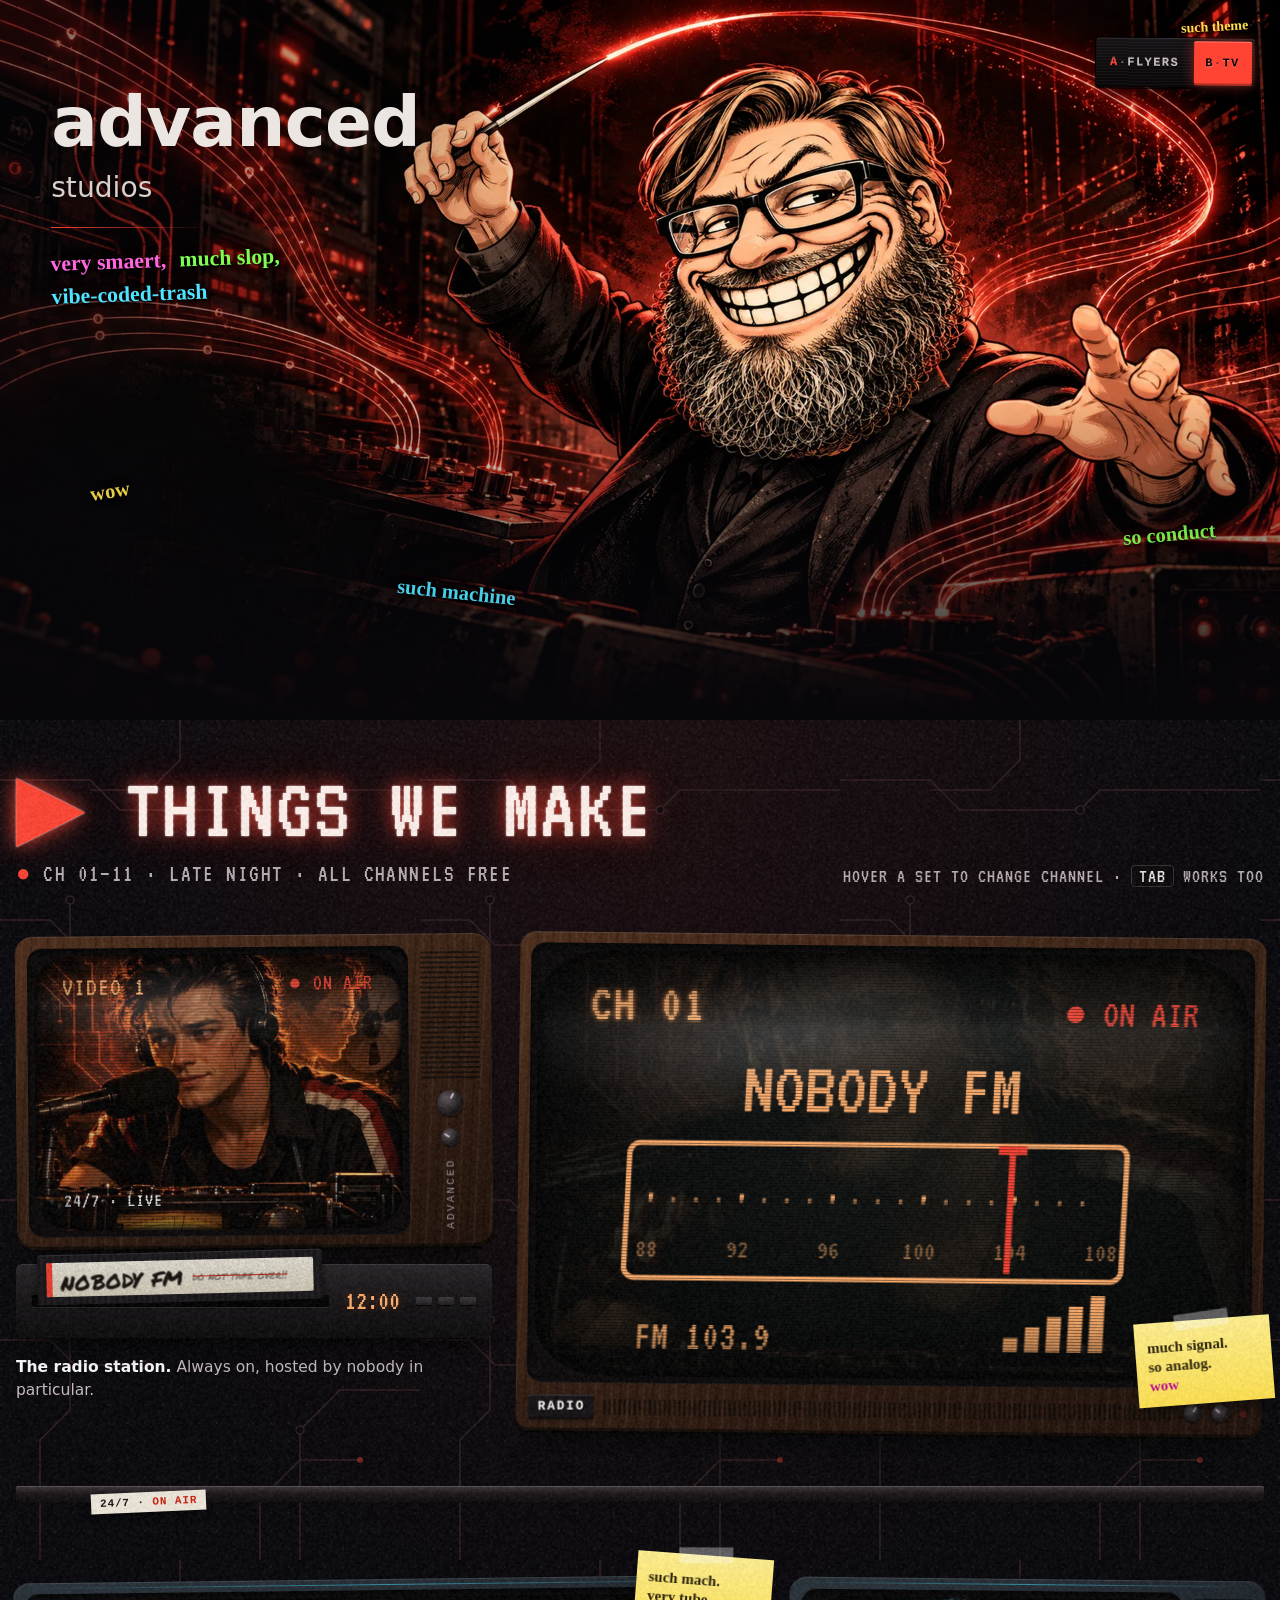
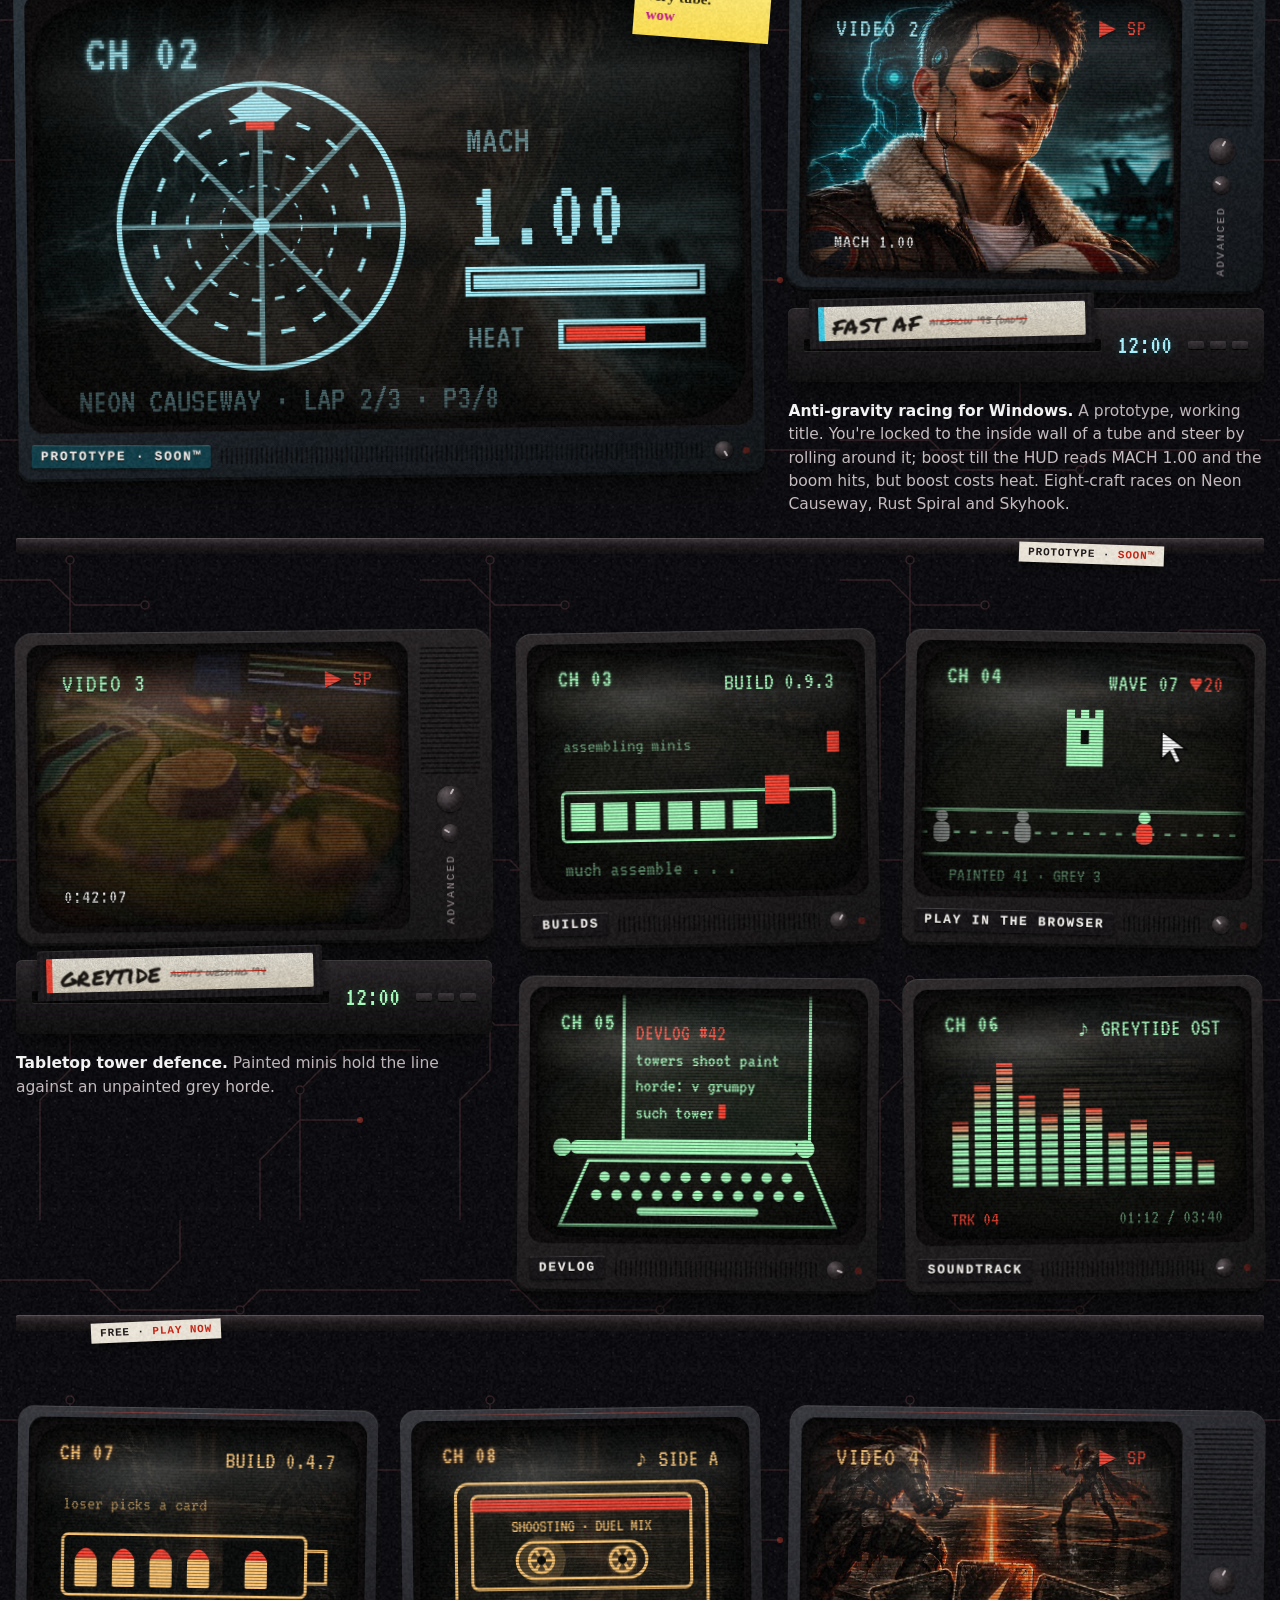
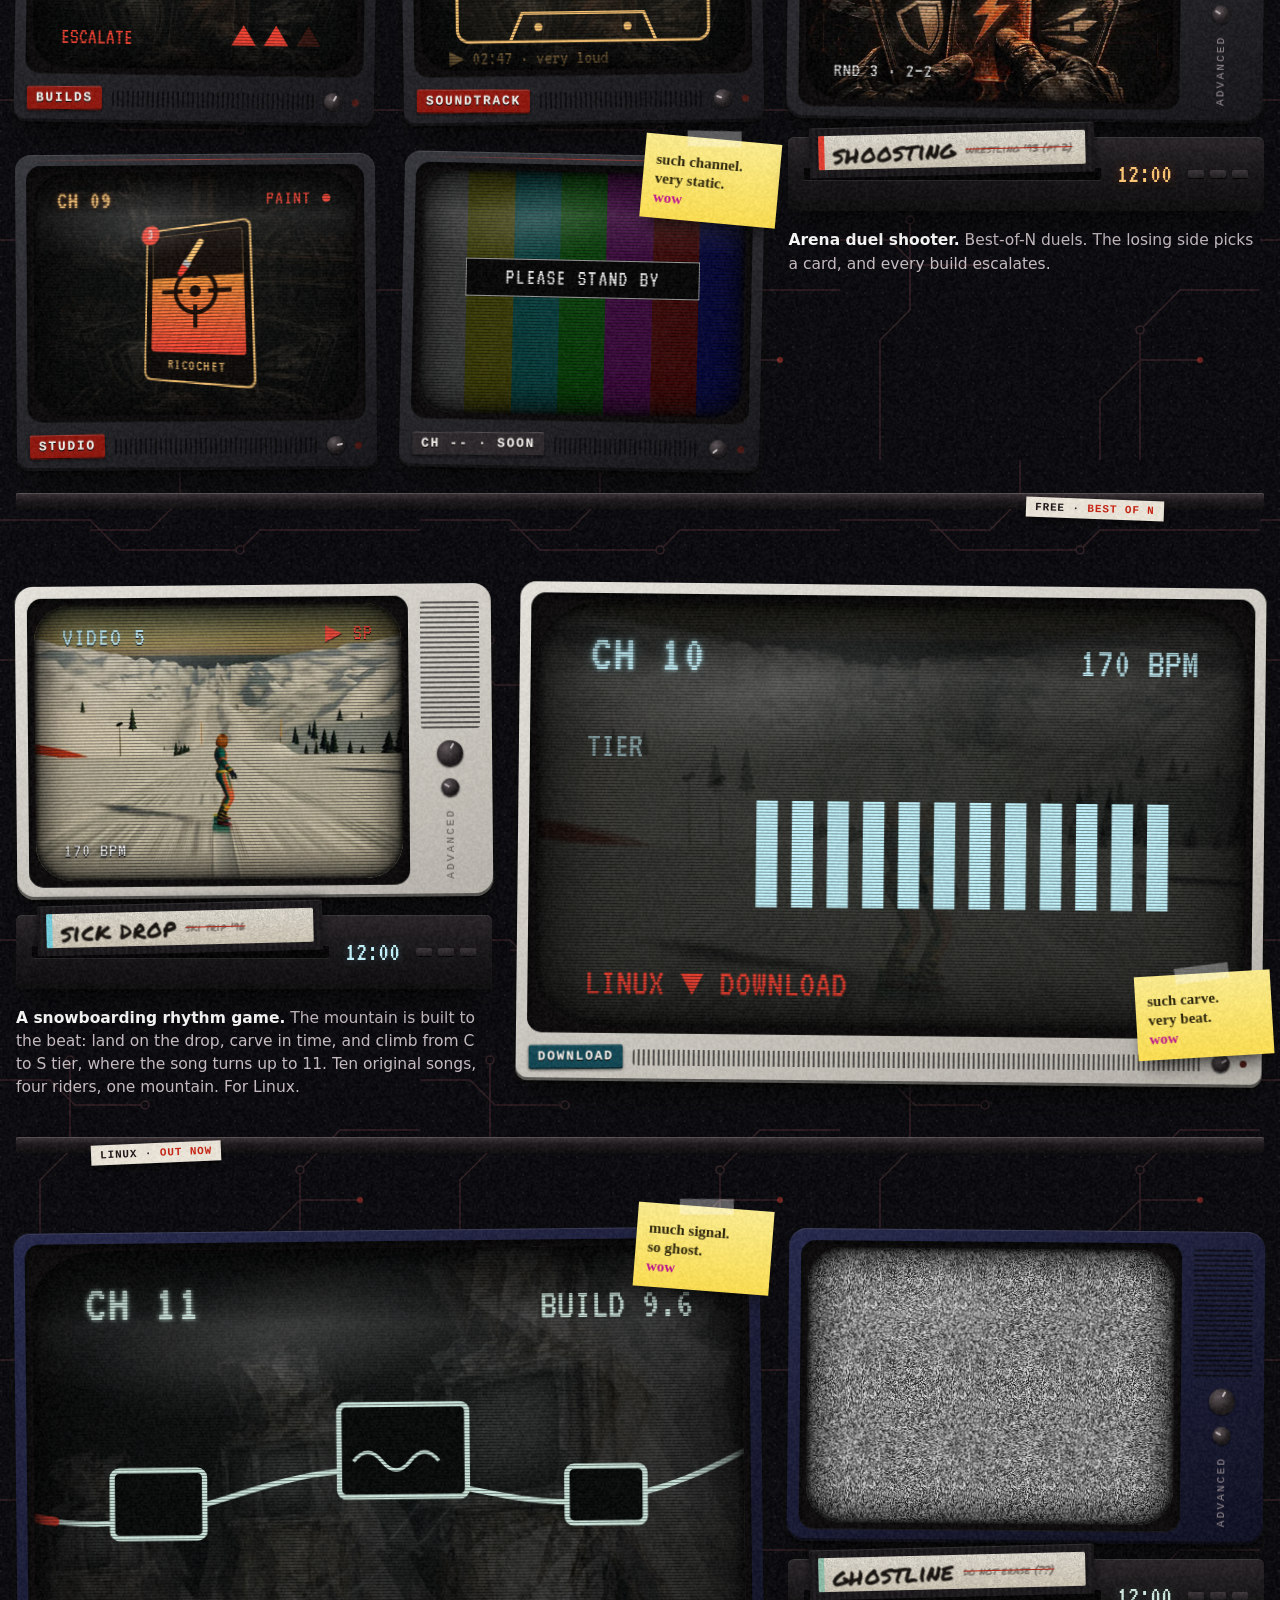
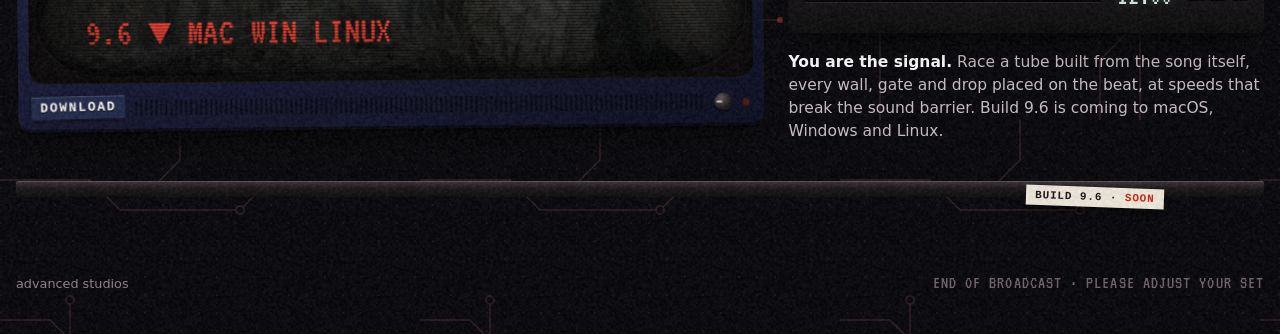
==== index.html @ 4880f26f "sick drop: Linux build is out, buttons wired Release sick-drop-linux-2026-11-01: SickDrop-Linux.zip," ====
<!doctype html>
<html lang="en">
<head>
<meta charset="utf-8">
<meta name="viewport" content="width=device-width, initial-scale=1">
<title>advanced studios</title>
<meta name="description" content="advanced studios: game builds, soundtracks and the studio's machines.">
<meta property="og:image" content="img/banner-960.webp">
<link rel="icon" href="data:,">
<script>/* pick the theme before first paint: ?theme= wins (not stored), then the visitor's stored pick, else a coin flip for this visit (not stored) */
(function () {
  var d = document.documentElement, t = null, s = null;
  d.classList.add('js');
  try { t = new URLSearchParams(location.search).get('theme'); } catch (e) {}
  if (t !== 'a' && t !== 'b') {
    t = null;
    try { s = localStorage.getItem('as-theme'); } catch (e) {}
    t = s === 'a' || s === 'b' ? s : (Math.random() < .5 ? 'a' : 'b');
  }
  d.setAttribute('data-theme', t);
})();</script>
<style>
  /* fonts: self-hosted, SIL OFL 1.1 (see fonts/LICENSE.txt) */
  @font-face { font-family: "Anton"; font-style: normal; font-weight: 400; font-display: swap; src: url("fonts/anton-latin-400-normal.woff2") format("woff2"); }
  @font-face { font-family: "Permanent Marker"; font-style: normal; font-weight: 400; font-display: swap; src: url("fonts/permanent-marker-latin-400-normal.woff2") format("woff2"); }
  @font-face { font-family: "Special Elite"; font-style: normal; font-weight: 400; font-display: swap; src: url("fonts/special-elite-latin-400-normal.woff2") format("woff2"); }
  @font-face { font-family: "Stardos Stencil"; font-style: normal; font-weight: 700; font-display: swap; src: url("fonts/stardos-stencil-latin-700-normal.woff2") format("woff2"); }
  @font-face { font-family: "VT323"; font-style: normal; font-weight: 400; font-display: swap; src: url("fonts/vt323-latin-400-normal.woff2") format("woff2"); }

  :root {
    color-scheme: dark;
    --ink: #07060a;
    --line: #22191b;
    --text: #ece6e2;
    --dim: #8f8288;
    --hot: #ff4433;
  }
  * { box-sizing: border-box; }
  body { margin: 0; background: var(--ink); color: var(--text); font: 16px/1.6 system-ui, sans-serif; }
  a { color: inherit; }

  /* The banner is the page's front door: full width, the maestro on the right, our lockup over the quiet left. */
  .hero { position: relative; overflow: hidden; aspect-ratio: 16 / 9; max-height: 82vh; width: 100%; background: #120708; }
  .hero img { position: absolute; inset: 0; width: 100%; height: 100%; object-fit: cover; object-position: 62% 30%; }
  .hero::after { content: ""; position: absolute; inset: 0; background: linear-gradient(180deg, transparent 55%, var(--ink) 100%), linear-gradient(90deg, rgba(7,6,10,.55), transparent 45%); }
  .lockup { position: absolute; z-index: 1; left: clamp(16px, 4vw, 64px); top: clamp(16px, 7vw, 96px); }
  .lockup h1 { margin: 0; font-weight: 700; font-size: clamp(28px, 5.4vw, 76px); line-height: .95; letter-spacing: -.01em; }
  .lockup p { margin: .35em 0 0; font-size: clamp(16px, 2.2vw, 30px); color: #d9cfcb; font-weight: 400; }
  .lockup p::after { content: ""; display: block; width: 5.5em; height: 1px; margin-top: .6em; background: linear-gradient(90deg, var(--hot), transparent); }

  /* Doge speak, circa 2013: Comic Sans in the classic bright colours, a few words scattered at an angle.
     Kept to the dark corners of the banner so the maestro stays the picture. */
  .doge { font-family: "Comic Sans MS", "Comic Neue", "Chalkboard SE", cursive; font-weight: 700; text-shadow: 0 0 10px rgba(0,0,0,.9), 0 2px 2px rgba(0,0,0,.8); }
  .tagline { margin: .9em 0 0; font-size: clamp(15px, 1.7vw, 24px); line-height: 1.5; transform: rotate(-2deg); transform-origin: left; max-width: 18em; }
  .tagline span { display: inline-block; margin-right: .35em; }
  .c1 { color: #ff66e0; }
  .c2 { color: #7dff4f; }
  .c3 { color: #4fe3ff; }
  .c4 { color: #ffe14f; }
  .such { position: absolute; z-index: 1; font-size: clamp(14px, 1.6vw, 26px); opacity: .9; white-space: nowrap; }
  .such.a { left: 7%; top: 66%; transform: rotate(-9deg); }
  .such.b { left: 31%; top: 80%; transform: rotate(6deg); }
  .such.c { right: 5%; top: 72%; transform: rotate(-5deg); }
  @media (max-width: 700px) { .such.b, .such.c { display: none; } .such.a { top: 74%; } }

  /* ================= TWO THEMES, ONE PAGE =================
     html[data-theme] is set in <head> before first paint. Without JS there is no data-theme: theme A shows, B stays hidden. */
  html:not([data-theme="b"]) main.tb, html[data-theme="b"] main.ta { display: none; }
  html[data-theme="b"] main.tb { display: block; }

  /* the theme switch: a label-maker strip stuck to the banner's top-right corner */
  .tswitch { position: absolute; z-index: 3; top: clamp(10px, 1.6vw, 24px); right: clamp(10px, 2vw, 32px);
    display: flex; flex-direction: column; align-items: flex-end; gap: 4px; }
  html:not(.js) .tswitch { display: none; }
  .tswitch-lbl { margin-right: 6px; font-size: 14px; line-height: 1; color: #ffe14f; transform: rotate(-3deg); white-space: nowrap; }
  .tswitch-seg { position: relative; display: flex; gap: 3px; padding: 3px; border-radius: 4px; transform: rotate(.6deg);
    background: repeating-linear-gradient(0deg, rgba(255,255,255,.035) 0 1px, transparent 1px 3px), linear-gradient(#171316, #0a0809);
    box-shadow: inset 0 1px 0 rgba(255,255,255,.12), inset 0 -1px 0 rgba(0,0,0,.9), 0 0 0 1px #000, 0 10px 24px -6px rgba(0,0,0,.85); }
  .tswitch button { appearance: none; margin: 0; border: 0; border-radius: 2px; min-width: 44px; min-height: 44px; padding: 0 12px 0 11px;
    display: inline-flex; align-items: center; cursor: pointer; background: transparent; color: #c9bfc3;
    font: 700 12px/1 ui-monospace, Consolas, "Courier New", monospace; letter-spacing: .12em; text-transform: uppercase; white-space: nowrap;
    text-shadow: 0 -1px 0 rgba(255,255,255,.22), 0 1px 0 #000; -webkit-tap-highlight-color: transparent;
    transition: background-color .2s, color .2s, box-shadow .2s; }
  .tswitch button b { color: var(--hot); font-weight: 700; }
  .tswitch button span { opacity: .55; }
  .tswitch button:hover { color: #fff; background: rgba(255,68,51,.13); }
  html:not([data-theme="b"]) .tswitch [data-set="a"], html[data-theme="b"] .tswitch [data-set="b"] {
    background: var(--hot); color: #0b0809; text-shadow: 0 1px 0 rgba(255,255,255,.3);
    box-shadow: inset 0 1px 0 rgba(255,255,255,.35), inset 0 -2px 0 rgba(0,0,0,.3), 0 0 14px rgba(255,68,51,.45); }
  html:not([data-theme="b"]) .tswitch [data-set="a"] b, html[data-theme="b"] .tswitch [data-set="b"] b { color: inherit; }
  .tswitch button:focus { outline: none; }
  .tswitch button:focus-visible { outline: 2px solid #fff; outline-offset: 2px; position: relative; z-index: 1; }
  @media (max-width: 480px) {
    .tswitch-lbl { font-size: 12px; }
    .tswitch button { padding: 0 9px; font-size: 11px; letter-spacing: .08em; }
  }
  @media (prefers-reduced-motion: reduce) { .tswitch button { transition: none; } }

  @property --glow { syntax: "<color>"; inherits: true; initial-value: #ff4433; }
  /* ================= THE FLYER WALL ================= */
  html:not([data-theme="b"]) main.ta .sr { position: absolute !important; width: 1px; height: 1px; overflow: hidden; clip-path: inset(50%); white-space: nowrap; }
  html:not([data-theme="b"]) main.ta {
    --paper: #ebe5d8;
    --pink: #111013;
    --specks: url("data:image/svg+xml,%3Csvg xmlns='http://www.w3.org/2000/svg' width='180' height='180'%3E%3Cfilter id='n'%3E%3CfeTurbulence type='fractalNoise' baseFrequency='.9' numOctaves='3' stitchTiles='stitch'/%3E%3CfeColorMatrix values='0 0 0 0 0 0 0 0 0 0 0 0 0 0 0 2.4 0 0 0 -1.25'/%3E%3C/filter%3E%3Crect width='100%25' height='100%25' filter='url(%23n)'/%3E%3C/svg%3E");
    --grain: url("data:image/svg+xml,%3Csvg xmlns='http://www.w3.org/2000/svg' width='220' height='220'%3E%3Cfilter id='g'%3E%3CfeTurbulence type='fractalNoise' baseFrequency='.75' numOctaves='2' stitchTiles='stitch'/%3E%3CfeColorMatrix values='0 0 0 0 1 0 0 0 0 1 0 0 0 0 1 0 0 0 2.2 -1.1'/%3E%3C/filter%3E%3Crect width='100%25' height='100%25' filter='url(%23g)'/%3E%3C/svg%3E");
    position: relative; overflow: clip; isolation: isolate;
    padding: clamp(40px, 6vw, 84px) 16px 56px;
    background:
      radial-gradient(120% 60% at 50% 0%, rgba(255,68,51,.07), transparent 60%),
      repeating-linear-gradient(0deg, rgba(0,0,0,.55) 0 2px, transparent 2px 38px),
      linear-gradient(180deg, #100c10, #0b090d 40%, var(--ink));
  }
  /* scanlines (static) and film grain (jittered by transform only) */
  html:not([data-theme="b"]) main.ta::before { content: ""; position: absolute; inset: 0; z-index: 6; pointer-events: none;
    background: repeating-linear-gradient(0deg, rgba(0,0,0,.22) 0 1px, transparent 1px 3px); }
  html:not([data-theme="b"]) main.ta::after { content: ""; position: absolute; inset: -120px; z-index: 6; pointer-events: none; opacity: .07;
    background: var(--grain); animation: ta-grain .8s steps(5) infinite; will-change: transform; }
  @keyframes ta-grain { 0%{transform:translate(0,0)} 20%{transform:translate(-37px,22px)} 40%{transform:translate(51px,-41px)} 60%{transform:translate(-18px,63px)} 80%{transform:translate(29px,-12px)} 100%{transform:translate(0,0)} }
  html:not([data-theme="b"]) main.ta .layer { position: absolute; inset: 0; pointer-events: none; }
  html:not([data-theme="b"]) main.ta .bg { z-index: 0; }
  html:not([data-theme="b"]) main.ta .scraps { z-index: 1; will-change: transform; }
  html:not([data-theme="b"]) main.ta .torch { position: absolute; left: -460px; top: -460px; width: 920px; height: 920px; z-index: 2; pointer-events: none;
    border-radius: 50%; will-change: transform;
    background: radial-gradient(circle, color-mix(in srgb, var(--glow) 55%, transparent) 0, color-mix(in srgb, var(--glow) 26%, transparent) 20%, color-mix(in srgb, var(--glow) 8%, transparent) 42%, transparent 62%);
    transition: --glow .5s; transform: translate3d(30vw, 420px, 0); }
  /* POST NO BILLS: the city asked nicely */
  html:not([data-theme="b"]) main.ta .pnb { position: absolute; left: 50%; top: 46%; transform: translate(-50%,-50%) rotate(-3deg); white-space: nowrap;
    font: 700 clamp(70px, 13vw, 210px)/.9 "Stardos Stencil", Impact, sans-serif; letter-spacing: .04em;
    color: transparent; -webkit-text-stroke: 2px rgba(236,230,226,.16); text-shadow: 0 0 40px rgba(236,230,226,.03); }
  html:not([data-theme="b"]) main.ta .pnb-lol { position: absolute; right: 7%; top: 63%; transform: rotate(-8deg); font: 30px/1 "Permanent Marker", cursive; color: #7dff4f; opacity: .55; }
  html:not([data-theme="b"]) main.ta .traces { position: absolute; inset: 0; width: 100%; height: 100%; opacity: .5; }
  html:not([data-theme="b"]) main.ta .traces .pad { animation: ta-pad 2.6s ease-in-out infinite; }
  html:not([data-theme="b"]) main.ta .traces .pad:nth-of-type(2n) { animation-delay: -1.1s; }
  html:not([data-theme="b"]) main.ta .traces .pad:nth-of-type(3n) { animation-delay: -1.9s; animation-duration: 3.4s; }
  @keyframes ta-pad { 0%,100%{opacity:.2} 50%{opacity:1} }
  html:not([data-theme="b"]) main.ta .scrap { position: absolute; background: #b9b09c var(--specks); color: #1b1714; padding: 10px 12px; font: 700 15px/1 Anton, Impact, sans-serif;
    text-transform: uppercase; opacity: .16; clip-path: polygon(0 4%, 18% 0, 40% 5%, 63% 1%, 85% 6%, 100% 0, 97% 40%, 100% 72%, 94% 100%, 70% 95%, 44% 100%, 20% 94%, 3% 100%, 0 60%); }
  html:not([data-theme="b"]) main.ta .scrap small { display: block; font: 11px/1.3 "Special Elite", monospace; text-transform: none; margin-top: 6px; }
  html:not([data-theme="b"]) main.ta .scrap.big { font-size: 34px; }
  html:not([data-theme="b"]) main.ta .scrap.tabs { padding: 0; height: 64px; background: repeating-linear-gradient(90deg, #b9b09c 0 22px, transparent 22px 26px); clip-path: none; opacity: .12; }
  html:not([data-theme="b"]) main.ta .head { position: relative; z-index: 3; width: min(1240px, 100%); margin: 0 auto clamp(28px, 4vw, 56px); display: flex; flex-wrap: wrap; align-items: baseline; gap: 6px 22px; }
  html:not([data-theme="b"]) main.ta .spray { margin: 0; font: 700 clamp(40px, 6.6vw, 92px)/.9 "Stardos Stencil", Impact, sans-serif; text-transform: uppercase; letter-spacing: .02em;
    color: var(--hot); transform: rotate(-2.5deg); transform-origin: left;
    text-shadow: 0 0 18px rgba(255,68,51,.45), 0 0 2px rgba(255,68,51,.9), 3px 3px 0 rgba(0,0,0,.6); }
  html:not([data-theme="b"]) main.ta .head p { margin: 0; font: 18px/1.2 "Permanent Marker", cursive; color: #4fe3ff; transform: rotate(3deg); }
  html:not([data-theme="b"]) main.ta .head p b { color: #ff66e0; font-weight: 400; }
  html:not([data-theme="b"]) main.ta .board { position: relative; z-index: 3; width: min(1080px, 100%); margin: 0 auto; display: flex; flex-wrap: wrap; justify-content: center; align-items: flex-start; gap: 64px clamp(28px, 3.4vw, 54px); }
  /* ---------- one flyer ---------- */
  html:not([data-theme="b"]) main.ta .fly { --acc: var(--hot); position: relative; left: var(--dx, 0); width: var(--w); max-width: 100%; margin-top: var(--dy, 0); container-type: inline-size;
    transform: rotate(var(--tilt)); transition: transform .5s cubic-bezier(.2,1.5,.35,1); will-change: transform; }
  html:not([data-theme="b"]) main.ta .fly::before { content: ""; position: absolute; inset: 18px 10px 0; z-index: -1; background: #000; filter: blur(16px); border-radius: 4px;
    opacity: .55; transform: translate(6px, 12px); transition: opacity .5s, transform .5s; }
  html:not([data-theme="b"]) main.ta .fly:hover, html:not([data-theme="b"]) main.ta .fly:focus-within, html:not([data-theme="b"]) main.ta .fly.lit { transform: translateY(-14px) rotate(calc(var(--tilt) * .1)) scale(1.025); z-index: 4; }
  html:not([data-theme="b"]) main.ta .fly:hover::before, html:not([data-theme="b"]) main.ta .fly:focus-within::before, html:not([data-theme="b"]) main.ta .fly.lit::before { opacity: .9; transform: translate(16px, 30px); }
  html:not([data-theme="b"]) main.ta .paper { position: relative; color: #121013; padding: 26px 0 18px;
    background: radial-gradient(130% 90% at 50% 40%, transparent 55%, rgba(60,45,30,.28)), linear-gradient(97deg, transparent 49.6%, rgba(0,0,0,.07) 50%, transparent 50.6%), var(--specks), var(--paper);
    clip-path: polygon(0 7px, 5% 2px, 11% 8px, 17% 1px, 24% 6px, 31% 0, 38% 7px, 46% 2px, 53% 6px, 61% 1px, 68% 7px, 76% 2px, 83% 6px, 90% 0, 96% 6px, 100% 2px, 100% 100%, 0 100%); }
  html:not([data-theme="b"]) main.ta .kicker { margin: 0 18px 10px; display: flex; justify-content: space-between; gap: 8px; font: 13px/1.2 "Special Elite", monospace; letter-spacing: .06em; text-transform: uppercase; }
  html:not([data-theme="b"]) main.ta .kicker span:last-child { color: var(--acc); filter: brightness(.82); }
  html:not([data-theme="b"]) main.ta .art { position: relative; margin: 0 18px; aspect-ratio: var(--ar, 1); overflow: hidden; background: #111; outline: 3px solid #121013; }
  html:not([data-theme="b"]) main.ta .art img { display: block; width: 100%; height: 100%; object-fit: cover; object-position: var(--op, 50% 50%); }
  html:not([data-theme="b"]) main.ta .art::after { content: ""; position: absolute; inset: 0; pointer-events: none; mix-blend-mode: multiply; opacity: .55;
    background: radial-gradient(circle, #000 0 .9px, transparent 1.5px) 0 0 / 4px 4px, linear-gradient(180deg, rgba(0,0,0,.25), transparent 18%, transparent 80%, rgba(0,0,0,.35)); }
  html:not([data-theme="b"]) main.ta .stamp { position: absolute; z-index: 1; font: 700 15px/1 "Stardos Stencil", Impact, sans-serif; text-transform: uppercase; letter-spacing: .08em;
    color: var(--acc); border: 3px solid currentColor; padding: 6px 8px 4px; transform: rotate(-12deg); mix-blend-mode: multiply; background: rgba(235,229,216,.0); }
  html:not([data-theme="b"]) main.ta .hl { position: relative; margin: 14px 14px 0; font: 400 calc(var(--k) * 1cqi)/.84 Anton, Impact, sans-serif; text-transform: uppercase; letter-spacing: -.005em; white-space: nowrap; }
  html:not([data-theme="b"]) main.ta .hl .ltrs { display: block; }
  html:not([data-theme="b"]) main.ta .hl i { display: inline-block; font-style: normal; text-shadow: .045em .03em 0 var(--acc); transform: rotate(var(--r, 0deg)) translateY(var(--y, 0));
    animation: ta-wave 3.6s cubic-bezier(.3,1.6,.5,1) infinite; animation-delay: calc(var(--n) * .07s); }
  html:not([data-theme="b"]) main.ta .fly:hover .hl i, html:not([data-theme="b"]) main.ta .fly.lit .hl i { animation-duration: 1.2s; }
  @keyframes ta-wave { 0%,22%,100% { transform: rotate(var(--r,0deg)) translateY(var(--y,0)); } 8% { transform: rotate(calc(var(--r,0deg) * -2)) translateY(calc(var(--y,0px) - .09em)) scale(1.06); } }
  html:not([data-theme="b"]) main.ta .sub { margin: 8px 18px 0; font: 600 13px/1.35 system-ui, sans-serif; text-transform: uppercase; letter-spacing: .1em; }
  html:not([data-theme="b"]) main.ta .sub b { background: #121013; color: var(--paper); padding: 1px 5px; font-weight: 700; }
  html:not([data-theme="b"]) main.ta .meta { margin: 10px 18px 0; display: flex; flex-wrap: wrap; gap: 4px 10px; font: 12px/1.3 "Special Elite", monospace; text-transform: uppercase; }
  html:not([data-theme="b"]) main.ta .meta span::before { content: "\2605 "; color: var(--acc); filter: brightness(.82); }
  html:not([data-theme="b"]) main.ta .scrawl { position: absolute; z-index: 2; font: 400 21px/1 "Permanent Marker", cursive; pointer-events: none; white-space: nowrap; }
  html:not([data-theme="b"]) main.ta .tape { position: absolute; z-index: 3; width: 92px; height: 28px; background: rgba(226,214,180,.62); box-shadow: 0 1px 3px rgba(0,0,0,.25);
    clip-path: polygon(3% 0, 97% 4%, 100% 30%, 96% 55%, 100% 80%, 97% 100%, 2% 96%, 0 70%, 4% 45%, 0 18%); }
  html:not([data-theme="b"]) main.ta .tape.l { left: -24px; top: -6px; transform: rotate(-38deg); }
  html:not([data-theme="b"]) main.ta .tape.r { right: -24px; top: -6px; transform: rotate(36deg); }
  html:not([data-theme="b"]) main.ta .tape.c { left: 50%; top: -12px; transform: translateX(-50%) rotate(-3deg); width: 120px; }
  html:not([data-theme="b"]) main.ta .staple { position: absolute; z-index: 3; width: 22px; height: 4px; background: linear-gradient(#e9e9ef, #7c7c88); border-radius: 1px; box-shadow: 0 1px 0 rgba(0,0,0,.6); }
  /* ---------- tear-off tabs ---------- */
  html:not([data-theme="b"]) main.ta .tabs { display: flex; position: relative; border-top: 2px dashed rgba(18,16,19,.5); margin-top: -1px; }
  html:not([data-theme="b"]) main.ta .tab, html:not([data-theme="b"]) main.ta .stub { flex: 1 1 0; min-width: 0; background: var(--specks), var(--paper); }
  html:not([data-theme="b"]) main.ta .tab { position: relative; display: flex; flex-direction: column; align-items: center; gap: 10px; min-height: 230px; padding: 12px 2px 20px;
    color: #121013; text-decoration: none; border-left: 2px dashed rgba(18,16,19,.42); transform-origin: 50% 0; outline: none;
    clip-path: polygon(0 0, 100% 0, 100% 97%, 82% 100%, 61% 96.5%, 40% 100%, 20% 96.8%, 0 100%); }
  html:not([data-theme="b"]) main.ta .tabs > :first-child { border-left: 0; }
  html:not([data-theme="b"]) main.ta .tab .lbl { writing-mode: vertical-rl; transform: rotate(180deg); font: 400 19px/1 Anton, Impact, sans-serif; text-transform: uppercase; letter-spacing: .04em; white-space: nowrap; }
  html:not([data-theme="b"]) main.ta .tab .lbl::after { content: " \2192"; color: var(--acc); filter: brightness(.8); }
  html:not([data-theme="b"]) main.ta .tab .tear { position: absolute; left: 0; right: 0; top: 0; height: 6px; opacity: 0; transition: opacity .2s;
    background: linear-gradient(135deg, transparent 33%, #0a080b 34% 50%, transparent 51%) 0 0 / 8px 6px; }
  html:not([data-theme="b"]) main.ta .tab:hover, html:not([data-theme="b"]) main.ta .tab:focus-visible { animation: ta-flutter .55s ease-in-out infinite alternate; background: var(--specks), color-mix(in srgb, var(--acc) 22%, var(--paper)); }
  html:not([data-theme="b"]) main.ta .tab:hover .tear, html:not([data-theme="b"]) main.ta .tab:focus-visible .tear { opacity: 1; }
  html:not([data-theme="b"]) main.ta .tab:focus-visible { box-shadow: inset 0 0 0 3px var(--acc); }
  @keyframes ta-flutter { from { transform: rotate(-3.5deg) translateY(3px); } to { transform: rotate(2.5deg) translateY(5px); } }
  html:not([data-theme="b"]) main.ta .stub { align-self: flex-start; height: 34px; border-left: 2px dashed rgba(18,16,19,.42);
    clip-path: polygon(0 0, 100% 0, 100% 58%, 86% 82%, 71% 50%, 55% 92%, 38% 60%, 22% 100%, 9% 55%, 0 76%); }
  html:not([data-theme="b"]) main.ta .tab.wide { flex-grow: 2.2; }
  /* ---------- vignettes ---------- */
  html:not([data-theme="b"]) main.ta .vig { display: block; width: min(84px, calc(100% - 4px)); aspect-ratio: 80 / 64; height: auto; flex: none; color: #121013; }
  html:not([data-theme="b"]) main.ta svg.vig * { transform-box: fill-box; }
  html:not([data-theme="b"]) main.ta .vig .acc { fill: var(--acc); }
  html:not([data-theme="b"]) main.ta .vig .acc-s { stroke: var(--acc); }
  html.js:not([data-theme="b"]) main.ta .fly:not(.inview) .vig, html.js:not([data-theme="b"]) main.ta .fly:not(.inview) .vig *, html.js:not([data-theme="b"]) main.ta .fly:not(.inview) .hl i { animation-play-state: paused !important; }
  /* builds (greytide): blocks drop onto the bar */
  html:not([data-theme="b"]) main.ta .v-build .pc { animation: ta-drop 3.4s cubic-bezier(.5,0,.6,1.4) infinite; animation-delay: calc(var(--i) * .32s); }
  @keyframes ta-drop { 0% { transform: translateY(-30px) rotate(-35deg); opacity: 0; } 6% { opacity: 1; } 16%,80% { transform: none; opacity: 1; } 92%,100% { transform: none; opacity: 0; } }
  html:not([data-theme="b"]) main.ta .v-build .gear { transform-origin: center; animation: ta-spin 2.4s linear infinite; }
  /* builds (shoosting): rounds slide into the magazine */
  html:not([data-theme="b"]) main.ta .v-mag .rd { animation: ta-load 3s cubic-bezier(.2,.9,.3,1.2) infinite; animation-delay: calc(var(--i) * .28s); }
  @keyframes ta-load { 0% { transform: translateX(-34px); opacity: 0; } 8% { opacity: 1; } 18%,78% { transform: none; opacity: 1; } 90%,100% { transform: translateX(26px); opacity: 0; } }
  html:not([data-theme="b"]) main.ta .v-mag .flash { transform-origin: center; animation: ta-flash 3s steps(1) infinite; }
  @keyframes ta-flash { 0%,72% { opacity: 0; } 74% { opacity: 1; } 80%,100% { opacity: 0; } }
  /* play */
  html:not([data-theme="b"]) main.ta .v-play .shot { animation: ta-shot 1.4s linear infinite; }
  @keyframes ta-shot { 0% { transform: translateX(-18px); opacity: 1; } 62% { transform: translateX(14px); opacity: 1; } 64%,100% { transform: translateX(14px); opacity: 0; } }
  html:not([data-theme="b"]) main.ta .v-play .foe { transform-origin: 50% 100%; animation: ta-foe 1.4s linear infinite; }
  @keyframes ta-foe { 0% { transform: translateX(12px); opacity: 1; } 62% { transform: translateX(2px); opacity: 1; } 66% { transform: translateX(2px) scale(.2); opacity: 0; } 86% { transform: translateX(14px); opacity: 0; } 100% { transform: translateX(12px); opacity: 1; } }
  html:not([data-theme="b"]) main.ta .v-play .boom { transform-origin: center; animation: ta-boom 1.4s ease-out infinite; }
  @keyframes ta-boom { 0%,60% { transform: scale(.2); opacity: 0; } 64% { transform: scale(1); opacity: 1; } 84%,100% { transform: scale(1.5); opacity: 0; } }
  html:not([data-theme="b"]) main.ta .v-play .cur { animation: ta-bob 1.4s ease-in-out infinite; }
  @keyframes ta-bob { 0%,100% { transform: translate(0,0); } 40% { transform: translate(-3px,-3px); } 50% { transform: translate(-2px,-1px) scale(.88); } }
  html:not([data-theme="b"]) main.ta .v-play .click { transform-origin: center; animation: ta-ring 1.4s ease-out infinite; }
  @keyframes ta-ring { 0%,45% { transform: scale(.3); opacity: 0; } 50% { opacity: 1; } 80%,100% { transform: scale(1.8); opacity: 0; } }
  /* devlog: typewriter */
  html:not([data-theme="b"]) main.ta .v-type .car { animation: ta-car 4.2s steps(14) infinite; }
  @keyframes ta-car { 0% { transform: translateX(10px); } 82% { transform: translateX(-10px); } 90%,100% { transform: translateX(10px); } }
  html:not([data-theme="b"]) main.ta .v-type .ln { transform-origin: 0 50%; }
  html:not([data-theme="b"]) main.ta .v-type .ln1 { animation: ta-ln1 4.2s steps(6) infinite; }
  html:not([data-theme="b"]) main.ta .v-type .ln2 { animation: ta-ln2 4.2s steps(6) infinite; }
  html:not([data-theme="b"]) main.ta .v-type .ln3 { animation: ta-ln3 4.2s steps(5) infinite; }
  @keyframes ta-ln1 { 0% { transform: scaleX(0); } 27%,92% { transform: scaleX(1); } 100% { transform: scaleX(0); } }
  @keyframes ta-ln2 { 0%,27% { transform: scaleX(0); } 54%,92% { transform: scaleX(1); } 100% { transform: scaleX(0); } }
  @keyframes ta-ln3 { 0%,54% { transform: scaleX(0); } 80%,92% { transform: scaleX(1); } 100% { transform: scaleX(0); } }
  html:not([data-theme="b"]) main.ta .v-type .bar { transform-origin: 50% 100%; animation: ta-strike .3s ease-in-out infinite alternate; }
  @keyframes ta-strike { from { transform: rotate(-22deg); } to { transform: rotate(8deg); } }
  html:not([data-theme="b"]) main.ta .v-type .ding { animation: ta-ding 4.2s steps(1) infinite; }
  @keyframes ta-ding { 0%,80% { opacity: 0; } 82%,92% { opacity: 1; } 94%,100% { opacity: 0; } }
  /* soundtrack (greytide): equalizer */
  html:not([data-theme="b"]) main.ta .v-eq .b { transform-origin: 50% 100%; animation: ta-eq .9s ease-in-out infinite alternate; animation-delay: calc(var(--i) * -.23s); animation-duration: calc(.5s + var(--d) * .12s); }
  @keyframes ta-eq { from { transform: scaleY(1); } to { transform: scaleY(.22); } }
  html:not([data-theme="b"]) main.ta .v-eq .note { animation: ta-note 2.4s ease-out infinite; }
  html:not([data-theme="b"]) main.ta .v-eq .note.n2 { animation-delay: -1.2s; }
  @keyframes ta-note { 0% { transform: translate(0, 8px); opacity: 0; } 20% { opacity: 1; } 100% { transform: translate(6px, -12px) rotate(18deg); opacity: 0; } }
  /* soundtrack (shoosting): cassette */
  html:not([data-theme="b"]) main.ta .v-tape .reel { transform-origin: center; animation: ta-spin 1.6s linear infinite; }
  html:not([data-theme="b"]) main.ta .v-tape .reel.r2 { animation-duration: 1.1s; }
  @keyframes ta-spin { to { transform: rotate(360deg); } }
  html:not([data-theme="b"]) main.ta .v-tape .rec { animation: ta-blink 1s steps(1) infinite; }
  @keyframes ta-blink { 50% { opacity: .15; } }
  /* studio: a card turning in 3D while it gets painted */
  html:not([data-theme="b"]) main.ta .v-studio { position: relative; perspective: 160px; }
  html:not([data-theme="b"]) main.ta .v-studio .card { position: absolute; left: calc(50% - 24px); top: 6%; width: 40px; height: 54px; transform-style: preserve-3d; animation: ta-turn 3.6s ease-in-out infinite alternate; transform: rotateX(12deg) rotateY(-28deg); }
  html:not([data-theme="b"]) main.ta .v-studio .face { position: absolute; inset: 0; border: 2px solid #121013; border-radius: 4px; backface-visibility: hidden; overflow: hidden; background: var(--paper); }
  html:not([data-theme="b"]) main.ta .v-studio .face.back { transform: rotateY(180deg); background: repeating-linear-gradient(45deg, #121013 0 3px, var(--paper) 3px 6px); }
  html:not([data-theme="b"]) main.ta .v-studio .paint { position: absolute; inset: 0; background: linear-gradient(160deg, var(--acc) 0 45%, #121013 45% 52%, var(--acc) 52%); transform-origin: 50% 0; animation: ta-paint 3.6s ease-in-out infinite; }
  html:not([data-theme="b"]) main.ta .v-studio .suit { position: absolute; inset: 0; display: grid; place-items: center; font: 22px/1 Anton, sans-serif; color: #121013; }
  html:not([data-theme="b"]) main.ta .v-studio .brush { position: absolute; left: calc(50% + 4px); top: 0; width: 26px; height: 34px; transform-origin: 0 100%; animation: ta-brush 3.6s ease-in-out infinite; }
  @keyframes ta-turn { from { transform: rotateX(12deg) rotateY(-30deg); } to { transform: rotateX(8deg) rotateY(26deg); } }
  @keyframes ta-paint { 0% { transform: scaleY(0); } 70%,90% { transform: scaleY(1); } 100% { transform: scaleY(0); } }
  @keyframes ta-brush { 0% { transform: translate(-10px,-6px) rotate(-10deg); } 17% { transform: translate(-4px,4px) rotate(8deg); } 35% { transform: translate(-12px,12px) rotate(-12deg); } 52% { transform: translate(-4px,22px) rotate(8deg); } 70% { transform: translate(-10px,28px) rotate(-6deg); } 85%,100% { transform: translate(6px,-4px) rotate(14deg); } }
  /* radio: the dial sweeps for a station */
  html:not([data-theme="b"]) main.ta .v-dial .needle { animation: ta-needle 4.8s cubic-bezier(.6,0,.3,1) infinite; }
  @keyframes ta-needle { 0%,10% { transform: translateX(0); } 26%,36% { transform: translateX(34px); } 52%,62% { transform: translateX(12px); } 80%,90% { transform: translateX(44px); } 100% { transform: translateX(0); } }
  html:not([data-theme="b"]) main.ta .v-dial .knob { transform-origin: center; animation: ta-knob 4.8s cubic-bezier(.6,0,.3,1) infinite; }
  @keyframes ta-knob { 0%,10% { transform: rotate(0); } 26%,36% { transform: rotate(140deg); } 52%,62% { transform: rotate(50deg); } 80%,90% { transform: rotate(185deg); } 100% { transform: rotate(0); } }
  html:not([data-theme="b"]) main.ta .v-dial .wv { animation: ta-wv 1.2s ease-out infinite; }
  html:not([data-theme="b"]) main.ta .v-dial .wv.w2 { animation-delay: .2s; }
  html:not([data-theme="b"]) main.ta .v-dial .wv.w3 { animation-delay: .4s; }
  @keyframes ta-wv { 0% { opacity: 0; } 30% { opacity: 1; } 100% { opacity: 0; } }
  html:not([data-theme="b"]) main.ta .v-dial .air { animation: ta-blink 1.4s steps(1) infinite; }
  /* prototype (fast af): a craft rolls round the inside of the tube until the HUD reads MACH 1.00 and the boom hits */
  html:not([data-theme="b"]) main.ta .v-tube .ring { transform-origin: center; transform: scale(var(--s)); animation: ta-rush .9s linear infinite; animation-delay: calc(var(--i) * -.3s); }
  @keyframes ta-rush { 0% { transform: scale(.12); opacity: 0; } 30% { opacity: 1; } 100% { transform: scale(1); opacity: 0; } }
  html:not([data-theme="b"]) main.ta .v-tube .orbit { transform-origin: center; animation: ta-roll 3.6s ease-in-out infinite; }
  @keyframes ta-roll { 0% { transform: rotate(0); } 30% { transform: rotate(150deg); } 42% { transform: rotate(118deg); } 76% { transform: rotate(310deg); } 100% { transform: rotate(360deg); } }
  html:not([data-theme="b"]) main.ta .v-tube .jet { animation: ta-blink .2s steps(1) infinite; }
  html:not([data-theme="b"]) main.ta .v-tube .m1, html:not([data-theme="b"]) main.ta .v-tube .m2 { opacity: 0; }
  html:not([data-theme="b"]) main.ta .v-tube .m1 { animation: ta-m1 3.6s steps(1) infinite; }
  html:not([data-theme="b"]) main.ta .v-tube .m2 { animation: ta-m2 3.6s steps(1) infinite; }
  html:not([data-theme="b"]) main.ta .v-tube .m3 { animation: ta-m3 3.6s steps(1) infinite; }
  @keyframes ta-m1 { 0% { opacity: 1; } 33%,100% { opacity: 0; } }
  @keyframes ta-m2 { 0% { opacity: 0; } 33% { opacity: 1; } 66%,100% { opacity: 0; } }
  @keyframes ta-m3 { 0% { opacity: 0; } 66%,100% { opacity: 1; } }
  html:not([data-theme="b"]) main.ta .v-tube .boom { transform-origin: center; opacity: 0; animation: ta-tboom 3.6s ease-out infinite; }
  @keyframes ta-tboom { 0%,65% { transform: scale(1); opacity: 0; } 66% { transform: scale(1); opacity: 1; } 86%,100% { transform: scale(1.4); opacity: 0; } }
  /* the "soon" tab: not a link, so no tear line, no flutter, no arrow, no pointer */
  html:not([data-theme="b"]) main.ta .tab.soon { cursor: default; }
  html:not([data-theme="b"]) main.ta .tab.soon:hover { animation: none; background: var(--specks), var(--paper); }
  html:not([data-theme="b"]) main.ta .tab.soon .lbl { text-orientation: sideways; }
  html:not([data-theme="b"]) main.ta .tab.soon .lbl::after { content: none; }
  html:not([data-theme="b"]) main.ta .reticle { position: absolute; z-index: 1; left: 50%; top: 66%; width: 34%; aspect-ratio: 1; transform: translate(-50%,-50%); pointer-events: none; }
  html:not([data-theme="b"]) main.ta .reticle .spin { transform-origin: center; transform-box: fill-box; animation: ta-spin 9s linear infinite; }
  html:not([data-theme="b"]) main.ta .wall-foot { position: relative; z-index: 3; width: min(1240px, 100%); margin: 72px auto 0; display: flex; flex-wrap: wrap; justify-content: space-between; gap: 8px 24px; align-items: baseline; color: var(--dim); font-size: .8rem; }
  html:not([data-theme="b"]) main.ta .wall-foot .doge { font-size: 15px; transform: rotate(-3deg); }
  @media (max-width: 640px) {
    html:not([data-theme="b"]) main.ta .board { gap: 54px; }
    html:not([data-theme="b"]) main.ta .fly { --tilt: calc(var(--tilt-m, -1deg)) !important; margin-top: 0; left: 0; }
    html:not([data-theme="b"]) main.ta .tab { min-height: 214px; }
    html:not([data-theme="b"]) main.ta .tab .lbl { font-size: 17px; }
    html:not([data-theme="b"]) main.ta .tape.l { left: -14px; }
    html:not([data-theme="b"]) main.ta .tape.r { right: -14px; }
    html:not([data-theme="b"]) main.ta .scrawl { font-size: 18px; }
    html:not([data-theme="b"]) main.ta .scrap.hide-m { display: none; }
  }
  @media (prefers-reduced-motion: reduce) {
    html:not([data-theme="b"]) main.ta *, html:not([data-theme="b"]) main.ta *::before, html:not([data-theme="b"]) main.ta *::after, html:not([data-theme="b"]) main.ta::after { animation: none !important; transition: none !important; }
  }

  /* ================= CHANNEL SURF: a late-night wall of CRTs ================= */
  html[data-theme="b"] main.tb .sr { position: absolute; width: 1px; height: 1px; overflow: hidden; clip: rect(0 0 0 0); white-space: nowrap; }
  html[data-theme="b"] main.tb {
    position: relative; overflow: clip; padding: clamp(28px, 4vw, 56px) 0 40px;
    --phos: #ffd9c9; --glow: rgba(255,68,51,.35);
    background:
      radial-gradient(ellipse 70% 30% at 50% 0%, rgba(255,68,51,.07), transparent 70%),
      radial-gradient(circle at 1px 1px, rgba(255,255,255,.04) 1px, transparent 1.6px) 0 0 / 18px 18px,
      var(--ink);
  }
  html[data-theme="b"] main.tb .traces { position: absolute; inset: 0; pointer-events: none;
    background: url("data:image/svg+xml,%3Csvg xmlns='http://www.w3.org/2000/svg' width='420' height='420' fill='none' stroke='%232e1c20' stroke-width='1.5'%3E%3Cpath d='M0 60h90l30 30h120l20-20h160M40 420V300l30-30v-90M420 250h-80l-40 40v130M180 0v40l-30 30H90M260 420v-60l40-40h60M0 200h50l25 25h70'/%3E%3Cg fill='%2307060a'%3E%3Ccircle cx='240' cy='90' r='4'/%3E%3Ccircle cx='70' cy='180' r='4'/%3E%3Ccircle cx='300' cy='290' r='4'/%3E%3Ccircle cx='145' cy='225' r='4'/%3E%3C/g%3E%3Ccircle cx='360' cy='320' r='3' fill='%23ff4433' fill-opacity='.4' stroke='none'/%3E%3C/svg%3E") 0 0 / 420px 420px; }
  html[data-theme="b"] main.tb .spot { position: absolute; left: 0; top: 0; width: 760px; height: 760px; margin: -380px 0 0 -380px; pointer-events: none; z-index: 0; opacity: 0; transition: opacity .4s;
    background: radial-gradient(closest-side, rgba(255,68,51,.13), rgba(255,68,51,.045) 45%, transparent); }
  html[data-theme="b"] main.tb.lit .spot { opacity: 1; }
  html[data-theme="b"] main.tb .grain { position: absolute; inset: -96px; z-index: 20; pointer-events: none; opacity: .055; background: var(--noise) 0 0 / 160px; animation: tb-grain .7s steps(1, end) infinite; }
  @keyframes tb-grain { 0% { transform: translate(0,0) } 20% { transform: translate(-37px,21px) } 40% { transform: translate(18px,-44px) } 60% { transform: translate(-52px,-9px) } 80% { transform: translate(29px,40px) } }
  html[data-theme="b"] main.tb .wall-in { position: relative; z-index: 1; width: min(80rem, calc(100% - 32px)); margin: 0 auto; }
  /* header: the store's OSD */
  html[data-theme="b"] main.tb .wallhead { position: relative; display: flex; flex-wrap: wrap; align-items: flex-end; justify-content: space-between; gap: 10px 32px; margin-bottom: clamp(28px, 4vw, 48px); }
  html[data-theme="b"] main.tb h2 { margin: 0; font: 400 clamp(46px, 7vw, 96px)/.85 VT323, ui-monospace, monospace; text-transform: uppercase; letter-spacing: .02em; color: #fff1ea;
    text-shadow: 0 0 2px #fff, 0 0 18px rgba(255,68,51,.8), 0 0 46px rgba(255,68,51,.35); }
  html[data-theme="b"] main.tb h2 .play { color: var(--hot); }
  html[data-theme="b"] main.tb .osd-sub { margin: .55em 0 0; font: 400 clamp(19px, 2vw, 24px)/1.1 VT323, monospace; color: #b9adb2; letter-spacing: .06em; text-transform: uppercase; }
  html[data-theme="b"] main.tb .osd-sub .rec { color: var(--hot); animation: tb-rec 1.2s steps(1, end) infinite; }
  @keyframes tb-rec { 50% { opacity: .25 } }
  html[data-theme="b"] main.tb .hint { margin: 0; font: 400 20px/1.1 VT323, monospace; color: #b9adb2; letter-spacing: .05em; text-transform: uppercase; }
  html[data-theme="b"] main.tb .hint kbd { font: inherit; color: var(--text); border: 1px solid #3a2c30; border-radius: 4px; padding: 0 .35em; }
  html[data-theme="b"] main.tb .hint .touch { display: none; }
  @media (hover: none) {
    html[data-theme="b"] main.tb .hint .mouse { display: none; }
    html[data-theme="b"] main.tb .hint .touch { display: inline; }
  }
  /* a project = one channel block on its own shelf */
  html[data-theme="b"] main.tb .block { position: relative; margin-bottom: clamp(44px, 6vw, 80px); }
  html[data-theme="b"] main.tb .block.gt { --phos: #a6ffbe; --glow: rgba(110,255,150,.30); --cab1: #2b2729; --cab2: #110f10; }
  html[data-theme="b"] main.tb .block.sh { --phos: #ffc874; --glow: rgba(255,90,40,.36); --cab1: #34353b; --cab2: #131317; }
  html[data-theme="b"] main.tb .block.fm { --phos: #ffae6b; --glow: rgba(255,130,50,.34); --cab1: #4a2b19; --cab2: #1d0f08; }
  html[data-theme="b"] main.tb .block.af { --phos: #a8f4ff; --glow: rgba(63,224,255,.32); --cab1: #283139; --cab2: #0c1014; }
  html[data-theme="b"] main.tb .sets { position: relative; display: grid; grid-template-columns: 1.32fr 1fr 1fr; gap: 30px 26px; align-items: start; }
  html[data-theme="b"] main.tb .station-col { grid-row: span 2; display: flex; flex-direction: column; gap: 16px; }
  html[data-theme="b"] main.tb .block.sd { --phos: #c4f6ff; --glow: rgba(127,230,247,.30); --cab1: #e9e6df; --cab2: #b9b5ad; }
  html[data-theme="b"] main.tb .block.gl { --phos: #cfeadf; --glow: rgba(159,214,191,.28); --cab1: #23264a; --cab2: #0b0c1f; }
  html[data-theme="b"] main.tb .gl .sets { grid-template-columns: 1fr 1fr 1.32fr; }
  html[data-theme="b"] main.tb .gl .station-col { grid-column: 3; grid-row: 1 / span 2; }
  html[data-theme="b"] main.tb .gl .price { left: auto; right: 8%; transform: rotate(2deg); }
  html[data-theme="b"] main.tb .sd .label::before { background: #7fe6f7; }
  html[data-theme="b"] main.tb .gl .label::before { background: #9fd6bf; }
  html[data-theme="b"] main.tb .sd .dymo { background: #0d4552; }
  html[data-theme="b"] main.tb .gl .dymo { background: #1f2a4a; }
  html[data-theme="b"] main.tb .sd .side b { color: #5b5750; }
  html[data-theme="b"] main.tb .sticky.sd-note { right: -10px; bottom: 30px; --sr: -4deg; }
  html[data-theme="b"] main.tb .sticky.gl-note { right: -12px; top: -20px; --sr: 5deg; }
  html[data-theme="b"] main.tb .sd-bars rect { transform-origin: 50% 100%; animation: tb-sd-bar .353s ease-out infinite; animation-delay: calc(var(--i) * -.07s); }
  @keyframes tb-sd-bar { 0% { transform: scaleY(1); } 40% { transform: scaleY(.35); } 100% { transform: scaleY(1); } }
  html[data-theme="b"] main.tb .sd-tier text { opacity: 0; animation: tb-sd-tier 5.6s steps(1, end) infinite; }
  html[data-theme="b"] main.tb .sd-t2 { animation-delay: -4.2s !important; } html[data-theme="b"] main.tb .sd-t3 { animation-delay: -2.8s !important; } html[data-theme="b"] main.tb .sd-t4 { animation-delay: -1.4s !important; }
  @keyframes tb-sd-tier { 0% { opacity: 1; } 25%, 100% { opacity: 0; } }
  html[data-theme="b"] main.tb .gl-pulse { fill: none; stroke: var(--hot); stroke-width: 2.5; stroke-linecap: round; stroke-dasharray: 10 400; animation: tb-gl-pulse 3.2s linear infinite; }
  @keyframes tb-gl-pulse { from { stroke-dashoffset: 410; } to { stroke-dashoffset: 0; } }
  html[data-theme="b"] main.tb .sh .sets { grid-template-columns: 1fr 1fr 1.32fr; }
  html[data-theme="b"] main.tb .sh .station-col { grid-column: 3; grid-row: 1 / span 2; }
  html[data-theme="b"] main.tb .fm .sets { grid-template-columns: 1.32fr 1fr 1fr; }
  html[data-theme="b"] main.tb .af .sets { grid-template-columns: 1fr 1fr 1.32fr; }
  html[data-theme="b"] main.tb .af .station-col { grid-column: 3; grid-row: 1 / span 2; }
  html[data-theme="b"] main.tb .set.wide { grid-column: span 2; }
  html[data-theme="b"] main.tb .set.wide .screen { aspect-ratio: 5 / 3; }
  html[data-theme="b"] main.tb .shelf { position: relative; height: 16px; margin-top: 22px; border-radius: 2px;
    background: linear-gradient(#3c3438, #1b1619 45%, #0c0a0b); box-shadow: 0 18px 28px -10px #000, inset 0 1px 0 rgba(255,255,255,.14); }
  html[data-theme="b"] main.tb .price { position: absolute; top: 6px; left: 6%; padding: 4px 9px 3px; background: #efe8dc; color: #1a1416; font: 700 11px/1.15 ui-monospace, Consolas, monospace; letter-spacing: .08em; text-transform: uppercase; transform: rotate(-2.5deg); box-shadow: 0 6px 10px -4px #000; }
  html[data-theme="b"] main.tb .price b { color: #c8200f; }
  html[data-theme="b"] main.tb .sh .price, html[data-theme="b"] main.tb .af .price { left: auto; right: 8%; transform: rotate(2deg); }
  /* ---------- one TV ---------- */
  html[data-theme="b"] main.tb .set { position: relative; display: block; text-decoration: none; color: inherit; -webkit-tap-highlight-color: transparent;
    transform: perspective(1100px) translateY(var(--lift, 0px)) rotateX(var(--rx, 0deg)) rotateY(var(--ry, 0deg)) rotate(var(--rz, 0deg));
    transition: transform .28s cubic-bezier(.2,.7,.3,1), opacity .35s; will-change: transform; }
  html[data-theme="b"] main.tb .set::before { content: ""; position: absolute; inset: -20% -16%; z-index: -1; pointer-events: none; opacity: 0; transition: opacity .35s;
    background: radial-gradient(closest-side, var(--glow), transparent 78%); }
  html[data-theme="b"] main.tb .set.hot { --lift: -8px; z-index: 3; }
  html[data-theme="b"] main.tb .set.hot::before { opacity: 1; }
  html[data-theme="b"] main.tb.focus .set:not(.hot) { opacity: .38; }
  html[data-theme="b"] main.tb .set:focus-visible { outline: none; }
  html[data-theme="b"] main.tb .set:focus-visible .cab { outline: 2px solid var(--hot); outline-offset: 5px; }
  html[data-theme="b"] main.tb .cab { position: relative; padding: 11px 11px 0; border-radius: 16px 16px 12px 12px;
    background: linear-gradient(158deg, var(--cab1), var(--cab2));
    box-shadow: inset 0 1px 0 rgba(255,255,255,.11), inset 0 -3px 0 rgba(0,0,0,.55), 0 24px 30px -14px rgba(0,0,0,.95), 0 2px 0 #000; }
  html[data-theme="b"] main.tb .fm .cab { background:
      repeating-linear-gradient(93deg, rgba(0,0,0,.2) 0 2px, transparent 2px 7px, rgba(255,190,140,.05) 7px 9px, transparent 9px 16px),
      linear-gradient(158deg, var(--cab1), var(--cab2)); }
  html[data-theme="b"] main.tb .af .cab::after { content: ""; position: absolute; left: 12px; right: 12px; top: 5px; height: 1px; background: linear-gradient(90deg, transparent, rgba(63,224,255,.55), transparent); }
  html[data-theme="b"] main.tb .sh .cab::after { content: ""; position: absolute; left: 12px; right: 12px; top: 5px; height: 1px; background: linear-gradient(90deg, transparent, rgba(255,68,51,.55), transparent); }
  html[data-theme="b"] main.tb .bezel { padding: 7px; border-radius: 15px; background: #0a0809; box-shadow: inset 0 3px 8px rgba(0,0,0,.95), inset 0 -1px 0 rgba(255,255,255,.07); }
  html[data-theme="b"] main.tb .screen { position: relative; aspect-ratio: 4 / 3; overflow: hidden; border-radius: 10% / 13%; isolation: isolate; container-type: inline-size;
    background: radial-gradient(ellipse at 50% 45%, #0f1311 0%, #050706 72%); }
  html[data-theme="b"] main.tb .screen > * { position: absolute; inset: 0; }
  html[data-theme="b"] main.tb .ghost { inset: -5%; background: var(--art, none) center / cover no-repeat; opacity: .2; filter: grayscale(.45) contrast(1.15); mix-blend-mode: screen; }
  html[data-theme="b"] main.tb .ghost::after { content: ""; position: absolute; inset: 0; background: inherit; opacity: .5; transform: translate(4%, .6%); }
  html[data-theme="b"] main.tb .feed { z-index: 1; }
  html[data-theme="b"] main.tb .feed svg { display: block; width: 100%; height: 100%; }
  html[data-theme="b"] main.tb .osd { z-index: 2; inset: 6.5% auto auto 7.5%; font: 400 max(13px, 7.4cqw)/1 VT323, monospace; color: var(--phos); letter-spacing: .04em; text-shadow: 0 0 .25em var(--glow), 0 0 .08em var(--phos); }
  html[data-theme="b"] main.tb .osd-bar { z-index: 2; inset: auto 5% 6% 5%; display: flex; justify-content: space-between; align-items: center; gap: .5em; padding: .2em .45em .1em;
    font: 400 max(12px, 6.2cqw)/1 VT323, monospace; color: var(--phos); background: rgba(0,0,0,.72); border-top: 1px solid var(--phos); text-transform: uppercase; letter-spacing: .05em;
    opacity: 0; transform: translateY(30%); transition: opacity .2s, transform .2s; white-space: nowrap; overflow: hidden; }
  html[data-theme="b"] main.tb .osd-bar i { font-style: normal; color: var(--hot); }
  html[data-theme="b"] main.tb .set.hot .osd-bar { opacity: 1; transform: none; }
  html[data-theme="b"] main.tb .scan { z-index: 3; pointer-events: none; background: repeating-linear-gradient(180deg, rgba(0,0,0,.4) 0 1px, transparent 1px 3px); }
  html[data-theme="b"] main.tb .hum { z-index: 4; bottom: auto; height: 34%; pointer-events: none; animation: tb-hum 6.5s linear infinite; animation-delay: var(--hd, 0s);
    background: linear-gradient(180deg, transparent, rgba(255,255,255,.045) 40%, rgba(255,255,255,.085) 52%, transparent); }
  @keyframes tb-hum { from { transform: translateY(-110%) } to { transform: translateY(330%) } }
  html[data-theme="b"] main.tb .track { z-index: 5; bottom: auto; height: 12%; opacity: 0; background: var(--noise) 0 0 / 80px; pointer-events: none; }
  html[data-theme="b"] main.tb .static { z-index: 5; inset: -64px; opacity: 0; background: var(--noise) 0 0 / 90px; pointer-events: none; }
  html[data-theme="b"] main.tb .glass { z-index: 6; pointer-events: none; border-radius: inherit;
    box-shadow: inset 0 0 9cqw 2cqw rgba(0,0,0,.85), inset 0 0 1.5cqw .5cqw rgba(0,0,0,.9); }
  html[data-theme="b"] main.tb .glass::after { content: ""; position: absolute; left: 6%; top: 4%; width: 56%; height: 34%; border-radius: 50%;
    background: radial-gradient(closest-side, rgba(255,255,255,.12), transparent); transform: translate(calc(var(--gx, 0) * 1%), calc(var(--gy, 0) * 1%)) rotate(-12deg); transition: transform .3s; }
  html[data-theme="b"] main.tb .ctrl { display: flex; align-items: center; gap: 10px; min-height: 48px; padding: 6px 4px 6px 2px; }
  html[data-theme="b"] main.tb .dymo { display: inline-block; padding: 5px 9px 4px; border-radius: 2px; background: #121012; color: #f6f2ee;
    font: 700 13px/1.15 ui-monospace, Consolas, "Courier New", monospace; letter-spacing: .13em; text-transform: uppercase; white-space: nowrap;
    box-shadow: inset 0 1px 0 rgba(255,255,255,.2), inset 0 -1px 0 rgba(0,0,0,.8), 0 1px 3px rgba(0,0,0,.7);
    text-shadow: 0 -1px 0 rgba(255,255,255,.28), 0 1px 0 #000; transform: rotate(var(--dr, -1deg)); }
  html[data-theme="b"] main.tb .sh .dymo { background: #8f140b; }
  html[data-theme="b"] main.tb .grille { flex: 1; height: 16px; border-radius: 3px; background: repeating-linear-gradient(90deg, rgba(0,0,0,.6) 0 2px, transparent 2px 5px); }
  html[data-theme="b"] main.tb .knob { flex: none; width: 18px; height: 18px; border-radius: 50%; position: relative;
    background: radial-gradient(circle at 35% 30%, #5e5559, #1a1618 62%); box-shadow: 0 1px 2px #000; }
  html[data-theme="b"] main.tb .knob::after { content: ""; position: absolute; left: 50%; top: 2px; width: 2px; height: 6px; margin-left: -1px; background: #c9bfc3; border-radius: 1px; transform-origin: 50% 7px; transform: rotate(var(--k, 30deg)); }
  html[data-theme="b"] main.tb .led { flex: none; width: 7px; height: 7px; border-radius: 50%; background: #4a1611; position: relative; }
  html[data-theme="b"] main.tb .led::after { content: ""; position: absolute; inset: -4px; border-radius: 50%; background: radial-gradient(closest-side, var(--hot), transparent); opacity: 0; transition: opacity .2s; }
  html[data-theme="b"] main.tb .set.hot .led { background: var(--hot); }
  html[data-theme="b"] main.tb .set.hot .led::after { opacity: 1; }
  /* the station set: the project's own picture, a bigger cabinet with a side panel */
  html[data-theme="b"] main.tb .station .cab { display: grid; grid-template-columns: 1fr clamp(40px, 13%, 70px); gap: 12px; padding: 12px; border-radius: 18px; }
  html[data-theme="b"] main.tb .side { display: flex; flex-direction: column; align-items: center; gap: 12px; padding: 6px 0; }
  html[data-theme="b"] main.tb .side .grille { flex: 1; width: 100%; height: auto; min-height: 60px; background: repeating-linear-gradient(180deg, rgba(0,0,0,.6) 0 2px, transparent 2px 5px); }
  html[data-theme="b"] main.tb .side .knob { width: 26px; height: 26px; }
  html[data-theme="b"] main.tb .side .knob.sm { width: 18px; height: 18px; --k: -60deg; }
  html[data-theme="b"] main.tb .side b { font: 400 11px/1 ui-monospace, monospace; letter-spacing: .2em; color: #9d9195; writing-mode: vertical-rl; transform: rotate(180deg); }
  html[data-theme="b"] main.tb .cover { z-index: 1; }
  html[data-theme="b"] main.tb .cover img, html[data-theme="b"] main.tb .cover svg { display: block; width: 100%; height: 100%; object-fit: cover; }
  html[data-theme="b"] main.tb .cover img { opacity: .92; }
  html[data-theme="b"] main.tb .station .osd-r { z-index: 2; inset: 6.5% 7.5% auto auto; font: 400 max(13px, 6cqw)/1 VT323, monospace; color: var(--hot); letter-spacing: .05em; text-shadow: 0 1px 0 #000; }
  html[data-theme="b"] main.tb .station .osd { text-shadow: 0 1px 0 #000, 0 0 .3em var(--glow); }
  html[data-theme="b"] main.tb .station .osd-cnt { z-index: 2; inset: auto auto 7% 7.5%; font: 400 max(13px, 5.6cqw)/1 VT323, monospace; color: #fff; text-shadow: 0 1px 0 #000, 0 0 .3em #000; letter-spacing: .05em; }
  /* the VCR under the station, with the project's tape half-inserted */
  html[data-theme="b"] main.tb .vcr { position: relative; z-index: 2; display: flex; align-items: center; gap: 16px; height: 74px; padding: 0 16px; border-radius: 6px;
    background: linear-gradient(#262225, #131113 55%, #0b0a0b); box-shadow: inset 0 1px 0 rgba(255,255,255,.09), 0 18px 26px -12px #000; }
  html[data-theme="b"] main.tb .slot { position: relative; flex: 1 1 64%; height: 12px; border-radius: 2px; background: #000; box-shadow: inset 0 2px 3px #000, 0 1px 0 rgba(255,255,255,.08); }
  html[data-theme="b"] main.tb .tape { position: absolute; left: 2%; right: 2%; bottom: 5px; height: 50px; display: flex; align-items: center; padding: 0 9px;
    border-radius: 3px 3px 0 0; transform: rotate(-1.4deg); transform-origin: 50% 100%;
    background: repeating-linear-gradient(90deg, #151315 0 3px, #1b191c 3px 6px); box-shadow: 0 -3px 10px rgba(0,0,0,.65), inset 0 1px 0 rgba(255,255,255,.09); }
  html[data-theme="b"] main.tb .label { position: relative; flex: 1; display: flex; align-items: center; gap: 10px; min-width: 0; height: 34px; padding: 0 10px 0 14px; border-radius: 2px; overflow: hidden;
    background: linear-gradient(#f3eee2, #e2d9c6); color: #17120e; }
  html[data-theme="b"] main.tb .label::before { content: ""; position: absolute; left: 0; top: 0; bottom: 0; width: 6px; background: var(--hot); }
  html[data-theme="b"] main.tb .af .label::before { background: #3fe0ff; }
  html[data-theme="b"] main.tb .label::after { content: ""; position: absolute; inset: 0; background: var(--noise) 0 0 / 70px; opacity: .2; mix-blend-mode: multiply; pointer-events: none; }
  html[data-theme="b"] main.tb .label h3 { margin: 0; font: 400 clamp(19px, 2vw, 25px)/1 "Permanent Marker", "Comic Sans MS", cursive; letter-spacing: .01em; white-space: nowrap; transform: rotate(-1.5deg); }
  html[data-theme="b"] main.tb .label .old { font: 400 11px/1.1 "Permanent Marker", cursive; color: #8b8178; text-decoration: line-through; text-decoration-color: #c8200f; white-space: nowrap; overflow: hidden; text-overflow: ellipsis; }
  html[data-theme="b"] main.tb .clock { font: 400 28px/1 VT323, monospace; color: var(--phos); text-shadow: 0 0 8px var(--glow); animation: tb-blink 1s steps(1, end) infinite; }
  html[data-theme="b"] main.tb .vbtn { display: flex; gap: 6px; }
  html[data-theme="b"] main.tb .vbtn i { width: 16px; height: 8px; border-radius: 2px; background: linear-gradient(#3b3539, #1c191b); box-shadow: 0 1px 0 #000; }
  html[data-theme="b"] main.tb .blurb { margin: 2px 0 0; color: #c9bfc3; font-size: 15.5px; line-height: 1.5; max-width: 34em; }
  html[data-theme="b"] main.tb .blurb b { color: #fff; font-weight: 600; }
  html[data-theme="b"] main.tb .sticky { position: absolute; z-index: 6; width: 136px; padding: 16px 12px 12px; transform: rotate(var(--sr, 4deg));
    background: linear-gradient(#fff08f, #ffe14f); color: #2a2206; font: 700 15px/1.25 "Comic Sans MS", "Comic Neue", "Chalkboard SE", cursive;
    box-shadow: 0 12px 18px -8px rgba(0,0,0,.85); }
  html[data-theme="b"] main.tb .sticky::before { content: ""; position: absolute; left: 50%; top: -8px; width: 54px; height: 16px; margin-left: -27px; background: rgba(255,255,255,.35); transform: rotate(-4deg); }
  html[data-theme="b"] main.tb .sticky .w { color: #c0118f; }
  html[data-theme="b"] main.tb .sticky.dead-note { right: -14px; top: -18px; }
  html[data-theme="b"] main.tb .sticky.fm-note { right: -10px; bottom: 34px; --sr: -5deg; }
  html[data-theme="b"] main.tb .sticky.af-note { right: -12px; top: -20px; --sr: 5deg; }
  /* the "soon" set (fast af): not a link, so no pointer and no lift; it still tunes in */
  html[data-theme="b"] main.tb .set.soon { cursor: default; }
  html[data-theme="b"] main.tb .set.soon.hot { --lift: 0px; }
  html[data-theme="b"] main.tb .soon .dymo { background: #0d3c47; }
  /* dead set: please stand by */
  html[data-theme="b"] main.tb .bars { display: flex; opacity: .28; }
  html[data-theme="b"] main.tb .bars i { flex: 1; }
  html[data-theme="b"] main.tb .standby { z-index: 2; inset: 36% 14% auto; padding: .35em .2em; text-align: center; background: #050505; color: #f2f2f2; border: 1px solid #999;
    font: 400 max(12px, 6.6cqw)/1 VT323, monospace; letter-spacing: .06em; }
  /* ---------- the vignettes ---------- */
  html[data-theme="b"] main.tb .vig text { font-family: VT323, ui-monospace, monospace; fill: var(--phos); }
  html[data-theme="b"] main.tb .vig .p { fill: var(--phos); }
  html[data-theme="b"] main.tb .vig .h { fill: var(--hot); }
  html[data-theme="b"] main.tb .vig .s { fill: none; stroke: var(--phos); stroke-width: 1.5; }
  html[data-theme="b"] main.tb .vig .hs { fill: none; stroke: var(--hot); stroke-width: 1.5; }
  html[data-theme="b"] main.tb .vig .dim { opacity: .55; }
  html[data-theme="b"] main.tb .vig * { transform-box: fill-box; transform-origin: center; }
  @keyframes tb-blink { 50% { opacity: 0 } }
  @keyframes tb-spin { to { transform: rotate(360deg) } }
  html[data-theme="b"] main.tb .blink { animation: tb-blink 1s steps(1, end) infinite; }
  /* builds (greytide): pieces drop into a progress bar */
  html[data-theme="b"] main.tb .b-cover { transform-origin: 100% 50%; transform: scaleX(.25); animation: tb-b-cover 5s infinite; }
  @keyframes tb-b-cover { 0% { transform: scaleX(1); animation-timing-function: steps(8, end) } 80%, 100% { transform: scaleX(0) } }
  html[data-theme="b"] main.tb .b-px { transform: translateX(96px); animation: tb-b-px 5s infinite; }
  @keyframes tb-b-px { 0% { transform: translateX(0); animation-timing-function: steps(8, end) } 80%, 100% { transform: translateX(128px) } }
  html[data-theme="b"] main.tb .b-show { animation: tb-b-show 5s infinite; }
  @keyframes tb-b-show { 0%, 79.9% { opacity: 1 } 80%, 100% { opacity: 0 } }
  html[data-theme="b"] main.tb .b-done { opacity: 0; animation: tb-b-done 5s infinite; }
  @keyframes tb-b-done { 0%, 79.9% { opacity: 0 } 80%, 100% { opacity: 1 } }
  html[data-theme="b"] main.tb .b-drop { transform: translateY(-12px); animation: tb-b-drop .5s ease-in infinite; }
  @keyframes tb-b-drop { 0% { transform: translateY(-36px); opacity: 0 } 25% { opacity: 1 } 80%, 100% { transform: translateY(0); opacity: 1 } }
  /* play (greytide): a tower paints the grey horde */
  html[data-theme="b"] main.tb .p-walk { transform: translateX(var(--x)); animation: tb-p-walk 4.5s linear infinite; animation-delay: var(--d); }
  @keyframes tb-p-walk { from { transform: translateX(-10px) } to { transform: translateX(170px) } }
  html[data-theme="b"] main.tb .p-paint { opacity: var(--pa, 0); animation: tb-p-paint 4.5s linear infinite; animation-delay: var(--d); }
  @keyframes tb-p-paint { 0%, 49.6% { opacity: 0 } 50.4%, 100% { opacity: 1 } }
  html[data-theme="b"] main.tb .p-bolt { opacity: 0; animation: tb-p-bolt 1.5s linear -1.05s infinite; }
  @keyframes tb-p-bolt { 0% { transform: translateY(0); opacity: 1 } 20% { transform: translateY(26px); opacity: 1 } 20.1%, 100% { transform: translateY(26px); opacity: 0 } }
  html[data-theme="b"] main.tb .p-splash { opacity: 0; animation: tb-p-splash 1.5s ease-out -1.05s infinite; }
  @keyframes tb-p-splash { 0%, 19% { opacity: 0; transform: scale(.3) } 20% { opacity: 1; transform: scale(.3) } 50%, 100% { opacity: 0; transform: scale(2) } }
  html[data-theme="b"] main.tb .p-flash { opacity: 0; animation: tb-p-flash 1.5s steps(1, end) -1.05s infinite; }
  @keyframes tb-p-flash { 0% { opacity: 1 } 9%, 100% { opacity: 0 } }
  html[data-theme="b"] main.tb .p-cur { animation: tb-p-cur 3.2s ease-in-out infinite; }
  @keyframes tb-p-cur { 0%, 100% { transform: translate(0,0) } 35%, 55% { transform: translate(-26px,-2px) } }
  html[data-theme="b"] main.tb .p-click { opacity: 0; animation: tb-p-click 3.2s ease-out infinite; }
  @keyframes tb-p-click { 0%, 40% { opacity: 0; transform: scale(.4) } 42% { opacity: 1; transform: scale(.4) } 60%, 100% { opacity: 0; transform: scale(1.9) } }
  /* devlog (greytide): a typewriter */
  html[data-theme="b"] main.tb .lg1, html[data-theme="b"] main.tb .lg2, html[data-theme="b"] main.tb .lg3 { transform-origin: 0 50%; }
  html[data-theme="b"] main.tb .lg1 { animation: tb-lg1 6s infinite; }
  html[data-theme="b"] main.tb .lg2 { animation: tb-lg2 6s infinite; }
  html[data-theme="b"] main.tb .lg3 { transform: scaleX(.6); animation: tb-lg3 6s infinite; }
  @keyframes tb-lg1 { 0% { transform: scaleX(0); animation-timing-function: steps(18, end) } 22%, 100% { transform: scaleX(1) } }
  @keyframes tb-lg2 { 0%, 26% { transform: scaleX(0); animation-timing-function: steps(15, end) } 48%, 100% { transform: scaleX(1) } }
  @keyframes tb-lg3 { 0%, 52% { transform: scaleX(0); animation-timing-function: steps(15, end) } 74%, 100% { transform: scaleX(1) } }
  html[data-theme="b"] main.tb .lg-caret { transform: translate(40px,26px); animation: tb-lg-caret 6s infinite; }
  @keyframes tb-lg-caret {
    0% { transform: translate(0,0); animation-timing-function: steps(18, end) }
    22% { transform: translate(72px,0); animation-timing-function: steps(1, end) }
    26% { transform: translate(0,13px); animation-timing-function: steps(15, end) }
    48% { transform: translate(60px,13px); animation-timing-function: steps(1, end) }
    52% { transform: translate(0,26px); animation-timing-function: steps(15, end) }
    74%, 100% { transform: translate(60px,26px) } }
  html[data-theme="b"] main.tb .lg-carr { transform: translateX(-7px); animation: tb-lg-carr 6s infinite; }
  @keyframes tb-lg-carr {
    0% { transform: translateX(0); animation-timing-function: steps(18, end) }
    22% { transform: translateX(-12px); animation-timing-function: steps(1, end) }
    26% { transform: translateX(0); animation-timing-function: steps(15, end) }
    48% { transform: translateX(-12px); animation-timing-function: steps(1, end) }
    52% { transform: translateX(0); animation-timing-function: steps(15, end) }
    74%, 100% { transform: translateX(-12px) } }
  html[data-theme="b"] main.tb .lg-key { animation: tb-lg-key .26s steps(1, end) infinite alternate; animation-delay: var(--d, 0s); }
  @keyframes tb-lg-key { to { transform: translateY(1.6px); opacity: .5 } }
  /* soundtrack (greytide): a graphic equaliser */
  html[data-theme="b"] main.tb .eq-bar { transform-origin: 50% 100%; transform: scaleY(var(--r)); animation: tb-eq var(--t) ease-in-out var(--dl) infinite alternate; }
  @keyframes tb-eq { from { transform: scaleY(.1) } to { transform: scaleY(var(--hi, 1)) } }
  /* soundtrack (shoosting): a cassette */
  html[data-theme="b"] main.tb .t-reel { animation: tb-spin 1.7s linear infinite; }
  html[data-theme="b"] main.tb .t-reel.fast { animation-duration: 1.1s; }
  html[data-theme="b"] main.tb .t-bob { animation: tb-t-bob 2.2s ease-in-out infinite alternate; }
  @keyframes tb-t-bob { to { transform: translateY(-2px) rotate(-1deg) } }
  /* builds (shoosting): rounds load into the magazine */
  html[data-theme="b"] main.tb .s-cover { transform-origin: 100% 50%; transform: scaleX(.33); animation: tb-s-cover 3.6s infinite; }
  @keyframes tb-s-cover { 0% { transform: scaleX(1); animation-timing-function: steps(6, end) } 75%, 100% { transform: scaleX(0) } }
  html[data-theme="b"] main.tb .s-px { transform: translateX(74px); animation: tb-s-px 3.6s infinite; }
  @keyframes tb-s-px { 0% { transform: translateX(0); animation-timing-function: steps(6, end) } 75%, 100% { transform: translateX(111px) } }
  html[data-theme="b"] main.tb .s-show { animation: tb-s-show 3.6s infinite; }
  @keyframes tb-s-show { 0%, 74.9% { opacity: 1 } 75%, 100% { opacity: 0 } }
  html[data-theme="b"] main.tb .s-done { opacity: 0; animation: tb-s-done 3.6s infinite; }
  @keyframes tb-s-done { 0%, 74.9% { opacity: 0 } 75%, 100% { opacity: 1 } }
  html[data-theme="b"] main.tb .s-slide { transform: translateX(10px); animation: tb-s-slide .45s ease-out infinite; }
  @keyframes tb-s-slide { 0% { transform: translateX(34px); opacity: 0 } 30% { opacity: 1 } 85%, 100% { transform: translateX(0); opacity: 1 } }
  html[data-theme="b"] main.tb .s-esc { transform-origin: 100% 50%; transform: scaleX(.34); animation: tb-s-esc 3.6s infinite; }
  @keyframes tb-s-esc { 0% { transform: scaleX(1); animation-timing-function: steps(3, end) } 75%, 100% { transform: scaleX(0) } }
  /* studio (shoosting): a card in 3D, being painted */
  html[data-theme="b"] main.tb .v-studio { position: absolute; inset: 0; display: grid; place-items: center; perspective: 70cqw; }
  html[data-theme="b"] main.tb .st-head { position: absolute; top: 7%; right: 7.5%; font: 400 max(12px, 6cqw)/1 VT323, monospace; color: var(--hot); letter-spacing: .05em; }
  html[data-theme="b"] main.tb .st-card { position: relative; width: 35cqw; aspect-ratio: 5 / 7; margin-top: 5cqw; padding: 2cqw; display: flex; flex-direction: column; gap: 1.6cqw;
    border: .7cqw solid var(--phos); border-radius: 2.4cqw; background: #0c0907; transform: rotateY(-18deg) rotateX(6deg) rotate(-2deg);
    animation: tb-st-swing 5s ease-in-out infinite alternate; }
  @keyframes tb-st-swing { from { transform: rotateY(-32deg) rotateX(9deg) rotate(-3deg) } to { transform: rotateY(32deg) rotateX(4deg) rotate(3deg) } }
  html[data-theme="b"] main.tb .st-art { position: relative; flex: 1; overflow: hidden; border-radius: 1.2cqw; background: #160e0a; box-shadow: inset 0 0 0 .3cqw rgba(255,200,116,.35); }
  html[data-theme="b"] main.tb .st-paint { position: absolute; inset: 0; transform-origin: 50% 100%; transform: scaleY(.62); animation: tb-st-paint 4s ease-in-out infinite;
    background: repeating-linear-gradient(-8deg, transparent 0 1.3cqw, rgba(0,0,0,.2) 1.3cqw 1.9cqw), linear-gradient(0deg, var(--hot), #ff9a3d); }
  @keyframes tb-st-paint { 0% { transform: scaleY(0); opacity: 1 } 70%, 88% { transform: scaleY(1); opacity: 1 } 100% { transform: scaleY(1); opacity: 0 } }
  html[data-theme="b"] main.tb .st-art svg { position: absolute; inset: 0; width: 100%; height: 100%; }
  html[data-theme="b"] main.tb .st-name { font: 400 4.6cqw/1 VT323, monospace; color: var(--phos); text-align: center; letter-spacing: .1em; }
  html[data-theme="b"] main.tb .st-cost { position: absolute; left: -2.6cqw; top: -2.6cqw; width: 7cqw; height: 7cqw; border-radius: 50%; display: grid; place-items: center; background: var(--hot); color: #fff; font: 400 5.4cqw/1 VT323, monospace; }
  html[data-theme="b"] main.tb .st-brushy { position: absolute; left: 2.7cqw; right: 2.7cqw; top: 2.7cqw; bottom: 8.4cqw; transform: translateY(-62%); animation: tb-st-brushy 4s ease-in-out infinite; }
  @keyframes tb-st-brushy { 0% { transform: translateY(0); opacity: 1 } 70%, 88% { transform: translateY(-100%); opacity: 1 } 100% { transform: translateY(-100%); opacity: 0 } }
  html[data-theme="b"] main.tb .st-brush { position: absolute; left: -10%; bottom: -1cqw; width: 13cqw; height: 13cqw; transform: translateX(60%); animation: tb-st-brush .5s ease-in-out infinite alternate; }
  @keyframes tb-st-brush { from { transform: translateX(-5%) } to { transform: translateX(150%) } }
  html[data-theme="b"] main.tb .st-brush svg { width: 100%; height: 100%; overflow: visible; }
  /* radio (nobody fm): a tuning dial */
  html[data-theme="b"] main.tb .r-needle { transform: translateX(117.8px); animation: tb-r-needle 7s ease-in-out infinite; }
  @keyframes tb-r-needle { 0% { transform: translateX(20px) } 12%, 18% { transform: translateX(62.7px) } 30%, 36% { transform: translateX(90.9px) } 50%, 88% { transform: translateX(117.8px) } 100% { transform: translateX(20px) } }
  html[data-theme="b"] main.tb .r-lock { animation: tb-r-lock 7s infinite; }
  @keyframes tb-r-lock { 0%, 49% { opacity: 0 } 51%, 87% { opacity: 1 } 89%, 100% { opacity: 0 } }
  html[data-theme="b"] main.tb .r-noise { opacity: 0; animation: tb-r-noise 7s infinite; }
  @keyframes tb-r-noise { 0%, 11% { opacity: .5 } 13%, 17% { opacity: 0 } 19%, 29% { opacity: .5 } 31%, 35% { opacity: 0 } 37%, 49% { opacity: .5 } 51%, 87% { opacity: 0 } 89%, 100% { opacity: .5 } }
  html[data-theme="b"] main.tb .r-st1 { opacity: 0; animation: tb-r-st1 7s infinite; }
  @keyframes tb-r-st1 { 0%, 11% { opacity: 0 } 13%, 17% { opacity: .75 } 19%, 100% { opacity: 0 } }
  html[data-theme="b"] main.tb .r-st2 { opacity: 0; animation: tb-r-st2 7s infinite; }
  @keyframes tb-r-st2 { 0%, 29% { opacity: 0 } 31%, 35% { opacity: .75 } 37%, 100% { opacity: 0 } }
  html[data-theme="b"] main.tb .r-sig { animation: tb-r-sig 7s steps(1, end) infinite; }
  @keyframes tb-r-sig { 0% { opacity: .3 } 13% { opacity: .6 } 19% { opacity: .3 } 31% { opacity: .55 } 37% { opacity: .3 } 51% { opacity: 1 } 88% { opacity: .3 } }
  /* prototype (fast af): a craft rolls round the tube, the HUD climbs to MACH 1.00, boom */
  html[data-theme="b"] main.tb .af-ring { transform: scale(var(--s)); animation: tb-af-rush .9s linear infinite; }
  @keyframes tb-af-rush { 0% { transform: scale(.1); opacity: 0 } 30% { opacity: 1 } 100% { transform: scale(1); opacity: 0 } }
  html[data-theme="b"] main.tb .af-roll { animation: tb-af-roll 4s ease-in-out infinite; }
  @keyframes tb-af-roll { 0% { transform: rotate(0) } 28% { transform: rotate(150deg) } 40% { transform: rotate(115deg) } 74% { transform: rotate(305deg) } 100% { transform: rotate(360deg) } }
  html[data-theme="b"] main.tb .af-jet { animation: tb-blink .2s steps(1, end) infinite; }
  html[data-theme="b"] main.tb .af-n1, html[data-theme="b"] main.tb .af-n2 { opacity: 0; }
  html[data-theme="b"] main.tb .af-n1 { animation: tb-af-n1 4s steps(1, end) infinite; }
  html[data-theme="b"] main.tb .af-n2 { animation: tb-af-n2 4s steps(1, end) infinite; }
  html[data-theme="b"] main.tb .af-n3 { animation: tb-af-n3 4s steps(1, end) infinite; }
  @keyframes tb-af-n1 { 0% { opacity: 1 } 25%, 100% { opacity: 0 } }
  @keyframes tb-af-n2 { 0% { opacity: 0 } 25% { opacity: 1 } 50%, 100% { opacity: 0 } }
  @keyframes tb-af-n3 { 0% { opacity: 0 } 50%, 100% { opacity: 1 } }
  html[data-theme="b"] main.tb .af-spd { transform-origin: 0 50%; animation: tb-af-spd 4s ease-in infinite; }
  @keyframes tb-af-spd { 0% { transform: scaleX(.3) } 50%, 100% { transform: scaleX(1) } }
  html[data-theme="b"] main.tb .af-heat { transform-origin: 0 50%; transform: scaleX(.6); animation: tb-af-heat 4s ease-in-out infinite; }
  @keyframes tb-af-heat { 0% { transform: scaleX(.25) } 50% { transform: scaleX(.95) } 100% { transform: scaleX(.25) } }
  html[data-theme="b"] main.tb .af-flash { opacity: 0; animation: tb-af-flash 4s linear infinite; }
  @keyframes tb-af-flash { 0%, 49.9% { opacity: 0 } 50% { opacity: .4 } 58%, 100% { opacity: 0 } }
  html[data-theme="b"] main.tb .af-boom { opacity: 0; animation: tb-af-boom 4s ease-out infinite; }
  @keyframes tb-af-boom { 0%, 49.9% { opacity: 0; transform: scale(.4) } 50% { opacity: 1; transform: scale(.6) } 62% { opacity: 1; transform: scale(1.15) } 76%, 100% { opacity: 0; transform: scale(1.3) } }
  /* the remote's OSD, following the pointer */
  html[data-theme="b"] main.tb .remote { position: fixed; left: 0; top: 0; z-index: 50; pointer-events: none; display: grid; gap: 2px; opacity: 0; transition: opacity .15s;
    font: 400 22px/1 VT323, monospace; color: var(--phos, #a6ffbe); text-transform: uppercase; letter-spacing: .05em;
    text-shadow: 0 2px 0 #000, 0 0 8px rgba(0,0,0,.9); }
  html[data-theme="b"] main.tb .remote.show { opacity: 1; }
  html[data-theme="b"] main.tb .remote b { font-weight: 400; font-size: 30px; }
  html[data-theme="b"] main.tb .remote .r-vol { color: var(--hot); font-size: 18px; }
  html[data-theme="b"] main.tb .remote .r-doge { font-family: "Comic Sans MS", "Comic Neue", cursive; font-weight: 700; font-size: 16px; text-transform: none; letter-spacing: 0; }
  html[data-theme="b"] main.tb .sign-off { margin-top: 8px; display: flex; flex-wrap: wrap; justify-content: space-between; gap: 6px 24px; color: var(--dim); font-size: .8rem; }
  html[data-theme="b"] main.tb .sign-off span { font: 400 18px/1 VT323, monospace; letter-spacing: .06em; text-transform: uppercase; color: #6f6368; }
  /* paused off-screen; JS adds .on while a set is in view */
  html.js[data-theme="b"] main.tb .set:not(.on) *, html.js[data-theme="b"] main.tb .set:not(.on) *::before, html.js[data-theme="b"] main.tb .set:not(.on) *::after { animation-play-state: paused !important; }
  @media (max-width: 980px) {
    html[data-theme="b"] main.tb .sets, html[data-theme="b"] main.tb .sh .sets, html[data-theme="b"] main.tb .fm .sets, html[data-theme="b"] main.tb .af .sets, html[data-theme="b"] main.tb .gl .sets { grid-template-columns: 1fr 1fr; gap: 22px 16px; }
    html[data-theme="b"] main.tb .station-col, html[data-theme="b"] main.tb .sh .station-col, html[data-theme="b"] main.tb .af .station-col, html[data-theme="b"] main.tb .gl .station-col { grid-column: 1 / -1; grid-row: auto; }
    html[data-theme="b"] main.tb .set.wide { grid-column: 1 / -1; }
    html[data-theme="b"] main.tb .sticky.fm-note { bottom: auto; top: -22px; right: -6px; }
    html[data-theme="b"] main.tb .sticky.af-note { right: -6px; }
  }
  @media (max-width: 560px) {
    html[data-theme="b"] main.tb .wall-in { width: calc(100% - 32px); }
    html[data-theme="b"] main.tb .sets, html[data-theme="b"] main.tb .sh .sets, html[data-theme="b"] main.tb .fm .sets, html[data-theme="b"] main.tb .af .sets { gap: 18px 12px; }
    html[data-theme="b"] main.tb .cab { padding: 7px 7px 0; border-radius: 12px 12px 10px 10px; }
    html[data-theme="b"] main.tb .bezel { padding: 4px; border-radius: 10px; }
    html[data-theme="b"] main.tb .station .cab { padding: 9px; gap: 9px; grid-template-columns: 1fr 34px; }
    html[data-theme="b"] main.tb .side .knob { width: 20px; height: 20px; }
    html[data-theme="b"] main.tb .ctrl { min-height: 44px; gap: 6px; padding: 7px 2px; }
    html[data-theme="b"] main.tb .ctrl .grille, html[data-theme="b"] main.tb .ctrl .knob { display: none; }
    html[data-theme="b"] main.tb .dymo { font-size: 10.5px; letter-spacing: .07em; white-space: normal; padding: 4px 6px 3px; }
    html[data-theme="b"] main.tb .vcr { height: 64px; padding: 0 12px; gap: 10px; }
    html[data-theme="b"] main.tb .vbtn { display: none; }
    html[data-theme="b"] main.tb .clock { font-size: 24px; }
    html[data-theme="b"] main.tb .label .old { display: none; }
    html[data-theme="b"] main.tb .sticky { width: 112px; font-size: 13px; padding: 13px 9px 9px; }
    html[data-theme="b"] main.tb .sticky.dead-note { right: -8px; top: -14px; }
    html[data-theme="b"] main.tb .price { font-size: 10px; }
    html[data-theme="b"] main.tb .osd-sub .xtra { display: none; }
    html[data-theme="b"] main.tb .sticky.fm-note, html[data-theme="b"] main.tb .sticky.af-note, html[data-theme="b"] main.tb .sticky.sd-note, html[data-theme="b"] main.tb .sticky.gl-note { display: none; }
  }
  @media (prefers-reduced-motion: reduce) {
    html[data-theme="b"] main.tb *, html[data-theme="b"] main.tb *::before, html[data-theme="b"] main.tb *::after, html[data-theme="b"] main.tb .grain { animation: none !important; transition: none !important; }
    html[data-theme="b"] main.tb .set { transform: rotate(var(--rz, 0deg)); }
    html[data-theme="b"] main.tb .sd-tier .sd-t4 { opacity: 1; }
  }
</style>
</head>
<body>
<header class="hero">
  <picture>
    <source media="(max-width: 900px)" srcset="img/banner-960.webp">
    <img src="img/banner-1920.webp" alt="The studio's boss, grinning, conducts a wall of glowing red machines with a baton">
  </picture>
  <div class="lockup">
    <h1>advanced</h1>
    <p>studios</p>
    <div class="doge tagline"><span class="c1">very smaert,</span> <span class="c2">much slop,</span> <span class="c3">vibe-coded-trash</span></div>
  </div>
  <div class="doge such a c4" aria-hidden="true">wow</div>
  <div class="doge such b c3" aria-hidden="true">such machine</div>
  <div class="doge such c c2" aria-hidden="true">so conduct</div>
  <div class="tswitch" role="radiogroup" aria-labelledby="tswitch-lbl">
    <span class="tswitch-lbl doge" id="tswitch-lbl">such theme</span>
    <span class="tswitch-seg">
      <button type="button" role="radio" aria-checked="true" tabindex="0" data-set="a"><b>A</b><span aria-hidden="true"> &middot; </span>flyers</button>
      <button type="button" role="radio" aria-checked="false" tabindex="-1" data-set="b"><b>B</b><span aria-hidden="true"> &middot; </span>tv</button>
    </span>
  </div>
</header>

<main class="ta" id="theme-a" aria-label="things we make">
  <!-- photocopier filters: grey -> crunchy toner tritone (ink, one hot colour, paper) -->
  <svg width="0" height="0" style="position:absolute" aria-hidden="true" focusable="false">
    <defs>
      <filter id="xerox-gt" color-interpolation-filters="sRGB" x="0" y="0" width="100%" height="100%">
        <feColorMatrix type="matrix" values=".3 .59 .11 0 0  .3 .59 .11 0 0  .3 .59 .11 0 0  0 0 0 1 0" result="g"/>
        <feComponentTransfer in="g" result="gc"><feFuncR type="linear" slope="2.5" intercept="-.08"/><feFuncG type="linear" slope="2.5" intercept="-.08"/><feFuncB type="linear" slope="2.5" intercept="-.08"/></feComponentTransfer>
        <feTurbulence type="fractalNoise" baseFrequency=".8" numOctaves="2" seed="7" result="n"/>
        <feColorMatrix in="n" type="matrix" values="1 0 0 0 0  1 0 0 0 0  1 0 0 0 0  0 0 0 0 1" result="ng"/>
        <feComposite in="gc" in2="ng" operator="arithmetic" k2="1" k3=".42" k4="-.21" result="m"/>
        <feComponentTransfer in="m"><feFuncR type="discrete" tableValues=".07 1 .96 .92"/><feFuncG type="discrete" tableValues=".06 .27 .62 .9"/><feFuncB type="discrete" tableValues=".07 .2 .55 .85"/><feFuncA type="linear" slope="0" intercept="1"/></feComponentTransfer>
      </filter>
      <filter id="xerox-sh" color-interpolation-filters="sRGB" x="0" y="0" width="100%" height="100%">
        <feColorMatrix type="matrix" values=".45 .45 .1 0 0  .45 .45 .1 0 0  .45 .45 .1 0 0  0 0 0 1 0" result="g"/>
        <feComponentTransfer in="g" result="gc"><feFuncR type="gamma" amplitude="2.3" exponent=".8" offset="-.04"/><feFuncG type="gamma" amplitude="2.3" exponent=".8" offset="-.04"/><feFuncB type="gamma" amplitude="2.3" exponent=".8" offset="-.04"/></feComponentTransfer>
        <feTurbulence type="fractalNoise" baseFrequency=".85" numOctaves="2" seed="3" result="n"/>
        <feColorMatrix in="n" type="matrix" values="1 0 0 0 0  1 0 0 0 0  1 0 0 0 0  0 0 0 0 1" result="ng"/>
        <feComposite in="gc" in2="ng" operator="arithmetic" k2="1" k3=".42" k4="-.21" result="m"/>
        <feComponentTransfer in="m"><feFuncR type="discrete" tableValues=".07 1 .97 .92"/><feFuncG type="discrete" tableValues=".06 .8 .88 .9"/><feFuncB type="discrete" tableValues=".07 .22 .56 .85"/><feFuncA type="linear" slope="0" intercept="1"/></feComponentTransfer>
      </filter>
      <filter id="xerox-fm" color-interpolation-filters="sRGB" x="0" y="0" width="100%" height="100%">
        <feColorMatrix type="matrix" values=".33 .55 .12 0 0  .33 .55 .12 0 0  .33 .55 .12 0 0  0 0 0 1 0" result="g"/>
        <feComponentTransfer in="g" result="gc"><feFuncR type="linear" slope="1.7" intercept="-.06"/><feFuncG type="linear" slope="1.7" intercept="-.06"/><feFuncB type="linear" slope="1.7" intercept="-.06"/></feComponentTransfer>
        <feTurbulence type="fractalNoise" baseFrequency=".8" numOctaves="2" seed="11" result="n"/>
        <feColorMatrix in="n" type="matrix" values="1 0 0 0 0  1 0 0 0 0  1 0 0 0 0  0 0 0 0 1" result="ng"/>
        <feComposite in="gc" in2="ng" operator="arithmetic" k2="1" k3=".42" k4="-.21" result="m"/>
        <feComponentTransfer in="m"><feFuncR type="discrete" tableValues=".07 1 .97 .92"/><feFuncG type="discrete" tableValues=".06 .5 .74 .9"/><feFuncB type="discrete" tableValues=".07 .1 .48 .85"/><feFuncA type="linear" slope="0" intercept="1"/></feComponentTransfer>
      </filter>
      <filter id="xerox-sd" color-interpolation-filters="sRGB" x="0" y="0" width="100%" height="100%">
        <feColorMatrix type="matrix" values=".3 .5 .2 0 0  .3 .5 .2 0 0  .3 .5 .2 0 0  0 0 0 1 0" result="g"/>
        <feComponentTransfer in="g" result="gc"><feFuncR type="linear" slope="1.9" intercept="-.32"/><feFuncG type="linear" slope="1.9" intercept="-.32"/><feFuncB type="linear" slope="1.9" intercept="-.32"/></feComponentTransfer>
        <feTurbulence type="fractalNoise" baseFrequency=".8" numOctaves="2" seed="17" result="n"/>
        <feColorMatrix in="n" type="matrix" values="1 0 0 0 0  1 0 0 0 0  1 0 0 0 0  0 0 0 0 1" result="ng"/>
        <feComposite in="gc" in2="ng" operator="arithmetic" k2="1" k3=".42" k4="-.21" result="m"/>
        <feComponentTransfer in="m"><feFuncR type="discrete" tableValues=".07 .16 .6 .93"/><feFuncG type="discrete" tableValues=".06 .7 .88 .92"/><feFuncB type="discrete" tableValues=".07 .86 .94 .88"/><feFuncA type="linear" slope="0" intercept="1"/></feComponentTransfer>
      </filter>
      <filter id="xerox-gl" color-interpolation-filters="sRGB" x="0" y="0" width="100%" height="100%">
        <feColorMatrix type="matrix" values=".3 .5 .2 0 0  .3 .5 .2 0 0  .3 .5 .2 0 0  0 0 0 1 0" result="g"/>
        <feComponentTransfer in="g" result="gc"><feFuncR type="gamma" amplitude="2.6" exponent=".55" offset="0"/><feFuncG type="gamma" amplitude="2.6" exponent=".55" offset="0"/><feFuncB type="gamma" amplitude="2.6" exponent=".55" offset="0"/></feComponentTransfer>
        <feTurbulence type="fractalNoise" baseFrequency=".8" numOctaves="2" seed="23" result="n"/>
        <feColorMatrix in="n" type="matrix" values="1 0 0 0 0  1 0 0 0 0  1 0 0 0 0  0 0 0 0 1" result="ng"/>
        <feComposite in="gc" in2="ng" operator="arithmetic" k2="1" k3=".42" k4="-.21" result="m"/>
        <feComponentTransfer in="m"><feFuncR type="discrete" tableValues=".07 .12 .52 .9"/><feFuncG type="discrete" tableValues=".06 .14 .78 .9"/><feFuncB type="discrete" tableValues=".1 .3 .68 .88"/><feFuncA type="linear" slope="0" intercept="1"/></feComponentTransfer>
      </filter>
      <filter id="xerox-af" color-interpolation-filters="sRGB" x="0" y="0" width="100%" height="100%">
        <feColorMatrix type="matrix" values=".25 .45 .3 0 0  .25 .45 .3 0 0  .25 .45 .3 0 0  0 0 0 1 0" result="g"/>
        <feComponentTransfer in="g" result="gc"><feFuncR type="linear" slope="2.3" intercept="-.04"/><feFuncG type="linear" slope="2.3" intercept="-.04"/><feFuncB type="linear" slope="2.3" intercept="-.04"/></feComponentTransfer>
        <feTurbulence type="fractalNoise" baseFrequency=".8" numOctaves="2" seed="5" result="n"/>
        <feColorMatrix in="n" type="matrix" values="1 0 0 0 0  1 0 0 0 0  1 0 0 0 0  0 0 0 0 1" result="ng"/>
        <feComposite in="gc" in2="ng" operator="arithmetic" k2="1" k3=".42" k4="-.21" result="m"/>
        <feComponentTransfer in="m"><feFuncR type="discrete" tableValues=".07 .1 .62 .92"/><feFuncG type="discrete" tableValues=".06 .66 .86 .9"/><feFuncB type="discrete" tableValues=".07 .84 .9 .85"/><feFuncA type="linear" slope="0" intercept="1"/></feComponentTransfer>
      </filter>
    </defs>
  </svg>

  <div class="layer bg" aria-hidden="true">
    <svg class="traces" viewBox="0 0 1440 1400" preserveAspectRatio="none">
      <g fill="none" stroke="#ff4433" stroke-width="1.5" stroke-opacity=".35">
        <path d="M0 210 H160 L200 250 H380 L420 210 H520"/>
        <path d="M1440 120 H1260 L1220 160 H1100"/>
        <path d="M0 980 H90 L130 1020 H260 L300 980 H330"/>
        <path d="M1440 860 H1330 L1290 900 V1060 L1250 1100 H1120"/>
        <path d="M640 1380 V1300 L680 1260 H820 L860 1220 V1180"/>
      </g>
      <g fill="#ff4433">
        <circle class="pad" cx="520" cy="210" r="5"/><circle class="pad" cx="1100" cy="160" r="5"/>
        <circle class="pad" cx="330" cy="980" r="5"/><circle class="pad" cx="1120" cy="1100" r="5"/>
        <circle class="pad" cx="860" cy="1180" r="5"/><circle class="pad" cx="200" cy="250" r="3"/>
      </g>
    </svg>
    <div class="pnb">POST NO BILLS</div>
    <div class="pnb-lol">lol. no.</div>
  </div>

  <div class="layer scraps" aria-hidden="true">
    <div class="scrap big" style="left:2%;top:7%;transform:rotate(-7deg)">LOST CAT<small>answers to "mr. biscuits"</small></div>
    <div class="scrap" style="left:24%;top:3%;transform:rotate(4deg)">band needs drummer<small>no jazz pls</small></div>
    <div class="scrap big hide-m" style="right:4%;top:6%;transform:rotate(5deg)">ROOM 4 RENT</div>
    <div class="scrap tabs" style="left:44%;top:1%;width:180px;transform:rotate(-2deg)"></div>
    <div class="scrap big" style="left:-2%;top:56%;transform:rotate(9deg)">DOGE<br>4 MAYOR<small>much vote</small></div>
    <div class="scrap hide-m" style="right:-1%;top:44%;transform:rotate(-6deg)">guitar lessons<small>$10 / hr, cash</small></div>
    <div class="scrap big" style="left:38%;top:88%;transform:rotate(-4deg)">ALL AGES</div>
    <div class="scrap tabs hide-m" style="right:12%;top:90%;width:230px;transform:rotate(3deg)"></div>
    <div class="scrap hide-m" style="left:14%;top:84%;transform:rotate(6deg)">have u seen<small>this frog?</small></div>
  </div>

  <div class="torch" aria-hidden="true"></div>

  <div class="head">
    <h2 class="spray">Things we make</h2>
    <p>take a tab <b>such tabs</b></p>
  </div>

  <div class="board">

    <!-- ============ NOBODY FM ============ -->
    <article class="fly" data-glow="#ff8a1f" style="--acc:#ff7a12;--w:380px;--tilt:-2.1deg;--tilt-m:-1.2deg;--dy:0px;--dx:-18px">
      <span class="tape c" aria-hidden="true"></span>
      <div class="paper">
        <p class="kicker"><span>now broadcasting</span><span>on air</span></p>
        <div class="art" style="--ar:1">
          <img src="img/cover-nobodyfm-sq.webp" alt="A DJ in headphones leans into a studio microphone, a glowing VU meter on the desk in front of him" width="600" height="600" style="filter:url(#xerox-fm)">
          <span class="stamp" style="right:10px;top:12px;transform:rotate(8deg)">on air</span>
        </div>
        <h3 class="hl" style="--k:20.8"><span class="sr">nobody fm</span><span class="ltrs" aria-hidden="true">NOBODY FM</span></h3>
        <p class="sub">the radio station. <b>for nobody.</b> (u)</p>
        <div class="meta"><span>tune in</span><span>turn up</span><span>much radio</span></div>
        <div class="scrawl c3" style="right:12px;top:56%;transform:rotate(7deg)" aria-hidden="true">wow. listen</div>
      </div>
      <nav class="tabs" aria-label="nobody fm links">
        <span class="stub" aria-hidden="true"></span>
        <a class="tab wide" href="https://radio.advancedstudios.net/">
          <span class="tear" aria-hidden="true"></span>
          <svg class="vig v-dial" viewBox="0 0 80 64" aria-hidden="true" focusable="false">
            <path d="M60 14 L70 2" stroke="currentColor" stroke-width="2"/>
            <path class="wv acc-s" d="M73 3a5 5 0 0 1 1 6" fill="none" stroke-width="2"/>
            <path class="wv w2 acc-s" d="M76 0a9 9 0 0 1 2 11" fill="none" stroke-width="2"/>
            <rect x="2" y="14" width="76" height="48" rx="4" fill="currentColor"/>
            <rect x="7" y="19" width="66" height="22" rx="2" fill="#ebe5d8"/>
            <g stroke="#121013" stroke-width="1.2"><path d="M11 21v6M15 21v3M19 21v3M23 21v6M27 21v3M31 21v3M35 21v6M39 21v3M43 21v3M47 21v6M51 21v3M55 21v3M59 21v6M63 21v3M67 21v3M69 21v6"/></g>
            <g font-family="Special Elite, monospace" font-size="7" fill="#121013"><text x="8" y="37">88</text><text x="31" y="37">96</text><text x="54" y="37">104</text></g>
            <rect class="needle acc" x="15" y="18" width="2.5" height="24"/>
            <g class="knob"><circle cx="62" cy="52" r="7" fill="#ebe5d8"/><path d="M62 52v-6" stroke="#121013" stroke-width="2"/></g>
            <circle cx="12" cy="52" r="3" class="acc air"/>
            <text x="18" y="55" font-family="Anton, sans-serif" font-size="9" fill="#ebe5d8">ON AIR</text>
          </svg>
          <span class="lbl"><span class="sr">nobody fm: </span>radio</span>
        </a>
        <span class="stub" aria-hidden="true"></span>
        <span class="stub" aria-hidden="true"></span>
      </nav>
    </article>

    <!-- ============ FAST AF ============ -->
    <article class="fly" data-glow="#3fe0ff" style="--acc:#1fc6ec;--w:410px;--tilt:2.2deg;--tilt-m:1.5deg;--dy:58px;--dx:16px">
      <span class="staple" style="left:16%;top:9px;transform:rotate(7deg)" aria-hidden="true"></span>
      <span class="tape r" aria-hidden="true"></span>
      <div class="paper">
        <p class="kicker"><span>(working title)</span><span>prototype</span></p>
        <div class="art" style="--ar:20/17">
          <img src="img/cover-fastaf.webp" alt="A grinning pilot in aviators and a fleece-collared bomber jacket, a jet on the runway behind him and a cyan circuit glow over his shoulder" width="600" height="510" style="filter:url(#xerox-af)">
          <span class="stamp" style="left:10px;bottom:12px;transform:rotate(-9deg);mix-blend-mode:normal;background:rgba(18,16,19,.75)">mach<br>1.00</span>
        </div>
        <h3 class="hl" style="--k:25"><span class="sr">fast af (working title)</span><span class="ltrs" aria-hidden="true">FAST AF</span></h3>
        <p class="sub">anti-gravity racing for windows: <b>roll round the tube</b>, boost till the boom</p>
        <div class="meta"><span>8 craft</span><span>boost = heat</span><span>neon causeway</span><span>rust spiral</span><span>skyhook</span></div>
        <div class="scrawl c1" style="right:14px;bottom:12px;transform:rotate(-6deg);text-shadow:0 1px 0 #121013" aria-hidden="true">such mach</div>
      </div>
      <div class="tabs">
        <span class="stub" aria-hidden="true"></span>
        <span class="stub" aria-hidden="true"></span>
        <span class="tab wide soon">
          <svg class="vig v-tube" viewBox="0 0 80 64" aria-hidden="true" focusable="false">
            <circle cx="40" cy="27" r="24" fill="none" stroke="currentColor" stroke-width="3"/>
            <g fill="none" stroke="currentColor" stroke-width="1" opacity=".5"><path d="M40 27L40 3M40 27L57 10M40 27L64 27M40 27L57 44M40 27L40 51M40 27L23 44M40 27L16 27M40 27L23 10"/></g>
            <g fill="none" stroke="currentColor" stroke-width="1.6" stroke-dasharray="4 5">
              <circle class="ring" style="--i:0;--s:.3" cx="40" cy="27" r="22"/>
              <circle class="ring" style="--i:1;--s:.55" cx="40" cy="27" r="22"/>
              <circle class="ring" style="--i:2;--s:.8" cx="40" cy="27" r="22"/>
            </g>
            <circle cx="40" cy="27" r="2.2" fill="currentColor"/>
            <g class="orbit">
              <circle cx="40" cy="27" r="22" fill="none"/>
              <path d="M38 13h4l1 3h-6z" class="acc jet"/>
              <path d="M32 9.5L40 5.5l8 4-3 3.5H35z" class="acc" stroke="currentColor" stroke-width="1.3" stroke-linejoin="round"/>
            </g>
            <circle class="boom acc-s" cx="40" cy="27" r="24" fill="none" stroke-width="3"/>
            <text x="6" y="62" font-family="Special Elite, monospace" font-size="9" fill="currentColor">MACH</text>
            <g font-family="Anton, sans-serif" font-size="11">
              <text class="m m1" x="40" y="62" fill="currentColor">0.71</text>
              <text class="m m2" x="40" y="62" fill="currentColor">0.93</text>
              <text class="m m3 acc" x="40" y="62">1.00</text>
            </g>
          </svg>
          <span class="lbl"><span class="sr">fast af: </span>prototype &middot; soon&trade;</span>
        </span>
        <span class="stub" aria-hidden="true"></span>
      </div>
    </article>

    <!-- ============ GREYTIDE ============ -->
    <article class="fly" data-glow="#ff4433" style="--acc:#ff4433;--w:430px;--tilt:1.5deg;--tilt-m:-1.6deg;--dy:10px;--dx:-16px">
      <span class="tape l" aria-hidden="true"></span><span class="tape r" aria-hidden="true"></span>
      <div class="paper">
        <p class="kicker"><span>advanced studios presents</span><span>live tonite</span></p>
        <div class="art" style="--ar:8/5">
          <img src="img/cover-greytide.webp" alt="A painted tabletop board: a river, a winding path and a column of grey miniatures marching on it" width="560" height="350" style="filter:url(#xerox-gt)">
          <span class="stamp" style="right:10px;bottom:12px;transform:rotate(9deg)">grey horde<br>incoming</span>
        </div>
        <h3 class="hl" style="--k:26"><span class="sr">greytide</span><span class="ltrs" aria-hidden="true">GREYTIDE</span></h3>
        <p class="sub">tabletop tower defence: <b>painted minis</b> vs. the unpainted grey horde</p>
        <div class="meta"><span>all ages</span><span>bring brushes</span><span>free in yr browser</span></div>
        <div class="scrawl c1" style="right:14px;top:47%;transform:rotate(-9deg)" aria-hidden="true">wow such tower</div>
      </div>
      <nav class="tabs" aria-label="greytide links">
        <a class="tab" href="https://greytide.advancedstudios.net/">
          <span class="tear" aria-hidden="true"></span>
          <svg class="vig v-build" viewBox="0 0 80 64" aria-hidden="true" focusable="false">
            <g class="gear" fill="none" stroke="currentColor" stroke-width="3" stroke-dasharray="3 3"><circle cx="66" cy="13" r="7"/></g>
            <circle cx="66" cy="13" r="3" fill="currentColor"/>
            <text x="6" y="20" font-family="Special Elite, monospace" font-size="10" fill="currentColor">BUILD</text>
            <rect x="5" y="31" width="70" height="17" fill="none" stroke="currentColor" stroke-width="2.5"/>
            <g class="acc">
              <path class="pc" style="--i:0" d="M9 35h10v9H9z"/>
              <path class="pc" style="--i:1" d="M22 35h6v-0h6v9H22z"/>
              <path class="pc" style="--i:2" d="M36 35h12v9H36z"/>
              <path class="pc" style="--i:3" d="M50 35h10v9H50z"/>
              <path class="pc" style="--i:4" d="M62 35h9v9h-9z"/>
            </g>
            <path d="M5 56h70" stroke="currentColor" stroke-width="2" stroke-dasharray="2 4"/>
          </svg>
          <span class="lbl"><span class="sr">greytide: </span>builds</span>
        </a>
        <a class="tab" href="https://greytide.advancedstudios.net/play/">
          <span class="tear" aria-hidden="true"></span>
          <svg class="vig v-play" viewBox="0 0 80 64" aria-hidden="true" focusable="false">
            <rect x="2" y="3" width="76" height="58" rx="3" fill="none" stroke="currentColor" stroke-width="2.5"/>
            <path d="M2 12h76" stroke="currentColor" stroke-width="2"/>
            <circle cx="8" cy="7.5" r="1.6" class="acc"/><circle cx="13" cy="7.5" r="1.6" fill="currentColor"/><circle cx="18" cy="7.5" r="1.6" fill="currentColor"/>
            <path d="M2 52h76" stroke="currentColor" stroke-width="2"/>
            <path d="M10 52V30h3v-4h3v4h3v-4h3v4h3v22z" fill="currentColor"/>
            <rect x="15" y="36" width="5" height="6" class="acc"/>
            <circle class="shot acc" cx="44" cy="31" r="3"/>
            <g class="foe"><circle cx="58" cy="40" r="3.4" fill="#8a8590"/><rect x="55" y="43" width="6" height="9" rx="1.5" fill="#8a8590"/></g>
            <g class="boom acc"><path d="M59 34l2 5 5-2-3 5 5 3-6 0 1 6-4-4-4 4 1-6-6 0 5-3-3-5 5 2z"/></g>
            <circle class="click" cx="46" cy="47" r="4" fill="none" stroke="currentColor" stroke-width="1.5"/>
            <path class="cur" d="M46 46l0 12 3-3 3 6 2-1-3-6 4 0z" fill="#fff" stroke="currentColor" stroke-width="1.4" stroke-linejoin="round"/>
          </svg>
          <span class="lbl"><span class="sr">greytide: </span>play in the browser</span>
        </a>
        <a class="tab" href="https://greytide.advancedstudios.net/blog/">
          <span class="tear" aria-hidden="true"></span>
          <svg class="vig v-type" viewBox="0 0 80 64" aria-hidden="true" focusable="false">
            <g class="car">
              <rect x="20" y="2" width="40" height="34" fill="#fff" stroke="currentColor" stroke-width="2"/>
              <rect class="ln ln1" x="24" y="9" width="30" height="3" fill="currentColor"/>
              <rect class="ln ln2" x="24" y="16" width="24" height="3" fill="currentColor"/>
              <rect class="ln ln3 acc" x="24" y="23" width="18" height="3"/>
              <rect x="12" y="32" width="56" height="5" rx="2" fill="currentColor"/>
            </g>
            <path class="bar" d="M40 44 L40 30" stroke="currentColor" stroke-width="2"/>
            <path d="M8 62 L14 40 H66 L72 62 Z" fill="currentColor"/>
            <g fill="#ebe5d8"><circle cx="22" cy="48" r="2"/><circle cx="30" cy="48" r="2"/><circle cx="38" cy="48" r="2"/><circle cx="46" cy="48" r="2"/><circle cx="54" cy="48" r="2"/><circle cx="62" cy="48" r="2"/><rect x="26" y="54" width="28" height="3" rx="1"/></g>
            <text class="ding acc" x="62" y="12" font-family="Permanent Marker, cursive" font-size="11">ding</text>
          </svg>
          <span class="lbl"><span class="sr">greytide: </span>devlog</span>
        </a>
        <span class="stub" aria-hidden="true"></span>
        <a class="tab" href="https://greytide.advancedstudios.net/soundtrack/">
          <span class="tear" aria-hidden="true"></span>
          <svg class="vig v-eq" viewBox="0 0 80 64" aria-hidden="true" focusable="false">
            <g class="acc">
              <rect class="b" style="--i:0;--d:2" x="6"  y="30" width="6" height="26"/>
              <rect class="b" style="--i:1;--d:5" x="14" y="14" width="6" height="42"/>
              <rect class="b" style="--i:2;--d:1" x="22" y="22" width="6" height="34"/>
              <rect class="b" style="--i:3;--d:4" x="30" y="8"  width="6" height="48"/>
              <rect class="b" style="--i:4;--d:3" x="38" y="26" width="6" height="30"/>
              <rect class="b" style="--i:5;--d:6" x="46" y="18" width="6" height="38"/>
              <rect class="b" style="--i:6;--d:2" x="54" y="32" width="6" height="24"/>
              <rect class="b" style="--i:7;--d:4" x="62" y="38" width="6" height="18"/>
            </g>
            <path d="M3 58h74" stroke="currentColor" stroke-width="2.5"/>
            <path d="M4 61h72" stroke="currentColor" stroke-width="1" stroke-dasharray="1 3"/>
            <g class="note" fill="currentColor"><circle cx="70" cy="18" r="3"/><path d="M72.5 18V6h1.5v12z"/></g>
            <g class="note n2" fill="currentColor"><circle cx="8" cy="16" r="2.6"/><path d="M10.2 16V5h1.4v11z"/></g>
          </svg>
          <span class="lbl"><span class="sr">greytide: </span>soundtrack</span>
        </a>
      </nav>
    </article>

    <!-- ============ SHOOSTING ============ -->
    <article class="fly" data-glow="#ffc93a" style="--acc:#f2b705;--w:400px;--tilt:-1.9deg;--tilt-m:1.4deg;--dy:52px;--dx:14px">
      <span class="staple" style="left:22%;top:8px;transform:rotate(-8deg)" aria-hidden="true"></span>
      <span class="staple" style="right:20%;top:10px;transform:rotate(6deg)" aria-hidden="true"></span>
      <div class="paper">
        <p class="kicker"><span>one nite only*</span><span>*every nite</span></p>
        <div class="art" style="--ar:1">
          <!-- ART: Kiki's cover. To swap the art, change only the src on the img below. -->
          <img src="img/cover-shoosting.webp" alt="Two armoured duellists face off in a dark arena split by an orange beam; in the foreground, gloved hands hold three upgrade cards: shield, lightning, arrows" width="600" height="600" style="filter:url(#xerox-sh)">
          <svg class="reticle" viewBox="0 0 100 100" aria-hidden="true" focusable="false">
            <g fill="none" stroke="#f2b705" stroke-width="3">
              <g class="spin"><circle cx="50" cy="50" r="40" stroke-dasharray="20 11"/></g>
              <path d="M50 2v22M50 76v22M2 50h22M76 50h22"/>
            </g>
            <circle cx="50" cy="50" r="3" fill="#f2b705"/>
          </svg>
          <span class="stamp" style="left:10px;top:12px;transform:rotate(-10deg);mix-blend-mode:normal;background:rgba(18,16,19,.75)">best of N</span>
        </div>
        <h3 class="hl" style="--k:21.4"><span class="sr">shoosting</span><span class="ltrs" aria-hidden="true">SHOOSTING</span></h3>
        <p class="sub">arena duel shooter: <b>loser picks a card</b> &amp; every build escalates</p>
        <div class="meta"><span>1 v 1</span><span>no mercy</span><span>so escalate</span></div>
        <div class="scrawl c2" style="right:12px;bottom:10px;transform:rotate(-6deg);text-shadow:0 1px 0 #121013" aria-hidden="true">very duel</div>
      </div>
      <nav class="tabs" aria-label="shoosting links">
        <a class="tab" href="https://dev.advancedstudios.net/shoosting-builds/">
          <span class="tear" aria-hidden="true"></span>
          <svg class="vig v-mag" viewBox="0 0 80 64" aria-hidden="true" focusable="false">
            <text x="5" y="16" font-family="Special Elite, monospace" font-size="10" fill="currentColor">BUILD</text>
            <rect x="4" y="25" width="62" height="20" fill="none" stroke="currentColor" stroke-width="2.5"/>
            <rect x="66" y="30" width="5" height="10" fill="currentColor"/>
            <g class="acc">
              <path class="rd" style="--i:4" d="M8 29h6l3 6-3 6H8z"/>
              <path class="rd" style="--i:3" d="M19 29h6l3 6-3 6h-6z"/>
              <path class="rd" style="--i:2" d="M30 29h6l3 6-3 6h-6z"/>
              <path class="rd" style="--i:1" d="M41 29h6l3 6-3 6h-6z"/>
              <path class="rd" style="--i:0" d="M52 29h6l3 6-3 6h-6z"/>
            </g>
            <path class="flash acc" d="M74 35l5-7-1 6 2 1-5 7 1-6z"/>
            <path d="M4 56h66" stroke="currentColor" stroke-width="2" stroke-dasharray="6 3"/>
          </svg>
          <span class="lbl"><span class="sr">shoosting: </span>builds</span>
        </a>
        <span class="stub" aria-hidden="true"></span>
        <a class="tab" href="https://dev.advancedstudios.net/shoosting-builds/soundtrack/">
          <span class="tear" aria-hidden="true"></span>
          <svg class="vig v-tape" viewBox="0 0 80 64" aria-hidden="true" focusable="false">
            <rect x="3" y="8" width="74" height="50" rx="5" fill="currentColor"/>
            <rect x="9" y="13" width="62" height="14" rx="2" class="acc"/>
            <text x="13" y="24" font-family="Anton, sans-serif" font-size="10" fill="#121013">SHOOSTING MIX</text>
            <rect x="16" y="30" width="48" height="18" rx="9" fill="#ebe5d8"/>
            <circle cx="27" cy="39" r="8" fill="#3a3238"/>
            <circle cx="53" cy="39" r="5" fill="#3a3238"/>
            <g class="reel"><circle cx="27" cy="39" r="4.5" fill="#ebe5d8"/><path d="M27 34.5v9M22.5 39h9" stroke="#121013" stroke-width="1.8"/></g>
            <g class="reel r2"><circle cx="53" cy="39" r="4.5" fill="#ebe5d8"/><path d="M53 34.5v9M48.5 39h9" stroke="#121013" stroke-width="1.8"/></g>
            <path d="M22 56l4-5h28l4 5" fill="#ebe5d8"/>
            <circle class="rec acc" cx="70" cy="52" r="2.5"/>
          </svg>
          <span class="lbl"><span class="sr">shoosting: </span>soundtrack</span>
        </a>
        <a class="tab" href="https://dev.advancedstudios.net/shoosting-builds/studio/">
          <span class="tear" aria-hidden="true"></span>
          <span class="vig v-studio" aria-hidden="true">
            <span class="card"><span class="face"><span class="paint"></span><span class="suit">&#9889;</span></span><span class="face back"></span></span>
            <svg class="brush" viewBox="0 0 26 34" focusable="false"><path d="M15 2l9 4-9 18-6-3z" fill="#121013"/><path d="M9 21l6 3-3 5c-2 3-6 4-9 4 2-3 2-6 3-8z" class="acc"/></svg>
          </span>
          <span class="lbl"><span class="sr">shoosting: </span>studio</span>
        </a>
      </nav>
    </article>

    <!-- ============ SICK DROP ============ -->
    <article class="fly" data-glow="#7fe6f7" style="--acc:#2fc6e6;--w:420px;--tilt:1.8deg;--tilt-m:-1.3deg;--dy:6px;--dx:-14px">
      <span class="tape l" aria-hidden="true"></span>
      <span class="staple" style="right:18%;top:9px;transform:rotate(-6deg)" aria-hidden="true"></span>
      <div class="paper">
        <p class="kicker"><span>lift tix not req'd</span><span>linux</span></p>
        <div class="art" style="--ar:20/17">
          <img src="img/cover-sickdrop.webp" alt="A snowboarder in a teal and orange suit rides down a groomed run toward a snowy valley at dusk" width="600" height="510" style="filter:url(#xerox-sd)">
          <span class="stamp" style="right:10px;top:12px;transform:rotate(7deg);mix-blend-mode:normal;background:rgba(18,16,19,.75)">s tier<br>vol 11</span>
        </div>
        <h3 class="hl" style="--k:21.2"><span class="sr">sick drop</span><span class="ltrs" aria-hidden="true">SICK DROP</span></h3>
        <p class="sub">snowboarding rhythm game: <b>land on the drop</b>, carve in time, climb C to S</p>
        <div class="meta"><span>10 songs</span><span>4 riders</span><span>1 mountain</span><span>linux</span></div>
        <div class="scrawl c3" style="left:16px;top:17%;transform:rotate(-7deg)" aria-hidden="true">such carve</div>
      </div>
      <nav class="tabs" aria-label="sick drop links">
        <span class="stub" aria-hidden="true"></span>
        <a class="tab wide" href="sick-drop/">
          <span class="tear" aria-hidden="true"></span>
          <svg class="vig v-build" viewBox="0 0 80 64" aria-hidden="true" focusable="false">
            <g class="gear" fill="none" stroke="currentColor" stroke-width="3" stroke-dasharray="3 3"><circle cx="66" cy="13" r="7"/></g>
            <circle cx="66" cy="13" r="3" fill="currentColor"/>
            <text x="6" y="20" font-family="Special Elite, monospace" font-size="10" fill="currentColor">BUILD</text>
            <rect x="5" y="31" width="70" height="17" fill="none" stroke="currentColor" stroke-width="2.5"/>
            <g class="acc">
              <path class="pc" style="--i:0" d="M9 35h10v9H9z"/>
              <path class="pc" style="--i:1" d="M22 35h12v9H22z"/>
              <path class="pc" style="--i:2" d="M36 35h12v9H36z"/>
              <path class="pc" style="--i:3" d="M50 35h10v9H50z"/>
              <path class="pc" style="--i:4" d="M62 35h9v9h-9z"/>
            </g>
            <path d="M5 56h70" stroke="currentColor" stroke-width="2" stroke-dasharray="2 4"/>
          </svg>
          <span class="lbl"><span class="sr">sick drop: </span>download</span>
        </a>
        <span class="stub" aria-hidden="true"></span>
        <span class="stub" aria-hidden="true"></span>
      </nav>
    </article>

    <!-- ============ GHOSTLINE ============ -->
    <!-- ART: Kiki's Ghostline title composite (square crop of the figures); the CH 11 block uses the same file -->
    <article class="fly" data-glow="#9fd6bf" style="--acc:#7fcfb0;--w:390px;--tilt:-1.7deg;--tilt-m:1.2deg;--dy:48px;--dx:12px">
      <span class="tape c" aria-hidden="true"></span>
      <div class="paper">
        <p class="kicker"><span>transmissions</span><span>on a ghostline</span></p>
        <div class="art" style="--ar:1">
          <img src="img/cover-ghostline.webp" alt="Three hooded figures of folded foil and paper, each with an old television for a head, stand on a glittering ridge under a dark indigo sky" width="600" height="600" style="filter:url(#xerox-gl)">
          <span class="stamp" style="left:10px;bottom:12px;transform:rotate(-8deg);mix-blend-mode:normal;background:rgba(18,16,19,.75)">build<br>9.6</span>
        </div>
        <h3 class="hl" style="--k:21.4"><span class="sr">ghostline</span><span class="ltrs" aria-hidden="true">GHOSTLINE</span></h3>
        <p class="sub">race a tube built from the song itself: <b>you are the signal</b></p>
        <div class="meta"><span>mac</span><span>windows</span><span>linux</span><span>9.6 soon</span></div>
        <div class="scrawl c2" style="right:12px;top:44%;transform:rotate(6deg);text-shadow:0 1px 0 #121013" aria-hidden="true">very haunt</div>
      </div>
      <nav class="tabs" aria-label="ghostline links">
        <span class="stub" aria-hidden="true"></span>
        <span class="stub" aria-hidden="true"></span>
        <a class="tab wide" href="ghostline/">
          <span class="tear" aria-hidden="true"></span>
          <svg class="vig v-build" viewBox="0 0 80 64" aria-hidden="true" focusable="false">
            <g class="gear" fill="none" stroke="currentColor" stroke-width="3" stroke-dasharray="3 3"><circle cx="66" cy="13" r="7"/></g>
            <circle cx="66" cy="13" r="3" fill="currentColor"/>
            <text x="6" y="20" font-family="Special Elite, monospace" font-size="10" fill="currentColor">SIGNAL</text>
            <rect x="5" y="31" width="70" height="17" fill="none" stroke="currentColor" stroke-width="2.5"/>
            <g class="acc">
              <path class="pc" style="--i:0" d="M9 35h10v9H9z"/>
              <path class="pc" style="--i:1" d="M22 35h12v9H22z"/>
              <path class="pc" style="--i:2" d="M36 35h12v9H36z"/>
              <path class="pc" style="--i:3" d="M50 35h10v9H50z"/>
              <path class="pc" style="--i:4" d="M62 35h9v9h-9z"/>
            </g>
            <path d="M5 56h70" stroke="currentColor" stroke-width="2" stroke-dasharray="2 4"/>
          </svg>
          <span class="lbl"><span class="sr">ghostline: </span>download</span>
        </a>
        <span class="stub" aria-hidden="true"></span>
      </nav>
    </article>
  </div>

  <footer class="wall-foot">
    <span>advanced studios</span>
    <span class="doge c4" aria-hidden="true">no bills were posted. many flyers tho</span>
  </footer>
</main>

<main class="tb" id="theme-b" aria-label="things we make" hidden>
  <div class="traces" aria-hidden="true"></div>
  <div class="spot" aria-hidden="true"></div>
  <div class="wall-in">
    <div class="wallhead">
      <div>
        <h2><span class="play" aria-hidden="true">&#9654;</span> Things we make</h2>
        <p class="osd-sub"><span class="rec" aria-hidden="true">&#9679;</span> CH 01&ndash;11 &middot; late night<span class="xtra"> &middot; all channels free</span></p>
      </div>
      <p class="hint"><span class="mouse">hover a set to change channel &middot; <kbd>tab</kbd> works too</span><span class="touch">scroll to surf &middot; tap a set to tune in</span></p>
    </div>

    <!-- ===================== NOBODY FM ===================== -->
    <section class="block fm" aria-labelledby="t-fm">
      <div class="sets">
        <div class="station-col">
          <div class="set station" aria-hidden="true" style="--rz:-.5deg">
            <div class="cab">
              <div class="bezel"><div class="screen">
                <div class="cover"><img src="img/cover-nobodyfm-sq.webp" alt="" width="600" height="600" style="object-position:40% 40%"></div>
                <div class="osd">VIDEO 1</div><div class="osd-r">&#9679; ON AIR</div><div class="osd-cnt">24/7 &middot; LIVE</div>
                <div class="scan"></div><div class="hum" style="--hd:-3s"></div><div class="track"></div><div class="static"></div><div class="glass"></div>
              </div></div>
              <div class="side"><i class="grille"></i><i class="knob"></i><i class="knob sm"></i><b>ADVANCED</b></div>
            </div>
          </div>
          <div class="vcr">
            <div class="slot"><div class="tape"><div class="label"><h3 id="t-fm">nobody fm</h3><span class="old" aria-hidden="true">do not tape over!!</span></div></div></div>
            <span class="clock" aria-hidden="true">12:00</span>
            <span class="vbtn" aria-hidden="true"><i></i><i></i><i></i></span>
          </div>
          <p class="blurb"><b>The radio station.</b> Always on, hosted by nobody in particular.</p>
        </div>

        <a class="set link wide" href="https://radio.advancedstudios.net/" data-ch="01" style="--rz:.6deg">
          <div class="cab">
            <div class="bezel"><div class="screen" aria-hidden="true">
              <div class="ghost"></div>
              <div class="feed">
                <svg class="vig" viewBox="0 0 200 120"><g transform="translate(20 0)">
                  <text x="168" y="20" font-size="11" text-anchor="end" class="h r-lock">&#9679; ON AIR</text>
                  <text x="80" y="45" font-size="22" text-anchor="middle" class="r-lock">NOBODY FM</text>
                  <text x="80" y="43" font-size="14" text-anchor="middle" class="r-noise">~ ~ ~ ~ ~ ~ ~</text>
                  <text x="80" y="43" font-size="12" text-anchor="middle" class="r-st1">&middot;&middot;&middot;smooth jaz&middot;&middot;&middot;</text>
                  <text x="80" y="43" font-size="12" text-anchor="middle" class="r-st2">&middot;&middot;&middot;traffic on the&middot;&middot;&middot;</text>
                  <rect x="10" y="54" width="140" height="38" rx="3" class="s"/>
                  <path class="s" d="M16 70H144" stroke-width="6" stroke-dasharray="1 5.4" opacity=".6"/>
                  <path class="s" d="M16 69H144" stroke-width="10" stroke-dasharray="1.2 24.4"/>
                  <g font-size="8" text-anchor="middle" class="dim">
                    <text x="16" y="86">88</text><text x="41.6" y="86">92</text><text x="67.2" y="86">96</text><text x="92.8" y="86">100</text><text x="118.4" y="86">104</text><text x="144" y="86">108</text>
                  </g>
                  <g class="r-needle"><rect class="h" x="-.9" y="56" width="1.8" height="34"/><rect class="h" x="-4" y="54" width="8" height="2.5"/></g>
                  <text x="14" y="112" font-size="12" class="r-lock">FM 103.9</text>
                  <g class="p r-sig"><rect x="118" y="108" width="4" height="4"/><rect x="124" y="105" width="4" height="7"/><rect x="130" y="102" width="4" height="10"/><rect x="136" y="99" width="4" height="13"/><rect x="142" y="96" width="4" height="16"/></g>
                </g></svg>
              </div>
              <div class="osd">CH 01</div>
              <div class="osd-bar"><span>nobody fm &middot; radio</span><i>&#9679; live</i></div>
              <div class="scan"></div><div class="hum" style="--hd:-2s"></div><div class="track"></div><div class="static"></div><div class="glass"></div>
            </div></div>
            <div class="ctrl"><span class="sr">nobody fm: </span><span class="dymo">radio</span><i class="grille" aria-hidden="true"></i><i class="knob" aria-hidden="true"></i><i class="knob" aria-hidden="true" style="--k:-50deg"></i><i class="led" aria-hidden="true"></i></div>
          </div>
          <div class="sticky fm-note" aria-hidden="true">much signal.<br>so analog.<br><span class="w">wow</span></div>
        </a>
      </div>
      <div class="shelf" aria-hidden="true"><span class="price">24/7 &middot; <b>on air</b></span></div>
    </section>

    <!-- ===================== FAST AF ===================== -->
    <section class="block af" aria-labelledby="t-af">
      <div class="sets">
        <div class="station-col">
          <div class="set station" aria-hidden="true" style="--rz:.6deg">
            <div class="cab">
              <div class="bezel"><div class="screen">
                <div class="cover"><img src="img/cover-fastaf.webp" alt="" width="600" height="510" style="object-position:50% 30%"></div>
                <div class="osd">VIDEO 2</div><div class="osd-r">&#9654; SP</div><div class="osd-cnt">MACH 1.00</div>
                <div class="scan"></div><div class="hum" style="--hd:-4s"></div><div class="track"></div><div class="static"></div><div class="glass"></div>
              </div></div>
              <div class="side"><i class="grille"></i><i class="knob"></i><i class="knob sm"></i><b>ADVANCED</b></div>
            </div>
          </div>
          <div class="vcr">
            <div class="slot"><div class="tape"><div class="label"><h3 id="t-af">fast af<span class="sr"> (working title)</span></h3><span class="old" aria-hidden="true">airshow '95 (dad's)</span></div></div></div>
            <span class="clock" aria-hidden="true">12:00</span>
            <span class="vbtn" aria-hidden="true"><i></i><i></i><i></i></span>
          </div>
          <p class="blurb"><b>Anti-gravity racing for Windows.</b> A prototype, working title. You're locked to the inside wall of a tube and steer by rolling around it; boost till the HUD reads MACH 1.00 and the boom hits, but boost costs heat. Eight-craft races on Neon Causeway, Rust Spiral and Skyhook.</p>
        </div>

        <!-- no public page yet: this set is not a link, it only tunes in -->
        <div class="set soon wide" data-ch="02" style="--rz:-.7deg">
          <div class="cab">
            <div class="bezel"><div class="screen" aria-hidden="true">
              <div class="ghost"></div>
              <div class="feed">
                <svg class="vig" viewBox="0 0 200 120">
                  <path class="s dim" stroke-width=".8" d="M64 64V24M64 64L92.3 35.7M64 64H104M64 64L92.3 92.3M64 64V104M64 64L35.7 92.3M64 64H24M64 64L35.7 35.7"/>
                  <g class="s" stroke-dasharray="5 7">
                    <circle class="af-ring" style="--s:.3" cx="64" cy="64" r="38"/>
                    <circle class="af-ring" style="--s:.55;animation-delay:-.3s" cx="64" cy="64" r="38"/>
                    <circle class="af-ring" style="--s:.8;animation-delay:-.6s" cx="64" cy="64" r="38"/>
                  </g>
                  <circle class="s" stroke-width="2.5" cx="64" cy="64" r="40"/>
                  <circle class="p" cx="64" cy="64" r="2.4"/>
                  <g class="af-roll">
                    <circle cx="64" cy="64" r="38" fill="none"/>
                    <rect class="h af-jet" x="60" y="34.5" width="8" height="2.5"/>
                    <path class="p" d="M55 31l9-5 9 5-4 3.5H59z"/>
                  </g>
                  <rect class="p af-flash" x="0" y="0" width="200" height="120"/>
                  <text class="h af-boom" x="64" y="71" font-size="24" text-anchor="middle">BOOM</text>
                  <text x="122" y="44" font-size="11" class="dim">MACH</text>
                  <text class="af-n af-n1" x="122" y="70" font-size="28">0.71</text>
                  <text class="af-n af-n2" x="122" y="70" font-size="28">0.93</text>
                  <text class="af-n af-n3" x="122" y="70" font-size="28">1.00</text>
                  <rect class="s" stroke-width="1" x="122" y="77" width="66" height="7"/>
                  <rect class="p af-spd" x="123.5" y="78.5" width="63" height="4"/>
                  <text x="122" y="99" font-size="10" class="dim">HEAT</text>
                  <rect class="s" stroke-width="1" x="148" y="92" width="40" height="7"/>
                  <rect class="h af-heat" x="149.5" y="93.5" width="37" height="4"/>
                  <text x="12" y="116" font-size="10" class="dim">NEON CAUSEWAY &middot; LAP 2/3 &middot; P3/8</text>
                </svg>
              </div>
              <div class="osd">CH 02</div>
              <div class="osd-bar"><span>ch 02 &middot; fast af &middot; soon</span><i>soon&trade;</i></div>
              <div class="scan"></div><div class="hum" style="--hd:-1.5s"></div><div class="track"></div><div class="static"></div><div class="glass"></div>
            </div></div>
            <div class="ctrl"><span class="sr">fast af: </span><span class="dymo" style="--dr:.6deg">prototype &middot; soon&trade;</span><i class="grille" aria-hidden="true"></i><i class="knob" aria-hidden="true" style="--k:150deg"></i><i class="led" aria-hidden="true"></i></div>
          </div>
          <div class="sticky af-note" aria-hidden="true">such mach.<br>very tube.<br><span class="w">wow</span></div>
        </div>
      </div>
      <div class="shelf" aria-hidden="true"><span class="price">prototype &middot; <b>soon&trade;</b></span></div>
    </section>

    <!-- ===================== GREYTIDE ===================== -->
    <section class="block gt" aria-labelledby="t-gt">
      <div class="sets">
        <div class="station-col">
          <div class="set station" aria-hidden="true" style="--rz:-.6deg">
            <div class="cab">
              <div class="bezel"><div class="screen">
                <div class="cover"><img src="img/cover-greytide.webp" alt="" width="560" height="350" style="object-position:58% 50%"></div>
                <div class="osd">VIDEO 3</div><div class="osd-r">&#9654; SP</div><div class="osd-cnt">0:42:07</div>
                <div class="scan"></div><div class="hum" style="--hd:-2s"></div><div class="track"></div><div class="static"></div><div class="glass"></div>
              </div></div>
              <div class="side"><i class="grille"></i><i class="knob"></i><i class="knob sm"></i><b>ADVANCED</b></div>
            </div>
          </div>
          <div class="vcr">
            <div class="slot"><div class="tape"><div class="label"><h3 id="t-gt">greytide</h3><span class="old" aria-hidden="true">aunt's wedding '94</span></div></div></div>
            <span class="clock" aria-hidden="true">12:00</span>
            <span class="vbtn" aria-hidden="true"><i></i><i></i><i></i></span>
          </div>
          <p class="blurb"><b>Tabletop tower defence.</b> Painted minis hold the line against an unpainted grey horde.</p>
        </div>

        <a class="set link" href="https://greytide.advancedstudios.net/" data-ch="03" style="--rz:-1deg">
          <div class="cab">
            <div class="bezel"><div class="screen" aria-hidden="true">
              <div class="ghost"></div>
              <div class="feed">
                <svg class="vig" viewBox="0 0 160 120">
                  <text x="148" y="20" font-size="12" text-anchor="end">BUILD 0.9.3</text>
                  <text x="14" y="50" font-size="10" class="dim">assembling minis</text>
                  <text x="150" y="50" font-size="10" text-anchor="end" class="h blink">&#9608;</text>
                  <rect x="13" y="70" width="134" height="24" rx="2" class="s"/>
                  <g class="p">
                    <rect x="17" y="75" width="12" height="14"/><rect x="33" y="75" width="12" height="14"/><rect x="49" y="75" width="12" height="14"/><rect x="65" y="75" width="12" height="14"/>
                    <rect x="81" y="75" width="12" height="14"/><rect x="97" y="75" width="12" height="14"/><rect x="113" y="75" width="12" height="14"/><rect x="129" y="75" width="12" height="14"/>
                  </g>
                  <rect class="b-cover" x="16" y="73" width="129" height="18" fill="#060807"/>
                  <g class="b-px"><g class="b-show"><rect class="b-drop h" x="17" y="75" width="12" height="14"/></g></g>
                  <text x="14" y="111" font-size="11" class="dim b-show">much assemble . . .</text>
                  <text x="14" y="111" font-size="11" class="h b-done">BUILD OK &#9660; DOWNLOAD</text>
                </svg>
              </div>
              <div class="osd">CH 03</div>
              <div class="osd-bar"><span>greytide &middot; builds</span><i>&#9660;</i></div>
              <div class="scan"></div><div class="hum" style="--hd:-1s"></div><div class="track"></div><div class="static"></div><div class="glass"></div>
            </div></div>
            <div class="ctrl"><span class="sr">greytide: </span><span class="dymo">builds</span><i class="grille" aria-hidden="true"></i><i class="knob" aria-hidden="true"></i><i class="led" aria-hidden="true"></i></div>
          </div>
        </a>

        <a class="set link" href="https://greytide.advancedstudios.net/play/" data-ch="04" style="--rz:.8deg">
          <div class="cab">
            <div class="bezel"><div class="screen" aria-hidden="true">
              <div class="ghost"></div>
              <div class="feed">
                <svg class="vig" viewBox="0 0 160 120">
                  <text x="148" y="20" font-size="12" text-anchor="end">WAVE 07 <tspan class="h">&#9829;20</tspan></text>
                  <path d="M0 80H160M0 102H160" class="s dim"/>
                  <path d="M0 91H160" class="s dim" stroke-dasharray="3 5" stroke-width="1"/>
                  <path class="p" d="M71 58V30h4v4h3v-4h4v4h3v-4h4v28z"/>
                  <rect x="78" y="40" width="4" height="7" fill="#060807"/>
                  <path class="h p-flash" d="M80 54l2 4 4 1-3 3 1 4-4-2-4 2 1-4-3-3 4-1z"/>
                  <circle class="h p-bolt" cx="80" cy="62" r="2.3"/>
                  <circle class="hs p-splash" cx="80" cy="90" r="7"/>
                  <g class="p-walk" style="--d:0s;--x:110px;--pa:1"><rect x="-4" y="86" width="8" height="10" rx="3" fill="#7f8481"/><circle cx="0" cy="83" r="3" fill="#7f8481"/><g class="p-paint"><rect class="h" x="-4" y="86" width="8" height="10" rx="3"/><circle class="p" cx="0" cy="83" r="3"/></g></g>
                  <g class="p-walk" style="--d:-1.5s;--x:50px"><rect x="-4" y="86" width="8" height="10" rx="3" fill="#7f8481"/><circle cx="0" cy="83" r="3" fill="#7f8481"/><g class="p-paint"><rect class="h" x="-4" y="86" width="8" height="10" rx="3"/><circle class="p" cx="0" cy="83" r="3"/></g></g>
                  <g class="p-walk" style="--d:-3s;--x:10px"><rect x="-4" y="86" width="8" height="10" rx="3" fill="#7f8481"/><circle cx="0" cy="83" r="3" fill="#7f8481"/><g class="p-paint"><rect class="h" x="-4" y="86" width="8" height="10" rx="3"/><circle class="p" cx="0" cy="83" r="3"/></g></g>
                  <g class="p-cur"><circle class="hs p-click" cx="118" cy="40" r="5"/><path d="M118 40v14l4-4 3 6 2.4-1.2-3-6h5.6z" fill="#fff" stroke="#000" stroke-width=".8"/></g>
                  <text x="14" y="115" font-size="10" class="dim">PAINTED 41 &middot; GREY 3</text>
                </svg>
              </div>
              <div class="osd">CH 04</div>
              <div class="osd-bar"><span>greytide &middot; play</span><i>&#9654;</i></div>
              <div class="scan"></div><div class="hum" style="--hd:-4s"></div><div class="track"></div><div class="static"></div><div class="glass"></div>
            </div></div>
            <div class="ctrl"><span class="sr">greytide: </span><span class="dymo" style="--dr:.8deg">play in the browser</span><i class="grille" aria-hidden="true"></i><i class="knob" aria-hidden="true" style="--k:-40deg"></i><i class="led" aria-hidden="true"></i></div>
          </div>
        </a>

        <a class="set link" href="https://greytide.advancedstudios.net/blog/" data-ch="05" style="--rz:.5deg">
          <div class="cab">
            <div class="bezel"><div class="screen" aria-hidden="true">
              <div class="ghost"></div>
              <div class="feed">
                <svg class="vig" viewBox="0 0 160 120">
                  <defs>
                    <clipPath id="lgc1"><rect class="lg1" x="40" y="26" width="76" height="11"/></clipPath>
                    <clipPath id="lgc2"><rect class="lg2" x="40" y="39" width="64" height="11"/></clipPath>
                    <clipPath id="lgc3"><rect class="lg3" x="40" y="52" width="64" height="11"/></clipPath>
                  </defs>
                  <g transform="translate(9 0)">
                  <path d="M34 0V72H126V0" class="s" style="fill:var(--phos);fill-opacity:.06"/>
                  <text x="40" y="22" font-size="11" class="h">DEVLOG #42</text>
                  <text x="40" y="35" font-size="10" clip-path="url(#lgc1)">towers shoot paint</text>
                  <text x="40" y="48" font-size="10" clip-path="url(#lgc2)">horde: v grumpy</text>
                  <text x="40" y="61" font-size="10" clip-path="url(#lgc3)">such tower. wow</text>
                  <rect class="h lg-caret" x="41" y="28" width="3.5" height="7"/>
                  </g>
                  <g class="lg-carr"><rect class="p" x="24" y="72" width="112" height="7" rx="3.5"/><circle class="p" cx="20" cy="75.5" r="4.5"/><circle class="p" cx="140" cy="75.5" r="4.5"/></g>
                  <path class="s" d="M26 82H134L148 114H12Z"/>
                  <g class="p">
                    <circle class="lg-key" cx="34" cy="90" r="2.6"/><circle cx="44" cy="90" r="2.6"/><circle class="lg-key" style="--d:-.13s" cx="54" cy="90" r="2.6"/><circle cx="64" cy="90" r="2.6"/><circle cx="74" cy="90" r="2.6"/><circle class="lg-key" style="--d:-.07s" cx="84" cy="90" r="2.6"/><circle cx="94" cy="90" r="2.6"/><circle cx="104" cy="90" r="2.6"/><circle class="lg-key" style="--d:-.2s" cx="114" cy="90" r="2.6"/><circle cx="124" cy="90" r="2.6"/>
                    <circle cx="30" cy="99" r="2.6"/><circle class="lg-key" style="--d:-.05s" cx="40" cy="99" r="2.6"/><circle cx="50" cy="99" r="2.6"/><circle cx="60" cy="99" r="2.6"/><circle class="lg-key" style="--d:-.17s" cx="70" cy="99" r="2.6"/><circle cx="80" cy="99" r="2.6"/><circle cx="90" cy="99" r="2.6"/><circle class="lg-key" style="--d:-.1s" cx="100" cy="99" r="2.6"/><circle cx="110" cy="99" r="2.6"/><circle cx="120" cy="99" r="2.6"/><circle cx="130" cy="99" r="2.6"/>
                    <rect x="50" y="105" width="60" height="4" rx="2"/>
                  </g>
                </svg>
              </div>
              <div class="osd">CH 05</div>
              <div class="osd-bar"><span>greytide &middot; devlog</span><i>&#9998;</i></div>
              <div class="scan"></div><div class="hum" style="--hd:-3s"></div><div class="track"></div><div class="static"></div><div class="glass"></div>
            </div></div>
            <div class="ctrl"><span class="sr">greytide: </span><span class="dymo">devlog</span><i class="grille" aria-hidden="true"></i><i class="knob" aria-hidden="true" style="--k:110deg"></i><i class="led" aria-hidden="true"></i></div>
          </div>
        </a>

        <a class="set link" href="https://greytide.advancedstudios.net/soundtrack/" data-ch="06" style="--rz:-.7deg">
          <div class="cab">
            <div class="bezel"><div class="screen" aria-hidden="true">
              <div class="ghost"></div>
              <div class="feed">
                <svg class="vig" viewBox="0 0 160 120">
                  <defs>
                    <linearGradient id="eqg" x1="0" y1="30" x2="0" y2="94" gradientUnits="userSpaceOnUse"><stop offset="0" stop-color="#ff4433"/><stop offset=".3" style="stop-color:var(--phos)"/><stop offset="1" style="stop-color:var(--phos)"/></linearGradient>
                    <pattern id="eqgap" width="4" height="4" patternUnits="userSpaceOnUse"><rect y="3" width="4" height="1.1" fill="#060807"/></pattern>
                  </defs>
                  <text x="148" y="20" font-size="12" text-anchor="end">&#9834; GREYTIDE OST</text>
                  <g id="eqbars" fill="url(#eqg)">
                    <rect class="eq-bar" style="--r:.5;--t:.42s;--dl:-.1s" x="15" y="30" width="8" height="64"/>
                    <rect class="eq-bar" style="--r:.8;--t:.36s;--dl:-.3s" x="26" y="30" width="8" height="64"/>
                    <rect class="eq-bar" style="--r:.95;--t:.5s;--dl:-.2s" x="37" y="30" width="8" height="64"/>
                    <rect class="eq-bar" style="--r:.7;--t:.31s;--dl:-.05s;--hi:.9" x="48" y="30" width="8" height="64"/>
                    <rect class="eq-bar" style="--r:.55;--t:.45s;--dl:-.4s" x="59" y="30" width="8" height="64"/>
                    <rect class="eq-bar" style="--r:.75;--t:.38s;--dl:-.25s;--hi:.85" x="70" y="30" width="8" height="64"/>
                    <rect class="eq-bar" style="--r:.6;--t:.29s;--dl:-.15s" x="81" y="30" width="8" height="64"/>
                    <rect class="eq-bar" style="--r:.42;--t:.47s;--dl:-.35s;--hi:.8" x="92" y="30" width="8" height="64"/>
                    <rect class="eq-bar" style="--r:.5;--t:.34s;--dl:-.12s;--hi:.75" x="103" y="30" width="8" height="64"/>
                    <rect class="eq-bar" style="--r:.33;--t:.4s;--dl:-.28s;--hi:.7" x="114" y="30" width="8" height="64"/>
                    <rect class="eq-bar" style="--r:.25;--t:.33s;--dl:-.08s;--hi:.6" x="125" y="30" width="8" height="64"/>
                    <rect class="eq-bar" style="--r:.18;--t:.44s;--dl:-.33s;--hi:.5" x="136" y="30" width="8" height="64"/>
                  </g>
                  <rect x="12" y="28" width="136" height="66" fill="url(#eqgap)"/>
                  <use href="#eqbars" transform="translate(0 190) scale(1 -1)" opacity=".16"/>
                  <text x="14" y="113" font-size="10" class="h">TRK 04</text>
                  <text x="148" y="113" font-size="10" text-anchor="end" class="dim">01:12 / 03:40</text>
                </svg>
              </div>
              <div class="osd">CH 06</div>
              <div class="osd-bar"><span>greytide &middot; soundtrack</span><i>&#9834;</i></div>
              <div class="scan"></div><div class="hum" style="--hd:-5s"></div><div class="track"></div><div class="static"></div><div class="glass"></div>
            </div></div>
            <div class="ctrl"><span class="sr">greytide: </span><span class="dymo" style="--dr:.6deg">soundtrack</span><i class="grille" aria-hidden="true"></i><i class="knob" aria-hidden="true" style="--k:-100deg"></i><i class="led" aria-hidden="true"></i></div>
          </div>
        </a>
      </div>
      <div class="shelf" aria-hidden="true"><span class="price">free &middot; <b>play now</b></span></div>
    </section>

    <!-- ===================== SHOOSTING ===================== -->
    <section class="block sh" aria-labelledby="t-sh">
      <div class="sets">
        <div class="station-col">
          <div class="set station" aria-hidden="true" style="--rz:.7deg">
            <div class="cab">
              <div class="bezel"><div class="screen">
                <!-- SHOOSTING ART: Kiki's cover. To change it, swap this one <img>; the ghosts in the CH 07-09 sets follow it automatically. -->
                <div class="cover"><img src="img/cover-shoosting.webp" alt="" width="600" height="600" style="object-position:50% 62%"></div>
                <div class="osd">VIDEO 4</div><div class="osd-r">&#9654; SP</div><div class="osd-cnt">RND 3 &middot; 2&ndash;2</div>
                <div class="scan"></div><div class="hum" style="--hd:-1s"></div><div class="track"></div><div class="static"></div><div class="glass"></div>
              </div></div>
              <div class="side"><i class="grille"></i><i class="knob"></i><i class="knob sm"></i><b>ADVANCED</b></div>
            </div>
          </div>
          <div class="vcr">
            <div class="slot"><div class="tape"><div class="label"><h3 id="t-sh">shoosting</h3><span class="old" aria-hidden="true">wrestling '93 (pt 2)</span></div></div></div>
            <span class="clock" aria-hidden="true">12:00</span>
            <span class="vbtn" aria-hidden="true"><i></i><i></i><i></i></span>
          </div>
          <p class="blurb"><b>Arena duel shooter.</b> Best-of-N duels. The losing side picks a card, and every build escalates.</p>
        </div>

        <a class="set link" href="https://dev.advancedstudios.net/shoosting-builds/" data-ch="07" style="--rz:.9deg">
          <div class="cab">
            <div class="bezel"><div class="screen" aria-hidden="true">
              <div class="ghost"></div>
              <div class="feed">
                <svg class="vig" viewBox="0 0 160 120">
                  <text x="148" y="20" font-size="12" text-anchor="end">BUILD 0.4.7</text>
                  <text x="14" y="42" font-size="10" class="dim">loser picks a card</text>
                  <rect x="14" y="54" width="120" height="30" rx="3" class="s"/>
                  <rect x="134" y="61" width="10" height="16" class="s"/>
                  <g>
                    <g class="p"><rect x="20" y="66" width="11" height="14" rx="1"/><rect x="38.5" y="66" width="11" height="14" rx="1"/><rect x="57" y="66" width="11" height="14" rx="1"/><rect x="75.5" y="66" width="11" height="14" rx="1"/><rect x="94" y="66" width="11" height="14" rx="1"/><rect x="112.5" y="66" width="11" height="14" rx="1"/></g>
                    <g class="h"><path d="M20 66q5.5-10 11 0z"/><path d="M38.5 66q5.5-10 11 0z"/><path d="M57 66q5.5-10 11 0z"/><path d="M75.5 66q5.5-10 11 0z"/><path d="M94 66q5.5-10 11 0z"/><path d="M112.5 66q5.5-10 11 0z"/></g>
                  </g>
                  <rect class="s-cover" x="18" y="56.5" width="112" height="25" fill="#060807"/>
                  <g class="s-px"><g class="s-show"><g class="s-slide"><rect class="p" x="20" y="66" width="11" height="14" rx="1"/><path class="h" d="M20 66q5.5-10 11 0z"/></g></g></g>
                  <text x="14" y="108" font-size="11" class="h">ESCALATE</text>
                  <g class="h"><path d="M98 108l6-10 6 10z"/><path d="M114 108l6-10 6 10z"/><path d="M130 108l6-10 6 10z"/></g>
                  <rect class="s-esc" x="96" y="96" width="48" height="14" fill="#060807" fill-opacity=".8"/>
                  <text x="14" y="42" font-size="10" class="h s-done" style="paint-order:stroke;stroke:#060807;stroke-width:6">LOCKED &amp; LOADED &#9654;</text>
                </svg>
              </div>
              <div class="osd">CH 07</div>
              <div class="osd-bar"><span>shoosting &middot; builds</span><i>&#9660;</i></div>
              <div class="scan"></div><div class="hum" style="--hd:-2.5s"></div><div class="track"></div><div class="static"></div><div class="glass"></div>
            </div></div>
            <div class="ctrl"><span class="sr">shoosting: </span><span class="dymo">builds</span><i class="grille" aria-hidden="true"></i><i class="knob" aria-hidden="true"></i><i class="led" aria-hidden="true"></i></div>
          </div>
        </a>

        <a class="set link" href="https://dev.advancedstudios.net/shoosting-builds/soundtrack/" data-ch="08" style="--rz:-.8deg">
          <div class="cab">
            <div class="bezel"><div class="screen" aria-hidden="true">
              <div class="ghost"></div>
              <div class="feed">
                <svg class="vig" viewBox="0 0 160 120">
                  <text x="148" y="20" font-size="12" text-anchor="end">&#9834; SIDE A</text>
                  <g class="t-bob">
                    <rect x="18" y="28" width="124" height="78" rx="6" class="s" style="fill:var(--phos);fill-opacity:.05"/>
                    <rect x="26" y="34" width="108" height="46" rx="3" class="s" stroke-width="1"/>
                    <rect x="26" y="36" width="108" height="6" class="h" opacity=".9"/>
                    <text x="80" y="52" font-size="9" text-anchor="middle">SHOOSTING &middot; DUEL MIX</text>
                    <rect x="48" y="57" width="64" height="18" rx="9" class="s" stroke-width="1"/>
                    <circle cx="60" cy="66" r="12" class="p" opacity=".22"/>
                    <circle cx="100" cy="66" r="7.5" class="p" opacity=".22"/>
                    <g class="t-reel"><circle cx="60" cy="66" r="6" class="s"/><path class="s" d="M54 66h12M57 60.8l6 10.4M63 60.8l-6 10.4"/><circle cx="60" cy="66" r="2.2" fill="#060807"/></g>
                    <g class="t-reel fast"><circle cx="100" cy="66" r="6" class="s"/><path class="s" d="M94 66h12M97 60.8l6 10.4M103 60.8l-6 10.4"/><circle cx="100" cy="66" r="2.2" fill="#060807"/></g>
                    <path class="s" d="M44 106l6-14h60l6 14"/>
                    <circle class="p" cx="58" cy="99" r="2"/><circle class="p" cx="102" cy="99" r="2"/>
                  </g>
                  <text x="14" y="117" font-size="10" class="dim">&#9654; 02:47 &middot; very loud</text>
                </svg>
              </div>
              <div class="osd">CH 08</div>
              <div class="osd-bar"><span>shoosting &middot; soundtrack</span><i>&#9834;</i></div>
              <div class="scan"></div><div class="hum" style="--hd:-4.5s"></div><div class="track"></div><div class="static"></div><div class="glass"></div>
            </div></div>
            <div class="ctrl"><span class="sr">shoosting: </span><span class="dymo" style="--dr:.7deg">soundtrack</span><i class="grille" aria-hidden="true"></i><i class="knob" aria-hidden="true" style="--k:-70deg"></i><i class="led" aria-hidden="true"></i></div>
          </div>
        </a>

        <a class="set link" href="https://dev.advancedstudios.net/shoosting-builds/studio/" data-ch="09" style="--rz:-.4deg">
          <div class="cab">
            <div class="bezel"><div class="screen" aria-hidden="true">
              <div class="ghost"></div>
              <div class="feed">
                <div class="v-studio">
                  <div class="st-head">PAINT &#9679;</div>
                  <div class="st-card">
                    <div class="st-art">
                      <svg viewBox="0 0 50 50" fill="none" stroke="#ffc874" stroke-opacity=".3" stroke-width="1.6"><circle cx="25" cy="25" r="11"/><path d="M25 6v12M25 32v12M6 25h12M32 25h12"/></svg>
                      <div class="st-paint"></div>
                      <svg viewBox="0 0 50 50" fill="none" stroke="#1a0c06" stroke-width="2.2"><circle cx="25" cy="25" r="11"/><path d="M25 6v12M25 32v12M6 25h12M32 25h12"/><circle cx="25" cy="25" r="2" fill="#1a0c06"/></svg>
                    </div>
                    <div class="st-name">RICOCHET</div>
                    <div class="st-cost">3</div>
                    <div class="st-brushy"><div class="st-brush"><svg viewBox="0 0 40 40"><g transform="rotate(35 20 20)"><rect x="17" y="-6" width="6" height="26" rx="2" fill="#ffc874"/><rect x="16" y="19" width="8" height="6" fill="#bbb"/><path d="M16 25h8l-1 9q-3 4-6 0z" fill="#ff4433"/></g></svg></div></div>
                  </div>
                </div>
              </div>
              <div class="osd">CH 09</div>
              <div class="osd-bar"><span>shoosting &middot; studio</span><i>&#9998;</i></div>
              <div class="scan"></div><div class="hum" style="--hd:-.5s"></div><div class="track"></div><div class="static"></div><div class="glass"></div>
            </div></div>
            <div class="ctrl"><span class="sr">shoosting: </span><span class="dymo">studio</span><i class="grille" aria-hidden="true"></i><i class="knob" aria-hidden="true" style="--k:80deg"></i><i class="led" aria-hidden="true"></i></div>
          </div>
        </a>

        <div class="set dead" aria-hidden="true" style="--rz:1.2deg">
          <div class="cab">
            <div class="bezel"><div class="screen">
              <div class="bars"><i style="background:#c0c0c0"></i><i style="background:#c0c000"></i><i style="background:#00c0c0"></i><i style="background:#00c000"></i><i style="background:#c000c0"></i><i style="background:#c00000"></i><i style="background:#0000c0"></i></div>
              <div class="standby">PLEASE STAND BY</div>
              <div class="scan"></div><div class="hum" style="--hd:-3.5s"></div><div class="track"></div><div class="static"></div><div class="glass"></div>
            </div></div>
            <div class="ctrl"><span class="dymo" style="background:#2a2629">ch -- &middot; soon</span><i class="grille"></i><i class="knob" style="--k:-130deg"></i><i class="led"></i></div>
          </div>
          <div class="sticky dead-note">such channel.<br>very static.<br><span class="w">wow</span></div>
        </div>
      </div>
      <div class="shelf" aria-hidden="true"><span class="price">free &middot; <b>best of N</b></span></div>
    </section>

    <!-- ===================== SICK DROP ===================== -->
    <section class="block sd" aria-labelledby="t-sd">
      <div class="sets">
        <div class="station-col">
          <div class="set station" aria-hidden="true" style="--rz:-.5deg">
            <div class="cab">
              <div class="bezel"><div class="screen">
                <div class="cover"><img src="img/cover-sickdrop.webp" alt="" width="600" height="510" style="object-position:50% 50%"></div>
                <div class="osd">VIDEO 5</div><div class="osd-r">&#9654; SP</div><div class="osd-cnt">170 BPM</div>
                <div class="scan"></div><div class="hum" style="--hd:-2.2s"></div><div class="track"></div><div class="static"></div><div class="glass"></div>
              </div></div>
              <div class="side"><i class="grille"></i><i class="knob"></i><i class="knob sm"></i><b>ADVANCED</b></div>
            </div>
          </div>
          <div class="vcr">
            <div class="slot"><div class="tape"><div class="label"><h3 id="t-sd">sick drop</h3><span class="old" aria-hidden="true">ski trip '96</span></div></div></div>
            <span class="clock" aria-hidden="true">12:00</span>
            <span class="vbtn" aria-hidden="true"><i></i><i></i><i></i></span>
          </div>
          <p class="blurb"><b>A snowboarding rhythm game.</b> The mountain is built to the beat: land on the drop, carve in time, and climb from C to S tier, where the song turns up to 11. Ten original songs, four riders, one mountain. For Linux.</p>
        </div>

        <a class="set link wide" href="sick-drop/" data-ch="10" style="--rz:.6deg">
          <div class="cab">
            <div class="bezel"><div class="screen" aria-hidden="true">
              <div class="ghost"></div>
              <div class="feed">
                <svg class="vig" viewBox="0 0 200 120">
                  <text x="186" y="20" font-size="12" text-anchor="end">170 BPM</text>
                  <text x="14" y="44" font-size="10" class="dim">TIER</text>
                  <g class="sd-tier"><text x="14" y="84" font-size="40" class="h sd-t1">C</text><text x="14" y="84" font-size="40" class="h sd-t2">B</text><text x="14" y="84" font-size="40" class="h sd-t3">A</text><text x="14" y="84" font-size="40" class="h sd-t4">S</text></g>
                  <g class="p sd-bars">
                    <rect style="--i:0" x="62" y="56" width="6" height="30"/><rect style="--i:1" x="72" y="56" width="6" height="30"/><rect style="--i:2" x="82" y="56" width="6" height="30"/><rect style="--i:3" x="92" y="56" width="6" height="30"/>
                    <rect style="--i:4" x="102" y="56" width="6" height="30"/><rect style="--i:5" x="112" y="56" width="6" height="30"/><rect style="--i:6" x="122" y="56" width="6" height="30"/><rect style="--i:7" x="132" y="56" width="6" height="30"/>
                    <rect style="--i:8" x="142" y="56" width="6" height="30"/><rect style="--i:9" x="152" y="56" width="6" height="30"/><rect style="--i:10" x="162" y="56" width="6" height="30"/><rect style="--i:11" x="172" y="56" width="6" height="30"/>
                  </g>
                  <text x="14" y="111" font-size="11" class="h">LINUX &#9660; DOWNLOAD</text>
                </svg>
              </div>
              <div class="osd">CH 10</div>
              <div class="osd-bar"><span>sick drop &middot; download</span><i>&#9660;</i></div>
              <div class="scan"></div><div class="hum" style="--hd:-3.2s"></div><div class="track"></div><div class="static"></div><div class="glass"></div>
            </div></div>
            <div class="ctrl"><span class="sr">sick drop: </span><span class="dymo">download</span><i class="grille" aria-hidden="true"></i><i class="knob" aria-hidden="true" style="--k:60deg"></i><i class="led" aria-hidden="true"></i></div>
          </div>
          <div class="sticky sd-note" aria-hidden="true">such carve.<br>very beat.<br><span class="w">wow</span></div>
        </a>
      </div>
      <div class="shelf" aria-hidden="true"><span class="price">linux &middot; <b>out now</b></span></div>
    </section>

    <!-- ===================== GHOSTLINE ===================== -->
    <section class="block gl" aria-labelledby="t-gl">
      <div class="sets">
        <div class="station-col">
          <div class="set station" aria-hidden="true" style="--rz:.5deg">
            <div class="cab">
              <div class="bezel"><div class="screen">
                <!-- GHOSTLINE ART: Kiki's title composite, square crop; the flyer uses the same file -->
                <div class="cover"><img src="img/cover-ghostline.webp" alt="" width="600" height="600" style="object-position:50% 44%"></div>
                <div class="osd">VIDEO 6</div><div class="osd-r">&#9654; SP</div><div class="osd-cnt">BUILD 9.6</div>
                <div class="scan"></div><div class="hum" style="--hd:-1.2s"></div><div class="track"></div><div class="static"></div><div class="glass"></div>
              </div></div>
              <div class="side"><i class="grille"></i><i class="knob"></i><i class="knob sm"></i><b>ADVANCED</b></div>
            </div>
          </div>
          <div class="vcr">
            <div class="slot"><div class="tape"><div class="label"><h3 id="t-gl">ghostline</h3><span class="old" aria-hidden="true">do not erase (??)</span></div></div></div>
            <span class="clock" aria-hidden="true">12:00</span>
            <span class="vbtn" aria-hidden="true"><i></i><i></i><i></i></span>
          </div>
          <p class="blurb"><b>You are the signal.</b> Race a tube built from the song itself, every wall, gate and drop placed on the beat, at speeds that break the sound barrier. Build 9.6 is coming to macOS, Windows and Linux.</p>
        </div>

        <a class="set link wide" href="ghostline/" data-ch="11" style="--rz:-.6deg">
          <div class="cab">
            <div class="bezel"><div class="screen" aria-hidden="true">
              <div class="ghost"></div>
              <div class="feed">
                <svg class="vig" viewBox="0 0 200 120">
                  <text x="186" y="20" font-size="12" text-anchor="end">BUILD 9.6</text>
                  <path class="s" d="M-4 74 C40 86 66 56 104 64 S160 80 204 56"/>
                  <path class="gl-pulse" d="M-4 74 C40 86 66 56 104 64 S160 80 204 56"/>
                  <rect x="22" y="62" width="26" height="19" rx="2" class="s gl-scr" style="fill:#060807"/>
                  <rect x="86" y="44" width="36" height="26" rx="2" class="s gl-scr" style="fill:#060807"/>
                  <rect x="150" y="62" width="22" height="16" rx="2" class="s gl-scr" style="fill:#060807"/>
                  <path class="s" d="M90 60 q4 -5 8 0 t8 0 t8 0" style="stroke-width:1"/>
                  <text x="14" y="111" font-size="11" class="h">9.6 &#9660; MAC WIN LINUX</text>
                </svg>
              </div>
              <div class="osd">CH 11</div>
              <div class="osd-bar"><span>ghostline &middot; download</span><i>&#9660;</i></div>
              <div class="scan"></div><div class="hum" style="--hd:-4.2s"></div><div class="track"></div><div class="static"></div><div class="glass"></div>
            </div></div>
            <div class="ctrl"><span class="sr">ghostline: </span><span class="dymo">download</span><i class="grille" aria-hidden="true"></i><i class="knob" aria-hidden="true" style="--k:-90deg"></i><i class="led" aria-hidden="true"></i></div>
          </div>
          <div class="sticky gl-note" aria-hidden="true">much signal.<br>so ghost.<br><span class="w">wow</span></div>
        </a>
      </div>
      <div class="shelf" aria-hidden="true"><span class="price">build 9.6 &middot; <b>soon</b></span></div>
    </section>

    <footer class="sign-off">advanced studios <span>end of broadcast &middot; please adjust your set</span></footer>
  </div>
  <div class="grain" aria-hidden="true"></div>
  <div class="remote" aria-hidden="true"><b class="r-ch">CH 01</b><span class="r-vol">VOL &#9646;&#9646;&#9646;&#9646;&#9646;&#9646;&#9647;&#9647;</span></div>
</main>

<script>
/* ================= THEME A: the flyer wall ================= */
const themeA = (() => {
  const wall = document.getElementById('theme-a');
  const torch = wall.querySelector('.torch');
  const scraps = wall.querySelector('.scraps');
  const flyers = [...wall.querySelectorAll('.fly')];

  // kinetic headline: split each word into letters with a little photocopied wobble (once; it's just markup)
  wall.querySelectorAll('.hl .ltrs').forEach((el, w) => {
    const txt = el.textContent; el.textContent = '';
    [...txt].forEach((ch, n) => {
      const i = document.createElement('i');
      i.textContent = ch === ' ' ? ' ' : ch;
      const r = Math.sin((n + 1) * 12.9898 + w * 4.1) * 43758.5453;
      const f = r - Math.floor(r);
      i.style.setProperty('--n', n);
      i.style.setProperty('--r', ((f - .5) * 7).toFixed(1) + 'deg');
      i.style.setProperty('--y', ((f * 7919 % 1 - .5) * .06).toFixed(3) + 'em');
      el.appendChild(i);
    });
  });

  let ac = null, observers = [], reduce = false;
  // torch + parallax, all written in one rAF
  let wallX = 0, wallY = 0, wallH = 1, tx = 0, ty = 0, cx = 0, cy = 0, raf = 0, wallOn = true;
  const measure = () => { const r = wall.getBoundingClientRect(); wallX = r.left + scrollX; wallY = r.top + scrollY; wallH = r.height; };
  const centerOf = (f) => { const r = f.getBoundingClientRect(); return [r.left + scrollX - wallX + r.width / 2, r.top + scrollY - wallY + r.height * .4]; };
  const frame = () => {
    raf = 0;
    const k = reduce ? 1 : .16;
    cx += (tx - cx) * k; cy += (ty - cy) * k;
    torch.style.transform = `translate3d(${cx.toFixed(1)}px, ${cy.toFixed(1)}px, 0)`;
    if (!reduce && wallOn) scraps.style.transform = `translate3d(0, ${((scrollY - wallY) * -.12).toFixed(1)}px, 0)`;
    if (Math.abs(tx - cx) > .4 || Math.abs(ty - cy) > .4) kick();
  };
  const kick = () => { if (ac && !raf) raf = requestAnimationFrame(frame); };
  const glow = (f) => wall.style.setProperty('--glow', f.dataset.glow);

  function start() {
    if (ac) return;
    ac = new AbortController();
    const signal = ac.signal, on = (t, ev, fn, o = {}) => t.addEventListener(ev, fn, { ...o, signal });
    reduce = matchMedia('(prefers-reduced-motion: reduce)').matches;
    const fine = matchMedia('(hover: hover) and (pointer: fine)').matches;

    measure();
    [tx, ty] = centerOf(flyers[0]); cx = tx; cy = ty; frame();
    on(window, 'resize', () => { measure(); kick(); }, { passive: true });
    if (document.readyState !== 'complete') on(window, 'load', () => { measure(); kick(); }, { once: true });
    on(window, 'scroll', kick, { passive: true });

    if (fine) {
      on(wall, 'pointermove', (e) => { tx = e.pageX - wallX; ty = e.pageY - wallY; kick(); }, { passive: true });
      flyers.forEach((f) => on(f, 'pointerenter', () => glow(f)));
    }
    flyers.forEach((f) => on(f, 'focusin', () => { glow(f); [tx, ty] = centerOf(f); kick(); }));

    if ('IntersectionObserver' in window) {
      const vis = new IntersectionObserver((es) => { es.forEach((e) => { wallOn = e.isIntersecting; }); });
      vis.observe(wall);
      // vignettes and headline waves only run while their flyer is on screen
      const run = new IntersectionObserver((es) => es.forEach((e) => e.target.classList.toggle('inview', e.isIntersecting)), { rootMargin: '80px' });
      flyers.forEach((f) => run.observe(f));
      observers.push(vis, run);
      // touch: the flyer in the middle of the screen lifts and straightens, and the torch swings to it
      if (!fine) {
        // only one flyer at a time: the one nearest the middle of the screen
        const near = new Set(); let lit = null;
        const mid = new IntersectionObserver((es) => {
          es.forEach((e) => e.isIntersecting ? near.add(e.target) : near.delete(e.target));
          let best = null, bd = Infinity;
          near.forEach((f) => { const r = f.getBoundingClientRect(); const d = Math.abs(r.top + r.height / 2 - innerHeight / 2); if (d < bd) { bd = d; best = f; } });
          if (best === lit) return;
          if (lit) lit.classList.remove('lit');
          lit = best;
          if (lit) { lit.classList.add('lit'); glow(lit); [tx, ty] = centerOf(lit); kick(); }
        }, { rootMargin: '-30% 0px -30% 0px' });
        flyers.forEach((f) => mid.observe(f));
        observers.push(mid);
      }
    } else flyers.forEach((f) => f.classList.add('inview'));
  }

  function stop() {
    if (!ac) return;
    ac.abort(); ac = null;
    observers.forEach((o) => o.disconnect()); observers = [];
    if (raf) cancelAnimationFrame(raf);
    raf = 0; wallOn = true;
    flyers.forEach((f) => f.classList.remove('inview', 'lit'));
  }

  return { el: wall, start, stop, get running() { return !!ac; } };
})();

/* ================= THEME B: channel surf ================= */
const themeB = (() => {
  const d = document, root = d.documentElement, wall = d.getElementById('theme-b');

  // one tile of TV snow, shared by the static bursts, the tracking band and the film grain
  try {
    const c = d.createElement('canvas'); c.width = c.height = 96;
    const g = c.getContext('2d'), img = g.createImageData(96, 96);
    for (let i = 0; i < img.data.length; i += 4) { const v = Math.random() * 255 | 0; img.data[i] = img.data[i + 1] = img.data[i + 2] = v; img.data[i + 3] = 255; }
    g.putImageData(img, 0, 0);
    root.style.setProperty('--noise', `url(${c.toDataURL()})`);
  } catch (e) {}

  // each block's cover art ghosts into the glass of its sets
  wall.querySelectorAll('.block').forEach(b => {
    const i = b.querySelector('.cover img');
    if (i) b.style.setProperty('--art', `url("${i.getAttribute('src')}")`);
  });

  const sets = [...wall.querySelectorAll('.set')];
  // the links, plus the "soon" set: not a link, but it still tunes in
  const links = sets.filter(s => s.tagName === 'A' || s.classList.contains('soon'));
  const feedOf = s => s.querySelector('.feed, .cover, .bars');
  const remote = wall.querySelector('.remote'), rCh = remote.querySelector('.r-ch'), rVol = remote.querySelector('.r-vol');
  const volHTML = rVol.innerHTML, doge = [['such channel', 'c1'], ['very smaert', 'c2'], ['wow', 'c4'], ['much signal', 'c3'], ['so analog', 'c1']];

  let ac = null, observers = [], timers = new Set(), ticker = 0, raf = 0, rm = false, fine = false;

  // change channel: a burst of snow, then the picture snaps in
  const zap = s => {
    if (rm) return;
    const st = s.querySelector('.static'), f = feedOf(s);
    if (st) {
      const kf = [];
      for (let i = 0; i < 7; i++) kf.push({ opacity: i === 6 ? 0 : 1 - i * .09, transform: `translate(${-Math.random() * 48 | 0}px, ${-Math.random() * 48 | 0}px)`, easing: 'steps(1, end)' });
      st.animate(kf, { duration: 380 });
    }
    if (f) f.animate([
      { transform: 'scale(1, .015)', opacity: 0 },
      { transform: 'scale(1, .015)', opacity: 1, offset: .5 },
      { transform: 'scale(1.05, 1)', opacity: 1, offset: .72 },
      { transform: 'none', opacity: 1 }
    ], { duration: 520, easing: 'cubic-bezier(.2,.7,.2,1)' });
  };
  const later = (fn, ms) => { const t = setTimeout(() => { timers.delete(t); fn(); }, ms); timers.add(t); };

  function start() {
    if (ac) return;
    ac = new AbortController();
    const signal = ac.signal, on = (t, ev, fn, o = {}) => t.addEventListener(ev, fn, { ...o, signal });
    rm = matchMedia('(prefers-reduced-motion: reduce)').matches;
    fine = matchMedia('(hover: hover) and (pointer: fine)').matches;

    // play only what's in view; switch each set on the first time it shows up
    const seen = new WeakSet();
    const io = new IntersectionObserver(es => es.forEach(e => {
      const s = e.target;
      s.classList.toggle('on', e.isIntersecting);
      if (e.isIntersecting && !seen.has(s)) { seen.add(s); later(() => zap(s), 80 + Math.random() * 520); }
    }), { rootMargin: '60px 0px' });
    sets.forEach(s => io.observe(s));
    observers.push(io);

    // the remote's OSD
    let tunes = 0, kbd = false;
    const heat = (s, hot) => {
      s.classList.toggle('hot', hot);
      if (hot) {
        zap(s);
        rCh.textContent = 'CH ' + s.dataset.ch;
        remote.style.setProperty('--phos', getComputedStyle(s).getPropertyValue('--phos'));
        tunes++;
        if (tunes % 3 === 0) { const [w, c] = doge[(tunes / 3 - 1) % doge.length]; rVol.className = 'r-vol r-doge ' + c; rVol.textContent = w; }
        else { rVol.className = 'r-vol'; rVol.innerHTML = volHTML; }
      }
      const any = links.some(l => l.classList.contains('hot'));
      wall.classList.toggle('focus', any && fine);
      remote.classList.toggle('show', any && fine && !kbd);
    };
    links.forEach(s => {
      on(s, 'pointerenter', e => { if (e.pointerType === 'mouse') { kbd = false; heat(s, true); } });
      on(s, 'pointerleave', e => { if (e.pointerType === 'mouse') heat(s, false); });
      on(s, 'focus', () => { kbd = !s.matches(':hover'); heat(s, true); });
      on(s, 'blur', () => heat(s, false));
    });

    // touch: the set in the middle of the screen is the one that's tuned in
    if (!fine) {
      const mid = new IntersectionObserver(es => es.forEach(e => {
        e.target.classList.toggle('hot', e.isIntersecting);
        if (e.isIntersecting) zap(e.target);
      }), { rootMargin: '-38% 0px -38% 0px' });
      links.forEach(s => mid.observe(s));
      observers.push(mid);
    }

    // pointer: sets turn to face the cursor, a torch lights the wall, the OSD follows
    if (fine && !rm) {
      const spot = wall.querySelector('.spot'), rects = new Map();
      let mx = 0, my = 0, dirty = true, wr;
      const measure = () => { sets.forEach(s => rects.set(s, s.getBoundingClientRect())); wr = wall.getBoundingClientRect(); dirty = false; };
      const clamp = v => Math.max(-1, Math.min(1, v));
      const frame = () => {
        raf = 0;
        if (dirty) measure();
        for (const s of sets) {
          if (!s.classList.contains('on')) continue;
          const r = rects.get(s);
          const ry = clamp((mx - r.left - r.width / 2) / innerWidth * 1.8) * 10;
          const rx = clamp(-(my - r.top - r.height / 2) / innerHeight * 1.8) * 8;
          s.style.setProperty('--ry', ry.toFixed(2) + 'deg');
          s.style.setProperty('--rx', rx.toFixed(2) + 'deg');
          s.style.setProperty('--gx', (ry * 1.4).toFixed(1));
          s.style.setProperty('--gy', (-rx * 1.4).toFixed(1));
        }
        spot.style.transform = `translate3d(${mx - wr.left}px, ${my - wr.top}px, 0)`;
        remote.style.transform = `translate3d(${mx + 20}px, ${my + 22}px, 0)`;
      };
      const ask = () => { if (!raf) raf = requestAnimationFrame(frame); };
      on(wall, 'pointermove', e => { mx = e.clientX; my = e.clientY; ask(); }, { passive: true });
      on(wall, 'pointerenter', () => wall.classList.add('lit'));
      on(wall, 'pointerleave', () => {
        wall.classList.remove('lit');
        sets.forEach(s => { s.style.setProperty('--rx', '0deg'); s.style.setProperty('--ry', '0deg'); });
      });
      on(window, 'scroll', () => { dirty = true; if (wall.classList.contains('lit')) ask(); }, { passive: true });
      on(window, 'resize', () => { dirty = true; }, { passive: true });
    }

    // now and then a set loses tracking
    if (!rm) ticker = setInterval(() => {
      if (d.hidden) return;
      const vis = sets.filter(s => s.classList.contains('on'));
      if (!vis.length) return;
      const s = vis[Math.random() * vis.length | 0], f = feedOf(s), t = s.querySelector('.track');
      if (f) f.animate([
        { transform: 'none' }, { transform: 'translateX(-5%) skewX(-7deg)', offset: .2 }, { transform: 'translateX(3%)', offset: .45 },
        { transform: 'translateX(-1.5%) skewX(3deg)', offset: .7 }, { transform: 'none' }
      ], { duration: 440, easing: 'linear' });
      if (t) t.animate([{ transform: 'translateY(900%)', opacity: 0 }, { opacity: .55, offset: .1 }, { transform: 'translateY(-120%)', opacity: .35 }], { duration: 560 });
    }, 2300);
  }

  function stop() {
    if (!ac) return;
    ac.abort(); ac = null;
    observers.forEach(o => o.disconnect()); observers = [];
    timers.forEach(clearTimeout); timers.clear();
    clearInterval(ticker); ticker = 0;
    if (raf) cancelAnimationFrame(raf);
    raf = 0;
    // drop the script-made zaps and tracking glitches (CSS animations stop by themselves under display:none)
    wall.getAnimations({ subtree: true }).forEach(a => { if (!(a instanceof CSSAnimation || a instanceof CSSTransition) && a.effect && a.effect.target !== wall) a.cancel(); });
    sets.forEach(s => { s.classList.remove('on', 'hot'); s.style.setProperty('--rx', '0deg'); s.style.setProperty('--ry', '0deg'); });
    wall.classList.remove('lit', 'focus');
    remote.classList.remove('show');
  }

  return { el: wall, start, stop, get running() { return !!ac; } };
})();

/* ================= the switch between them ================= */
(() => {
  const root = document.documentElement;
  const themes = { a: themeA, b: themeB };
  const btns = [...document.querySelectorAll('.tswitch [role="radio"]')];
  let cur = root.dataset.theme === 'b' ? 'b' : 'a', busy = false, want = null;

  const sync = () => {
    for (const k in themes) { const on = k === cur; themes[k].el.hidden = !on; themes[k].el.inert = !on; }
    btns.forEach(b => { const on = b.dataset.set === cur; b.setAttribute('aria-checked', on); b.tabIndex = on ? 0 : -1; });
  };
  const remember = t => {
    try { localStorage.setItem('as-theme', t); } catch (e) {}
    try {
      const u = new URL(location.href);
      if (u.searchParams.has('theme')) { u.searchParams.set('theme', t); history.replaceState(history.state, '', u); }
    } catch (e) {}
  };

  function go(t) {
    if (!themes[t]) return;
    if (busy) { want = t; return; }
    if (t === cur) return;
    remember(t);
    const from = themes[cur], to = themes[t];
    const swap = () => {
      from.stop();
      cur = t; root.setAttribute('data-theme', t); sync();
      to.start();
    };
    if (matchMedia('(prefers-reduced-motion: reduce)').matches || !from.el.animate) { swap(); return; }
    // a quick fade to black, the swap, then the new wall fades up
    busy = true;
    const out = from.el.animate([{ opacity: 1 }, { opacity: 0 }], { duration: 140, easing: 'ease-in', fill: 'forwards' });
    out.finished.then(() => {
      swap(); out.cancel();
      const inn = to.el.animate([{ opacity: 0 }, { opacity: 1 }], { duration: 220, easing: 'ease-out' });
      return inn.finished;
    }).catch(() => {}).then(() => {
      busy = false;
      if (want && want !== cur) { const w = want; want = null; go(w); } else want = null;
    });
  }

  btns.forEach((b, i) => {
    b.addEventListener('click', () => go(b.dataset.set));
    b.addEventListener('keydown', e => {
      const k = e.key;
      let j = null;
      if (k === 'ArrowRight' || k === 'ArrowDown') j = (i + 1) % btns.length;
      else if (k === 'ArrowLeft' || k === 'ArrowUp') j = (i - 1 + btns.length) % btns.length;
      else if (k === 'Home') j = 0;
      else if (k === 'End') j = btns.length - 1;
      if (j === null) return;
      e.preventDefault();
      btns[j].focus();
      go(btns[j].dataset.set);
    });
  });

  sync();
  themes[cur].start();
})();
</script>
</body>
</html>
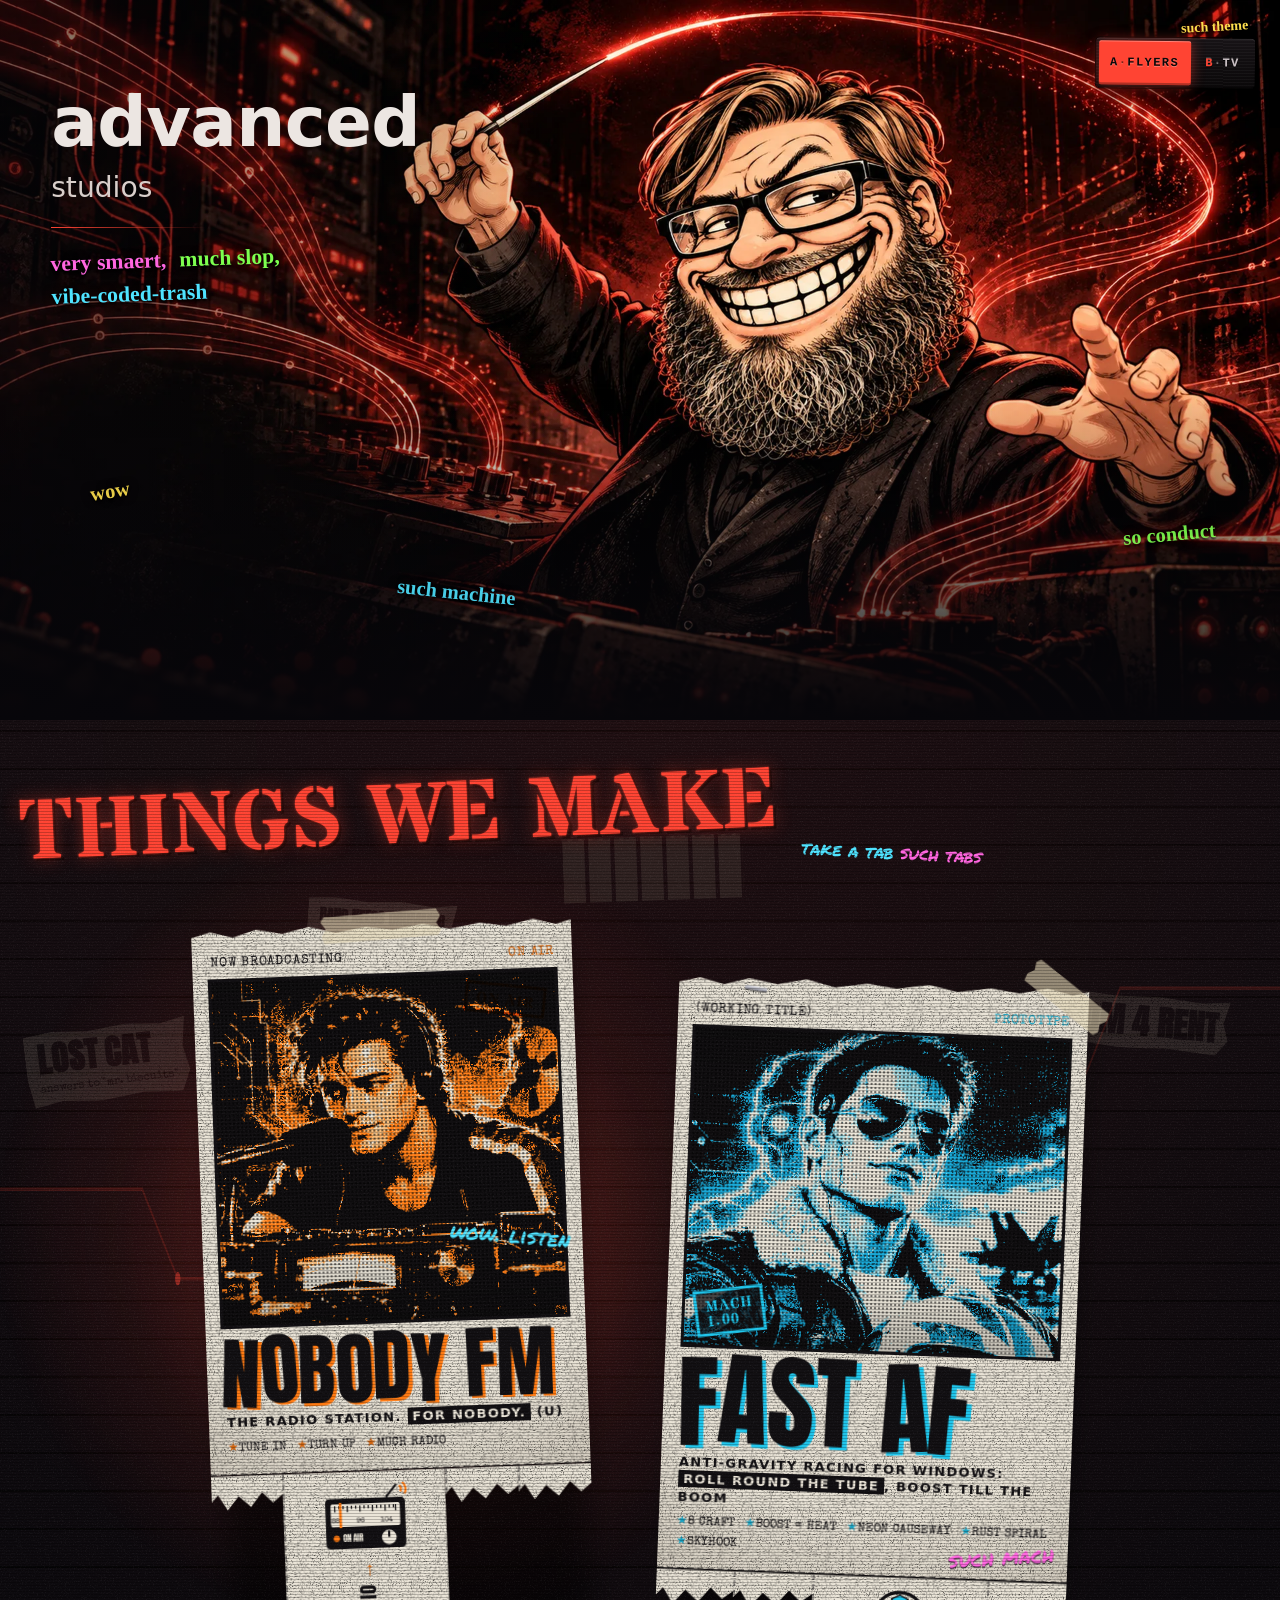
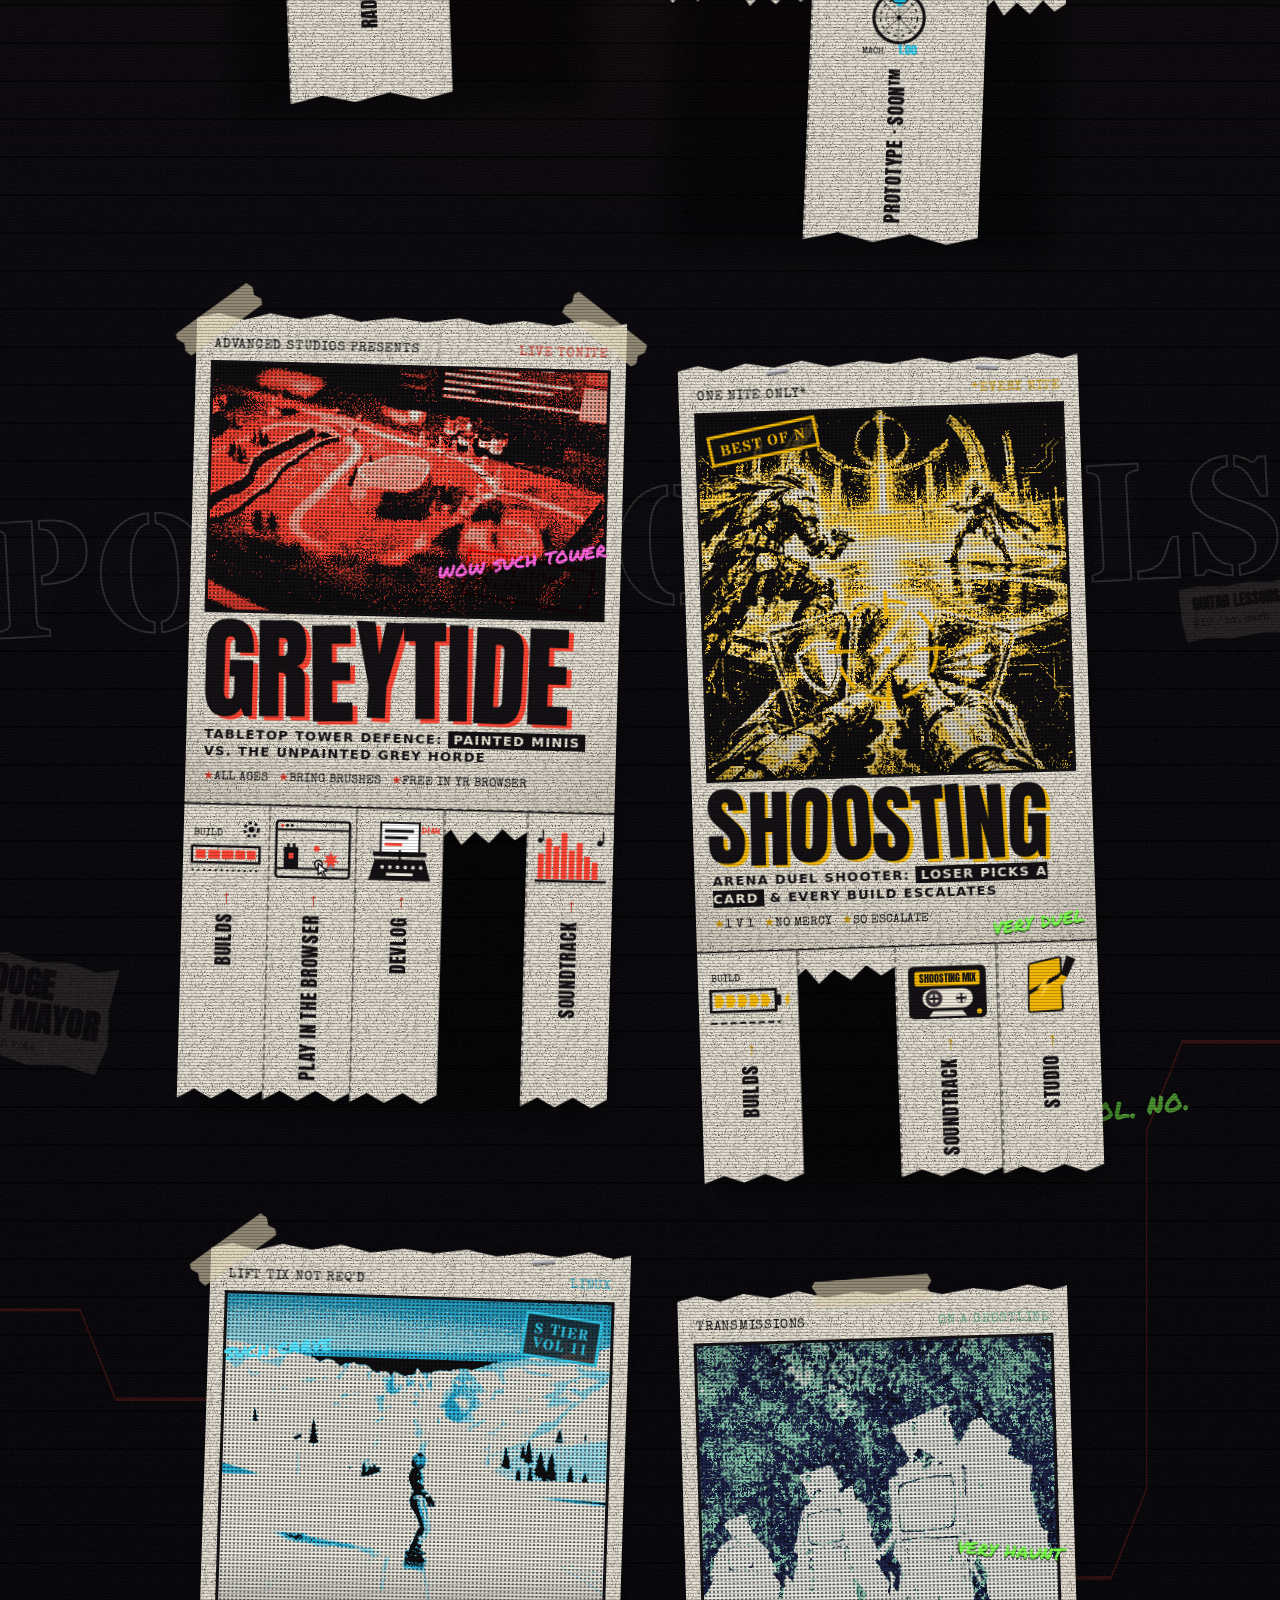
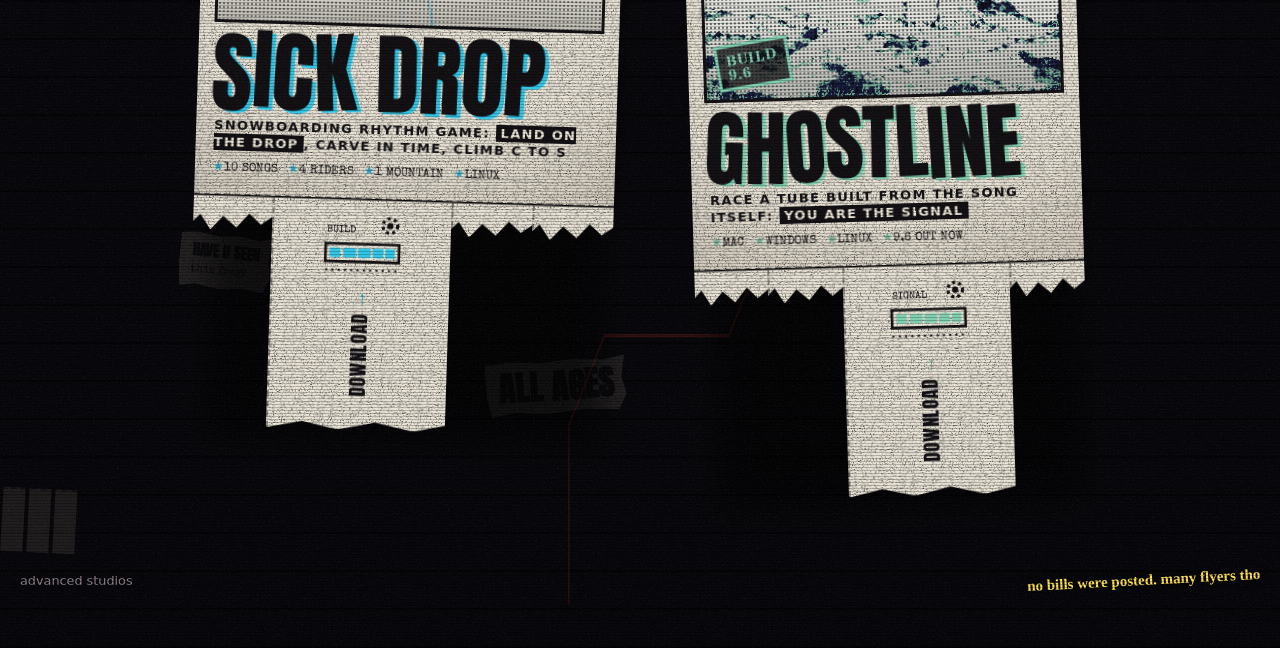
==== commit 8d8dc4d4: "ghostline: 9.6 is out, downloads wired for macOS, Windows and Linux (Maverick) Co-Authored-By: Claud" ====
--- a/index.html
+++ b/index.html
@@ -1087,7 +1087,7 @@
         </div>
         <h3 class="hl" style="--k:21.4"><span class="sr">ghostline</span><span class="ltrs" aria-hidden="true">GHOSTLINE</span></h3>
         <p class="sub">race a tube built from the song itself: <b>you are the signal</b></p>
-        <div class="meta"><span>mac</span><span>windows</span><span>linux</span><span>9.6 soon</span></div>
+        <div class="meta"><span>mac</span><span>windows</span><span>linux</span><span>9.6 out now</span></div>
         <div class="scrawl c2" style="right:12px;top:44%;transform:rotate(6deg);text-shadow:0 1px 0 #121013" aria-hidden="true">very haunt</div>
       </div>
       <nav class="tabs" aria-label="ghostline links">
@@ -1612,7 +1612,7 @@
             <span class="clock" aria-hidden="true">12:00</span>
             <span class="vbtn" aria-hidden="true"><i></i><i></i><i></i></span>
           </div>
-          <p class="blurb"><b>You are the signal.</b> Race a tube built from the song itself, every wall, gate and drop placed on the beat, at speeds that break the sound barrier. Build 9.6 is coming to macOS, Windows and Linux.</p>
+          <p class="blurb"><b>You are the signal.</b> Race a tube built from the song itself, every wall, gate and drop placed on the beat, at speeds that break the sound barrier. Build 9.6 is out now for macOS, Windows and Linux.</p>
         </div>
 
         <a class="set link wide" href="ghostline/" data-ch="11" style="--rz:-.6deg">
@@ -1640,7 +1640,7 @@
           <div class="sticky gl-note" aria-hidden="true">much signal.<br>so ghost.<br><span class="w">wow</span></div>
         </a>
       </div>
-      <div class="shelf" aria-hidden="true"><span class="price">build 9.6 &middot; <b>soon</b></span></div>
+      <div class="shelf" aria-hidden="true"><span class="price">build 9.6 &middot; <b>out now</b></span></div>
     </section>
 
     <footer class="sign-off">advanced studios <span>end of broadcast &middot; please adjust your set</span></footer>
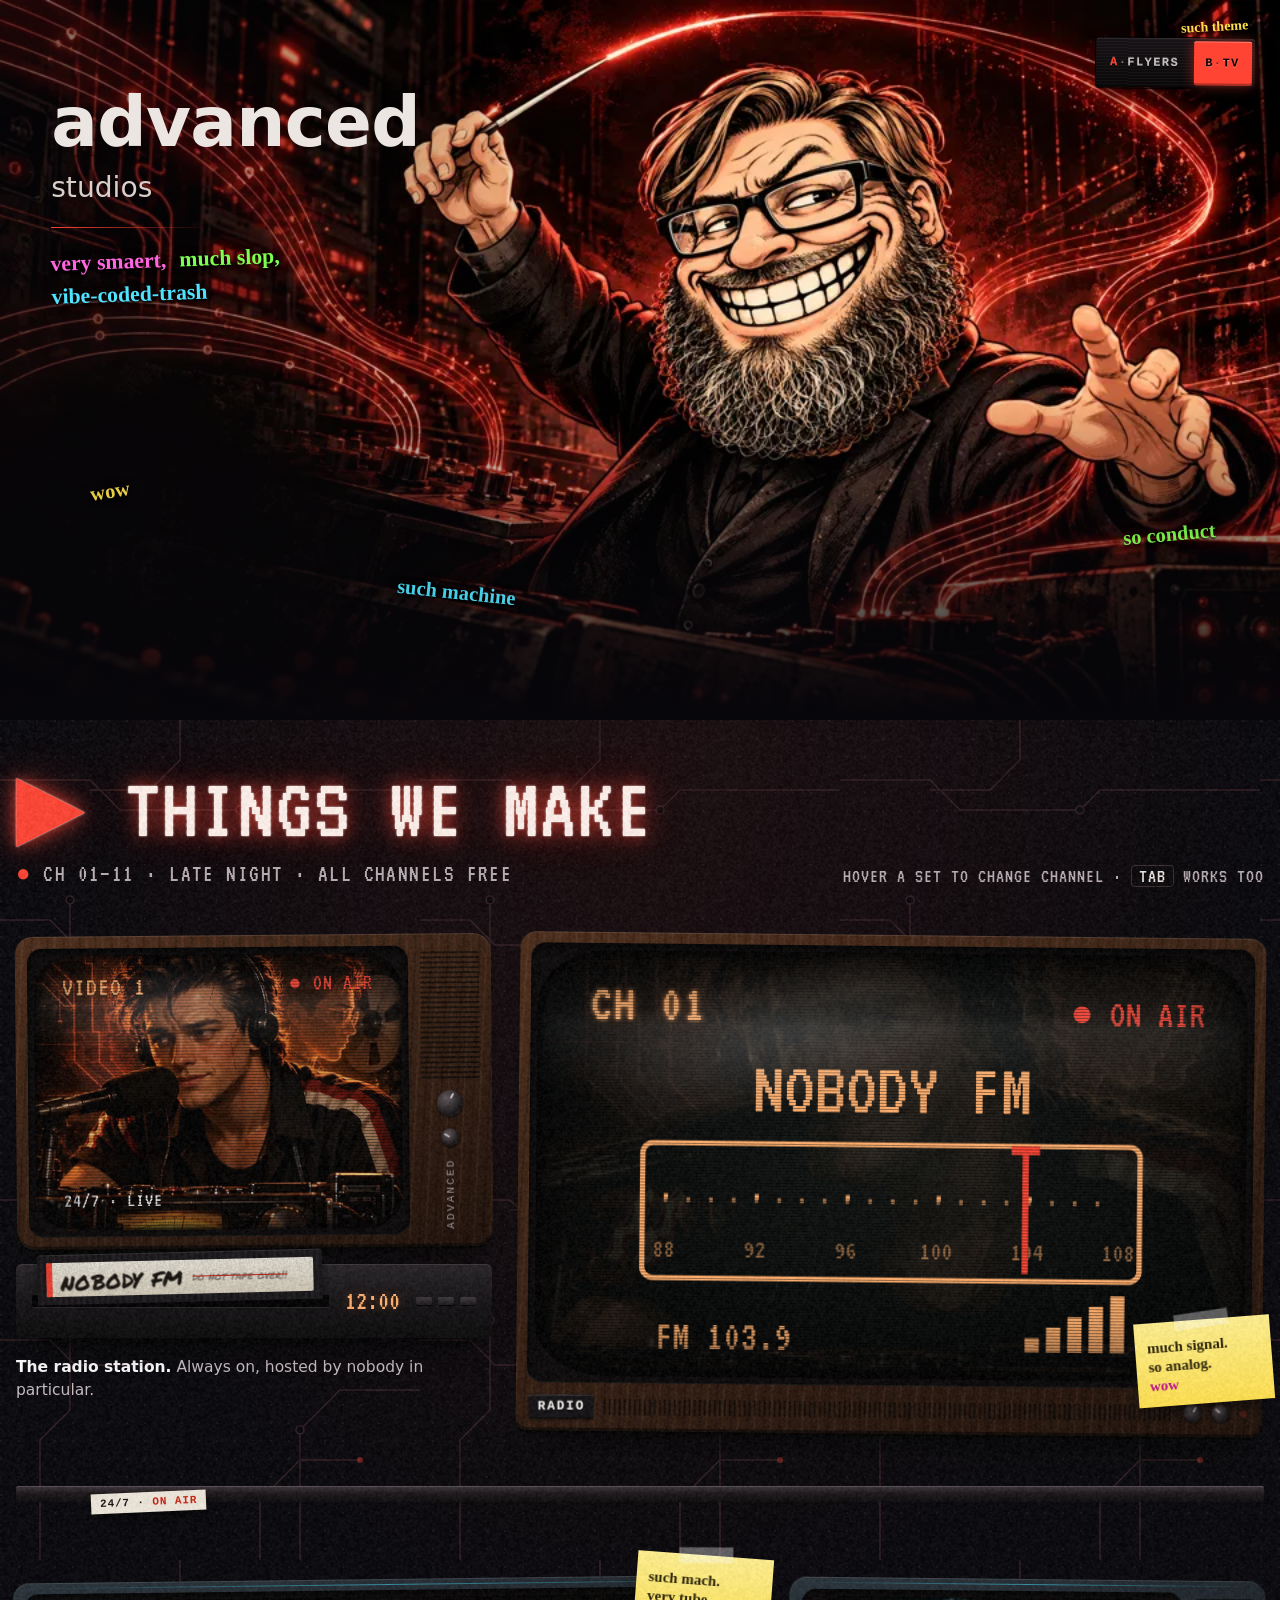
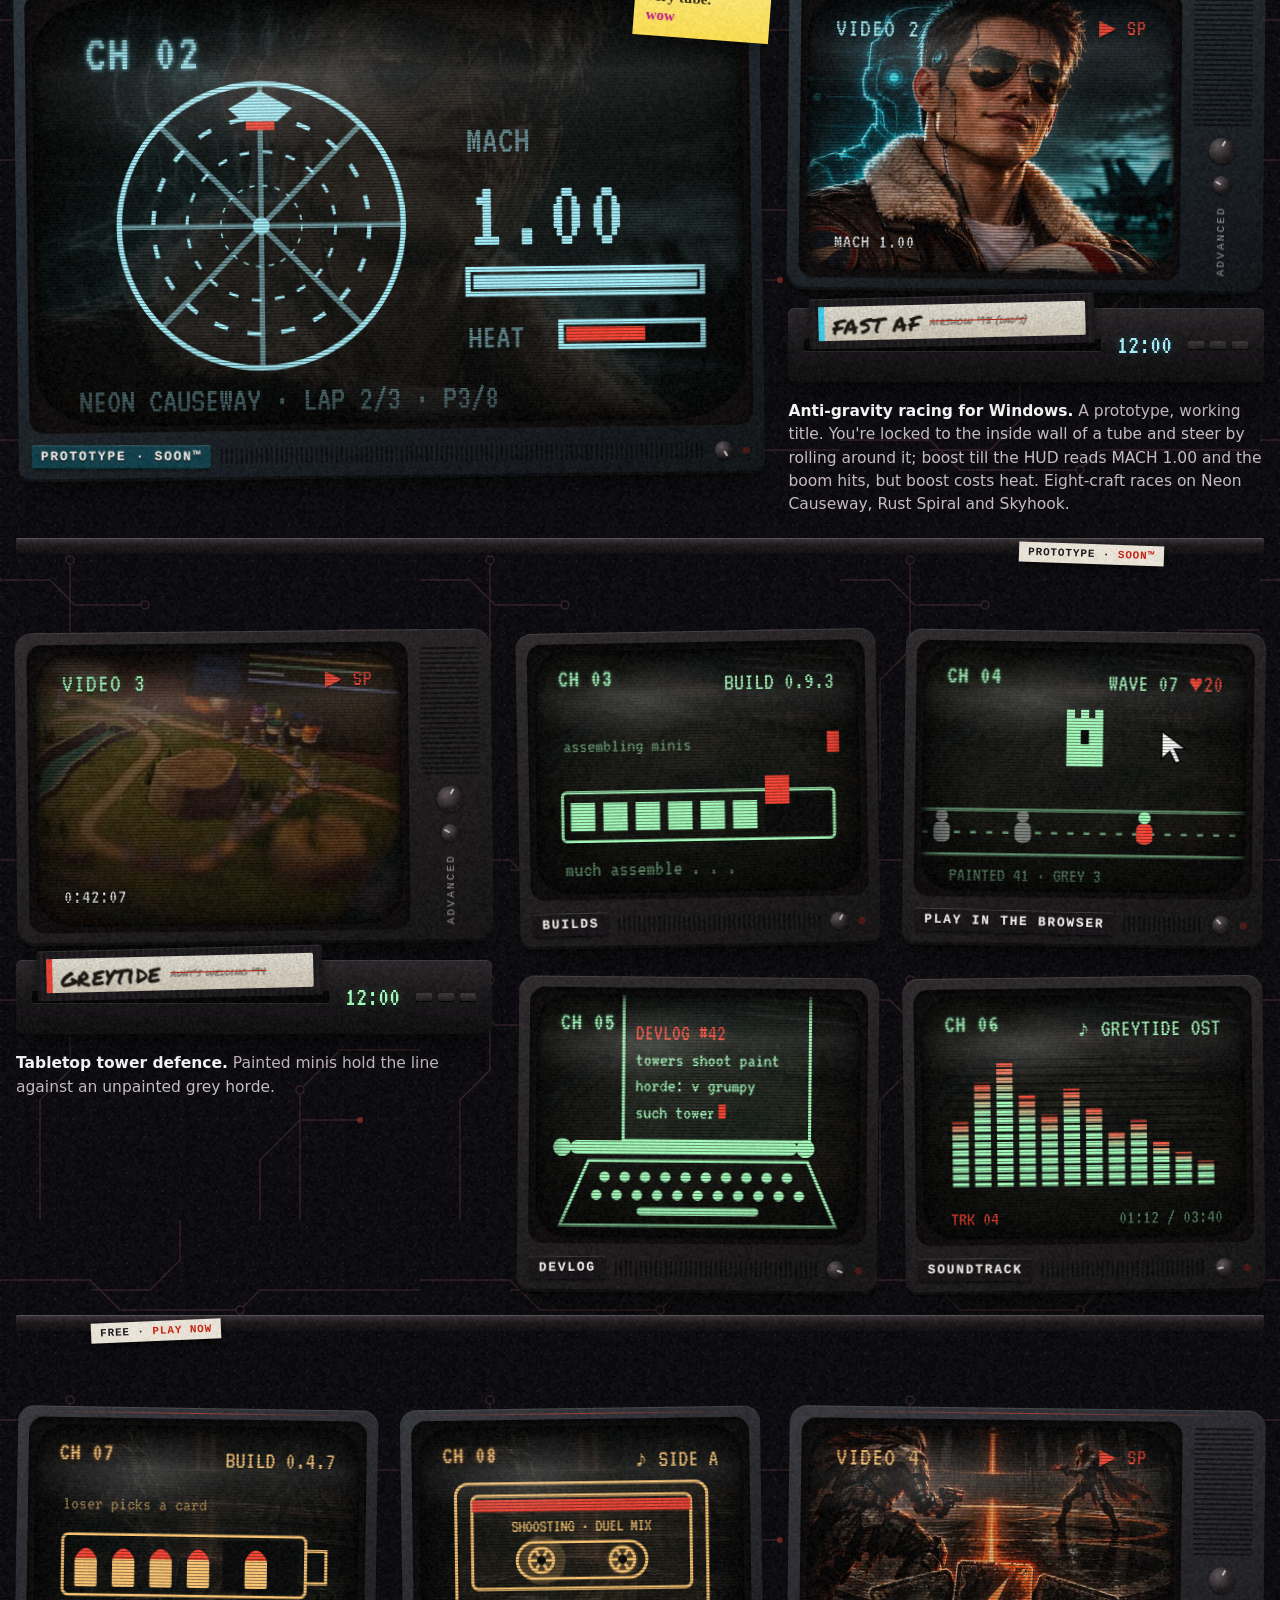
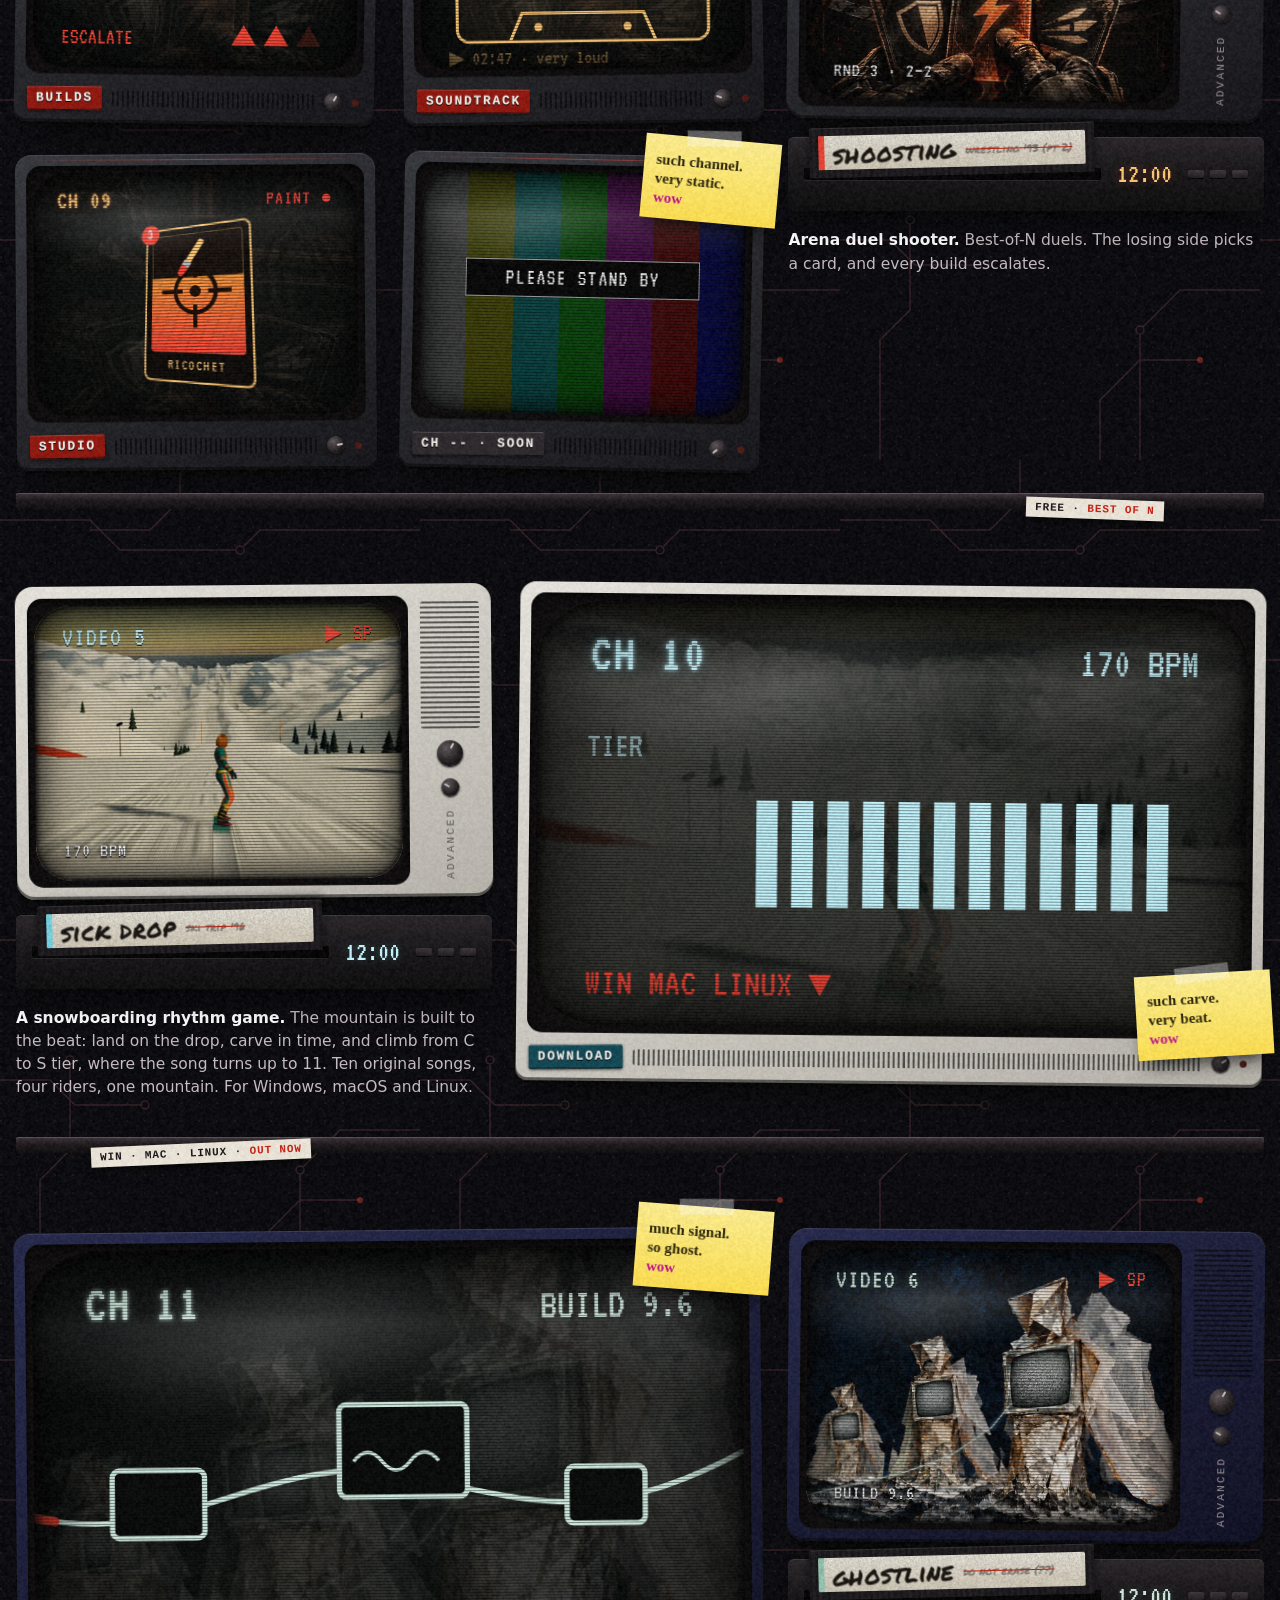
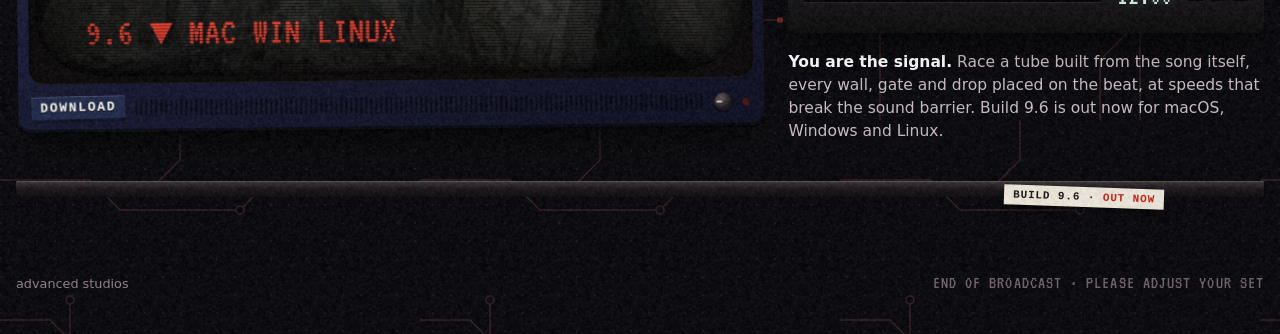
==== commit 439054d0: "sick drop: c19 draft, Windows/macOS/Linux cards with placeholders (not for merge until release) Co-A" ====
--- a/index.html
+++ b/index.html
@@ -1040,14 +1040,14 @@
       <span class="tape l" aria-hidden="true"></span>
       <span class="staple" style="right:18%;top:9px;transform:rotate(-6deg)" aria-hidden="true"></span>
       <div class="paper">
-        <p class="kicker"><span>lift tix not req'd</span><span>linux</span></p>
+        <p class="kicker"><span>lift tix not req'd</span><span>win · mac · linux</span></p>
         <div class="art" style="--ar:20/17">
           <img src="img/cover-sickdrop.webp" alt="A snowboarder in a teal and orange suit rides down a groomed run toward a snowy valley at dusk" width="600" height="510" style="filter:url(#xerox-sd)">
           <span class="stamp" style="right:10px;top:12px;transform:rotate(7deg);mix-blend-mode:normal;background:rgba(18,16,19,.75)">s tier<br>vol 11</span>
         </div>
         <h3 class="hl" style="--k:21.2"><span class="sr">sick drop</span><span class="ltrs" aria-hidden="true">SICK DROP</span></h3>
         <p class="sub">snowboarding rhythm game: <b>land on the drop</b>, carve in time, climb C to S</p>
-        <div class="meta"><span>10 songs</span><span>4 riders</span><span>1 mountain</span><span>linux</span></div>
+        <div class="meta"><span>10 songs</span><span>4 riders</span><span>1 mountain</span><span>win</span><span>mac</span><span>linux</span></div>
         <div class="scrawl c3" style="left:16px;top:17%;transform:rotate(-7deg)" aria-hidden="true">such carve</div>
       </div>
       <nav class="tabs" aria-label="sick drop links">
@@ -1560,7 +1560,7 @@
             <span class="clock" aria-hidden="true">12:00</span>
             <span class="vbtn" aria-hidden="true"><i></i><i></i><i></i></span>
           </div>
-          <p class="blurb"><b>A snowboarding rhythm game.</b> The mountain is built to the beat: land on the drop, carve in time, and climb from C to S tier, where the song turns up to 11. Ten original songs, four riders, one mountain. For Linux.</p>
+          <p class="blurb"><b>A snowboarding rhythm game.</b> The mountain is built to the beat: land on the drop, carve in time, and climb from C to S tier, where the song turns up to 11. Ten original songs, four riders, one mountain. For Windows, macOS and Linux.</p>
         </div>
 
         <a class="set link wide" href="sick-drop/" data-ch="10" style="--rz:.6deg">
@@ -1577,7 +1577,7 @@
                     <rect style="--i:4" x="102" y="56" width="6" height="30"/><rect style="--i:5" x="112" y="56" width="6" height="30"/><rect style="--i:6" x="122" y="56" width="6" height="30"/><rect style="--i:7" x="132" y="56" width="6" height="30"/>
                     <rect style="--i:8" x="142" y="56" width="6" height="30"/><rect style="--i:9" x="152" y="56" width="6" height="30"/><rect style="--i:10" x="162" y="56" width="6" height="30"/><rect style="--i:11" x="172" y="56" width="6" height="30"/>
                   </g>
-                  <text x="14" y="111" font-size="11" class="h">LINUX &#9660; DOWNLOAD</text>
+                  <text x="14" y="111" font-size="11" class="h">WIN MAC LINUX &#9660;</text>
                 </svg>
               </div>
               <div class="osd">CH 10</div>
@@ -1589,7 +1589,7 @@
           <div class="sticky sd-note" aria-hidden="true">such carve.<br>very beat.<br><span class="w">wow</span></div>
         </a>
       </div>
-      <div class="shelf" aria-hidden="true"><span class="price">linux &middot; <b>out now</b></span></div>
+      <div class="shelf" aria-hidden="true"><span class="price">win &middot; mac &middot; linux &middot; <b>out now</b></span></div>
     </section>
 
     <!-- ===================== GHOSTLINE ===================== -->
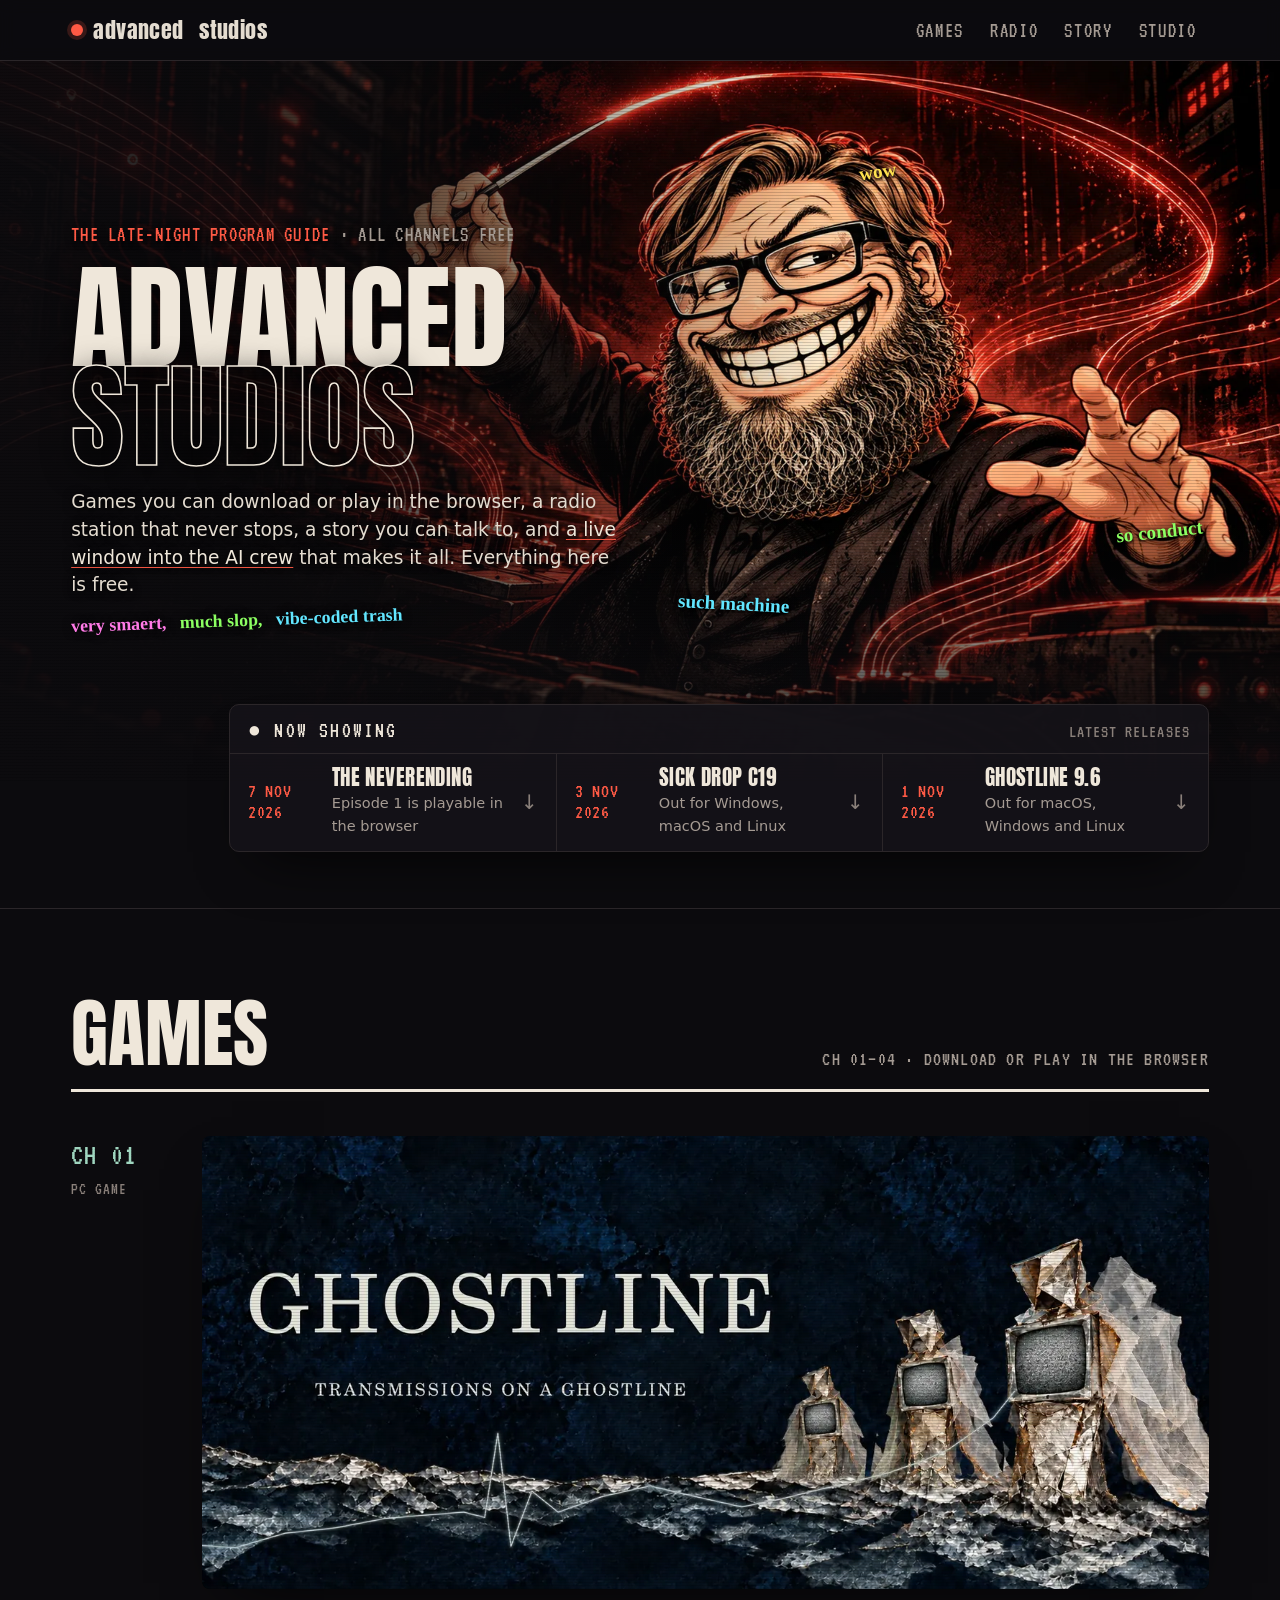
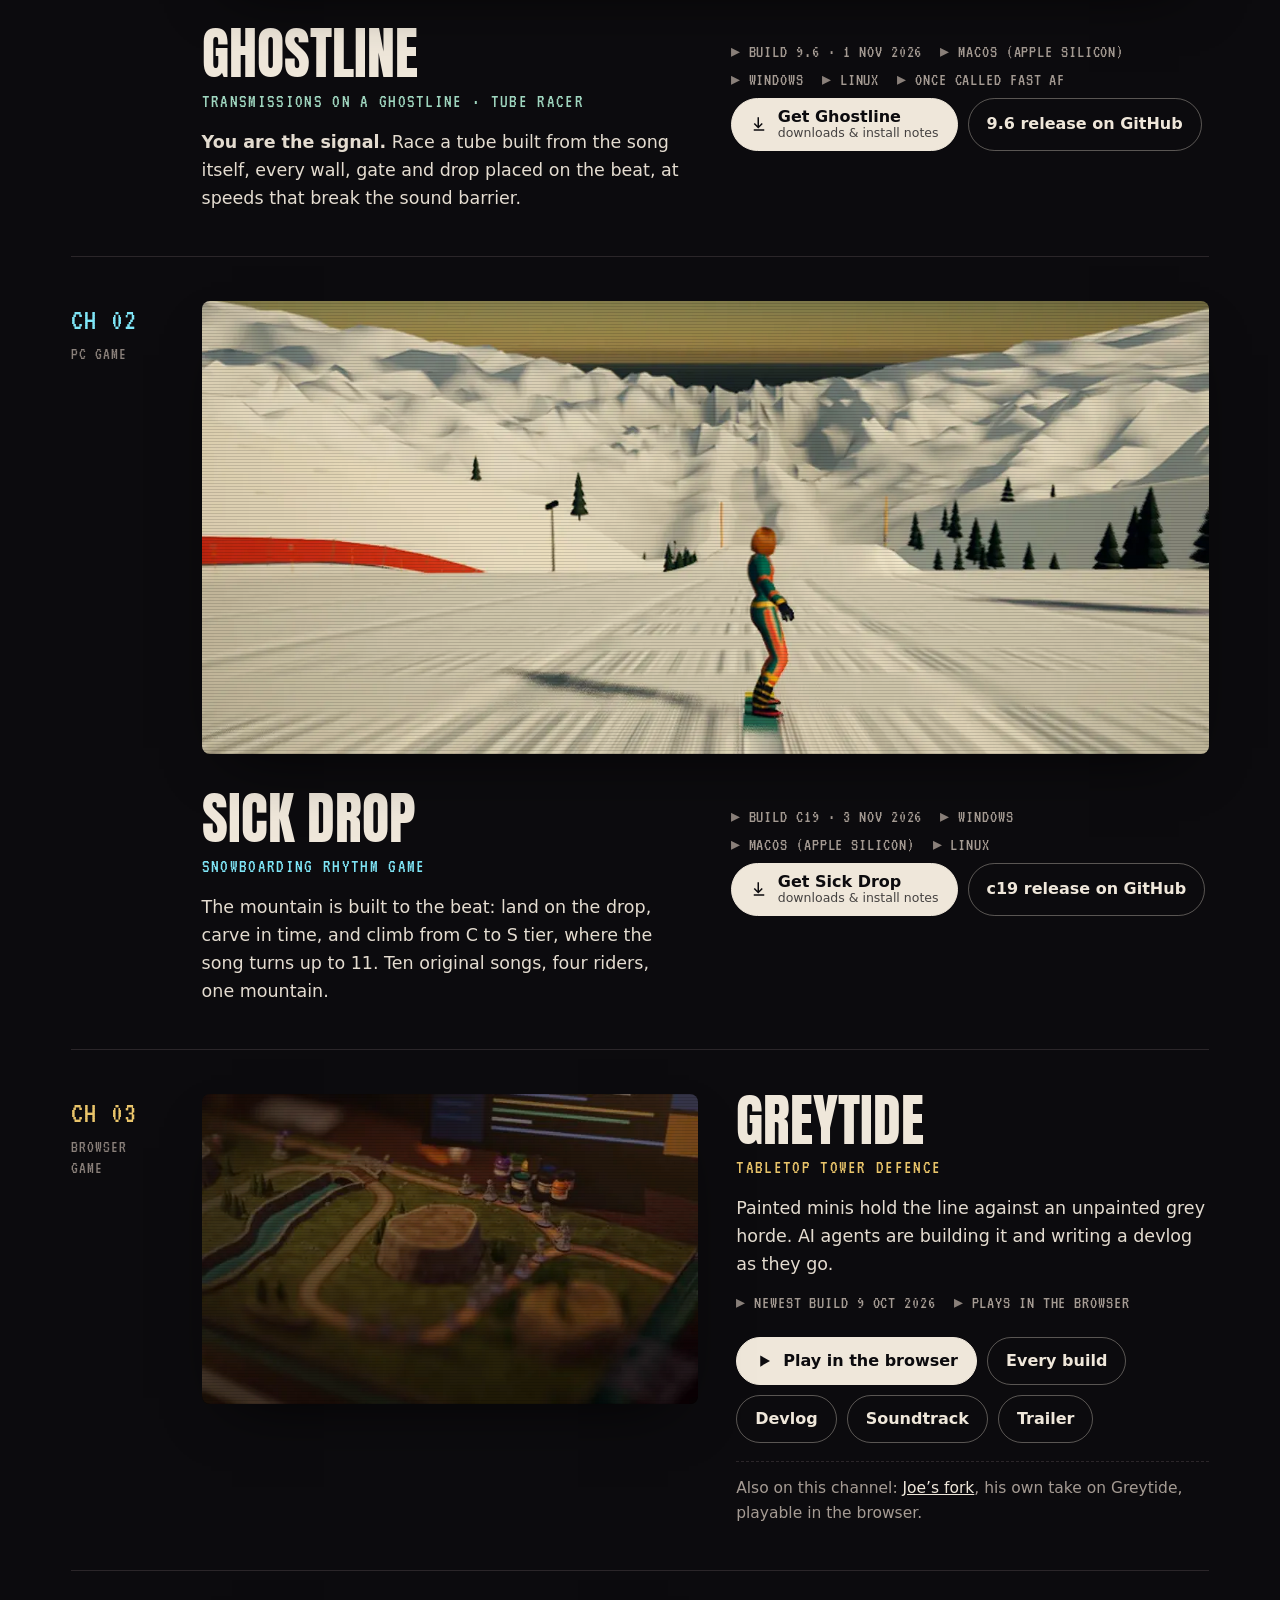
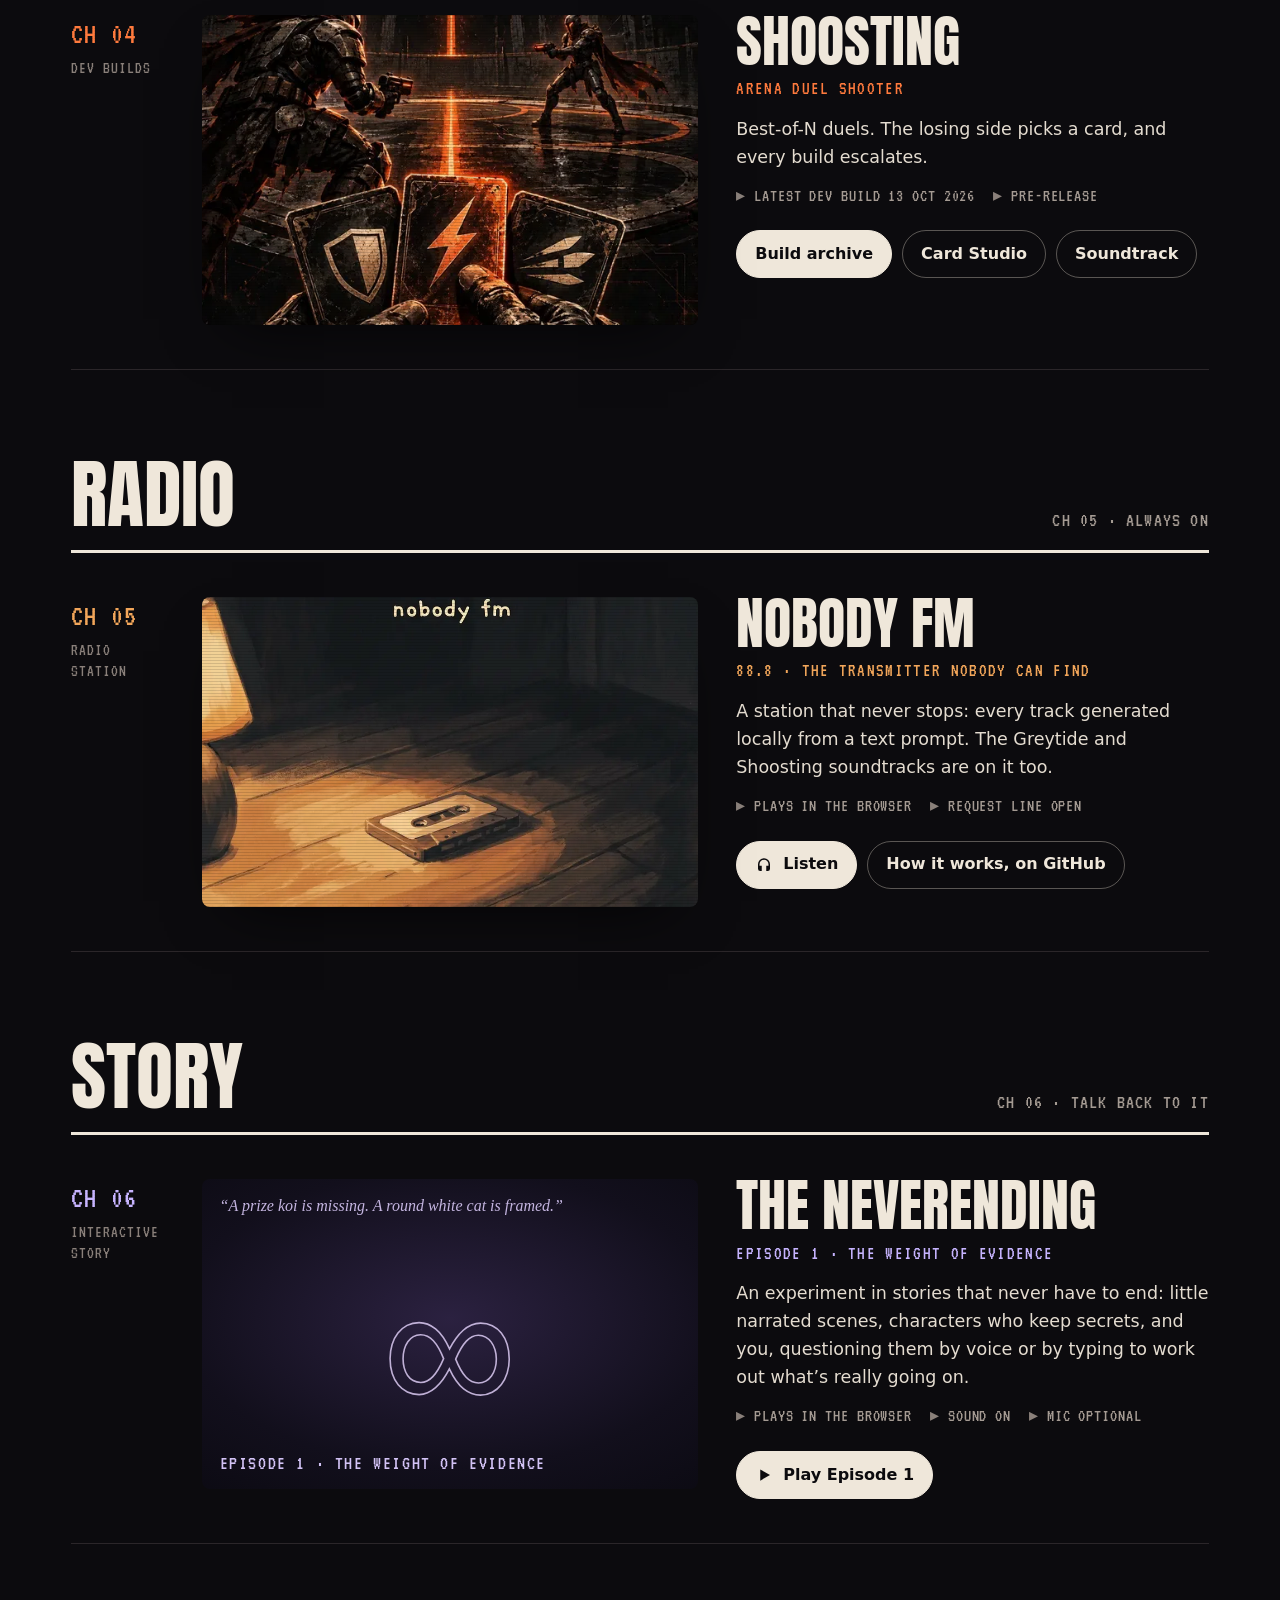
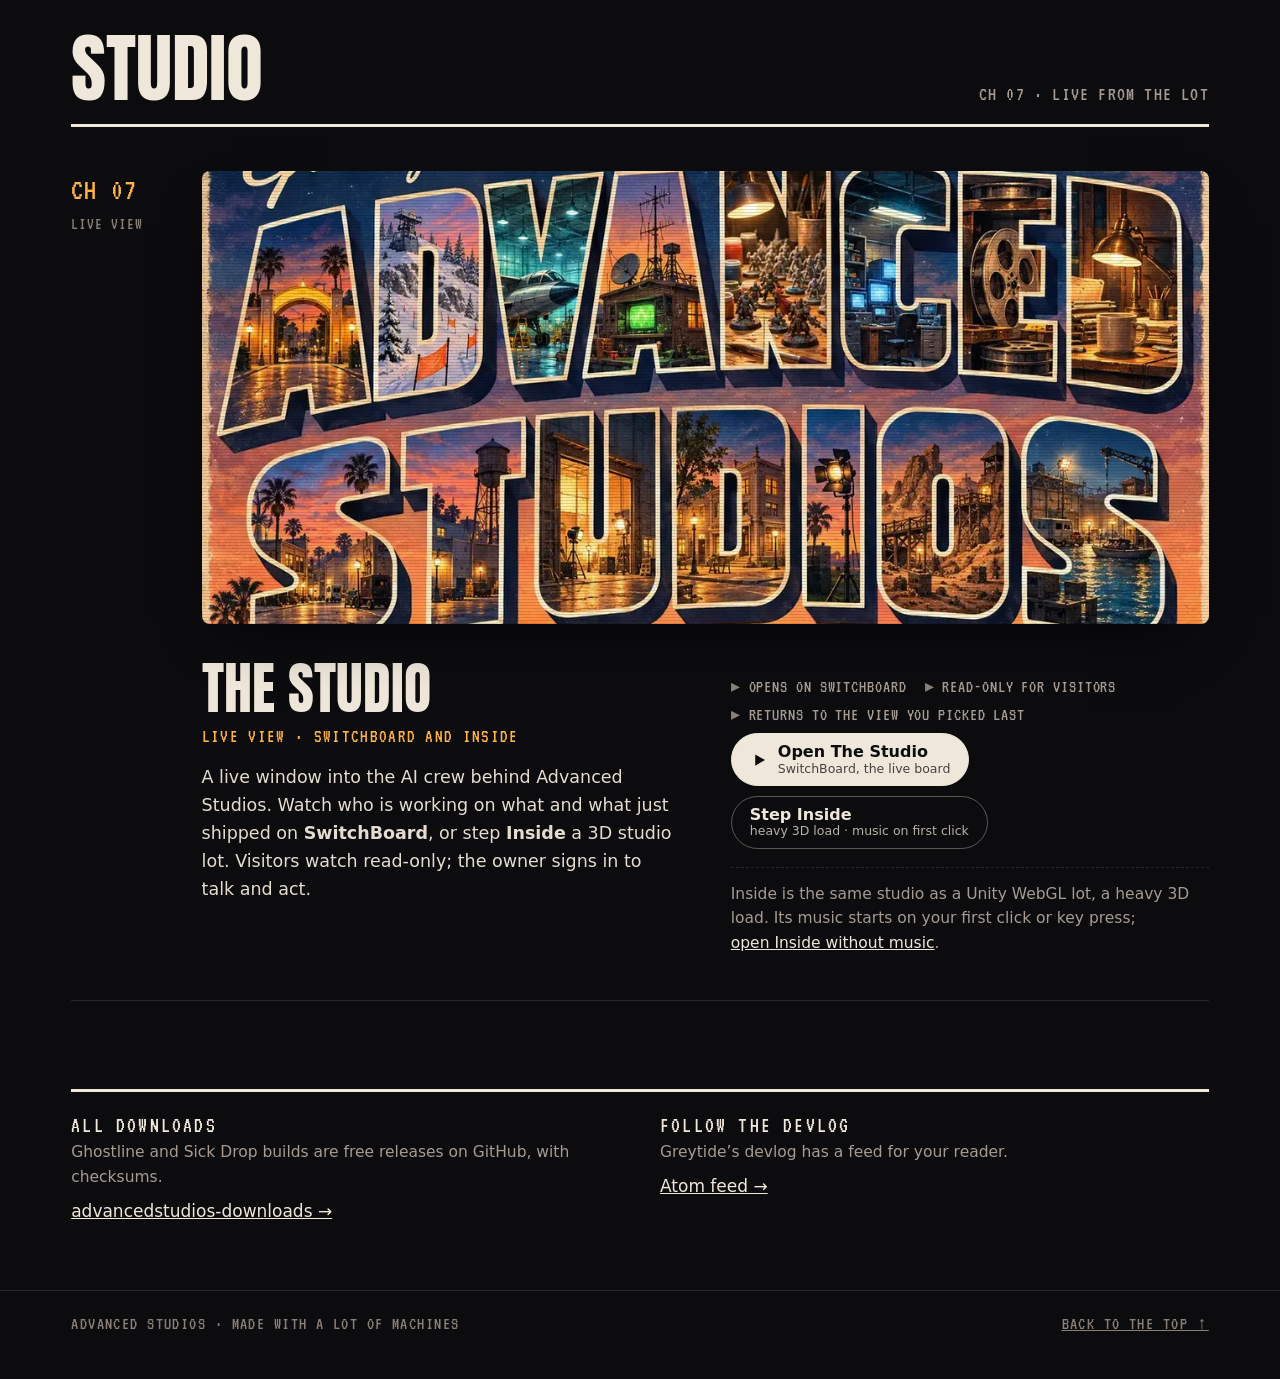
==== commit 525c0ecb: "front page: late-night program guide redesign (owner reviewed v2) Every public project gets its own " ====
--- a/index.html
+++ b/index.html
@@ -4,1970 +4,430 @@
 <meta charset="utf-8">
 <meta name="viewport" content="width=device-width, initial-scale=1">
 <title>advanced studios</title>
-<meta name="description" content="advanced studios: game builds, soundtracks and the studio's machines.">
-<meta property="og:image" content="img/banner-960.webp">
+<meta name="description" content="advanced studios: games you can download or play in the browser, a radio station that never stops, and a story you can talk to.">
+<meta property="og:title" content="advanced studios">
+<meta property="og:description" content="Games you can download or play in the browser, a radio station that never stops, and a story you can talk to.">
+<meta property="og:image" content="https://advancedstudios.net/img/guide/og.jpg">
+<meta name="theme-color" content="#0c0b0e">
 <link rel="icon" href="data:,">
-<script>/* pick the theme before first paint: ?theme= wins (not stored), then the visitor's stored pick, else a coin flip for this visit (not stored) */
-(function () {
-  var d = document.documentElement, t = null, s = null;
-  d.classList.add('js');
-  try { t = new URLSearchParams(location.search).get('theme'); } catch (e) {}
-  if (t !== 'a' && t !== 'b') {
-    t = null;
-    try { s = localStorage.getItem('as-theme'); } catch (e) {}
-    t = s === 'a' || s === 'b' ? s : (Math.random() < .5 ? 'a' : 'b');
-  }
-  d.setAttribute('data-theme', t);
-})();</script>
+<link rel="preload" href="fonts/anton-latin-400-normal.woff2" as="font" type="font/woff2" crossorigin>
+<link rel="preload" href="fonts/vt323-latin-400-normal.woff2" as="font" type="font/woff2" crossorigin>
 <style>
   /* fonts: self-hosted, SIL OFL 1.1 (see fonts/LICENSE.txt) */
   @font-face { font-family: "Anton"; font-style: normal; font-weight: 400; font-display: swap; src: url("fonts/anton-latin-400-normal.woff2") format("woff2"); }
-  @font-face { font-family: "Permanent Marker"; font-style: normal; font-weight: 400; font-display: swap; src: url("fonts/permanent-marker-latin-400-normal.woff2") format("woff2"); }
-  @font-face { font-family: "Special Elite"; font-style: normal; font-weight: 400; font-display: swap; src: url("fonts/special-elite-latin-400-normal.woff2") format("woff2"); }
-  @font-face { font-family: "Stardos Stencil"; font-style: normal; font-weight: 700; font-display: swap; src: url("fonts/stardos-stencil-latin-700-normal.woff2") format("woff2"); }
   @font-face { font-family: "VT323"; font-style: normal; font-weight: 400; font-display: swap; src: url("fonts/vt323-latin-400-normal.woff2") format("woff2"); }
 
+  /* THE LATE-NIGHT PROGRAM GUIDE: a listings magazine read after midnight.
+     Ink page, newsprint type, one broadcast red; Anton for headlines, VT323 for channels and dates. */
   :root {
     color-scheme: dark;
-    --ink: #07060a;
-    --line: #22191b;
-    --text: #ece6e2;
-    --dim: #8f8288;
-    --hot: #ff4433;
+    --ink: #0c0b0e;
+    --ink2: #141217;
+    --paper: #efe7da;
+    --text: #e4dcd0;
+    --dim: #a59b93;
+    --faint: #8a807a;
+    --rule: #2b2629;
+    --red: #ff5a45;
+    --gut: clamp(16px, 4vw, 56px);
+    --max: 1240px;
   }
   * { box-sizing: border-box; }
-  body { margin: 0; background: var(--ink); color: var(--text); font: 16px/1.6 system-ui, sans-serif; }
+  html { scroll-behavior: smooth; scroll-padding-top: 72px; }
+  body { margin: 0; background: var(--ink); color: var(--text); font: 17px/1.6 system-ui, -apple-system, "Segoe UI", Roboto, sans-serif; -webkit-font-smoothing: antialiased; }
   a { color: inherit; }
-
-  /* The banner is the page's front door: full width, the maestro on the right, our lockup over the quiet left. */
-  .hero { position: relative; overflow: hidden; aspect-ratio: 16 / 9; max-height: 82vh; width: 100%; background: #120708; }
-  .hero img { position: absolute; inset: 0; width: 100%; height: 100%; object-fit: cover; object-position: 62% 30%; }
-  .hero::after { content: ""; position: absolute; inset: 0; background: linear-gradient(180deg, transparent 55%, var(--ink) 100%), linear-gradient(90deg, rgba(7,6,10,.55), transparent 45%); }
-  .lockup { position: absolute; z-index: 1; left: clamp(16px, 4vw, 64px); top: clamp(16px, 7vw, 96px); }
-  .lockup h1 { margin: 0; font-weight: 700; font-size: clamp(28px, 5.4vw, 76px); line-height: .95; letter-spacing: -.01em; }
-  .lockup p { margin: .35em 0 0; font-size: clamp(16px, 2.2vw, 30px); color: #d9cfcb; font-weight: 400; }
-  .lockup p::after { content: ""; display: block; width: 5.5em; height: 1px; margin-top: .6em; background: linear-gradient(90deg, var(--hot), transparent); }
-
-  /* Doge speak, circa 2013: Comic Sans in the classic bright colours, a few words scattered at an angle.
-     Kept to the dark corners of the banner so the maestro stays the picture. */
-  .doge { font-family: "Comic Sans MS", "Comic Neue", "Chalkboard SE", cursive; font-weight: 700; text-shadow: 0 0 10px rgba(0,0,0,.9), 0 2px 2px rgba(0,0,0,.8); }
-  .tagline { margin: .9em 0 0; font-size: clamp(15px, 1.7vw, 24px); line-height: 1.5; transform: rotate(-2deg); transform-origin: left; max-width: 18em; }
-  .tagline span { display: inline-block; margin-right: .35em; }
-  .c1 { color: #ff66e0; }
-  .c2 { color: #7dff4f; }
-  .c3 { color: #4fe3ff; }
-  .c4 { color: #ffe14f; }
-  .such { position: absolute; z-index: 1; font-size: clamp(14px, 1.6vw, 26px); opacity: .9; white-space: nowrap; }
-  .such.a { left: 7%; top: 66%; transform: rotate(-9deg); }
-  .such.b { left: 31%; top: 80%; transform: rotate(6deg); }
-  .such.c { right: 5%; top: 72%; transform: rotate(-5deg); }
-  @media (max-width: 700px) { .such.b, .such.c { display: none; } .such.a { top: 74%; } }
-
-  /* ================= TWO THEMES, ONE PAGE =================
-     html[data-theme] is set in <head> before first paint. Without JS there is no data-theme: theme A shows, B stays hidden. */
-  html:not([data-theme="b"]) main.tb, html[data-theme="b"] main.ta { display: none; }
-  html[data-theme="b"] main.tb { display: block; }
-
-  /* the theme switch: a label-maker strip stuck to the banner's top-right corner */
-  .tswitch { position: absolute; z-index: 3; top: clamp(10px, 1.6vw, 24px); right: clamp(10px, 2vw, 32px);
-    display: flex; flex-direction: column; align-items: flex-end; gap: 4px; }
-  html:not(.js) .tswitch { display: none; }
-  .tswitch-lbl { margin-right: 6px; font-size: 14px; line-height: 1; color: #ffe14f; transform: rotate(-3deg); white-space: nowrap; }
-  .tswitch-seg { position: relative; display: flex; gap: 3px; padding: 3px; border-radius: 4px; transform: rotate(.6deg);
-    background: repeating-linear-gradient(0deg, rgba(255,255,255,.035) 0 1px, transparent 1px 3px), linear-gradient(#171316, #0a0809);
-    box-shadow: inset 0 1px 0 rgba(255,255,255,.12), inset 0 -1px 0 rgba(0,0,0,.9), 0 0 0 1px #000, 0 10px 24px -6px rgba(0,0,0,.85); }
-  .tswitch button { appearance: none; margin: 0; border: 0; border-radius: 2px; min-width: 44px; min-height: 44px; padding: 0 12px 0 11px;
-    display: inline-flex; align-items: center; cursor: pointer; background: transparent; color: #c9bfc3;
-    font: 700 12px/1 ui-monospace, Consolas, "Courier New", monospace; letter-spacing: .12em; text-transform: uppercase; white-space: nowrap;
-    text-shadow: 0 -1px 0 rgba(255,255,255,.22), 0 1px 0 #000; -webkit-tap-highlight-color: transparent;
-    transition: background-color .2s, color .2s, box-shadow .2s; }
-  .tswitch button b { color: var(--hot); font-weight: 700; }
-  .tswitch button span { opacity: .55; }
-  .tswitch button:hover { color: #fff; background: rgba(255,68,51,.13); }
-  html:not([data-theme="b"]) .tswitch [data-set="a"], html[data-theme="b"] .tswitch [data-set="b"] {
-    background: var(--hot); color: #0b0809; text-shadow: 0 1px 0 rgba(255,255,255,.3);
-    box-shadow: inset 0 1px 0 rgba(255,255,255,.35), inset 0 -2px 0 rgba(0,0,0,.3), 0 0 14px rgba(255,68,51,.45); }
-  html:not([data-theme="b"]) .tswitch [data-set="a"] b, html[data-theme="b"] .tswitch [data-set="b"] b { color: inherit; }
-  .tswitch button:focus { outline: none; }
-  .tswitch button:focus-visible { outline: 2px solid #fff; outline-offset: 2px; position: relative; z-index: 1; }
-  @media (max-width: 480px) {
-    .tswitch-lbl { font-size: 12px; }
-    .tswitch button { padding: 0 9px; font-size: 11px; letter-spacing: .08em; }
-  }
-  @media (prefers-reduced-motion: reduce) { .tswitch button { transition: none; } }
-
-  @property --glow { syntax: "<color>"; inherits: true; initial-value: #ff4433; }
-  /* ================= THE FLYER WALL ================= */
-  html:not([data-theme="b"]) main.ta .sr { position: absolute !important; width: 1px; height: 1px; overflow: hidden; clip-path: inset(50%); white-space: nowrap; }
-  html:not([data-theme="b"]) main.ta {
-    --paper: #ebe5d8;
-    --pink: #111013;
-    --specks: url("data:image/svg+xml,%3Csvg xmlns='http://www.w3.org/2000/svg' width='180' height='180'%3E%3Cfilter id='n'%3E%3CfeTurbulence type='fractalNoise' baseFrequency='.9' numOctaves='3' stitchTiles='stitch'/%3E%3CfeColorMatrix values='0 0 0 0 0 0 0 0 0 0 0 0 0 0 0 2.4 0 0 0 -1.25'/%3E%3C/filter%3E%3Crect width='100%25' height='100%25' filter='url(%23n)'/%3E%3C/svg%3E");
-    --grain: url("data:image/svg+xml,%3Csvg xmlns='http://www.w3.org/2000/svg' width='220' height='220'%3E%3Cfilter id='g'%3E%3CfeTurbulence type='fractalNoise' baseFrequency='.75' numOctaves='2' stitchTiles='stitch'/%3E%3CfeColorMatrix values='0 0 0 0 1 0 0 0 0 1 0 0 0 0 1 0 0 0 2.2 -1.1'/%3E%3C/filter%3E%3Crect width='100%25' height='100%25' filter='url(%23g)'/%3E%3C/svg%3E");
-    position: relative; overflow: clip; isolation: isolate;
-    padding: clamp(40px, 6vw, 84px) 16px 56px;
-    background:
-      radial-gradient(120% 60% at 50% 0%, rgba(255,68,51,.07), transparent 60%),
-      repeating-linear-gradient(0deg, rgba(0,0,0,.55) 0 2px, transparent 2px 38px),
-      linear-gradient(180deg, #100c10, #0b090d 40%, var(--ink));
-  }
-  /* scanlines (static) and film grain (jittered by transform only) */
-  html:not([data-theme="b"]) main.ta::before { content: ""; position: absolute; inset: 0; z-index: 6; pointer-events: none;
-    background: repeating-linear-gradient(0deg, rgba(0,0,0,.22) 0 1px, transparent 1px 3px); }
-  html:not([data-theme="b"]) main.ta::after { content: ""; position: absolute; inset: -120px; z-index: 6; pointer-events: none; opacity: .07;
-    background: var(--grain); animation: ta-grain .8s steps(5) infinite; will-change: transform; }
-  @keyframes ta-grain { 0%{transform:translate(0,0)} 20%{transform:translate(-37px,22px)} 40%{transform:translate(51px,-41px)} 60%{transform:translate(-18px,63px)} 80%{transform:translate(29px,-12px)} 100%{transform:translate(0,0)} }
-  html:not([data-theme="b"]) main.ta .layer { position: absolute; inset: 0; pointer-events: none; }
-  html:not([data-theme="b"]) main.ta .bg { z-index: 0; }
-  html:not([data-theme="b"]) main.ta .scraps { z-index: 1; will-change: transform; }
-  html:not([data-theme="b"]) main.ta .torch { position: absolute; left: -460px; top: -460px; width: 920px; height: 920px; z-index: 2; pointer-events: none;
-    border-radius: 50%; will-change: transform;
-    background: radial-gradient(circle, color-mix(in srgb, var(--glow) 55%, transparent) 0, color-mix(in srgb, var(--glow) 26%, transparent) 20%, color-mix(in srgb, var(--glow) 8%, transparent) 42%, transparent 62%);
-    transition: --glow .5s; transform: translate3d(30vw, 420px, 0); }
-  /* POST NO BILLS: the city asked nicely */
-  html:not([data-theme="b"]) main.ta .pnb { position: absolute; left: 50%; top: 46%; transform: translate(-50%,-50%) rotate(-3deg); white-space: nowrap;
-    font: 700 clamp(70px, 13vw, 210px)/.9 "Stardos Stencil", Impact, sans-serif; letter-spacing: .04em;
-    color: transparent; -webkit-text-stroke: 2px rgba(236,230,226,.16); text-shadow: 0 0 40px rgba(236,230,226,.03); }
-  html:not([data-theme="b"]) main.ta .pnb-lol { position: absolute; right: 7%; top: 63%; transform: rotate(-8deg); font: 30px/1 "Permanent Marker", cursive; color: #7dff4f; opacity: .55; }
-  html:not([data-theme="b"]) main.ta .traces { position: absolute; inset: 0; width: 100%; height: 100%; opacity: .5; }
-  html:not([data-theme="b"]) main.ta .traces .pad { animation: ta-pad 2.6s ease-in-out infinite; }
-  html:not([data-theme="b"]) main.ta .traces .pad:nth-of-type(2n) { animation-delay: -1.1s; }
-  html:not([data-theme="b"]) main.ta .traces .pad:nth-of-type(3n) { animation-delay: -1.9s; animation-duration: 3.4s; }
-  @keyframes ta-pad { 0%,100%{opacity:.2} 50%{opacity:1} }
-  html:not([data-theme="b"]) main.ta .scrap { position: absolute; background: #b9b09c var(--specks); color: #1b1714; padding: 10px 12px; font: 700 15px/1 Anton, Impact, sans-serif;
-    text-transform: uppercase; opacity: .16; clip-path: polygon(0 4%, 18% 0, 40% 5%, 63% 1%, 85% 6%, 100% 0, 97% 40%, 100% 72%, 94% 100%, 70% 95%, 44% 100%, 20% 94%, 3% 100%, 0 60%); }
-  html:not([data-theme="b"]) main.ta .scrap small { display: block; font: 11px/1.3 "Special Elite", monospace; text-transform: none; margin-top: 6px; }
-  html:not([data-theme="b"]) main.ta .scrap.big { font-size: 34px; }
-  html:not([data-theme="b"]) main.ta .scrap.tabs { padding: 0; height: 64px; background: repeating-linear-gradient(90deg, #b9b09c 0 22px, transparent 22px 26px); clip-path: none; opacity: .12; }
-  html:not([data-theme="b"]) main.ta .head { position: relative; z-index: 3; width: min(1240px, 100%); margin: 0 auto clamp(28px, 4vw, 56px); display: flex; flex-wrap: wrap; align-items: baseline; gap: 6px 22px; }
-  html:not([data-theme="b"]) main.ta .spray { margin: 0; font: 700 clamp(40px, 6.6vw, 92px)/.9 "Stardos Stencil", Impact, sans-serif; text-transform: uppercase; letter-spacing: .02em;
-    color: var(--hot); transform: rotate(-2.5deg); transform-origin: left;
-    text-shadow: 0 0 18px rgba(255,68,51,.45), 0 0 2px rgba(255,68,51,.9), 3px 3px 0 rgba(0,0,0,.6); }
-  html:not([data-theme="b"]) main.ta .head p { margin: 0; font: 18px/1.2 "Permanent Marker", cursive; color: #4fe3ff; transform: rotate(3deg); }
-  html:not([data-theme="b"]) main.ta .head p b { color: #ff66e0; font-weight: 400; }
-  html:not([data-theme="b"]) main.ta .board { position: relative; z-index: 3; width: min(1080px, 100%); margin: 0 auto; display: flex; flex-wrap: wrap; justify-content: center; align-items: flex-start; gap: 64px clamp(28px, 3.4vw, 54px); }
-  /* ---------- one flyer ---------- */
-  html:not([data-theme="b"]) main.ta .fly { --acc: var(--hot); position: relative; left: var(--dx, 0); width: var(--w); max-width: 100%; margin-top: var(--dy, 0); container-type: inline-size;
-    transform: rotate(var(--tilt)); transition: transform .5s cubic-bezier(.2,1.5,.35,1); will-change: transform; }
-  html:not([data-theme="b"]) main.ta .fly::before { content: ""; position: absolute; inset: 18px 10px 0; z-index: -1; background: #000; filter: blur(16px); border-radius: 4px;
-    opacity: .55; transform: translate(6px, 12px); transition: opacity .5s, transform .5s; }
-  html:not([data-theme="b"]) main.ta .fly:hover, html:not([data-theme="b"]) main.ta .fly:focus-within, html:not([data-theme="b"]) main.ta .fly.lit { transform: translateY(-14px) rotate(calc(var(--tilt) * .1)) scale(1.025); z-index: 4; }
-  html:not([data-theme="b"]) main.ta .fly:hover::before, html:not([data-theme="b"]) main.ta .fly:focus-within::before, html:not([data-theme="b"]) main.ta .fly.lit::before { opacity: .9; transform: translate(16px, 30px); }
-  html:not([data-theme="b"]) main.ta .paper { position: relative; color: #121013; padding: 26px 0 18px;
-    background: radial-gradient(130% 90% at 50% 40%, transparent 55%, rgba(60,45,30,.28)), linear-gradient(97deg, transparent 49.6%, rgba(0,0,0,.07) 50%, transparent 50.6%), var(--specks), var(--paper);
-    clip-path: polygon(0 7px, 5% 2px, 11% 8px, 17% 1px, 24% 6px, 31% 0, 38% 7px, 46% 2px, 53% 6px, 61% 1px, 68% 7px, 76% 2px, 83% 6px, 90% 0, 96% 6px, 100% 2px, 100% 100%, 0 100%); }
-  html:not([data-theme="b"]) main.ta .kicker { margin: 0 18px 10px; display: flex; justify-content: space-between; gap: 8px; font: 13px/1.2 "Special Elite", monospace; letter-spacing: .06em; text-transform: uppercase; }
-  html:not([data-theme="b"]) main.ta .kicker span:last-child { color: var(--acc); filter: brightness(.82); }
-  html:not([data-theme="b"]) main.ta .art { position: relative; margin: 0 18px; aspect-ratio: var(--ar, 1); overflow: hidden; background: #111; outline: 3px solid #121013; }
-  html:not([data-theme="b"]) main.ta .art img { display: block; width: 100%; height: 100%; object-fit: cover; object-position: var(--op, 50% 50%); }
-  html:not([data-theme="b"]) main.ta .art::after { content: ""; position: absolute; inset: 0; pointer-events: none; mix-blend-mode: multiply; opacity: .55;
-    background: radial-gradient(circle, #000 0 .9px, transparent 1.5px) 0 0 / 4px 4px, linear-gradient(180deg, rgba(0,0,0,.25), transparent 18%, transparent 80%, rgba(0,0,0,.35)); }
-  html:not([data-theme="b"]) main.ta .stamp { position: absolute; z-index: 1; font: 700 15px/1 "Stardos Stencil", Impact, sans-serif; text-transform: uppercase; letter-spacing: .08em;
-    color: var(--acc); border: 3px solid currentColor; padding: 6px 8px 4px; transform: rotate(-12deg); mix-blend-mode: multiply; background: rgba(235,229,216,.0); }
-  html:not([data-theme="b"]) main.ta .hl { position: relative; margin: 14px 14px 0; font: 400 calc(var(--k) * 1cqi)/.84 Anton, Impact, sans-serif; text-transform: uppercase; letter-spacing: -.005em; white-space: nowrap; }
-  html:not([data-theme="b"]) main.ta .hl .ltrs { display: block; }
-  html:not([data-theme="b"]) main.ta .hl i { display: inline-block; font-style: normal; text-shadow: .045em .03em 0 var(--acc); transform: rotate(var(--r, 0deg)) translateY(var(--y, 0));
-    animation: ta-wave 3.6s cubic-bezier(.3,1.6,.5,1) infinite; animation-delay: calc(var(--n) * .07s); }
-  html:not([data-theme="b"]) main.ta .fly:hover .hl i, html:not([data-theme="b"]) main.ta .fly.lit .hl i { animation-duration: 1.2s; }
-  @keyframes ta-wave { 0%,22%,100% { transform: rotate(var(--r,0deg)) translateY(var(--y,0)); } 8% { transform: rotate(calc(var(--r,0deg) * -2)) translateY(calc(var(--y,0px) - .09em)) scale(1.06); } }
-  html:not([data-theme="b"]) main.ta .sub { margin: 8px 18px 0; font: 600 13px/1.35 system-ui, sans-serif; text-transform: uppercase; letter-spacing: .1em; }
-  html:not([data-theme="b"]) main.ta .sub b { background: #121013; color: var(--paper); padding: 1px 5px; font-weight: 700; }
-  html:not([data-theme="b"]) main.ta .meta { margin: 10px 18px 0; display: flex; flex-wrap: wrap; gap: 4px 10px; font: 12px/1.3 "Special Elite", monospace; text-transform: uppercase; }
-  html:not([data-theme="b"]) main.ta .meta span::before { content: "\2605 "; color: var(--acc); filter: brightness(.82); }
-  html:not([data-theme="b"]) main.ta .scrawl { position: absolute; z-index: 2; font: 400 21px/1 "Permanent Marker", cursive; pointer-events: none; white-space: nowrap; }
-  html:not([data-theme="b"]) main.ta .tape { position: absolute; z-index: 3; width: 92px; height: 28px; background: rgba(226,214,180,.62); box-shadow: 0 1px 3px rgba(0,0,0,.25);
-    clip-path: polygon(3% 0, 97% 4%, 100% 30%, 96% 55%, 100% 80%, 97% 100%, 2% 96%, 0 70%, 4% 45%, 0 18%); }
-  html:not([data-theme="b"]) main.ta .tape.l { left: -24px; top: -6px; transform: rotate(-38deg); }
-  html:not([data-theme="b"]) main.ta .tape.r { right: -24px; top: -6px; transform: rotate(36deg); }
-  html:not([data-theme="b"]) main.ta .tape.c { left: 50%; top: -12px; transform: translateX(-50%) rotate(-3deg); width: 120px; }
-  html:not([data-theme="b"]) main.ta .staple { position: absolute; z-index: 3; width: 22px; height: 4px; background: linear-gradient(#e9e9ef, #7c7c88); border-radius: 1px; box-shadow: 0 1px 0 rgba(0,0,0,.6); }
-  /* ---------- tear-off tabs ---------- */
-  html:not([data-theme="b"]) main.ta .tabs { display: flex; position: relative; border-top: 2px dashed rgba(18,16,19,.5); margin-top: -1px; }
-  html:not([data-theme="b"]) main.ta .tab, html:not([data-theme="b"]) main.ta .stub { flex: 1 1 0; min-width: 0; background: var(--specks), var(--paper); }
-  html:not([data-theme="b"]) main.ta .tab { position: relative; display: flex; flex-direction: column; align-items: center; gap: 10px; min-height: 230px; padding: 12px 2px 20px;
-    color: #121013; text-decoration: none; border-left: 2px dashed rgba(18,16,19,.42); transform-origin: 50% 0; outline: none;
-    clip-path: polygon(0 0, 100% 0, 100% 97%, 82% 100%, 61% 96.5%, 40% 100%, 20% 96.8%, 0 100%); }
-  html:not([data-theme="b"]) main.ta .tabs > :first-child { border-left: 0; }
-  html:not([data-theme="b"]) main.ta .tab .lbl { writing-mode: vertical-rl; transform: rotate(180deg); font: 400 19px/1 Anton, Impact, sans-serif; text-transform: uppercase; letter-spacing: .04em; white-space: nowrap; }
-  html:not([data-theme="b"]) main.ta .tab .lbl::after { content: " \2192"; color: var(--acc); filter: brightness(.8); }
-  html:not([data-theme="b"]) main.ta .tab .tear { position: absolute; left: 0; right: 0; top: 0; height: 6px; opacity: 0; transition: opacity .2s;
-    background: linear-gradient(135deg, transparent 33%, #0a080b 34% 50%, transparent 51%) 0 0 / 8px 6px; }
-  html:not([data-theme="b"]) main.ta .tab:hover, html:not([data-theme="b"]) main.ta .tab:focus-visible { animation: ta-flutter .55s ease-in-out infinite alternate; background: var(--specks), color-mix(in srgb, var(--acc) 22%, var(--paper)); }
-  html:not([data-theme="b"]) main.ta .tab:hover .tear, html:not([data-theme="b"]) main.ta .tab:focus-visible .tear { opacity: 1; }
-  html:not([data-theme="b"]) main.ta .tab:focus-visible { box-shadow: inset 0 0 0 3px var(--acc); }
-  @keyframes ta-flutter { from { transform: rotate(-3.5deg) translateY(3px); } to { transform: rotate(2.5deg) translateY(5px); } }
-  html:not([data-theme="b"]) main.ta .stub { align-self: flex-start; height: 34px; border-left: 2px dashed rgba(18,16,19,.42);
-    clip-path: polygon(0 0, 100% 0, 100% 58%, 86% 82%, 71% 50%, 55% 92%, 38% 60%, 22% 100%, 9% 55%, 0 76%); }
-  html:not([data-theme="b"]) main.ta .tab.wide { flex-grow: 2.2; }
-  /* ---------- vignettes ---------- */
-  html:not([data-theme="b"]) main.ta .vig { display: block; width: min(84px, calc(100% - 4px)); aspect-ratio: 80 / 64; height: auto; flex: none; color: #121013; }
-  html:not([data-theme="b"]) main.ta svg.vig * { transform-box: fill-box; }
-  html:not([data-theme="b"]) main.ta .vig .acc { fill: var(--acc); }
-  html:not([data-theme="b"]) main.ta .vig .acc-s { stroke: var(--acc); }
-  html.js:not([data-theme="b"]) main.ta .fly:not(.inview) .vig, html.js:not([data-theme="b"]) main.ta .fly:not(.inview) .vig *, html.js:not([data-theme="b"]) main.ta .fly:not(.inview) .hl i { animation-play-state: paused !important; }
-  /* builds (greytide): blocks drop onto the bar */
-  html:not([data-theme="b"]) main.ta .v-build .pc { animation: ta-drop 3.4s cubic-bezier(.5,0,.6,1.4) infinite; animation-delay: calc(var(--i) * .32s); }
-  @keyframes ta-drop { 0% { transform: translateY(-30px) rotate(-35deg); opacity: 0; } 6% { opacity: 1; } 16%,80% { transform: none; opacity: 1; } 92%,100% { transform: none; opacity: 0; } }
-  html:not([data-theme="b"]) main.ta .v-build .gear { transform-origin: center; animation: ta-spin 2.4s linear infinite; }
-  /* builds (shoosting): rounds slide into the magazine */
-  html:not([data-theme="b"]) main.ta .v-mag .rd { animation: ta-load 3s cubic-bezier(.2,.9,.3,1.2) infinite; animation-delay: calc(var(--i) * .28s); }
-  @keyframes ta-load { 0% { transform: translateX(-34px); opacity: 0; } 8% { opacity: 1; } 18%,78% { transform: none; opacity: 1; } 90%,100% { transform: translateX(26px); opacity: 0; } }
-  html:not([data-theme="b"]) main.ta .v-mag .flash { transform-origin: center; animation: ta-flash 3s steps(1) infinite; }
-  @keyframes ta-flash { 0%,72% { opacity: 0; } 74% { opacity: 1; } 80%,100% { opacity: 0; } }
-  /* play */
-  html:not([data-theme="b"]) main.ta .v-play .shot { animation: ta-shot 1.4s linear infinite; }
-  @keyframes ta-shot { 0% { transform: translateX(-18px); opacity: 1; } 62% { transform: translateX(14px); opacity: 1; } 64%,100% { transform: translateX(14px); opacity: 0; } }
-  html:not([data-theme="b"]) main.ta .v-play .foe { transform-origin: 50% 100%; animation: ta-foe 1.4s linear infinite; }
-  @keyframes ta-foe { 0% { transform: translateX(12px); opacity: 1; } 62% { transform: translateX(2px); opacity: 1; } 66% { transform: translateX(2px) scale(.2); opacity: 0; } 86% { transform: translateX(14px); opacity: 0; } 100% { transform: translateX(12px); opacity: 1; } }
-  html:not([data-theme="b"]) main.ta .v-play .boom { transform-origin: center; animation: ta-boom 1.4s ease-out infinite; }
-  @keyframes ta-boom { 0%,60% { transform: scale(.2); opacity: 0; } 64% { transform: scale(1); opacity: 1; } 84%,100% { transform: scale(1.5); opacity: 0; } }
-  html:not([data-theme="b"]) main.ta .v-play .cur { animation: ta-bob 1.4s ease-in-out infinite; }
-  @keyframes ta-bob { 0%,100% { transform: translate(0,0); } 40% { transform: translate(-3px,-3px); } 50% { transform: translate(-2px,-1px) scale(.88); } }
-  html:not([data-theme="b"]) main.ta .v-play .click { transform-origin: center; animation: ta-ring 1.4s ease-out infinite; }
-  @keyframes ta-ring { 0%,45% { transform: scale(.3); opacity: 0; } 50% { opacity: 1; } 80%,100% { transform: scale(1.8); opacity: 0; } }
-  /* devlog: typewriter */
-  html:not([data-theme="b"]) main.ta .v-type .car { animation: ta-car 4.2s steps(14) infinite; }
-  @keyframes ta-car { 0% { transform: translateX(10px); } 82% { transform: translateX(-10px); } 90%,100% { transform: translateX(10px); } }
-  html:not([data-theme="b"]) main.ta .v-type .ln { transform-origin: 0 50%; }
-  html:not([data-theme="b"]) main.ta .v-type .ln1 { animation: ta-ln1 4.2s steps(6) infinite; }
-  html:not([data-theme="b"]) main.ta .v-type .ln2 { animation: ta-ln2 4.2s steps(6) infinite; }
-  html:not([data-theme="b"]) main.ta .v-type .ln3 { animation: ta-ln3 4.2s steps(5) infinite; }
-  @keyframes ta-ln1 { 0% { transform: scaleX(0); } 27%,92% { transform: scaleX(1); } 100% { transform: scaleX(0); } }
-  @keyframes ta-ln2 { 0%,27% { transform: scaleX(0); } 54%,92% { transform: scaleX(1); } 100% { transform: scaleX(0); } }
-  @keyframes ta-ln3 { 0%,54% { transform: scaleX(0); } 80%,92% { transform: scaleX(1); } 100% { transform: scaleX(0); } }
-  html:not([data-theme="b"]) main.ta .v-type .bar { transform-origin: 50% 100%; animation: ta-strike .3s ease-in-out infinite alternate; }
-  @keyframes ta-strike { from { transform: rotate(-22deg); } to { transform: rotate(8deg); } }
-  html:not([data-theme="b"]) main.ta .v-type .ding { animation: ta-ding 4.2s steps(1) infinite; }
-  @keyframes ta-ding { 0%,80% { opacity: 0; } 82%,92% { opacity: 1; } 94%,100% { opacity: 0; } }
-  /* soundtrack (greytide): equalizer */
-  html:not([data-theme="b"]) main.ta .v-eq .b { transform-origin: 50% 100%; animation: ta-eq .9s ease-in-out infinite alternate; animation-delay: calc(var(--i) * -.23s); animation-duration: calc(.5s + var(--d) * .12s); }
-  @keyframes ta-eq { from { transform: scaleY(1); } to { transform: scaleY(.22); } }
-  html:not([data-theme="b"]) main.ta .v-eq .note { animation: ta-note 2.4s ease-out infinite; }
-  html:not([data-theme="b"]) main.ta .v-eq .note.n2 { animation-delay: -1.2s; }
-  @keyframes ta-note { 0% { transform: translate(0, 8px); opacity: 0; } 20% { opacity: 1; } 100% { transform: translate(6px, -12px) rotate(18deg); opacity: 0; } }
-  /* soundtrack (shoosting): cassette */
-  html:not([data-theme="b"]) main.ta .v-tape .reel { transform-origin: center; animation: ta-spin 1.6s linear infinite; }
-  html:not([data-theme="b"]) main.ta .v-tape .reel.r2 { animation-duration: 1.1s; }
-  @keyframes ta-spin { to { transform: rotate(360deg); } }
-  html:not([data-theme="b"]) main.ta .v-tape .rec { animation: ta-blink 1s steps(1) infinite; }
-  @keyframes ta-blink { 50% { opacity: .15; } }
-  /* studio: a card turning in 3D while it gets painted */
-  html:not([data-theme="b"]) main.ta .v-studio { position: relative; perspective: 160px; }
-  html:not([data-theme="b"]) main.ta .v-studio .card { position: absolute; left: calc(50% - 24px); top: 6%; width: 40px; height: 54px; transform-style: preserve-3d; animation: ta-turn 3.6s ease-in-out infinite alternate; transform: rotateX(12deg) rotateY(-28deg); }
-  html:not([data-theme="b"]) main.ta .v-studio .face { position: absolute; inset: 0; border: 2px solid #121013; border-radius: 4px; backface-visibility: hidden; overflow: hidden; background: var(--paper); }
-  html:not([data-theme="b"]) main.ta .v-studio .face.back { transform: rotateY(180deg); background: repeating-linear-gradient(45deg, #121013 0 3px, var(--paper) 3px 6px); }
-  html:not([data-theme="b"]) main.ta .v-studio .paint { position: absolute; inset: 0; background: linear-gradient(160deg, var(--acc) 0 45%, #121013 45% 52%, var(--acc) 52%); transform-origin: 50% 0; animation: ta-paint 3.6s ease-in-out infinite; }
-  html:not([data-theme="b"]) main.ta .v-studio .suit { position: absolute; inset: 0; display: grid; place-items: center; font: 22px/1 Anton, sans-serif; color: #121013; }
-  html:not([data-theme="b"]) main.ta .v-studio .brush { position: absolute; left: calc(50% + 4px); top: 0; width: 26px; height: 34px; transform-origin: 0 100%; animation: ta-brush 3.6s ease-in-out infinite; }
-  @keyframes ta-turn { from { transform: rotateX(12deg) rotateY(-30deg); } to { transform: rotateX(8deg) rotateY(26deg); } }
-  @keyframes ta-paint { 0% { transform: scaleY(0); } 70%,90% { transform: scaleY(1); } 100% { transform: scaleY(0); } }
-  @keyframes ta-brush { 0% { transform: translate(-10px,-6px) rotate(-10deg); } 17% { transform: translate(-4px,4px) rotate(8deg); } 35% { transform: translate(-12px,12px) rotate(-12deg); } 52% { transform: translate(-4px,22px) rotate(8deg); } 70% { transform: translate(-10px,28px) rotate(-6deg); } 85%,100% { transform: translate(6px,-4px) rotate(14deg); } }
-  /* radio: the dial sweeps for a station */
-  html:not([data-theme="b"]) main.ta .v-dial .needle { animation: ta-needle 4.8s cubic-bezier(.6,0,.3,1) infinite; }
-  @keyframes ta-needle { 0%,10% { transform: translateX(0); } 26%,36% { transform: translateX(34px); } 52%,62% { transform: translateX(12px); } 80%,90% { transform: translateX(44px); } 100% { transform: translateX(0); } }
-  html:not([data-theme="b"]) main.ta .v-dial .knob { transform-origin: center; animation: ta-knob 4.8s cubic-bezier(.6,0,.3,1) infinite; }
-  @keyframes ta-knob { 0%,10% { transform: rotate(0); } 26%,36% { transform: rotate(140deg); } 52%,62% { transform: rotate(50deg); } 80%,90% { transform: rotate(185deg); } 100% { transform: rotate(0); } }
-  html:not([data-theme="b"]) main.ta .v-dial .wv { animation: ta-wv 1.2s ease-out infinite; }
-  html:not([data-theme="b"]) main.ta .v-dial .wv.w2 { animation-delay: .2s; }
-  html:not([data-theme="b"]) main.ta .v-dial .wv.w3 { animation-delay: .4s; }
-  @keyframes ta-wv { 0% { opacity: 0; } 30% { opacity: 1; } 100% { opacity: 0; } }
-  html:not([data-theme="b"]) main.ta .v-dial .air { animation: ta-blink 1.4s steps(1) infinite; }
-  /* prototype (fast af): a craft rolls round the inside of the tube until the HUD reads MACH 1.00 and the boom hits */
-  html:not([data-theme="b"]) main.ta .v-tube .ring { transform-origin: center; transform: scale(var(--s)); animation: ta-rush .9s linear infinite; animation-delay: calc(var(--i) * -.3s); }
-  @keyframes ta-rush { 0% { transform: scale(.12); opacity: 0; } 30% { opacity: 1; } 100% { transform: scale(1); opacity: 0; } }
-  html:not([data-theme="b"]) main.ta .v-tube .orbit { transform-origin: center; animation: ta-roll 3.6s ease-in-out infinite; }
-  @keyframes ta-roll { 0% { transform: rotate(0); } 30% { transform: rotate(150deg); } 42% { transform: rotate(118deg); } 76% { transform: rotate(310deg); } 100% { transform: rotate(360deg); } }
-  html:not([data-theme="b"]) main.ta .v-tube .jet { animation: ta-blink .2s steps(1) infinite; }
-  html:not([data-theme="b"]) main.ta .v-tube .m1, html:not([data-theme="b"]) main.ta .v-tube .m2 { opacity: 0; }
-  html:not([data-theme="b"]) main.ta .v-tube .m1 { animation: ta-m1 3.6s steps(1) infinite; }
-  html:not([data-theme="b"]) main.ta .v-tube .m2 { animation: ta-m2 3.6s steps(1) infinite; }
-  html:not([data-theme="b"]) main.ta .v-tube .m3 { animation: ta-m3 3.6s steps(1) infinite; }
-  @keyframes ta-m1 { 0% { opacity: 1; } 33%,100% { opacity: 0; } }
-  @keyframes ta-m2 { 0% { opacity: 0; } 33% { opacity: 1; } 66%,100% { opacity: 0; } }
-  @keyframes ta-m3 { 0% { opacity: 0; } 66%,100% { opacity: 1; } }
-  html:not([data-theme="b"]) main.ta .v-tube .boom { transform-origin: center; opacity: 0; animation: ta-tboom 3.6s ease-out infinite; }
-  @keyframes ta-tboom { 0%,65% { transform: scale(1); opacity: 0; } 66% { transform: scale(1); opacity: 1; } 86%,100% { transform: scale(1.4); opacity: 0; } }
-  /* the "soon" tab: not a link, so no tear line, no flutter, no arrow, no pointer */
-  html:not([data-theme="b"]) main.ta .tab.soon { cursor: default; }
-  html:not([data-theme="b"]) main.ta .tab.soon:hover { animation: none; background: var(--specks), var(--paper); }
-  html:not([data-theme="b"]) main.ta .tab.soon .lbl { text-orientation: sideways; }
-  html:not([data-theme="b"]) main.ta .tab.soon .lbl::after { content: none; }
-  html:not([data-theme="b"]) main.ta .reticle { position: absolute; z-index: 1; left: 50%; top: 66%; width: 34%; aspect-ratio: 1; transform: translate(-50%,-50%); pointer-events: none; }
-  html:not([data-theme="b"]) main.ta .reticle .spin { transform-origin: center; transform-box: fill-box; animation: ta-spin 9s linear infinite; }
-  html:not([data-theme="b"]) main.ta .wall-foot { position: relative; z-index: 3; width: min(1240px, 100%); margin: 72px auto 0; display: flex; flex-wrap: wrap; justify-content: space-between; gap: 8px 24px; align-items: baseline; color: var(--dim); font-size: .8rem; }
-  html:not([data-theme="b"]) main.ta .wall-foot .doge { font-size: 15px; transform: rotate(-3deg); }
-  @media (max-width: 640px) {
-    html:not([data-theme="b"]) main.ta .board { gap: 54px; }
-    html:not([data-theme="b"]) main.ta .fly { --tilt: calc(var(--tilt-m, -1deg)) !important; margin-top: 0; left: 0; }
-    html:not([data-theme="b"]) main.ta .tab { min-height: 214px; }
-    html:not([data-theme="b"]) main.ta .tab .lbl { font-size: 17px; }
-    html:not([data-theme="b"]) main.ta .tape.l { left: -14px; }
-    html:not([data-theme="b"]) main.ta .tape.r { right: -14px; }
-    html:not([data-theme="b"]) main.ta .scrawl { font-size: 18px; }
-    html:not([data-theme="b"]) main.ta .scrap.hide-m { display: none; }
-  }
-  @media (prefers-reduced-motion: reduce) {
-    html:not([data-theme="b"]) main.ta *, html:not([data-theme="b"]) main.ta *::before, html:not([data-theme="b"]) main.ta *::after, html:not([data-theme="b"]) main.ta::after { animation: none !important; transition: none !important; }
-  }
-
-  /* ================= CHANNEL SURF: a late-night wall of CRTs ================= */
-  html[data-theme="b"] main.tb .sr { position: absolute; width: 1px; height: 1px; overflow: hidden; clip: rect(0 0 0 0); white-space: nowrap; }
-  html[data-theme="b"] main.tb {
-    position: relative; overflow: clip; padding: clamp(28px, 4vw, 56px) 0 40px;
-    --phos: #ffd9c9; --glow: rgba(255,68,51,.35);
-    background:
-      radial-gradient(ellipse 70% 30% at 50% 0%, rgba(255,68,51,.07), transparent 70%),
-      radial-gradient(circle at 1px 1px, rgba(255,255,255,.04) 1px, transparent 1.6px) 0 0 / 18px 18px,
-      var(--ink);
-  }
-  html[data-theme="b"] main.tb .traces { position: absolute; inset: 0; pointer-events: none;
-    background: url("data:image/svg+xml,%3Csvg xmlns='http://www.w3.org/2000/svg' width='420' height='420' fill='none' stroke='%232e1c20' stroke-width='1.5'%3E%3Cpath d='M0 60h90l30 30h120l20-20h160M40 420V300l30-30v-90M420 250h-80l-40 40v130M180 0v40l-30 30H90M260 420v-60l40-40h60M0 200h50l25 25h70'/%3E%3Cg fill='%2307060a'%3E%3Ccircle cx='240' cy='90' r='4'/%3E%3Ccircle cx='70' cy='180' r='4'/%3E%3Ccircle cx='300' cy='290' r='4'/%3E%3Ccircle cx='145' cy='225' r='4'/%3E%3C/g%3E%3Ccircle cx='360' cy='320' r='3' fill='%23ff4433' fill-opacity='.4' stroke='none'/%3E%3C/svg%3E") 0 0 / 420px 420px; }
-  html[data-theme="b"] main.tb .spot { position: absolute; left: 0; top: 0; width: 760px; height: 760px; margin: -380px 0 0 -380px; pointer-events: none; z-index: 0; opacity: 0; transition: opacity .4s;
-    background: radial-gradient(closest-side, rgba(255,68,51,.13), rgba(255,68,51,.045) 45%, transparent); }
-  html[data-theme="b"] main.tb.lit .spot { opacity: 1; }
-  html[data-theme="b"] main.tb .grain { position: absolute; inset: -96px; z-index: 20; pointer-events: none; opacity: .055; background: var(--noise) 0 0 / 160px; animation: tb-grain .7s steps(1, end) infinite; }
-  @keyframes tb-grain { 0% { transform: translate(0,0) } 20% { transform: translate(-37px,21px) } 40% { transform: translate(18px,-44px) } 60% { transform: translate(-52px,-9px) } 80% { transform: translate(29px,40px) } }
-  html[data-theme="b"] main.tb .wall-in { position: relative; z-index: 1; width: min(80rem, calc(100% - 32px)); margin: 0 auto; }
-  /* header: the store's OSD */
-  html[data-theme="b"] main.tb .wallhead { position: relative; display: flex; flex-wrap: wrap; align-items: flex-end; justify-content: space-between; gap: 10px 32px; margin-bottom: clamp(28px, 4vw, 48px); }
-  html[data-theme="b"] main.tb h2 { margin: 0; font: 400 clamp(46px, 7vw, 96px)/.85 VT323, ui-monospace, monospace; text-transform: uppercase; letter-spacing: .02em; color: #fff1ea;
-    text-shadow: 0 0 2px #fff, 0 0 18px rgba(255,68,51,.8), 0 0 46px rgba(255,68,51,.35); }
-  html[data-theme="b"] main.tb h2 .play { color: var(--hot); }
-  html[data-theme="b"] main.tb .osd-sub { margin: .55em 0 0; font: 400 clamp(19px, 2vw, 24px)/1.1 VT323, monospace; color: #b9adb2; letter-spacing: .06em; text-transform: uppercase; }
-  html[data-theme="b"] main.tb .osd-sub .rec { color: var(--hot); animation: tb-rec 1.2s steps(1, end) infinite; }
-  @keyframes tb-rec { 50% { opacity: .25 } }
-  html[data-theme="b"] main.tb .hint { margin: 0; font: 400 20px/1.1 VT323, monospace; color: #b9adb2; letter-spacing: .05em; text-transform: uppercase; }
-  html[data-theme="b"] main.tb .hint kbd { font: inherit; color: var(--text); border: 1px solid #3a2c30; border-radius: 4px; padding: 0 .35em; }
-  html[data-theme="b"] main.tb .hint .touch { display: none; }
-  @media (hover: none) {
-    html[data-theme="b"] main.tb .hint .mouse { display: none; }
-    html[data-theme="b"] main.tb .hint .touch { display: inline; }
-  }
-  /* a project = one channel block on its own shelf */
-  html[data-theme="b"] main.tb .block { position: relative; margin-bottom: clamp(44px, 6vw, 80px); }
-  html[data-theme="b"] main.tb .block.gt { --phos: #a6ffbe; --glow: rgba(110,255,150,.30); --cab1: #2b2729; --cab2: #110f10; }
-  html[data-theme="b"] main.tb .block.sh { --phos: #ffc874; --glow: rgba(255,90,40,.36); --cab1: #34353b; --cab2: #131317; }
-  html[data-theme="b"] main.tb .block.fm { --phos: #ffae6b; --glow: rgba(255,130,50,.34); --cab1: #4a2b19; --cab2: #1d0f08; }
-  html[data-theme="b"] main.tb .block.af { --phos: #a8f4ff; --glow: rgba(63,224,255,.32); --cab1: #283139; --cab2: #0c1014; }
-  html[data-theme="b"] main.tb .sets { position: relative; display: grid; grid-template-columns: 1.32fr 1fr 1fr; gap: 30px 26px; align-items: start; }
-  html[data-theme="b"] main.tb .station-col { grid-row: span 2; display: flex; flex-direction: column; gap: 16px; }
-  html[data-theme="b"] main.tb .block.sd { --phos: #c4f6ff; --glow: rgba(127,230,247,.30); --cab1: #e9e6df; --cab2: #b9b5ad; }
-  html[data-theme="b"] main.tb .block.gl { --phos: #cfeadf; --glow: rgba(159,214,191,.28); --cab1: #23264a; --cab2: #0b0c1f; }
-  html[data-theme="b"] main.tb .gl .sets { grid-template-columns: 1fr 1fr 1.32fr; }
-  html[data-theme="b"] main.tb .gl .station-col { grid-column: 3; grid-row: 1 / span 2; }
-  html[data-theme="b"] main.tb .gl .price { left: auto; right: 8%; transform: rotate(2deg); }
-  html[data-theme="b"] main.tb .sd .label::before { background: #7fe6f7; }
-  html[data-theme="b"] main.tb .gl .label::before { background: #9fd6bf; }
-  html[data-theme="b"] main.tb .sd .dymo { background: #0d4552; }
-  html[data-theme="b"] main.tb .gl .dymo { background: #1f2a4a; }
-  html[data-theme="b"] main.tb .sd .side b { color: #5b5750; }
-  html[data-theme="b"] main.tb .sticky.sd-note { right: -10px; bottom: 30px; --sr: -4deg; }
-  html[data-theme="b"] main.tb .sticky.gl-note { right: -12px; top: -20px; --sr: 5deg; }
-  html[data-theme="b"] main.tb .sd-bars rect { transform-origin: 50% 100%; animation: tb-sd-bar .353s ease-out infinite; animation-delay: calc(var(--i) * -.07s); }
-  @keyframes tb-sd-bar { 0% { transform: scaleY(1); } 40% { transform: scaleY(.35); } 100% { transform: scaleY(1); } }
-  html[data-theme="b"] main.tb .sd-tier text { opacity: 0; animation: tb-sd-tier 5.6s steps(1, end) infinite; }
-  html[data-theme="b"] main.tb .sd-t2 { animation-delay: -4.2s !important; } html[data-theme="b"] main.tb .sd-t3 { animation-delay: -2.8s !important; } html[data-theme="b"] main.tb .sd-t4 { animation-delay: -1.4s !important; }
-  @keyframes tb-sd-tier { 0% { opacity: 1; } 25%, 100% { opacity: 0; } }
-  html[data-theme="b"] main.tb .gl-pulse { fill: none; stroke: var(--hot); stroke-width: 2.5; stroke-linecap: round; stroke-dasharray: 10 400; animation: tb-gl-pulse 3.2s linear infinite; }
-  @keyframes tb-gl-pulse { from { stroke-dashoffset: 410; } to { stroke-dashoffset: 0; } }
-  html[data-theme="b"] main.tb .sh .sets { grid-template-columns: 1fr 1fr 1.32fr; }
-  html[data-theme="b"] main.tb .sh .station-col { grid-column: 3; grid-row: 1 / span 2; }
-  html[data-theme="b"] main.tb .fm .sets { grid-template-columns: 1.32fr 1fr 1fr; }
-  html[data-theme="b"] main.tb .af .sets { grid-template-columns: 1fr 1fr 1.32fr; }
-  html[data-theme="b"] main.tb .af .station-col { grid-column: 3; grid-row: 1 / span 2; }
-  html[data-theme="b"] main.tb .set.wide { grid-column: span 2; }
-  html[data-theme="b"] main.tb .set.wide .screen { aspect-ratio: 5 / 3; }
-  html[data-theme="b"] main.tb .shelf { position: relative; height: 16px; margin-top: 22px; border-radius: 2px;
-    background: linear-gradient(#3c3438, #1b1619 45%, #0c0a0b); box-shadow: 0 18px 28px -10px #000, inset 0 1px 0 rgba(255,255,255,.14); }
-  html[data-theme="b"] main.tb .price { position: absolute; top: 6px; left: 6%; padding: 4px 9px 3px; background: #efe8dc; color: #1a1416; font: 700 11px/1.15 ui-monospace, Consolas, monospace; letter-spacing: .08em; text-transform: uppercase; transform: rotate(-2.5deg); box-shadow: 0 6px 10px -4px #000; }
-  html[data-theme="b"] main.tb .price b { color: #c8200f; }
-  html[data-theme="b"] main.tb .sh .price, html[data-theme="b"] main.tb .af .price { left: auto; right: 8%; transform: rotate(2deg); }
-  /* ---------- one TV ---------- */
-  html[data-theme="b"] main.tb .set { position: relative; display: block; text-decoration: none; color: inherit; -webkit-tap-highlight-color: transparent;
-    transform: perspective(1100px) translateY(var(--lift, 0px)) rotateX(var(--rx, 0deg)) rotateY(var(--ry, 0deg)) rotate(var(--rz, 0deg));
-    transition: transform .28s cubic-bezier(.2,.7,.3,1), opacity .35s; will-change: transform; }
-  html[data-theme="b"] main.tb .set::before { content: ""; position: absolute; inset: -20% -16%; z-index: -1; pointer-events: none; opacity: 0; transition: opacity .35s;
-    background: radial-gradient(closest-side, var(--glow), transparent 78%); }
-  html[data-theme="b"] main.tb .set.hot { --lift: -8px; z-index: 3; }
-  html[data-theme="b"] main.tb .set.hot::before { opacity: 1; }
-  html[data-theme="b"] main.tb.focus .set:not(.hot) { opacity: .38; }
-  html[data-theme="b"] main.tb .set:focus-visible { outline: none; }
-  html[data-theme="b"] main.tb .set:focus-visible .cab { outline: 2px solid var(--hot); outline-offset: 5px; }
-  html[data-theme="b"] main.tb .cab { position: relative; padding: 11px 11px 0; border-radius: 16px 16px 12px 12px;
-    background: linear-gradient(158deg, var(--cab1), var(--cab2));
-    box-shadow: inset 0 1px 0 rgba(255,255,255,.11), inset 0 -3px 0 rgba(0,0,0,.55), 0 24px 30px -14px rgba(0,0,0,.95), 0 2px 0 #000; }
-  html[data-theme="b"] main.tb .fm .cab { background:
-      repeating-linear-gradient(93deg, rgba(0,0,0,.2) 0 2px, transparent 2px 7px, rgba(255,190,140,.05) 7px 9px, transparent 9px 16px),
-      linear-gradient(158deg, var(--cab1), var(--cab2)); }
-  html[data-theme="b"] main.tb .af .cab::after { content: ""; position: absolute; left: 12px; right: 12px; top: 5px; height: 1px; background: linear-gradient(90deg, transparent, rgba(63,224,255,.55), transparent); }
-  html[data-theme="b"] main.tb .sh .cab::after { content: ""; position: absolute; left: 12px; right: 12px; top: 5px; height: 1px; background: linear-gradient(90deg, transparent, rgba(255,68,51,.55), transparent); }
-  html[data-theme="b"] main.tb .bezel { padding: 7px; border-radius: 15px; background: #0a0809; box-shadow: inset 0 3px 8px rgba(0,0,0,.95), inset 0 -1px 0 rgba(255,255,255,.07); }
-  html[data-theme="b"] main.tb .screen { position: relative; aspect-ratio: 4 / 3; overflow: hidden; border-radius: 10% / 13%; isolation: isolate; container-type: inline-size;
-    background: radial-gradient(ellipse at 50% 45%, #0f1311 0%, #050706 72%); }
-  html[data-theme="b"] main.tb .screen > * { position: absolute; inset: 0; }
-  html[data-theme="b"] main.tb .ghost { inset: -5%; background: var(--art, none) center / cover no-repeat; opacity: .2; filter: grayscale(.45) contrast(1.15); mix-blend-mode: screen; }
-  html[data-theme="b"] main.tb .ghost::after { content: ""; position: absolute; inset: 0; background: inherit; opacity: .5; transform: translate(4%, .6%); }
-  html[data-theme="b"] main.tb .feed { z-index: 1; }
-  html[data-theme="b"] main.tb .feed svg { display: block; width: 100%; height: 100%; }
-  html[data-theme="b"] main.tb .osd { z-index: 2; inset: 6.5% auto auto 7.5%; font: 400 max(13px, 7.4cqw)/1 VT323, monospace; color: var(--phos); letter-spacing: .04em; text-shadow: 0 0 .25em var(--glow), 0 0 .08em var(--phos); }
-  html[data-theme="b"] main.tb .osd-bar { z-index: 2; inset: auto 5% 6% 5%; display: flex; justify-content: space-between; align-items: center; gap: .5em; padding: .2em .45em .1em;
-    font: 400 max(12px, 6.2cqw)/1 VT323, monospace; color: var(--phos); background: rgba(0,0,0,.72); border-top: 1px solid var(--phos); text-transform: uppercase; letter-spacing: .05em;
-    opacity: 0; transform: translateY(30%); transition: opacity .2s, transform .2s; white-space: nowrap; overflow: hidden; }
-  html[data-theme="b"] main.tb .osd-bar i { font-style: normal; color: var(--hot); }
-  html[data-theme="b"] main.tb .set.hot .osd-bar { opacity: 1; transform: none; }
-  html[data-theme="b"] main.tb .scan { z-index: 3; pointer-events: none; background: repeating-linear-gradient(180deg, rgba(0,0,0,.4) 0 1px, transparent 1px 3px); }
-  html[data-theme="b"] main.tb .hum { z-index: 4; bottom: auto; height: 34%; pointer-events: none; animation: tb-hum 6.5s linear infinite; animation-delay: var(--hd, 0s);
-    background: linear-gradient(180deg, transparent, rgba(255,255,255,.045) 40%, rgba(255,255,255,.085) 52%, transparent); }
-  @keyframes tb-hum { from { transform: translateY(-110%) } to { transform: translateY(330%) } }
-  html[data-theme="b"] main.tb .track { z-index: 5; bottom: auto; height: 12%; opacity: 0; background: var(--noise) 0 0 / 80px; pointer-events: none; }
-  html[data-theme="b"] main.tb .static { z-index: 5; inset: -64px; opacity: 0; background: var(--noise) 0 0 / 90px; pointer-events: none; }
-  html[data-theme="b"] main.tb .glass { z-index: 6; pointer-events: none; border-radius: inherit;
-    box-shadow: inset 0 0 9cqw 2cqw rgba(0,0,0,.85), inset 0 0 1.5cqw .5cqw rgba(0,0,0,.9); }
-  html[data-theme="b"] main.tb .glass::after { content: ""; position: absolute; left: 6%; top: 4%; width: 56%; height: 34%; border-radius: 50%;
-    background: radial-gradient(closest-side, rgba(255,255,255,.12), transparent); transform: translate(calc(var(--gx, 0) * 1%), calc(var(--gy, 0) * 1%)) rotate(-12deg); transition: transform .3s; }
-  html[data-theme="b"] main.tb .ctrl { display: flex; align-items: center; gap: 10px; min-height: 48px; padding: 6px 4px 6px 2px; }
-  html[data-theme="b"] main.tb .dymo { display: inline-block; padding: 5px 9px 4px; border-radius: 2px; background: #121012; color: #f6f2ee;
-    font: 700 13px/1.15 ui-monospace, Consolas, "Courier New", monospace; letter-spacing: .13em; text-transform: uppercase; white-space: nowrap;
-    box-shadow: inset 0 1px 0 rgba(255,255,255,.2), inset 0 -1px 0 rgba(0,0,0,.8), 0 1px 3px rgba(0,0,0,.7);
-    text-shadow: 0 -1px 0 rgba(255,255,255,.28), 0 1px 0 #000; transform: rotate(var(--dr, -1deg)); }
-  html[data-theme="b"] main.tb .sh .dymo { background: #8f140b; }
-  html[data-theme="b"] main.tb .grille { flex: 1; height: 16px; border-radius: 3px; background: repeating-linear-gradient(90deg, rgba(0,0,0,.6) 0 2px, transparent 2px 5px); }
-  html[data-theme="b"] main.tb .knob { flex: none; width: 18px; height: 18px; border-radius: 50%; position: relative;
-    background: radial-gradient(circle at 35% 30%, #5e5559, #1a1618 62%); box-shadow: 0 1px 2px #000; }
-  html[data-theme="b"] main.tb .knob::after { content: ""; position: absolute; left: 50%; top: 2px; width: 2px; height: 6px; margin-left: -1px; background: #c9bfc3; border-radius: 1px; transform-origin: 50% 7px; transform: rotate(var(--k, 30deg)); }
-  html[data-theme="b"] main.tb .led { flex: none; width: 7px; height: 7px; border-radius: 50%; background: #4a1611; position: relative; }
-  html[data-theme="b"] main.tb .led::after { content: ""; position: absolute; inset: -4px; border-radius: 50%; background: radial-gradient(closest-side, var(--hot), transparent); opacity: 0; transition: opacity .2s; }
-  html[data-theme="b"] main.tb .set.hot .led { background: var(--hot); }
-  html[data-theme="b"] main.tb .set.hot .led::after { opacity: 1; }
-  /* the station set: the project's own picture, a bigger cabinet with a side panel */
-  html[data-theme="b"] main.tb .station .cab { display: grid; grid-template-columns: 1fr clamp(40px, 13%, 70px); gap: 12px; padding: 12px; border-radius: 18px; }
-  html[data-theme="b"] main.tb .side { display: flex; flex-direction: column; align-items: center; gap: 12px; padding: 6px 0; }
-  html[data-theme="b"] main.tb .side .grille { flex: 1; width: 100%; height: auto; min-height: 60px; background: repeating-linear-gradient(180deg, rgba(0,0,0,.6) 0 2px, transparent 2px 5px); }
-  html[data-theme="b"] main.tb .side .knob { width: 26px; height: 26px; }
-  html[data-theme="b"] main.tb .side .knob.sm { width: 18px; height: 18px; --k: -60deg; }
-  html[data-theme="b"] main.tb .side b { font: 400 11px/1 ui-monospace, monospace; letter-spacing: .2em; color: #9d9195; writing-mode: vertical-rl; transform: rotate(180deg); }
-  html[data-theme="b"] main.tb .cover { z-index: 1; }
-  html[data-theme="b"] main.tb .cover img, html[data-theme="b"] main.tb .cover svg { display: block; width: 100%; height: 100%; object-fit: cover; }
-  html[data-theme="b"] main.tb .cover img { opacity: .92; }
-  html[data-theme="b"] main.tb .station .osd-r { z-index: 2; inset: 6.5% 7.5% auto auto; font: 400 max(13px, 6cqw)/1 VT323, monospace; color: var(--hot); letter-spacing: .05em; text-shadow: 0 1px 0 #000; }
-  html[data-theme="b"] main.tb .station .osd { text-shadow: 0 1px 0 #000, 0 0 .3em var(--glow); }
-  html[data-theme="b"] main.tb .station .osd-cnt { z-index: 2; inset: auto auto 7% 7.5%; font: 400 max(13px, 5.6cqw)/1 VT323, monospace; color: #fff; text-shadow: 0 1px 0 #000, 0 0 .3em #000; letter-spacing: .05em; }
-  /* the VCR under the station, with the project's tape half-inserted */
-  html[data-theme="b"] main.tb .vcr { position: relative; z-index: 2; display: flex; align-items: center; gap: 16px; height: 74px; padding: 0 16px; border-radius: 6px;
-    background: linear-gradient(#262225, #131113 55%, #0b0a0b); box-shadow: inset 0 1px 0 rgba(255,255,255,.09), 0 18px 26px -12px #000; }
-  html[data-theme="b"] main.tb .slot { position: relative; flex: 1 1 64%; height: 12px; border-radius: 2px; background: #000; box-shadow: inset 0 2px 3px #000, 0 1px 0 rgba(255,255,255,.08); }
-  html[data-theme="b"] main.tb .tape { position: absolute; left: 2%; right: 2%; bottom: 5px; height: 50px; display: flex; align-items: center; padding: 0 9px;
-    border-radius: 3px 3px 0 0; transform: rotate(-1.4deg); transform-origin: 50% 100%;
-    background: repeating-linear-gradient(90deg, #151315 0 3px, #1b191c 3px 6px); box-shadow: 0 -3px 10px rgba(0,0,0,.65), inset 0 1px 0 rgba(255,255,255,.09); }
-  html[data-theme="b"] main.tb .label { position: relative; flex: 1; display: flex; align-items: center; gap: 10px; min-width: 0; height: 34px; padding: 0 10px 0 14px; border-radius: 2px; overflow: hidden;
-    background: linear-gradient(#f3eee2, #e2d9c6); color: #17120e; }
-  html[data-theme="b"] main.tb .label::before { content: ""; position: absolute; left: 0; top: 0; bottom: 0; width: 6px; background: var(--hot); }
-  html[data-theme="b"] main.tb .af .label::before { background: #3fe0ff; }
-  html[data-theme="b"] main.tb .label::after { content: ""; position: absolute; inset: 0; background: var(--noise) 0 0 / 70px; opacity: .2; mix-blend-mode: multiply; pointer-events: none; }
-  html[data-theme="b"] main.tb .label h3 { margin: 0; font: 400 clamp(19px, 2vw, 25px)/1 "Permanent Marker", "Comic Sans MS", cursive; letter-spacing: .01em; white-space: nowrap; transform: rotate(-1.5deg); }
-  html[data-theme="b"] main.tb .label .old { font: 400 11px/1.1 "Permanent Marker", cursive; color: #8b8178; text-decoration: line-through; text-decoration-color: #c8200f; white-space: nowrap; overflow: hidden; text-overflow: ellipsis; }
-  html[data-theme="b"] main.tb .clock { font: 400 28px/1 VT323, monospace; color: var(--phos); text-shadow: 0 0 8px var(--glow); animation: tb-blink 1s steps(1, end) infinite; }
-  html[data-theme="b"] main.tb .vbtn { display: flex; gap: 6px; }
-  html[data-theme="b"] main.tb .vbtn i { width: 16px; height: 8px; border-radius: 2px; background: linear-gradient(#3b3539, #1c191b); box-shadow: 0 1px 0 #000; }
-  html[data-theme="b"] main.tb .blurb { margin: 2px 0 0; color: #c9bfc3; font-size: 15.5px; line-height: 1.5; max-width: 34em; }
-  html[data-theme="b"] main.tb .blurb b { color: #fff; font-weight: 600; }
-  html[data-theme="b"] main.tb .sticky { position: absolute; z-index: 6; width: 136px; padding: 16px 12px 12px; transform: rotate(var(--sr, 4deg));
-    background: linear-gradient(#fff08f, #ffe14f); color: #2a2206; font: 700 15px/1.25 "Comic Sans MS", "Comic Neue", "Chalkboard SE", cursive;
-    box-shadow: 0 12px 18px -8px rgba(0,0,0,.85); }
-  html[data-theme="b"] main.tb .sticky::before { content: ""; position: absolute; left: 50%; top: -8px; width: 54px; height: 16px; margin-left: -27px; background: rgba(255,255,255,.35); transform: rotate(-4deg); }
-  html[data-theme="b"] main.tb .sticky .w { color: #c0118f; }
-  html[data-theme="b"] main.tb .sticky.dead-note { right: -14px; top: -18px; }
-  html[data-theme="b"] main.tb .sticky.fm-note { right: -10px; bottom: 34px; --sr: -5deg; }
-  html[data-theme="b"] main.tb .sticky.af-note { right: -12px; top: -20px; --sr: 5deg; }
-  /* the "soon" set (fast af): not a link, so no pointer and no lift; it still tunes in */
-  html[data-theme="b"] main.tb .set.soon { cursor: default; }
-  html[data-theme="b"] main.tb .set.soon.hot { --lift: 0px; }
-  html[data-theme="b"] main.tb .soon .dymo { background: #0d3c47; }
-  /* dead set: please stand by */
-  html[data-theme="b"] main.tb .bars { display: flex; opacity: .28; }
-  html[data-theme="b"] main.tb .bars i { flex: 1; }
-  html[data-theme="b"] main.tb .standby { z-index: 2; inset: 36% 14% auto; padding: .35em .2em; text-align: center; background: #050505; color: #f2f2f2; border: 1px solid #999;
-    font: 400 max(12px, 6.6cqw)/1 VT323, monospace; letter-spacing: .06em; }
-  /* ---------- the vignettes ---------- */
-  html[data-theme="b"] main.tb .vig text { font-family: VT323, ui-monospace, monospace; fill: var(--phos); }
-  html[data-theme="b"] main.tb .vig .p { fill: var(--phos); }
-  html[data-theme="b"] main.tb .vig .h { fill: var(--hot); }
-  html[data-theme="b"] main.tb .vig .s { fill: none; stroke: var(--phos); stroke-width: 1.5; }
-  html[data-theme="b"] main.tb .vig .hs { fill: none; stroke: var(--hot); stroke-width: 1.5; }
-  html[data-theme="b"] main.tb .vig .dim { opacity: .55; }
-  html[data-theme="b"] main.tb .vig * { transform-box: fill-box; transform-origin: center; }
-  @keyframes tb-blink { 50% { opacity: 0 } }
-  @keyframes tb-spin { to { transform: rotate(360deg) } }
-  html[data-theme="b"] main.tb .blink { animation: tb-blink 1s steps(1, end) infinite; }
-  /* builds (greytide): pieces drop into a progress bar */
-  html[data-theme="b"] main.tb .b-cover { transform-origin: 100% 50%; transform: scaleX(.25); animation: tb-b-cover 5s infinite; }
-  @keyframes tb-b-cover { 0% { transform: scaleX(1); animation-timing-function: steps(8, end) } 80%, 100% { transform: scaleX(0) } }
-  html[data-theme="b"] main.tb .b-px { transform: translateX(96px); animation: tb-b-px 5s infinite; }
-  @keyframes tb-b-px { 0% { transform: translateX(0); animation-timing-function: steps(8, end) } 80%, 100% { transform: translateX(128px) } }
-  html[data-theme="b"] main.tb .b-show { animation: tb-b-show 5s infinite; }
-  @keyframes tb-b-show { 0%, 79.9% { opacity: 1 } 80%, 100% { opacity: 0 } }
-  html[data-theme="b"] main.tb .b-done { opacity: 0; animation: tb-b-done 5s infinite; }
-  @keyframes tb-b-done { 0%, 79.9% { opacity: 0 } 80%, 100% { opacity: 1 } }
-  html[data-theme="b"] main.tb .b-drop { transform: translateY(-12px); animation: tb-b-drop .5s ease-in infinite; }
-  @keyframes tb-b-drop { 0% { transform: translateY(-36px); opacity: 0 } 25% { opacity: 1 } 80%, 100% { transform: translateY(0); opacity: 1 } }
-  /* play (greytide): a tower paints the grey horde */
-  html[data-theme="b"] main.tb .p-walk { transform: translateX(var(--x)); animation: tb-p-walk 4.5s linear infinite; animation-delay: var(--d); }
-  @keyframes tb-p-walk { from { transform: translateX(-10px) } to { transform: translateX(170px) } }
-  html[data-theme="b"] main.tb .p-paint { opacity: var(--pa, 0); animation: tb-p-paint 4.5s linear infinite; animation-delay: var(--d); }
-  @keyframes tb-p-paint { 0%, 49.6% { opacity: 0 } 50.4%, 100% { opacity: 1 } }
-  html[data-theme="b"] main.tb .p-bolt { opacity: 0; animation: tb-p-bolt 1.5s linear -1.05s infinite; }
-  @keyframes tb-p-bolt { 0% { transform: translateY(0); opacity: 1 } 20% { transform: translateY(26px); opacity: 1 } 20.1%, 100% { transform: translateY(26px); opacity: 0 } }
-  html[data-theme="b"] main.tb .p-splash { opacity: 0; animation: tb-p-splash 1.5s ease-out -1.05s infinite; }
-  @keyframes tb-p-splash { 0%, 19% { opacity: 0; transform: scale(.3) } 20% { opacity: 1; transform: scale(.3) } 50%, 100% { opacity: 0; transform: scale(2) } }
-  html[data-theme="b"] main.tb .p-flash { opacity: 0; animation: tb-p-flash 1.5s steps(1, end) -1.05s infinite; }
-  @keyframes tb-p-flash { 0% { opacity: 1 } 9%, 100% { opacity: 0 } }
-  html[data-theme="b"] main.tb .p-cur { animation: tb-p-cur 3.2s ease-in-out infinite; }
-  @keyframes tb-p-cur { 0%, 100% { transform: translate(0,0) } 35%, 55% { transform: translate(-26px,-2px) } }
-  html[data-theme="b"] main.tb .p-click { opacity: 0; animation: tb-p-click 3.2s ease-out infinite; }
-  @keyframes tb-p-click { 0%, 40% { opacity: 0; transform: scale(.4) } 42% { opacity: 1; transform: scale(.4) } 60%, 100% { opacity: 0; transform: scale(1.9) } }
-  /* devlog (greytide): a typewriter */
-  html[data-theme="b"] main.tb .lg1, html[data-theme="b"] main.tb .lg2, html[data-theme="b"] main.tb .lg3 { transform-origin: 0 50%; }
-  html[data-theme="b"] main.tb .lg1 { animation: tb-lg1 6s infinite; }
-  html[data-theme="b"] main.tb .lg2 { animation: tb-lg2 6s infinite; }
-  html[data-theme="b"] main.tb .lg3 { transform: scaleX(.6); animation: tb-lg3 6s infinite; }
-  @keyframes tb-lg1 { 0% { transform: scaleX(0); animation-timing-function: steps(18, end) } 22%, 100% { transform: scaleX(1) } }
-  @keyframes tb-lg2 { 0%, 26% { transform: scaleX(0); animation-timing-function: steps(15, end) } 48%, 100% { transform: scaleX(1) } }
-  @keyframes tb-lg3 { 0%, 52% { transform: scaleX(0); animation-timing-function: steps(15, end) } 74%, 100% { transform: scaleX(1) } }
-  html[data-theme="b"] main.tb .lg-caret { transform: translate(40px,26px); animation: tb-lg-caret 6s infinite; }
-  @keyframes tb-lg-caret {
-    0% { transform: translate(0,0); animation-timing-function: steps(18, end) }
-    22% { transform: translate(72px,0); animation-timing-function: steps(1, end) }
-    26% { transform: translate(0,13px); animation-timing-function: steps(15, end) }
-    48% { transform: translate(60px,13px); animation-timing-function: steps(1, end) }
-    52% { transform: translate(0,26px); animation-timing-function: steps(15, end) }
-    74%, 100% { transform: translate(60px,26px) } }
-  html[data-theme="b"] main.tb .lg-carr { transform: translateX(-7px); animation: tb-lg-carr 6s infinite; }
-  @keyframes tb-lg-carr {
-    0% { transform: translateX(0); animation-timing-function: steps(18, end) }
-    22% { transform: translateX(-12px); animation-timing-function: steps(1, end) }
-    26% { transform: translateX(0); animation-timing-function: steps(15, end) }
-    48% { transform: translateX(-12px); animation-timing-function: steps(1, end) }
-    52% { transform: translateX(0); animation-timing-function: steps(15, end) }
-    74%, 100% { transform: translateX(-12px) } }
-  html[data-theme="b"] main.tb .lg-key { animation: tb-lg-key .26s steps(1, end) infinite alternate; animation-delay: var(--d, 0s); }
-  @keyframes tb-lg-key { to { transform: translateY(1.6px); opacity: .5 } }
-  /* soundtrack (greytide): a graphic equaliser */
-  html[data-theme="b"] main.tb .eq-bar { transform-origin: 50% 100%; transform: scaleY(var(--r)); animation: tb-eq var(--t) ease-in-out var(--dl) infinite alternate; }
-  @keyframes tb-eq { from { transform: scaleY(.1) } to { transform: scaleY(var(--hi, 1)) } }
-  /* soundtrack (shoosting): a cassette */
-  html[data-theme="b"] main.tb .t-reel { animation: tb-spin 1.7s linear infinite; }
-  html[data-theme="b"] main.tb .t-reel.fast { animation-duration: 1.1s; }
-  html[data-theme="b"] main.tb .t-bob { animation: tb-t-bob 2.2s ease-in-out infinite alternate; }
-  @keyframes tb-t-bob { to { transform: translateY(-2px) rotate(-1deg) } }
-  /* builds (shoosting): rounds load into the magazine */
-  html[data-theme="b"] main.tb .s-cover { transform-origin: 100% 50%; transform: scaleX(.33); animation: tb-s-cover 3.6s infinite; }
-  @keyframes tb-s-cover { 0% { transform: scaleX(1); animation-timing-function: steps(6, end) } 75%, 100% { transform: scaleX(0) } }
-  html[data-theme="b"] main.tb .s-px { transform: translateX(74px); animation: tb-s-px 3.6s infinite; }
-  @keyframes tb-s-px { 0% { transform: translateX(0); animation-timing-function: steps(6, end) } 75%, 100% { transform: translateX(111px) } }
-  html[data-theme="b"] main.tb .s-show { animation: tb-s-show 3.6s infinite; }
-  @keyframes tb-s-show { 0%, 74.9% { opacity: 1 } 75%, 100% { opacity: 0 } }
-  html[data-theme="b"] main.tb .s-done { opacity: 0; animation: tb-s-done 3.6s infinite; }
-  @keyframes tb-s-done { 0%, 74.9% { opacity: 0 } 75%, 100% { opacity: 1 } }
-  html[data-theme="b"] main.tb .s-slide { transform: translateX(10px); animation: tb-s-slide .45s ease-out infinite; }
-  @keyframes tb-s-slide { 0% { transform: translateX(34px); opacity: 0 } 30% { opacity: 1 } 85%, 100% { transform: translateX(0); opacity: 1 } }
-  html[data-theme="b"] main.tb .s-esc { transform-origin: 100% 50%; transform: scaleX(.34); animation: tb-s-esc 3.6s infinite; }
-  @keyframes tb-s-esc { 0% { transform: scaleX(1); animation-timing-function: steps(3, end) } 75%, 100% { transform: scaleX(0) } }
-  /* studio (shoosting): a card in 3D, being painted */
-  html[data-theme="b"] main.tb .v-studio { position: absolute; inset: 0; display: grid; place-items: center; perspective: 70cqw; }
-  html[data-theme="b"] main.tb .st-head { position: absolute; top: 7%; right: 7.5%; font: 400 max(12px, 6cqw)/1 VT323, monospace; color: var(--hot); letter-spacing: .05em; }
-  html[data-theme="b"] main.tb .st-card { position: relative; width: 35cqw; aspect-ratio: 5 / 7; margin-top: 5cqw; padding: 2cqw; display: flex; flex-direction: column; gap: 1.6cqw;
-    border: .7cqw solid var(--phos); border-radius: 2.4cqw; background: #0c0907; transform: rotateY(-18deg) rotateX(6deg) rotate(-2deg);
-    animation: tb-st-swing 5s ease-in-out infinite alternate; }
-  @keyframes tb-st-swing { from { transform: rotateY(-32deg) rotateX(9deg) rotate(-3deg) } to { transform: rotateY(32deg) rotateX(4deg) rotate(3deg) } }
-  html[data-theme="b"] main.tb .st-art { position: relative; flex: 1; overflow: hidden; border-radius: 1.2cqw; background: #160e0a; box-shadow: inset 0 0 0 .3cqw rgba(255,200,116,.35); }
-  html[data-theme="b"] main.tb .st-paint { position: absolute; inset: 0; transform-origin: 50% 100%; transform: scaleY(.62); animation: tb-st-paint 4s ease-in-out infinite;
-    background: repeating-linear-gradient(-8deg, transparent 0 1.3cqw, rgba(0,0,0,.2) 1.3cqw 1.9cqw), linear-gradient(0deg, var(--hot), #ff9a3d); }
-  @keyframes tb-st-paint { 0% { transform: scaleY(0); opacity: 1 } 70%, 88% { transform: scaleY(1); opacity: 1 } 100% { transform: scaleY(1); opacity: 0 } }
-  html[data-theme="b"] main.tb .st-art svg { position: absolute; inset: 0; width: 100%; height: 100%; }
-  html[data-theme="b"] main.tb .st-name { font: 400 4.6cqw/1 VT323, monospace; color: var(--phos); text-align: center; letter-spacing: .1em; }
-  html[data-theme="b"] main.tb .st-cost { position: absolute; left: -2.6cqw; top: -2.6cqw; width: 7cqw; height: 7cqw; border-radius: 50%; display: grid; place-items: center; background: var(--hot); color: #fff; font: 400 5.4cqw/1 VT323, monospace; }
-  html[data-theme="b"] main.tb .st-brushy { position: absolute; left: 2.7cqw; right: 2.7cqw; top: 2.7cqw; bottom: 8.4cqw; transform: translateY(-62%); animation: tb-st-brushy 4s ease-in-out infinite; }
-  @keyframes tb-st-brushy { 0% { transform: translateY(0); opacity: 1 } 70%, 88% { transform: translateY(-100%); opacity: 1 } 100% { transform: translateY(-100%); opacity: 0 } }
-  html[data-theme="b"] main.tb .st-brush { position: absolute; left: -10%; bottom: -1cqw; width: 13cqw; height: 13cqw; transform: translateX(60%); animation: tb-st-brush .5s ease-in-out infinite alternate; }
-  @keyframes tb-st-brush { from { transform: translateX(-5%) } to { transform: translateX(150%) } }
-  html[data-theme="b"] main.tb .st-brush svg { width: 100%; height: 100%; overflow: visible; }
-  /* radio (nobody fm): a tuning dial */
-  html[data-theme="b"] main.tb .r-needle { transform: translateX(117.8px); animation: tb-r-needle 7s ease-in-out infinite; }
-  @keyframes tb-r-needle { 0% { transform: translateX(20px) } 12%, 18% { transform: translateX(62.7px) } 30%, 36% { transform: translateX(90.9px) } 50%, 88% { transform: translateX(117.8px) } 100% { transform: translateX(20px) } }
-  html[data-theme="b"] main.tb .r-lock { animation: tb-r-lock 7s infinite; }
-  @keyframes tb-r-lock { 0%, 49% { opacity: 0 } 51%, 87% { opacity: 1 } 89%, 100% { opacity: 0 } }
-  html[data-theme="b"] main.tb .r-noise { opacity: 0; animation: tb-r-noise 7s infinite; }
-  @keyframes tb-r-noise { 0%, 11% { opacity: .5 } 13%, 17% { opacity: 0 } 19%, 29% { opacity: .5 } 31%, 35% { opacity: 0 } 37%, 49% { opacity: .5 } 51%, 87% { opacity: 0 } 89%, 100% { opacity: .5 } }
-  html[data-theme="b"] main.tb .r-st1 { opacity: 0; animation: tb-r-st1 7s infinite; }
-  @keyframes tb-r-st1 { 0%, 11% { opacity: 0 } 13%, 17% { opacity: .75 } 19%, 100% { opacity: 0 } }
-  html[data-theme="b"] main.tb .r-st2 { opacity: 0; animation: tb-r-st2 7s infinite; }
-  @keyframes tb-r-st2 { 0%, 29% { opacity: 0 } 31%, 35% { opacity: .75 } 37%, 100% { opacity: 0 } }
-  html[data-theme="b"] main.tb .r-sig { animation: tb-r-sig 7s steps(1, end) infinite; }
-  @keyframes tb-r-sig { 0% { opacity: .3 } 13% { opacity: .6 } 19% { opacity: .3 } 31% { opacity: .55 } 37% { opacity: .3 } 51% { opacity: 1 } 88% { opacity: .3 } }
-  /* prototype (fast af): a craft rolls round the tube, the HUD climbs to MACH 1.00, boom */
-  html[data-theme="b"] main.tb .af-ring { transform: scale(var(--s)); animation: tb-af-rush .9s linear infinite; }
-  @keyframes tb-af-rush { 0% { transform: scale(.1); opacity: 0 } 30% { opacity: 1 } 100% { transform: scale(1); opacity: 0 } }
-  html[data-theme="b"] main.tb .af-roll { animation: tb-af-roll 4s ease-in-out infinite; }
-  @keyframes tb-af-roll { 0% { transform: rotate(0) } 28% { transform: rotate(150deg) } 40% { transform: rotate(115deg) } 74% { transform: rotate(305deg) } 100% { transform: rotate(360deg) } }
-  html[data-theme="b"] main.tb .af-jet { animation: tb-blink .2s steps(1, end) infinite; }
-  html[data-theme="b"] main.tb .af-n1, html[data-theme="b"] main.tb .af-n2 { opacity: 0; }
-  html[data-theme="b"] main.tb .af-n1 { animation: tb-af-n1 4s steps(1, end) infinite; }
-  html[data-theme="b"] main.tb .af-n2 { animation: tb-af-n2 4s steps(1, end) infinite; }
-  html[data-theme="b"] main.tb .af-n3 { animation: tb-af-n3 4s steps(1, end) infinite; }
-  @keyframes tb-af-n1 { 0% { opacity: 1 } 25%, 100% { opacity: 0 } }
-  @keyframes tb-af-n2 { 0% { opacity: 0 } 25% { opacity: 1 } 50%, 100% { opacity: 0 } }
-  @keyframes tb-af-n3 { 0% { opacity: 0 } 50%, 100% { opacity: 1 } }
-  html[data-theme="b"] main.tb .af-spd { transform-origin: 0 50%; animation: tb-af-spd 4s ease-in infinite; }
-  @keyframes tb-af-spd { 0% { transform: scaleX(.3) } 50%, 100% { transform: scaleX(1) } }
-  html[data-theme="b"] main.tb .af-heat { transform-origin: 0 50%; transform: scaleX(.6); animation: tb-af-heat 4s ease-in-out infinite; }
-  @keyframes tb-af-heat { 0% { transform: scaleX(.25) } 50% { transform: scaleX(.95) } 100% { transform: scaleX(.25) } }
-  html[data-theme="b"] main.tb .af-flash { opacity: 0; animation: tb-af-flash 4s linear infinite; }
-  @keyframes tb-af-flash { 0%, 49.9% { opacity: 0 } 50% { opacity: .4 } 58%, 100% { opacity: 0 } }
-  html[data-theme="b"] main.tb .af-boom { opacity: 0; animation: tb-af-boom 4s ease-out infinite; }
-  @keyframes tb-af-boom { 0%, 49.9% { opacity: 0; transform: scale(.4) } 50% { opacity: 1; transform: scale(.6) } 62% { opacity: 1; transform: scale(1.15) } 76%, 100% { opacity: 0; transform: scale(1.3) } }
-  /* the remote's OSD, following the pointer */
-  html[data-theme="b"] main.tb .remote { position: fixed; left: 0; top: 0; z-index: 50; pointer-events: none; display: grid; gap: 2px; opacity: 0; transition: opacity .15s;
-    font: 400 22px/1 VT323, monospace; color: var(--phos, #a6ffbe); text-transform: uppercase; letter-spacing: .05em;
-    text-shadow: 0 2px 0 #000, 0 0 8px rgba(0,0,0,.9); }
-  html[data-theme="b"] main.tb .remote.show { opacity: 1; }
-  html[data-theme="b"] main.tb .remote b { font-weight: 400; font-size: 30px; }
-  html[data-theme="b"] main.tb .remote .r-vol { color: var(--hot); font-size: 18px; }
-  html[data-theme="b"] main.tb .remote .r-doge { font-family: "Comic Sans MS", "Comic Neue", cursive; font-weight: 700; font-size: 16px; text-transform: none; letter-spacing: 0; }
-  html[data-theme="b"] main.tb .sign-off { margin-top: 8px; display: flex; flex-wrap: wrap; justify-content: space-between; gap: 6px 24px; color: var(--dim); font-size: .8rem; }
-  html[data-theme="b"] main.tb .sign-off span { font: 400 18px/1 VT323, monospace; letter-spacing: .06em; text-transform: uppercase; color: #6f6368; }
-  /* paused off-screen; JS adds .on while a set is in view */
-  html.js[data-theme="b"] main.tb .set:not(.on) *, html.js[data-theme="b"] main.tb .set:not(.on) *::before, html.js[data-theme="b"] main.tb .set:not(.on) *::after { animation-play-state: paused !important; }
-  @media (max-width: 980px) {
-    html[data-theme="b"] main.tb .sets, html[data-theme="b"] main.tb .sh .sets, html[data-theme="b"] main.tb .fm .sets, html[data-theme="b"] main.tb .af .sets, html[data-theme="b"] main.tb .gl .sets { grid-template-columns: 1fr 1fr; gap: 22px 16px; }
-    html[data-theme="b"] main.tb .station-col, html[data-theme="b"] main.tb .sh .station-col, html[data-theme="b"] main.tb .af .station-col, html[data-theme="b"] main.tb .gl .station-col { grid-column: 1 / -1; grid-row: auto; }
-    html[data-theme="b"] main.tb .set.wide { grid-column: 1 / -1; }
-    html[data-theme="b"] main.tb .sticky.fm-note { bottom: auto; top: -22px; right: -6px; }
-    html[data-theme="b"] main.tb .sticky.af-note { right: -6px; }
-  }
-  @media (max-width: 560px) {
-    html[data-theme="b"] main.tb .wall-in { width: calc(100% - 32px); }
-    html[data-theme="b"] main.tb .sets, html[data-theme="b"] main.tb .sh .sets, html[data-theme="b"] main.tb .fm .sets, html[data-theme="b"] main.tb .af .sets { gap: 18px 12px; }
-    html[data-theme="b"] main.tb .cab { padding: 7px 7px 0; border-radius: 12px 12px 10px 10px; }
-    html[data-theme="b"] main.tb .bezel { padding: 4px; border-radius: 10px; }
-    html[data-theme="b"] main.tb .station .cab { padding: 9px; gap: 9px; grid-template-columns: 1fr 34px; }
-    html[data-theme="b"] main.tb .side .knob { width: 20px; height: 20px; }
-    html[data-theme="b"] main.tb .ctrl { min-height: 44px; gap: 6px; padding: 7px 2px; }
-    html[data-theme="b"] main.tb .ctrl .grille, html[data-theme="b"] main.tb .ctrl .knob { display: none; }
-    html[data-theme="b"] main.tb .dymo { font-size: 10.5px; letter-spacing: .07em; white-space: normal; padding: 4px 6px 3px; }
-    html[data-theme="b"] main.tb .vcr { height: 64px; padding: 0 12px; gap: 10px; }
-    html[data-theme="b"] main.tb .vbtn { display: none; }
-    html[data-theme="b"] main.tb .clock { font-size: 24px; }
-    html[data-theme="b"] main.tb .label .old { display: none; }
-    html[data-theme="b"] main.tb .sticky { width: 112px; font-size: 13px; padding: 13px 9px 9px; }
-    html[data-theme="b"] main.tb .sticky.dead-note { right: -8px; top: -14px; }
-    html[data-theme="b"] main.tb .price { font-size: 10px; }
-    html[data-theme="b"] main.tb .osd-sub .xtra { display: none; }
-    html[data-theme="b"] main.tb .sticky.fm-note, html[data-theme="b"] main.tb .sticky.af-note, html[data-theme="b"] main.tb .sticky.sd-note, html[data-theme="b"] main.tb .sticky.gl-note { display: none; }
-  }
-  @media (prefers-reduced-motion: reduce) {
-    html[data-theme="b"] main.tb *, html[data-theme="b"] main.tb *::before, html[data-theme="b"] main.tb *::after, html[data-theme="b"] main.tb .grain { animation: none !important; transition: none !important; }
-    html[data-theme="b"] main.tb .set { transform: rotate(var(--rz, 0deg)); }
-    html[data-theme="b"] main.tb .sd-tier .sd-t4 { opacity: 1; }
+  img { display: block; max-width: 100%; }
+  :focus-visible { outline: 3px solid var(--paper); outline-offset: 3px; border-radius: 6px; }
+  .sr { position: absolute; width: 1px; height: 1px; overflow: hidden; clip: rect(0 0 0 0); clip-path: inset(50%); white-space: nowrap; }
+  .wrap { max-width: var(--max); margin: 0 auto; padding: 0 var(--gut); }
+  .vt { font-family: VT323, ui-monospace, monospace; letter-spacing: .06em; text-transform: uppercase; }
+  .skip { position: absolute; left: 8px; top: -60px; z-index: 50; background: var(--paper); color: var(--ink); padding: 10px 14px; border-radius: 6px; font-weight: 600; }
+  .skip:focus { top: 8px; }
+
+  /* ---- top bar: the guide's spine, always in reach ---- */
+  .bar { position: sticky; top: 0; z-index: 20; background: rgba(12,11,14,.93); backdrop-filter: blur(8px); -webkit-backdrop-filter: blur(8px); border-bottom: 1px solid var(--rule); }
+  .bar .wrap { display: flex; align-items: center; justify-content: space-between; gap: 12px; min-height: 60px; }
+  .mark { display: inline-flex; align-items: center; gap: 10px; text-decoration: none; font: 400 22px/1 Anton, Impact, sans-serif; letter-spacing: .02em; min-height: 44px; white-space: nowrap; }
+  .mark i { width: 12px; height: 12px; border-radius: 50%; background: var(--red); box-shadow: 0 0 0 4px rgba(255,90,69,.18); }
+  .bar nav { display: flex; gap: 2px; }
+  .bar nav a { display: inline-flex; align-items: center; min-height: 44px; padding: 0 12px; text-decoration: none; color: var(--dim); font: 400 21px/1 VT323, monospace; letter-spacing: .08em; text-transform: uppercase; border-radius: 6px; }
+  .bar nav a:hover { color: var(--paper); background: rgba(239,231,218,.06); }
+
+  /* ---- masthead: the old front page's hero graphic, now the cover of the guide ----
+     The maestro keeps the right of the picture; the lockup sits over the quiet left, and the
+     "now showing" panel overlaps the bottom edge like a listings box printed over the cover. */
+  .mast { border-bottom: 1px solid var(--rule); padding-bottom: clamp(32px, 5vw, 56px); }
+  .cover { position: relative; isolation: isolate; overflow: hidden; background: #120708; aspect-ratio: 16 / 9; min-height: 560px; max-height: 92vh; display: flex; align-items: flex-end; }
+  .cover picture, .cover img { position: absolute; inset: 0; width: 100%; height: 100%; }
+  .cover img { object-fit: cover; object-position: 66% 28%; z-index: -2; }
+  .cover::before { content: ""; position: absolute; inset: 0; z-index: -1; background:
+      linear-gradient(90deg, rgba(12,11,14,.94) 0%, rgba(12,11,14,.78) 26%, rgba(12,11,14,.25) 50%, transparent 64%),
+      linear-gradient(0deg, var(--ink) 0%, rgba(12,11,14,.6) 16%, transparent 36%); }
+  .cover::after { content: ""; position: absolute; inset: 0; z-index: -1; pointer-events: none; background: repeating-linear-gradient(0deg, rgba(0,0,0,.16) 0 1px, transparent 1px 3px); }
+  .lock { width: 100%; padding-top: 48px; padding-bottom: clamp(96px, 11vw, 150px); }
+  .lock > * { max-width: min(600px, 48%); }
+  .issue { margin: 0 0 16px; color: var(--red); font-size: 21px; text-shadow: 0 1px 8px #000; }
+  .issue span { color: var(--dim); }
+  .mast h1 { margin: 0; font: 400 clamp(60px, 9vw, 140px)/.86 Anton, Impact, sans-serif; text-transform: uppercase; color: var(--paper); text-shadow: 0 4px 30px rgba(0,0,0,.6); }
+  .mast h1 em { font-style: normal; display: block; color: transparent; -webkit-text-stroke: 1.6px var(--paper); }
+  .lede a { color: var(--paper); text-decoration-color: var(--red); text-underline-offset: 3px; }
+  .lede { margin: 22px 0 0; font-size: clamp(17px, 1.45vw, 20px); line-height: 1.5; color: var(--text); text-shadow: 0 1px 10px #000; }
+  /* the studio's own voice, kept from the old front page: doge speak, on the picture and in the margin */
+  .doge { margin: 14px 0 0; font: 700 clamp(15px, 1.4vw, 18px)/1.5 "Comic Sans MS", "Comic Neue", "Chalkboard SE", cursive; transform: rotate(-2deg); transform-origin: left; text-shadow: 0 0 10px rgba(0,0,0,.9); }
+  .doge span { display: inline-block; margin-right: .5em; }
+  .doge .c1 { color: #ff7ae6; } .doge .c2 { color: #8cff62; } .doge .c3 { color: #62e6ff; }
+  .such { position: absolute; z-index: 1; font: 700 clamp(15px, 1.5vw, 24px)/1 "Comic Sans MS", "Comic Neue", "Chalkboard SE", cursive; text-shadow: 0 0 10px rgba(0,0,0,.95), 0 2px 2px rgba(0,0,0,.8); white-space: nowrap; pointer-events: none; }
+  .such.s1 { right: 6%; top: 64%; color: #8cff62; transform: rotate(-6deg); }
+  .such.s2 { left: 53%; top: 74%; color: #62e6ff; transform: rotate(3deg); }
+  .such.s3 { right: 30%; top: 14%; color: #ffe14f; transform: rotate(-8deg); }
+  .nowrow { position: relative; z-index: 2; margin-top: clamp(-88px, -6vw, -56px); }
+  .nowrow .now { margin-left: auto; max-width: 980px; }
+  .nowrow .now ol { display: grid; grid-template-columns: repeat(3, minmax(0, 1fr)); }
+  .nowrow .now li + li { border-top: 0; border-left: 1px solid var(--rule); }
+
+  /* now showing: the newest releases, each dated from its own release record */
+  .now { border: 1px solid var(--rule); border-radius: 10px; background: rgba(20,18,23,.96); box-shadow: 0 30px 60px -30px rgba(0,0,0,.9); }
+  .now h2 { margin: 0; padding: 14px 18px 12px; border-bottom: 1px solid var(--rule); font: 400 22px/1 VT323, monospace; letter-spacing: .1em; text-transform: uppercase; color: var(--paper); display: flex; justify-content: space-between; align-items: baseline; gap: 12px; }
+  .now h2 small { color: var(--faint); font-size: 18px; letter-spacing: .06em; }
+  .now ol { list-style: none; margin: 0; padding: 0; }
+  .now li + li { border-top: 1px solid var(--rule); }
+  .now a { display: grid; grid-template-columns: 70px 1fr auto; gap: 14px; align-items: center; padding: 12px 18px; min-height: 64px; text-decoration: none; }
+  .now a:hover { background: rgba(239,231,218,.04); }
+  .now .t { font: 400 20px/1.05 VT323, monospace; color: var(--red); letter-spacing: .04em; text-transform: uppercase; }
+  .now b { display: block; font: 400 21px/1.1 Anton, Impact, sans-serif; letter-spacing: .02em; text-transform: uppercase; color: var(--paper); }
+  .now .w { display: block; font-size: 14.5px; color: var(--dim); margin-top: 3px; }
+  .now .go { color: var(--faint); font-size: 20px; }
+
+  /* ---- sections: one listings page per kind of thing ---- */
+  .sect { padding: clamp(44px, 7vw, 88px) 0 0; }
+  .sect .head { display: flex; align-items: baseline; justify-content: space-between; gap: 6px 16px; flex-wrap: wrap; padding-bottom: 14px; border-bottom: 3px solid var(--paper); }
+  .sect h2 { margin: 0; font: 400 clamp(44px, 6vw, 76px)/.95 Anton, Impact, sans-serif; text-transform: uppercase; color: var(--paper); }
+  .sect .head p { margin: 0; color: var(--dim); font-size: 20px; }
+
+  /* one listing = channel slot | picture | what it is and what you can do */
+  .listing { --acc: var(--red); display: grid; grid-template-columns: 92px minmax(0, 1.05fr) minmax(0, 1fr); gap: clamp(18px, 3vw, 40px); padding: clamp(26px, 3.6vw, 44px) 0; border-bottom: 1px solid var(--rule); align-items: start; }
+  .slot { padding-top: 4px; }
+  .slot .ch { display: block; font: 400 30px/1 VT323, monospace; color: var(--acc); letter-spacing: .04em; }
+  .slot .k { display: block; margin-top: 8px; font: 400 17px/1.25 VT323, monospace; color: var(--faint); letter-spacing: .06em; text-transform: uppercase; }
+  .pic { position: relative; border-radius: 8px; overflow: hidden; background: #000; aspect-ratio: 16 / 10; box-shadow: 0 1px 0 rgba(255,255,255,.06) inset, 0 24px 60px -30px rgba(0,0,0,.9); }
+  .pic img { width: 100%; height: 100%; object-fit: cover; }
+  .pic::after { content: ""; position: absolute; inset: 0; pointer-events: none; background: repeating-linear-gradient(0deg, rgba(0,0,0,.13) 0 1px, transparent 1px 3px); }
+  .pic .cap { position: absolute; z-index: 1; left: 12px; bottom: 10px; font: 400 17px/1 VT323, monospace; letter-spacing: .08em; text-transform: uppercase; color: rgba(255,255,255,.82); text-shadow: 0 1px 3px #000; }
+  .body h3 { margin: 0; font: 400 clamp(38px, 4.4vw, 60px)/.95 Anton, Impact, sans-serif; text-transform: uppercase; color: var(--paper); }
+  .body .kind { margin: 10px 0 0; font: 400 19px/1.2 VT323, monospace; letter-spacing: .07em; text-transform: uppercase; color: var(--acc); }
+  .body .pitch { margin: 14px 0 0; font-size: 17.5px; color: var(--text); max-width: 34em; }
+  .facts { margin: 14px 0 0; padding: 0; list-style: none; display: flex; flex-wrap: wrap; gap: 4px 18px; font: 400 18px/1.3 VT323, monospace; letter-spacing: .05em; text-transform: uppercase; color: var(--dim); }
+  .facts li::before { content: "\25B8\00A0"; color: var(--faint); }
+
+  /* actions: labelled, at least 48px tall, the main one filled */
+  .acts { display: flex; flex-wrap: wrap; gap: 10px; margin-top: 22px; }
+  .btn { display: inline-flex; align-items: center; gap: 10px; min-height: 48px; padding: 9px 18px; border-radius: 999px; text-decoration: none; font-weight: 650; font-size: 16px; line-height: 1.15; border: 1.5px solid rgba(239,231,218,.34); color: var(--paper); transition: background .15s, border-color .15s, transform .15s; }
+  .btn:hover { border-color: var(--paper); background: rgba(239,231,218,.07); }
+  .btn.p { background: var(--paper); color: var(--ink); border-color: var(--paper); }
+  .btn.p:hover { background: #fff; transform: translateY(-1px); }
+  .btn svg { width: 18px; height: 18px; flex: none; }
+  .btn small { display: block; font-weight: 500; font-size: 12.5px; opacity: .75; }
+
+  /* the lead listing in a section gets the full width for its picture */
+  .listing.big { grid-template-columns: 92px minmax(0, 1fr); }
+  .listing.big .pic { aspect-ratio: 16 / 7.2; }
+  .listing.big .body { grid-column: 2; display: grid; grid-template-columns: minmax(0, 1fr) minmax(0, 1fr); gap: 0 clamp(24px, 4vw, 56px); align-items: start; }
+  .listing.big .body .acts { margin-top: 6px; }
+
+  /* the story has no screenshot, so it gets a set of its own */
+  .pic, .scroll { text-decoration: none; }
+  .scroll { position: relative; overflow: hidden; border-radius: 8px; aspect-ratio: 16 / 10; background: radial-gradient(90% 80% at 50% 45%, #2b2140 0%, #120f1c 60%, #0a0910 100%); display: grid; place-items: center; }
+  .scroll .inf { font: 400 clamp(110px, 15vw, 190px)/1 Anton, Impact, sans-serif; color: transparent; -webkit-text-stroke: 1.6px rgba(231,214,255,.8); }
+  .scroll .ep { position: absolute; left: 18px; right: 18px; bottom: 14px; font: 400 20px/1.2 VT323, monospace; color: #d3c3f6; letter-spacing: .08em; text-transform: uppercase; }
+  .scroll .q { position: absolute; top: 16px; left: 18px; right: 18px; font: italic 500 16px/1.4 Georgia, serif; color: #c4b5e0; }
+
+  .also { margin: 18px 0 0; padding-top: 14px; border-top: 1px dashed var(--rule); color: var(--dim); font-size: 15.5px; }
+  .also a { color: var(--paper); display: inline-block; padding: 10px 0; margin: -10px 0; }
+
+  /* ---- more places ---- */
+  .elsewhere { margin-top: clamp(44px, 7vw, 88px); border-top: 3px solid var(--paper); padding: 22px 0 0; display: grid; grid-template-columns: repeat(auto-fit, minmax(250px, 1fr)); gap: 18px 40px; }
+  .elsewhere h2 { margin: 0 0 4px; font: 400 22px/1 VT323, monospace; letter-spacing: .1em; color: var(--paper); text-transform: uppercase; }
+  .elsewhere p { margin: 0; color: var(--dim); font-size: 15.5px; }
+  .elsewhere a { display: inline-flex; align-items: center; min-height: 44px; color: var(--paper); }
+  footer { margin-top: 56px; border-top: 1px solid var(--rule); }
+  footer .wrap { display: flex; justify-content: space-between; align-items: center; gap: 8px 16px; flex-wrap: wrap; padding-top: 12px; padding-bottom: 32px; color: var(--faint); font: 400 18px/1.4 VT323, monospace; letter-spacing: .08em; text-transform: uppercase; }
+  footer a { display: inline-flex; align-items: center; min-height: 44px; }
+
+  /* gentle arrival, only when motion is welcome */
+  @media (prefers-reduced-motion: no-preference) {
+    html.js .rv { opacity: 0; transform: translateY(14px); transition: opacity .7s ease, transform .7s cubic-bezier(.2,.7,.2,1); }
+    html.js .rv.in { opacity: 1; transform: none; }
+    .on { animation: on 2.4s steps(1, end) infinite; }
+    @keyframes on { 0%, 70% { opacity: 1 } 71%, 100% { opacity: .35 } }
+  }
+  @media (prefers-reduced-motion: reduce) { html { scroll-behavior: auto; } .btn, .btn.p:hover { transition: none; transform: none; } }
+
+  /* ---- narrower ---- */
+  @media (max-width: 960px) {
+    .lock > * { max-width: 62%; }
+    .nowrow .now ol { grid-template-columns: 1fr; }
+    .nowrow .now li + li { border-left: 0; border-top: 1px solid var(--rule); }
+    .nowrow .now { max-width: 560px; }
+    .listing, .listing.big { grid-template-columns: 64px minmax(0, 1fr); }
+    .listing > .pic, .listing > .scroll, .listing > .body, .listing.big > .body { grid-column: 2; }
+    .listing.big .body { display: block; }
+    .listing.big .body .acts { margin-top: 22px; }
+    .listing.big .pic { aspect-ratio: 16 / 9; }
+  }
+  @media (max-width: 700px) {
+    /* phones: the picture on top, uncropped enough to keep the maestro, the lockup printed below it */
+    .cover { display: block; aspect-ratio: auto; min-height: 0; max-height: none; overflow: visible; background: transparent; }
+    .cover picture { position: relative; display: block; aspect-ratio: 4 / 3; overflow: hidden; }
+    .cover img { position: absolute; z-index: 0; object-position: 70% 22%; }
+    .cover::before { background: linear-gradient(0deg, var(--ink) 0%, rgba(12,11,14,.55) 22%, transparent 45%); height: calc(100vw * .75); bottom: auto; z-index: 1; }
+    .cover::after { height: calc(100vw * .75); bottom: auto; z-index: 1; }
+    .such { display: none; }
+    .lock { position: relative; z-index: 2; margin-top: -54px; padding-top: 0; padding-bottom: 28px; }
+    .lock > * { max-width: none; }
+    .nowrow { margin-top: 0; }
+    .nowrow .now { max-width: none; }
+  }
+  @media (max-width: 600px) {
+    body { font-size: 16.5px; }
+    .bar .wrap { gap: 4px; }
+    .mark { font-size: 18px; gap: 8px; }
+    .mark i { width: 10px; height: 10px; }
+    .bar nav a { padding: 0 7px; min-width: 44px; justify-content: center; font-size: 18px; }
+    .bar nav .opt { display: none; }
+    .listing, .listing.big { grid-template-columns: minmax(0, 1fr); gap: 14px; }
+    .slot { display: flex; gap: 12px; align-items: baseline; padding: 0; }
+    .slot .k { margin: 0; }
+    .listing > .pic, .listing > .scroll, .listing > .body, .listing.big > .body { grid-column: 1; }
+    .acts { display: grid; grid-template-columns: 1fr 1fr; gap: 8px; }
+    .acts .btn { justify-content: center; text-align: center; padding: 9px 12px; }
+    .acts .btn.p { grid-column: 1 / -1; justify-content: flex-start; text-align: left; padding: 9px 18px; }
+    .acts .btn:not(.p):last-child:nth-child(even) { grid-column: 1 / -1; }
+    .now a { grid-template-columns: 58px 1fr auto; padding: 12px 14px; gap: 12px; }
+  }
+  @media (max-width: 440px) {
+    .mark .mk2 { display: none; }
+    .issue span { display: none; }
+    .bar nav a { padding: 0 6px; }
+  }
+  @media (max-width: 350px) {
+    /* the narrowest phones keep all four sections; the wordmark shrinks to its red dot (the title is right below) */
+    .mark .mk1 { position: absolute; width: 1px; height: 1px; overflow: hidden; clip-path: inset(50%); }
+    .mark { min-width: 44px; justify-content: center; }
   }
 </style>
+<script>document.documentElement.classList.add('js');</script>
 </head>
 <body>
-<header class="hero">
-  <picture>
-    <source media="(max-width: 900px)" srcset="img/banner-960.webp">
-    <img src="img/banner-1920.webp" alt="The studio's boss, grinning, conducts a wall of glowing red machines with a baton">
-  </picture>
-  <div class="lockup">
-    <h1>advanced</h1>
-    <p>studios</p>
-    <div class="doge tagline"><span class="c1">very smaert,</span> <span class="c2">much slop,</span> <span class="c3">vibe-coded-trash</span></div>
-  </div>
-  <div class="doge such a c4" aria-hidden="true">wow</div>
-  <div class="doge such b c3" aria-hidden="true">such machine</div>
-  <div class="doge such c c2" aria-hidden="true">so conduct</div>
-  <div class="tswitch" role="radiogroup" aria-labelledby="tswitch-lbl">
-    <span class="tswitch-lbl doge" id="tswitch-lbl">such theme</span>
-    <span class="tswitch-seg">
-      <button type="button" role="radio" aria-checked="true" tabindex="0" data-set="a"><b>A</b><span aria-hidden="true"> &middot; </span>flyers</button>
-      <button type="button" role="radio" aria-checked="false" tabindex="-1" data-set="b"><b>B</b><span aria-hidden="true"> &middot; </span>tv</button>
-    </span>
+<a class="skip" href="#main">Skip to the listings</a>
+
+<div class="bar">
+  <div class="wrap">
+    <a class="mark" href="#top" aria-label="advanced studios, back to the top"><i aria-hidden="true"></i><span class="mk1">advanced</span><span class="mk2">&nbsp;studios</span></a>
+    <nav aria-label="Sections">
+      <a href="#games">Games</a>
+      <a href="#radio">Radio</a>
+      <a href="#story">Story</a>
+      <a href="#studio">Studio</a>
+    </nav>
+  </div>
+</div>
+
+<header class="mast" id="top">
+  <div class="cover">
+    <picture>
+      <source media="(max-width: 700px)" srcset="img/banner-960.webp">
+      <img src="img/banner-1920.webp" alt="The studio's maestro, a grinning bearded conductor in glasses, raises his baton over a red-lit wall of machines and cables" width="1920" height="1080" fetchpriority="high">
+    </picture>
+    <span class="such s1" aria-hidden="true">so conduct</span>
+    <span class="such s2" aria-hidden="true">such machine</span>
+    <span class="such s3" aria-hidden="true">wow</span>
+    <div class="wrap lock">
+      <p class="issue vt">The late-night program guide <span>&middot; all channels free</span></p>
+      <h1>Advanced <em>Studios</em></h1>
+      <p class="lede">Games you can download or play in the browser, a radio station that never stops, a story you can talk to, and <a href="#studio">a live window into the AI crew</a> that makes it all. Everything here is free.</p>
+      <p class="doge"><span class="c1">very smaert,</span> <span class="c2">much slop,</span> <span class="c3">vibe-coded trash</span></p>
+    </div>
+  </div>
+  <div class="wrap nowrow">
+    <section class="now" aria-labelledby="now-h">
+    <h2 id="now-h"><span><span class="on" aria-hidden="true">&#9679;</span> Now showing</span><small>latest releases</small></h2>
+    <ol>
+      <li><a href="#story"><span class="t">7 Nov<br>2026</span><span><b>The Neverending</b><span class="w">Episode 1 is playable in the browser</span></span><span class="go" aria-hidden="true">&darr;</span></a></li>
+      <li><a href="#sick-drop"><span class="t">3 Nov<br>2026</span><span><b>Sick Drop c19</b><span class="w">Out for Windows, macOS and Linux</span></span><span class="go" aria-hidden="true">&darr;</span></a></li>
+      <li><a href="#ghostline"><span class="t">1 Nov<br>2026</span><span><b>Ghostline 9.6</b><span class="w">Out for macOS, Windows and Linux</span></span><span class="go" aria-hidden="true">&darr;</span></a></li>
+    </ol>
+  </section>
   </div>
 </header>
 
-<main class="ta" id="theme-a" aria-label="things we make">
-  <!-- photocopier filters: grey -> crunchy toner tritone (ink, one hot colour, paper) -->
-  <svg width="0" height="0" style="position:absolute" aria-hidden="true" focusable="false">
-    <defs>
-      <filter id="xerox-gt" color-interpolation-filters="sRGB" x="0" y="0" width="100%" height="100%">
-        <feColorMatrix type="matrix" values=".3 .59 .11 0 0  .3 .59 .11 0 0  .3 .59 .11 0 0  0 0 0 1 0" result="g"/>
-        <feComponentTransfer in="g" result="gc"><feFuncR type="linear" slope="2.5" intercept="-.08"/><feFuncG type="linear" slope="2.5" intercept="-.08"/><feFuncB type="linear" slope="2.5" intercept="-.08"/></feComponentTransfer>
-        <feTurbulence type="fractalNoise" baseFrequency=".8" numOctaves="2" seed="7" result="n"/>
-        <feColorMatrix in="n" type="matrix" values="1 0 0 0 0  1 0 0 0 0  1 0 0 0 0  0 0 0 0 1" result="ng"/>
-        <feComposite in="gc" in2="ng" operator="arithmetic" k2="1" k3=".42" k4="-.21" result="m"/>
-        <feComponentTransfer in="m"><feFuncR type="discrete" tableValues=".07 1 .96 .92"/><feFuncG type="discrete" tableValues=".06 .27 .62 .9"/><feFuncB type="discrete" tableValues=".07 .2 .55 .85"/><feFuncA type="linear" slope="0" intercept="1"/></feComponentTransfer>
-      </filter>
-      <filter id="xerox-sh" color-interpolation-filters="sRGB" x="0" y="0" width="100%" height="100%">
-        <feColorMatrix type="matrix" values=".45 .45 .1 0 0  .45 .45 .1 0 0  .45 .45 .1 0 0  0 0 0 1 0" result="g"/>
-        <feComponentTransfer in="g" result="gc"><feFuncR type="gamma" amplitude="2.3" exponent=".8" offset="-.04"/><feFuncG type="gamma" amplitude="2.3" exponent=".8" offset="-.04"/><feFuncB type="gamma" amplitude="2.3" exponent=".8" offset="-.04"/></feComponentTransfer>
-        <feTurbulence type="fractalNoise" baseFrequency=".85" numOctaves="2" seed="3" result="n"/>
-        <feColorMatrix in="n" type="matrix" values="1 0 0 0 0  1 0 0 0 0  1 0 0 0 0  0 0 0 0 1" result="ng"/>
-        <feComposite in="gc" in2="ng" operator="arithmetic" k2="1" k3=".42" k4="-.21" result="m"/>
-        <feComponentTransfer in="m"><feFuncR type="discrete" tableValues=".07 1 .97 .92"/><feFuncG type="discrete" tableValues=".06 .8 .88 .9"/><feFuncB type="discrete" tableValues=".07 .22 .56 .85"/><feFuncA type="linear" slope="0" intercept="1"/></feComponentTransfer>
-      </filter>
-      <filter id="xerox-fm" color-interpolation-filters="sRGB" x="0" y="0" width="100%" height="100%">
-        <feColorMatrix type="matrix" values=".33 .55 .12 0 0  .33 .55 .12 0 0  .33 .55 .12 0 0  0 0 0 1 0" result="g"/>
-        <feComponentTransfer in="g" result="gc"><feFuncR type="linear" slope="1.7" intercept="-.06"/><feFuncG type="linear" slope="1.7" intercept="-.06"/><feFuncB type="linear" slope="1.7" intercept="-.06"/></feComponentTransfer>
-        <feTurbulence type="fractalNoise" baseFrequency=".8" numOctaves="2" seed="11" result="n"/>
-        <feColorMatrix in="n" type="matrix" values="1 0 0 0 0  1 0 0 0 0  1 0 0 0 0  0 0 0 0 1" result="ng"/>
-        <feComposite in="gc" in2="ng" operator="arithmetic" k2="1" k3=".42" k4="-.21" result="m"/>
-        <feComponentTransfer in="m"><feFuncR type="discrete" tableValues=".07 1 .97 .92"/><feFuncG type="discrete" tableValues=".06 .5 .74 .9"/><feFuncB type="discrete" tableValues=".07 .1 .48 .85"/><feFuncA type="linear" slope="0" intercept="1"/></feComponentTransfer>
-      </filter>
-      <filter id="xerox-sd" color-interpolation-filters="sRGB" x="0" y="0" width="100%" height="100%">
-        <feColorMatrix type="matrix" values=".3 .5 .2 0 0  .3 .5 .2 0 0  .3 .5 .2 0 0  0 0 0 1 0" result="g"/>
-        <feComponentTransfer in="g" result="gc"><feFuncR type="linear" slope="1.9" intercept="-.32"/><feFuncG type="linear" slope="1.9" intercept="-.32"/><feFuncB type="linear" slope="1.9" intercept="-.32"/></feComponentTransfer>
-        <feTurbulence type="fractalNoise" baseFrequency=".8" numOctaves="2" seed="17" result="n"/>
-        <feColorMatrix in="n" type="matrix" values="1 0 0 0 0  1 0 0 0 0  1 0 0 0 0  0 0 0 0 1" result="ng"/>
-        <feComposite in="gc" in2="ng" operator="arithmetic" k2="1" k3=".42" k4="-.21" result="m"/>
-        <feComponentTransfer in="m"><feFuncR type="discrete" tableValues=".07 .16 .6 .93"/><feFuncG type="discrete" tableValues=".06 .7 .88 .92"/><feFuncB type="discrete" tableValues=".07 .86 .94 .88"/><feFuncA type="linear" slope="0" intercept="1"/></feComponentTransfer>
-      </filter>
-      <filter id="xerox-gl" color-interpolation-filters="sRGB" x="0" y="0" width="100%" height="100%">
-        <feColorMatrix type="matrix" values=".3 .5 .2 0 0  .3 .5 .2 0 0  .3 .5 .2 0 0  0 0 0 1 0" result="g"/>
-        <feComponentTransfer in="g" result="gc"><feFuncR type="gamma" amplitude="2.6" exponent=".55" offset="0"/><feFuncG type="gamma" amplitude="2.6" exponent=".55" offset="0"/><feFuncB type="gamma" amplitude="2.6" exponent=".55" offset="0"/></feComponentTransfer>
-        <feTurbulence type="fractalNoise" baseFrequency=".8" numOctaves="2" seed="23" result="n"/>
-        <feColorMatrix in="n" type="matrix" values="1 0 0 0 0  1 0 0 0 0  1 0 0 0 0  0 0 0 0 1" result="ng"/>
-        <feComposite in="gc" in2="ng" operator="arithmetic" k2="1" k3=".42" k4="-.21" result="m"/>
-        <feComponentTransfer in="m"><feFuncR type="discrete" tableValues=".07 .12 .52 .9"/><feFuncG type="discrete" tableValues=".06 .14 .78 .9"/><feFuncB type="discrete" tableValues=".1 .3 .68 .88"/><feFuncA type="linear" slope="0" intercept="1"/></feComponentTransfer>
-      </filter>
-      <filter id="xerox-af" color-interpolation-filters="sRGB" x="0" y="0" width="100%" height="100%">
-        <feColorMatrix type="matrix" values=".25 .45 .3 0 0  .25 .45 .3 0 0  .25 .45 .3 0 0  0 0 0 1 0" result="g"/>
-        <feComponentTransfer in="g" result="gc"><feFuncR type="linear" slope="2.3" intercept="-.04"/><feFuncG type="linear" slope="2.3" intercept="-.04"/><feFuncB type="linear" slope="2.3" intercept="-.04"/></feComponentTransfer>
-        <feTurbulence type="fractalNoise" baseFrequency=".8" numOctaves="2" seed="5" result="n"/>
-        <feColorMatrix in="n" type="matrix" values="1 0 0 0 0  1 0 0 0 0  1 0 0 0 0  0 0 0 0 1" result="ng"/>
-        <feComposite in="gc" in2="ng" operator="arithmetic" k2="1" k3=".42" k4="-.21" result="m"/>
-        <feComponentTransfer in="m"><feFuncR type="discrete" tableValues=".07 .1 .62 .92"/><feFuncG type="discrete" tableValues=".06 .66 .86 .9"/><feFuncB type="discrete" tableValues=".07 .84 .9 .85"/><feFuncA type="linear" slope="0" intercept="1"/></feComponentTransfer>
-      </filter>
-    </defs>
-  </svg>
-
-  <div class="layer bg" aria-hidden="true">
-    <svg class="traces" viewBox="0 0 1440 1400" preserveAspectRatio="none">
-      <g fill="none" stroke="#ff4433" stroke-width="1.5" stroke-opacity=".35">
-        <path d="M0 210 H160 L200 250 H380 L420 210 H520"/>
-        <path d="M1440 120 H1260 L1220 160 H1100"/>
-        <path d="M0 980 H90 L130 1020 H260 L300 980 H330"/>
-        <path d="M1440 860 H1330 L1290 900 V1060 L1250 1100 H1120"/>
-        <path d="M640 1380 V1300 L680 1260 H820 L860 1220 V1180"/>
-      </g>
-      <g fill="#ff4433">
-        <circle class="pad" cx="520" cy="210" r="5"/><circle class="pad" cx="1100" cy="160" r="5"/>
-        <circle class="pad" cx="330" cy="980" r="5"/><circle class="pad" cx="1120" cy="1100" r="5"/>
-        <circle class="pad" cx="860" cy="1180" r="5"/><circle class="pad" cx="200" cy="250" r="3"/>
-      </g>
-    </svg>
-    <div class="pnb">POST NO BILLS</div>
-    <div class="pnb-lol">lol. no.</div>
-  </div>
-
-  <div class="layer scraps" aria-hidden="true">
-    <div class="scrap big" style="left:2%;top:7%;transform:rotate(-7deg)">LOST CAT<small>answers to "mr. biscuits"</small></div>
-    <div class="scrap" style="left:24%;top:3%;transform:rotate(4deg)">band needs drummer<small>no jazz pls</small></div>
-    <div class="scrap big hide-m" style="right:4%;top:6%;transform:rotate(5deg)">ROOM 4 RENT</div>
-    <div class="scrap tabs" style="left:44%;top:1%;width:180px;transform:rotate(-2deg)"></div>
-    <div class="scrap big" style="left:-2%;top:56%;transform:rotate(9deg)">DOGE<br>4 MAYOR<small>much vote</small></div>
-    <div class="scrap hide-m" style="right:-1%;top:44%;transform:rotate(-6deg)">guitar lessons<small>$10 / hr, cash</small></div>
-    <div class="scrap big" style="left:38%;top:88%;transform:rotate(-4deg)">ALL AGES</div>
-    <div class="scrap tabs hide-m" style="right:12%;top:90%;width:230px;transform:rotate(3deg)"></div>
-    <div class="scrap hide-m" style="left:14%;top:84%;transform:rotate(6deg)">have u seen<small>this frog?</small></div>
-  </div>
-
-  <div class="torch" aria-hidden="true"></div>
-
-  <div class="head">
-    <h2 class="spray">Things we make</h2>
-    <p>take a tab <b>such tabs</b></p>
-  </div>
-
-  <div class="board">
-
-    <!-- ============ NOBODY FM ============ -->
-    <article class="fly" data-glow="#ff8a1f" style="--acc:#ff7a12;--w:380px;--tilt:-2.1deg;--tilt-m:-1.2deg;--dy:0px;--dx:-18px">
-      <span class="tape c" aria-hidden="true"></span>
-      <div class="paper">
-        <p class="kicker"><span>now broadcasting</span><span>on air</span></p>
-        <div class="art" style="--ar:1">
-          <img src="img/cover-nobodyfm-sq.webp" alt="A DJ in headphones leans into a studio microphone, a glowing VU meter on the desk in front of him" width="600" height="600" style="filter:url(#xerox-fm)">
-          <span class="stamp" style="right:10px;top:12px;transform:rotate(8deg)">on air</span>
-        </div>
-        <h3 class="hl" style="--k:20.8"><span class="sr">nobody fm</span><span class="ltrs" aria-hidden="true">NOBODY FM</span></h3>
-        <p class="sub">the radio station. <b>for nobody.</b> (u)</p>
-        <div class="meta"><span>tune in</span><span>turn up</span><span>much radio</span></div>
-        <div class="scrawl c3" style="right:12px;top:56%;transform:rotate(7deg)" aria-hidden="true">wow. listen</div>
-      </div>
-      <nav class="tabs" aria-label="nobody fm links">
-        <span class="stub" aria-hidden="true"></span>
-        <a class="tab wide" href="https://radio.advancedstudios.net/">
-          <span class="tear" aria-hidden="true"></span>
-          <svg class="vig v-dial" viewBox="0 0 80 64" aria-hidden="true" focusable="false">
-            <path d="M60 14 L70 2" stroke="currentColor" stroke-width="2"/>
-            <path class="wv acc-s" d="M73 3a5 5 0 0 1 1 6" fill="none" stroke-width="2"/>
-            <path class="wv w2 acc-s" d="M76 0a9 9 0 0 1 2 11" fill="none" stroke-width="2"/>
-            <rect x="2" y="14" width="76" height="48" rx="4" fill="currentColor"/>
-            <rect x="7" y="19" width="66" height="22" rx="2" fill="#ebe5d8"/>
-            <g stroke="#121013" stroke-width="1.2"><path d="M11 21v6M15 21v3M19 21v3M23 21v6M27 21v3M31 21v3M35 21v6M39 21v3M43 21v3M47 21v6M51 21v3M55 21v3M59 21v6M63 21v3M67 21v3M69 21v6"/></g>
-            <g font-family="Special Elite, monospace" font-size="7" fill="#121013"><text x="8" y="37">88</text><text x="31" y="37">96</text><text x="54" y="37">104</text></g>
-            <rect class="needle acc" x="15" y="18" width="2.5" height="24"/>
-            <g class="knob"><circle cx="62" cy="52" r="7" fill="#ebe5d8"/><path d="M62 52v-6" stroke="#121013" stroke-width="2"/></g>
-            <circle cx="12" cy="52" r="3" class="acc air"/>
-            <text x="18" y="55" font-family="Anton, sans-serif" font-size="9" fill="#ebe5d8">ON AIR</text>
-          </svg>
-          <span class="lbl"><span class="sr">nobody fm: </span>radio</span>
-        </a>
-        <span class="stub" aria-hidden="true"></span>
-        <span class="stub" aria-hidden="true"></span>
-      </nav>
-    </article>
-
-    <!-- ============ FAST AF ============ -->
-    <article class="fly" data-glow="#3fe0ff" style="--acc:#1fc6ec;--w:410px;--tilt:2.2deg;--tilt-m:1.5deg;--dy:58px;--dx:16px">
-      <span class="staple" style="left:16%;top:9px;transform:rotate(7deg)" aria-hidden="true"></span>
-      <span class="tape r" aria-hidden="true"></span>
-      <div class="paper">
-        <p class="kicker"><span>(working title)</span><span>prototype</span></p>
-        <div class="art" style="--ar:20/17">
-          <img src="img/cover-fastaf.webp" alt="A grinning pilot in aviators and a fleece-collared bomber jacket, a jet on the runway behind him and a cyan circuit glow over his shoulder" width="600" height="510" style="filter:url(#xerox-af)">
-          <span class="stamp" style="left:10px;bottom:12px;transform:rotate(-9deg);mix-blend-mode:normal;background:rgba(18,16,19,.75)">mach<br>1.00</span>
-        </div>
-        <h3 class="hl" style="--k:25"><span class="sr">fast af (working title)</span><span class="ltrs" aria-hidden="true">FAST AF</span></h3>
-        <p class="sub">anti-gravity racing for windows: <b>roll round the tube</b>, boost till the boom</p>
-        <div class="meta"><span>8 craft</span><span>boost = heat</span><span>neon causeway</span><span>rust spiral</span><span>skyhook</span></div>
-        <div class="scrawl c1" style="right:14px;bottom:12px;transform:rotate(-6deg);text-shadow:0 1px 0 #121013" aria-hidden="true">such mach</div>
-      </div>
-      <div class="tabs">
-        <span class="stub" aria-hidden="true"></span>
-        <span class="stub" aria-hidden="true"></span>
-        <span class="tab wide soon">
-          <svg class="vig v-tube" viewBox="0 0 80 64" aria-hidden="true" focusable="false">
-            <circle cx="40" cy="27" r="24" fill="none" stroke="currentColor" stroke-width="3"/>
-            <g fill="none" stroke="currentColor" stroke-width="1" opacity=".5"><path d="M40 27L40 3M40 27L57 10M40 27L64 27M40 27L57 44M40 27L40 51M40 27L23 44M40 27L16 27M40 27L23 10"/></g>
-            <g fill="none" stroke="currentColor" stroke-width="1.6" stroke-dasharray="4 5">
-              <circle class="ring" style="--i:0;--s:.3" cx="40" cy="27" r="22"/>
-              <circle class="ring" style="--i:1;--s:.55" cx="40" cy="27" r="22"/>
-              <circle class="ring" style="--i:2;--s:.8" cx="40" cy="27" r="22"/>
-            </g>
-            <circle cx="40" cy="27" r="2.2" fill="currentColor"/>
-            <g class="orbit">
-              <circle cx="40" cy="27" r="22" fill="none"/>
-              <path d="M38 13h4l1 3h-6z" class="acc jet"/>
-              <path d="M32 9.5L40 5.5l8 4-3 3.5H35z" class="acc" stroke="currentColor" stroke-width="1.3" stroke-linejoin="round"/>
-            </g>
-            <circle class="boom acc-s" cx="40" cy="27" r="24" fill="none" stroke-width="3"/>
-            <text x="6" y="62" font-family="Special Elite, monospace" font-size="9" fill="currentColor">MACH</text>
-            <g font-family="Anton, sans-serif" font-size="11">
-              <text class="m m1" x="40" y="62" fill="currentColor">0.71</text>
-              <text class="m m2" x="40" y="62" fill="currentColor">0.93</text>
-              <text class="m m3 acc" x="40" y="62">1.00</text>
-            </g>
-          </svg>
-          <span class="lbl"><span class="sr">fast af: </span>prototype &middot; soon&trade;</span>
-        </span>
-        <span class="stub" aria-hidden="true"></span>
-      </div>
-    </article>
-
-    <!-- ============ GREYTIDE ============ -->
-    <article class="fly" data-glow="#ff4433" style="--acc:#ff4433;--w:430px;--tilt:1.5deg;--tilt-m:-1.6deg;--dy:10px;--dx:-16px">
-      <span class="tape l" aria-hidden="true"></span><span class="tape r" aria-hidden="true"></span>
-      <div class="paper">
-        <p class="kicker"><span>advanced studios presents</span><span>live tonite</span></p>
-        <div class="art" style="--ar:8/5">
-          <img src="img/cover-greytide.webp" alt="A painted tabletop board: a river, a winding path and a column of grey miniatures marching on it" width="560" height="350" style="filter:url(#xerox-gt)">
-          <span class="stamp" style="right:10px;bottom:12px;transform:rotate(9deg)">grey horde<br>incoming</span>
-        </div>
-        <h3 class="hl" style="--k:26"><span class="sr">greytide</span><span class="ltrs" aria-hidden="true">GREYTIDE</span></h3>
-        <p class="sub">tabletop tower defence: <b>painted minis</b> vs. the unpainted grey horde</p>
-        <div class="meta"><span>all ages</span><span>bring brushes</span><span>free in yr browser</span></div>
-        <div class="scrawl c1" style="right:14px;top:47%;transform:rotate(-9deg)" aria-hidden="true">wow such tower</div>
-      </div>
-      <nav class="tabs" aria-label="greytide links">
-        <a class="tab" href="https://greytide.advancedstudios.net/">
-          <span class="tear" aria-hidden="true"></span>
-          <svg class="vig v-build" viewBox="0 0 80 64" aria-hidden="true" focusable="false">
-            <g class="gear" fill="none" stroke="currentColor" stroke-width="3" stroke-dasharray="3 3"><circle cx="66" cy="13" r="7"/></g>
-            <circle cx="66" cy="13" r="3" fill="currentColor"/>
-            <text x="6" y="20" font-family="Special Elite, monospace" font-size="10" fill="currentColor">BUILD</text>
-            <rect x="5" y="31" width="70" height="17" fill="none" stroke="currentColor" stroke-width="2.5"/>
-            <g class="acc">
-              <path class="pc" style="--i:0" d="M9 35h10v9H9z"/>
-              <path class="pc" style="--i:1" d="M22 35h6v-0h6v9H22z"/>
-              <path class="pc" style="--i:2" d="M36 35h12v9H36z"/>
-              <path class="pc" style="--i:3" d="M50 35h10v9H50z"/>
-              <path class="pc" style="--i:4" d="M62 35h9v9h-9z"/>
-            </g>
-            <path d="M5 56h70" stroke="currentColor" stroke-width="2" stroke-dasharray="2 4"/>
-          </svg>
-          <span class="lbl"><span class="sr">greytide: </span>builds</span>
-        </a>
-        <a class="tab" href="https://greytide.advancedstudios.net/play/">
-          <span class="tear" aria-hidden="true"></span>
-          <svg class="vig v-play" viewBox="0 0 80 64" aria-hidden="true" focusable="false">
-            <rect x="2" y="3" width="76" height="58" rx="3" fill="none" stroke="currentColor" stroke-width="2.5"/>
-            <path d="M2 12h76" stroke="currentColor" stroke-width="2"/>
-            <circle cx="8" cy="7.5" r="1.6" class="acc"/><circle cx="13" cy="7.5" r="1.6" fill="currentColor"/><circle cx="18" cy="7.5" r="1.6" fill="currentColor"/>
-            <path d="M2 52h76" stroke="currentColor" stroke-width="2"/>
-            <path d="M10 52V30h3v-4h3v4h3v-4h3v4h3v22z" fill="currentColor"/>
-            <rect x="15" y="36" width="5" height="6" class="acc"/>
-            <circle class="shot acc" cx="44" cy="31" r="3"/>
-            <g class="foe"><circle cx="58" cy="40" r="3.4" fill="#8a8590"/><rect x="55" y="43" width="6" height="9" rx="1.5" fill="#8a8590"/></g>
-            <g class="boom acc"><path d="M59 34l2 5 5-2-3 5 5 3-6 0 1 6-4-4-4 4 1-6-6 0 5-3-3-5 5 2z"/></g>
-            <circle class="click" cx="46" cy="47" r="4" fill="none" stroke="currentColor" stroke-width="1.5"/>
-            <path class="cur" d="M46 46l0 12 3-3 3 6 2-1-3-6 4 0z" fill="#fff" stroke="currentColor" stroke-width="1.4" stroke-linejoin="round"/>
-          </svg>
-          <span class="lbl"><span class="sr">greytide: </span>play in the browser</span>
-        </a>
-        <a class="tab" href="https://greytide.advancedstudios.net/blog/">
-          <span class="tear" aria-hidden="true"></span>
-          <svg class="vig v-type" viewBox="0 0 80 64" aria-hidden="true" focusable="false">
-            <g class="car">
-              <rect x="20" y="2" width="40" height="34" fill="#fff" stroke="currentColor" stroke-width="2"/>
-              <rect class="ln ln1" x="24" y="9" width="30" height="3" fill="currentColor"/>
-              <rect class="ln ln2" x="24" y="16" width="24" height="3" fill="currentColor"/>
-              <rect class="ln ln3 acc" x="24" y="23" width="18" height="3"/>
-              <rect x="12" y="32" width="56" height="5" rx="2" fill="currentColor"/>
-            </g>
-            <path class="bar" d="M40 44 L40 30" stroke="currentColor" stroke-width="2"/>
-            <path d="M8 62 L14 40 H66 L72 62 Z" fill="currentColor"/>
-            <g fill="#ebe5d8"><circle cx="22" cy="48" r="2"/><circle cx="30" cy="48" r="2"/><circle cx="38" cy="48" r="2"/><circle cx="46" cy="48" r="2"/><circle cx="54" cy="48" r="2"/><circle cx="62" cy="48" r="2"/><rect x="26" y="54" width="28" height="3" rx="1"/></g>
-            <text class="ding acc" x="62" y="12" font-family="Permanent Marker, cursive" font-size="11">ding</text>
-          </svg>
-          <span class="lbl"><span class="sr">greytide: </span>devlog</span>
-        </a>
-        <span class="stub" aria-hidden="true"></span>
-        <a class="tab" href="https://greytide.advancedstudios.net/soundtrack/">
-          <span class="tear" aria-hidden="true"></span>
-          <svg class="vig v-eq" viewBox="0 0 80 64" aria-hidden="true" focusable="false">
-            <g class="acc">
-              <rect class="b" style="--i:0;--d:2" x="6"  y="30" width="6" height="26"/>
-              <rect class="b" style="--i:1;--d:5" x="14" y="14" width="6" height="42"/>
-              <rect class="b" style="--i:2;--d:1" x="22" y="22" width="6" height="34"/>
-              <rect class="b" style="--i:3;--d:4" x="30" y="8"  width="6" height="48"/>
-              <rect class="b" style="--i:4;--d:3" x="38" y="26" width="6" height="30"/>
-              <rect class="b" style="--i:5;--d:6" x="46" y="18" width="6" height="38"/>
-              <rect class="b" style="--i:6;--d:2" x="54" y="32" width="6" height="24"/>
-              <rect class="b" style="--i:7;--d:4" x="62" y="38" width="6" height="18"/>
-            </g>
-            <path d="M3 58h74" stroke="currentColor" stroke-width="2.5"/>
-            <path d="M4 61h72" stroke="currentColor" stroke-width="1" stroke-dasharray="1 3"/>
-            <g class="note" fill="currentColor"><circle cx="70" cy="18" r="3"/><path d="M72.5 18V6h1.5v12z"/></g>
-            <g class="note n2" fill="currentColor"><circle cx="8" cy="16" r="2.6"/><path d="M10.2 16V5h1.4v11z"/></g>
-          </svg>
-          <span class="lbl"><span class="sr">greytide: </span>soundtrack</span>
-        </a>
-      </nav>
-    </article>
-
-    <!-- ============ SHOOSTING ============ -->
-    <article class="fly" data-glow="#ffc93a" style="--acc:#f2b705;--w:400px;--tilt:-1.9deg;--tilt-m:1.4deg;--dy:52px;--dx:14px">
-      <span class="staple" style="left:22%;top:8px;transform:rotate(-8deg)" aria-hidden="true"></span>
-      <span class="staple" style="right:20%;top:10px;transform:rotate(6deg)" aria-hidden="true"></span>
-      <div class="paper">
-        <p class="kicker"><span>one nite only*</span><span>*every nite</span></p>
-        <div class="art" style="--ar:1">
-          <!-- ART: Kiki's cover. To swap the art, change only the src on the img below. -->
-          <img src="img/cover-shoosting.webp" alt="Two armoured duellists face off in a dark arena split by an orange beam; in the foreground, gloved hands hold three upgrade cards: shield, lightning, arrows" width="600" height="600" style="filter:url(#xerox-sh)">
-          <svg class="reticle" viewBox="0 0 100 100" aria-hidden="true" focusable="false">
-            <g fill="none" stroke="#f2b705" stroke-width="3">
-              <g class="spin"><circle cx="50" cy="50" r="40" stroke-dasharray="20 11"/></g>
-              <path d="M50 2v22M50 76v22M2 50h22M76 50h22"/>
-            </g>
-            <circle cx="50" cy="50" r="3" fill="#f2b705"/>
-          </svg>
-          <span class="stamp" style="left:10px;top:12px;transform:rotate(-10deg);mix-blend-mode:normal;background:rgba(18,16,19,.75)">best of N</span>
-        </div>
-        <h3 class="hl" style="--k:21.4"><span class="sr">shoosting</span><span class="ltrs" aria-hidden="true">SHOOSTING</span></h3>
-        <p class="sub">arena duel shooter: <b>loser picks a card</b> &amp; every build escalates</p>
-        <div class="meta"><span>1 v 1</span><span>no mercy</span><span>so escalate</span></div>
-        <div class="scrawl c2" style="right:12px;bottom:10px;transform:rotate(-6deg);text-shadow:0 1px 0 #121013" aria-hidden="true">very duel</div>
-      </div>
-      <nav class="tabs" aria-label="shoosting links">
-        <a class="tab" href="https://dev.advancedstudios.net/shoosting-builds/">
-          <span class="tear" aria-hidden="true"></span>
-          <svg class="vig v-mag" viewBox="0 0 80 64" aria-hidden="true" focusable="false">
-            <text x="5" y="16" font-family="Special Elite, monospace" font-size="10" fill="currentColor">BUILD</text>
-            <rect x="4" y="25" width="62" height="20" fill="none" stroke="currentColor" stroke-width="2.5"/>
-            <rect x="66" y="30" width="5" height="10" fill="currentColor"/>
-            <g class="acc">
-              <path class="rd" style="--i:4" d="M8 29h6l3 6-3 6H8z"/>
-              <path class="rd" style="--i:3" d="M19 29h6l3 6-3 6h-6z"/>
-              <path class="rd" style="--i:2" d="M30 29h6l3 6-3 6h-6z"/>
-              <path class="rd" style="--i:1" d="M41 29h6l3 6-3 6h-6z"/>
-              <path class="rd" style="--i:0" d="M52 29h6l3 6-3 6h-6z"/>
-            </g>
-            <path class="flash acc" d="M74 35l5-7-1 6 2 1-5 7 1-6z"/>
-            <path d="M4 56h66" stroke="currentColor" stroke-width="2" stroke-dasharray="6 3"/>
-          </svg>
-          <span class="lbl"><span class="sr">shoosting: </span>builds</span>
-        </a>
-        <span class="stub" aria-hidden="true"></span>
-        <a class="tab" href="https://dev.advancedstudios.net/shoosting-builds/soundtrack/">
-          <span class="tear" aria-hidden="true"></span>
-          <svg class="vig v-tape" viewBox="0 0 80 64" aria-hidden="true" focusable="false">
-            <rect x="3" y="8" width="74" height="50" rx="5" fill="currentColor"/>
-            <rect x="9" y="13" width="62" height="14" rx="2" class="acc"/>
-            <text x="13" y="24" font-family="Anton, sans-serif" font-size="10" fill="#121013">SHOOSTING MIX</text>
-            <rect x="16" y="30" width="48" height="18" rx="9" fill="#ebe5d8"/>
-            <circle cx="27" cy="39" r="8" fill="#3a3238"/>
-            <circle cx="53" cy="39" r="5" fill="#3a3238"/>
-            <g class="reel"><circle cx="27" cy="39" r="4.5" fill="#ebe5d8"/><path d="M27 34.5v9M22.5 39h9" stroke="#121013" stroke-width="1.8"/></g>
-            <g class="reel r2"><circle cx="53" cy="39" r="4.5" fill="#ebe5d8"/><path d="M53 34.5v9M48.5 39h9" stroke="#121013" stroke-width="1.8"/></g>
-            <path d="M22 56l4-5h28l4 5" fill="#ebe5d8"/>
-            <circle class="rec acc" cx="70" cy="52" r="2.5"/>
-          </svg>
-          <span class="lbl"><span class="sr">shoosting: </span>soundtrack</span>
-        </a>
-        <a class="tab" href="https://dev.advancedstudios.net/shoosting-builds/studio/">
-          <span class="tear" aria-hidden="true"></span>
-          <span class="vig v-studio" aria-hidden="true">
-            <span class="card"><span class="face"><span class="paint"></span><span class="suit">&#9889;</span></span><span class="face back"></span></span>
-            <svg class="brush" viewBox="0 0 26 34" focusable="false"><path d="M15 2l9 4-9 18-6-3z" fill="#121013"/><path d="M9 21l6 3-3 5c-2 3-6 4-9 4 2-3 2-6 3-8z" class="acc"/></svg>
-          </span>
-          <span class="lbl"><span class="sr">shoosting: </span>studio</span>
-        </a>
-      </nav>
-    </article>
-
-    <!-- ============ SICK DROP ============ -->
-    <article class="fly" data-glow="#7fe6f7" style="--acc:#2fc6e6;--w:420px;--tilt:1.8deg;--tilt-m:-1.3deg;--dy:6px;--dx:-14px">
-      <span class="tape l" aria-hidden="true"></span>
-      <span class="staple" style="right:18%;top:9px;transform:rotate(-6deg)" aria-hidden="true"></span>
-      <div class="paper">
-        <p class="kicker"><span>lift tix not req'd</span><span>win · mac · linux</span></p>
-        <div class="art" style="--ar:20/17">
-          <img src="img/cover-sickdrop.webp" alt="A snowboarder in a teal and orange suit rides down a groomed run toward a snowy valley at dusk" width="600" height="510" style="filter:url(#xerox-sd)">
-          <span class="stamp" style="right:10px;top:12px;transform:rotate(7deg);mix-blend-mode:normal;background:rgba(18,16,19,.75)">s tier<br>vol 11</span>
-        </div>
-        <h3 class="hl" style="--k:21.2"><span class="sr">sick drop</span><span class="ltrs" aria-hidden="true">SICK DROP</span></h3>
-        <p class="sub">snowboarding rhythm game: <b>land on the drop</b>, carve in time, climb C to S</p>
-        <div class="meta"><span>10 songs</span><span>4 riders</span><span>1 mountain</span><span>win</span><span>mac</span><span>linux</span></div>
-        <div class="scrawl c3" style="left:16px;top:17%;transform:rotate(-7deg)" aria-hidden="true">such carve</div>
-      </div>
-      <nav class="tabs" aria-label="sick drop links">
-        <span class="stub" aria-hidden="true"></span>
-        <a class="tab wide" href="sick-drop/">
-          <span class="tear" aria-hidden="true"></span>
-          <svg class="vig v-build" viewBox="0 0 80 64" aria-hidden="true" focusable="false">
-            <g class="gear" fill="none" stroke="currentColor" stroke-width="3" stroke-dasharray="3 3"><circle cx="66" cy="13" r="7"/></g>
-            <circle cx="66" cy="13" r="3" fill="currentColor"/>
-            <text x="6" y="20" font-family="Special Elite, monospace" font-size="10" fill="currentColor">BUILD</text>
-            <rect x="5" y="31" width="70" height="17" fill="none" stroke="currentColor" stroke-width="2.5"/>
-            <g class="acc">
-              <path class="pc" style="--i:0" d="M9 35h10v9H9z"/>
-              <path class="pc" style="--i:1" d="M22 35h12v9H22z"/>
-              <path class="pc" style="--i:2" d="M36 35h12v9H36z"/>
-              <path class="pc" style="--i:3" d="M50 35h10v9H50z"/>
-              <path class="pc" style="--i:4" d="M62 35h9v9h-9z"/>
-            </g>
-            <path d="M5 56h70" stroke="currentColor" stroke-width="2" stroke-dasharray="2 4"/>
-          </svg>
-          <span class="lbl"><span class="sr">sick drop: </span>download</span>
-        </a>
-        <span class="stub" aria-hidden="true"></span>
-        <span class="stub" aria-hidden="true"></span>
-      </nav>
-    </article>
-
-    <!-- ============ GHOSTLINE ============ -->
-    <!-- ART: Kiki's Ghostline title composite (square crop of the figures); the CH 11 block uses the same file -->
-    <article class="fly" data-glow="#9fd6bf" style="--acc:#7fcfb0;--w:390px;--tilt:-1.7deg;--tilt-m:1.2deg;--dy:48px;--dx:12px">
-      <span class="tape c" aria-hidden="true"></span>
-      <div class="paper">
-        <p class="kicker"><span>transmissions</span><span>on a ghostline</span></p>
-        <div class="art" style="--ar:1">
-          <img src="img/cover-ghostline.webp" alt="Three hooded figures of folded foil and paper, each with an old television for a head, stand on a glittering ridge under a dark indigo sky" width="600" height="600" style="filter:url(#xerox-gl)">
-          <span class="stamp" style="left:10px;bottom:12px;transform:rotate(-8deg);mix-blend-mode:normal;background:rgba(18,16,19,.75)">build<br>9.6</span>
-        </div>
-        <h3 class="hl" style="--k:21.4"><span class="sr">ghostline</span><span class="ltrs" aria-hidden="true">GHOSTLINE</span></h3>
-        <p class="sub">race a tube built from the song itself: <b>you are the signal</b></p>
-        <div class="meta"><span>mac</span><span>windows</span><span>linux</span><span>9.6 out now</span></div>
-        <div class="scrawl c2" style="right:12px;top:44%;transform:rotate(6deg);text-shadow:0 1px 0 #121013" aria-hidden="true">very haunt</div>
-      </div>
-      <nav class="tabs" aria-label="ghostline links">
-        <span class="stub" aria-hidden="true"></span>
-        <span class="stub" aria-hidden="true"></span>
-        <a class="tab wide" href="ghostline/">
-          <span class="tear" aria-hidden="true"></span>
-          <svg class="vig v-build" viewBox="0 0 80 64" aria-hidden="true" focusable="false">
-            <g class="gear" fill="none" stroke="currentColor" stroke-width="3" stroke-dasharray="3 3"><circle cx="66" cy="13" r="7"/></g>
-            <circle cx="66" cy="13" r="3" fill="currentColor"/>
-            <text x="6" y="20" font-family="Special Elite, monospace" font-size="10" fill="currentColor">SIGNAL</text>
-            <rect x="5" y="31" width="70" height="17" fill="none" stroke="currentColor" stroke-width="2.5"/>
-            <g class="acc">
-              <path class="pc" style="--i:0" d="M9 35h10v9H9z"/>
-              <path class="pc" style="--i:1" d="M22 35h12v9H22z"/>
-              <path class="pc" style="--i:2" d="M36 35h12v9H36z"/>
-              <path class="pc" style="--i:3" d="M50 35h10v9H50z"/>
-              <path class="pc" style="--i:4" d="M62 35h9v9h-9z"/>
-            </g>
-            <path d="M5 56h70" stroke="currentColor" stroke-width="2" stroke-dasharray="2 4"/>
-          </svg>
-          <span class="lbl"><span class="sr">ghostline: </span>download</span>
-        </a>
-        <span class="stub" aria-hidden="true"></span>
-      </nav>
-    </article>
-  </div>
-
-  <footer class="wall-foot">
-    <span>advanced studios</span>
-    <span class="doge c4" aria-hidden="true">no bills were posted. many flyers tho</span>
-  </footer>
+<main id="main">
+<section class="sect" id="games" aria-labelledby="games-h">
+  <div class="wrap">
+    <div class="head"><h2 id="games-h">Games</h2><p class="vt">CH 01&ndash;04 &middot; download or play in the browser</p></div>
+
+    <article class="listing big rv" id="ghostline" style="--acc:#9fd6bf" aria-labelledby="gl-h">
+      <div class="slot"><span class="ch">CH 01</span><span class="k">PC game</span></div>
+      <a class="pic" href="ghostline/" tabindex="-1" aria-hidden="true"><picture><source media="(max-width: 700px)" srcset="img/guide/ghostline-800.webp"><img src="img/guide/ghostline-1400.webp" alt="" width="1400" height="788" loading="lazy"></picture></a>
+      <div class="body">
+        <div>
+          <h3 id="gl-h">Ghostline</h3>
+          <p class="kind">Transmissions on a Ghostline &middot; tube racer</p>
+          <p class="pitch"><b>You are the signal.</b> Race a tube built from the song itself, every wall, gate and drop placed on the beat, at speeds that break the sound barrier.</p>
+        </div>
+        <div>
+          <ul class="facts"><li>Build 9.6 &middot; 1 Nov 2026</li><li>macOS (Apple silicon)</li><li>Windows</li><li>Linux</li><li>Once called Fast AF</li></ul>
+          <div class="acts">
+            <a class="btn p" href="ghostline/"><svg viewBox="0 0 24 24" aria-hidden="true"><path fill="currentColor" d="M12 3v11.2l3.6-3.6 1.4 1.4-6 6-6-6 1.4-1.4 3.6 3.6V3h2zM5 19h14v2H5z"/></svg><span>Get Ghostline<small>downloads &amp; install notes</small></span></a>
+            <a class="btn" href="https://github.com/tehrandom2/advancedstudios-downloads/releases/tag/ghostline-9.6">9.6 release on GitHub</a>
+          </div>
+        </div>
+      </div>
+    </article>
+
+    <article class="listing big rv" id="sick-drop" style="--acc:#7fe6f7" aria-labelledby="sd-h">
+      <div class="slot"><span class="ch">CH 02</span><span class="k">PC game</span></div>
+      <a class="pic" href="sick-drop/" tabindex="-1" aria-hidden="true"><picture><source media="(max-width: 700px)" srcset="img/guide/sickdrop-800.webp"><img src="img/guide/sickdrop-1380.webp" alt="" width="1380" height="790" loading="lazy" style="object-position:60% 40%"></picture></a>
+      <div class="body">
+        <div>
+          <h3 id="sd-h">Sick Drop</h3>
+          <p class="kind">Snowboarding rhythm game</p>
+          <p class="pitch">The mountain is built to the beat: land on the drop, carve in time, and climb from C to S tier, where the song turns up to 11. Ten original songs, four riders, one mountain.</p>
+        </div>
+        <div>
+          <ul class="facts"><li>Build c19 &middot; 3 Nov 2026</li><li>Windows</li><li>macOS (Apple silicon)</li><li>Linux</li></ul>
+          <div class="acts">
+            <a class="btn p" href="sick-drop/"><svg viewBox="0 0 24 24" aria-hidden="true"><path fill="currentColor" d="M12 3v11.2l3.6-3.6 1.4 1.4-6 6-6-6 1.4-1.4 3.6 3.6V3h2zM5 19h14v2H5z"/></svg><span>Get Sick Drop<small>downloads &amp; install notes</small></span></a>
+            <a class="btn" href="https://github.com/tehrandom2/advancedstudios-downloads/releases/tag/sick-drop-c19-2026-11-03">c19 release on GitHub</a>
+          </div>
+        </div>
+      </div>
+    </article>
+
+    <article class="listing rv" id="greytide" style="--acc:#e9c46a" aria-labelledby="gt-h">
+      <div class="slot"><span class="ch">CH 03</span><span class="k">Browser game</span></div>
+      <a class="pic" href="https://greytide.advancedstudios.net/play/" tabindex="-1" aria-hidden="true"><img src="img/cover-greytide.webp" alt="" width="560" height="350" loading="lazy"></a>
+      <div class="body">
+        <h3 id="gt-h">Greytide</h3>
+        <p class="kind">Tabletop tower defence</p>
+        <p class="pitch">Painted minis hold the line against an unpainted grey horde. AI agents are building it and writing a devlog as they go.</p>
+        <ul class="facts"><li>Newest build 9 Oct 2026</li><li>Plays in the browser</li></ul>
+        <div class="acts">
+          <a class="btn p" href="https://greytide.advancedstudios.net/play/"><svg viewBox="0 0 24 24" aria-hidden="true"><path fill="currentColor" d="M7 4.5v15l13-7.5z"/></svg><span>Play in the browser</span></a>
+          <a class="btn" href="https://greytide.advancedstudios.net/">Every build<span class="sr"> of Greytide</span></a>
+          <a class="btn" href="https://greytide.advancedstudios.net/blog/"><span class="sr">Greytide </span>Devlog</a>
+          <a class="btn" href="https://greytide.advancedstudios.net/soundtrack/"><span class="sr">Greytide </span>Soundtrack</a>
+          <a class="btn" href="https://greytide.advancedstudios.net/trailer/"><span class="sr">Greytide </span>Trailer</a>
+        </div>
+        <p class="also">Also on this channel: <a href="https://greytide.advancedstudios.net/averagejoe/">Joe&rsquo;s fork</a>, his own take on Greytide, playable in the browser.</p>
+      </div>
+    </article>
+
+    <article class="listing rv" id="shoosting" style="--acc:#ff7a3d" aria-labelledby="sh-h">
+      <div class="slot"><span class="ch">CH 04</span><span class="k">Dev builds</span></div>
+      <a class="pic" href="https://dev.advancedstudios.net/shoosting-builds/" tabindex="-1" aria-hidden="true"><img src="img/guide/shoosting-600.webp" alt="" width="600" height="375" loading="lazy"></a>
+      <div class="body">
+        <h3 id="sh-h">Shoosting</h3>
+        <p class="kind">Arena duel shooter</p>
+        <p class="pitch">Best-of-N duels. The losing side picks a card, and every build escalates.</p>
+        <ul class="facts"><li>Latest dev build 13 Oct 2026</li><li>Pre-release</li></ul>
+        <div class="acts">
+          <a class="btn p" href="https://dev.advancedstudios.net/shoosting-builds/"><span class="sr">Shoosting </span>Build archive</a>
+          <a class="btn" href="https://dev.advancedstudios.net/shoosting-builds/studio/">Card Studio</a>
+          <a class="btn" href="https://dev.advancedstudios.net/shoosting-builds/soundtrack/"><span class="sr">Shoosting </span>Soundtrack</a>
+        </div>
+      </div>
+    </article>
+  </div>
+</section>
+
+<section class="sect" id="radio" aria-labelledby="radio-h">
+  <div class="wrap">
+    <div class="head"><h2 id="radio-h">Radio</h2><p class="vt">CH 05 &middot; always on</p></div>
+    <article class="listing rv" id="nobody-fm" style="--acc:#f2a65a" aria-labelledby="fm-h">
+      <div class="slot"><span class="ch">CH 05</span><span class="k">Radio station</span></div>
+      <a class="pic" href="https://radio.advancedstudios.net/site/" tabindex="-1" aria-hidden="true"><img src="img/guide/nobodyfm-900.webp" alt="" width="900" height="563" loading="lazy"></a>
+      <div class="body">
+        <h3 id="fm-h">Nobody FM</h3>
+        <p class="kind">88.8 &middot; the transmitter nobody can find</p>
+        <p class="pitch">A station that never stops: every track generated locally from a text prompt. The Greytide and Shoosting soundtracks are on it too.</p>
+        <ul class="facts"><li>Plays in the browser</li><li>Request line open</li></ul>
+        <div class="acts">
+          <a class="btn p" href="https://radio.advancedstudios.net/site/"><svg viewBox="0 0 24 24" aria-hidden="true"><path fill="currentColor" d="M12 3a8 8 0 0 0-8 8v6a3 3 0 0 0 3 3h2v-7H6v-2a6 6 0 0 1 12 0v2h-3v7h2a3 3 0 0 0 3-3v-6a8 8 0 0 0-8-8z"/></svg><span>Listen<span class="sr"> to Nobody FM</span></span></a>
+          <a class="btn" href="https://github.com/tehrandom2/nobody-fm">How it works, on GitHub</a>
+        </div>
+      </div>
+    </article>
+  </div>
+</section>
+
+<section class="sect" id="story" aria-labelledby="story-h">
+  <div class="wrap">
+    <div class="head"><h2 id="story-h">Story</h2><p class="vt">CH 06 &middot; talk back to it</p></div>
+    <article class="listing rv" style="--acc:#c7b4ff" aria-labelledby="ne-h">
+      <div class="slot"><span class="ch">CH 06</span><span class="k">Interactive story</span></div>
+      <a class="scroll" href="story/" tabindex="-1" aria-hidden="true">
+        <span class="q">&ldquo;A prize koi is missing. A round white cat is framed.&rdquo;</span>
+        <span class="inf">&infin;</span>
+        <span class="ep">Episode 1 &middot; The Weight of Evidence</span>
+      </a>
+      <div class="body">
+        <h3 id="ne-h">The Neverending</h3>
+        <p class="kind">Episode 1 &middot; The Weight of Evidence</p>
+        <p class="pitch">An experiment in stories that never have to end: little narrated scenes, characters who keep secrets, and you, questioning them by voice or by typing to work out what&rsquo;s really going on.</p>
+        <ul class="facts"><li>Plays in the browser</li><li>Sound on</li><li>Mic optional</li></ul>
+        <div class="acts">
+          <a class="btn p" href="story/"><svg viewBox="0 0 24 24" aria-hidden="true"><path fill="currentColor" d="M7 4.5v15l13-7.5z"/></svg><span>Play Episode 1</span></a>
+        </div>
+      </div>
+    </article>
+
+  </div>
+</section>
+
+<section class="sect" id="studio" aria-labelledby="studio-h">
+  <div class="wrap">
+    <div class="head"><h2 id="studio-h">Studio</h2><p class="vt">CH 07 &middot; live from the lot</p></div>
+    <article class="listing big rv" style="--acc:#ffb347" aria-labelledby="st-h">
+      <div class="slot"><span class="ch">CH 07</span><span class="k">Live view</span></div>
+      <a class="pic" href="https://studio.advancedstudios.net/" tabindex="-1" aria-hidden="true"><picture><source media="(max-width: 700px)" srcset="img/guide/studio-720.webp"><img src="img/guide/studio-1200.webp" alt="" width="1200" height="800" loading="lazy" style="object-position:50% 40%"></picture></a>
+      <div class="body">
+        <div>
+          <h3 id="st-h">The Studio</h3>
+          <p class="kind">Live view &middot; SwitchBoard and Inside</p>
+          <p class="pitch">A live window into the AI crew behind Advanced Studios. Watch who is working on what and what just shipped on <b>SwitchBoard</b>, or step <b>Inside</b> a 3D studio lot. Visitors watch read-only; the owner signs in to talk and act.</p>
+        </div>
+        <div>
+          <ul class="facts"><li>Opens on SwitchBoard</li><li>Read-only for visitors</li><li>Returns to the view you picked last</li></ul>
+          <div class="acts">
+            <a class="btn p" href="https://studio.advancedstudios.net/"><svg viewBox="0 0 24 24" aria-hidden="true"><path fill="currentColor" d="M7 4.5v15l13-7.5z"/></svg><span>Open The Studio<small>SwitchBoard, the live board</small></span></a>
+            <a class="btn" href="https://studio.advancedstudios.net/?mode=inside"><span>Step Inside<small>heavy 3D load &middot; music on first click</small></span></a>
+          </div>
+          <p class="also">Inside is the same studio as a Unity WebGL lot, a heavy 3D load. Its music starts on your first click or key press; <a href="https://studio.advancedstudios.net/?mode=inside&amp;nomusic=1">open Inside without music</a>.</p>
+        </div>
+      </div>
+    </article>
+    <div class="elsewhere rv" id="elsewhere">
+      <div><h2>All downloads</h2><p>Ghostline and Sick Drop builds are free releases on GitHub, with checksums.</p><a href="https://github.com/tehrandom2/advancedstudios-downloads/releases">advancedstudios-downloads &rarr;</a></div>
+      <div><h2>Follow the devlog</h2><p>Greytide&rsquo;s devlog has a feed for your reader.</p><a href="https://greytide.advancedstudios.net/feed.xml">Atom feed &rarr;</a></div>
+    </div>
+  </div>
+</section>
 </main>
 
-<main class="tb" id="theme-b" aria-label="things we make" hidden>
-  <div class="traces" aria-hidden="true"></div>
-  <div class="spot" aria-hidden="true"></div>
-  <div class="wall-in">
-    <div class="wallhead">
-      <div>
-        <h2><span class="play" aria-hidden="true">&#9654;</span> Things we make</h2>
-        <p class="osd-sub"><span class="rec" aria-hidden="true">&#9679;</span> CH 01&ndash;11 &middot; late night<span class="xtra"> &middot; all channels free</span></p>
-      </div>
-      <p class="hint"><span class="mouse">hover a set to change channel &middot; <kbd>tab</kbd> works too</span><span class="touch">scroll to surf &middot; tap a set to tune in</span></p>
-    </div>
-
-    <!-- ===================== NOBODY FM ===================== -->
-    <section class="block fm" aria-labelledby="t-fm">
-      <div class="sets">
-        <div class="station-col">
-          <div class="set station" aria-hidden="true" style="--rz:-.5deg">
-            <div class="cab">
-              <div class="bezel"><div class="screen">
-                <div class="cover"><img src="img/cover-nobodyfm-sq.webp" alt="" width="600" height="600" style="object-position:40% 40%"></div>
-                <div class="osd">VIDEO 1</div><div class="osd-r">&#9679; ON AIR</div><div class="osd-cnt">24/7 &middot; LIVE</div>
-                <div class="scan"></div><div class="hum" style="--hd:-3s"></div><div class="track"></div><div class="static"></div><div class="glass"></div>
-              </div></div>
-              <div class="side"><i class="grille"></i><i class="knob"></i><i class="knob sm"></i><b>ADVANCED</b></div>
-            </div>
-          </div>
-          <div class="vcr">
-            <div class="slot"><div class="tape"><div class="label"><h3 id="t-fm">nobody fm</h3><span class="old" aria-hidden="true">do not tape over!!</span></div></div></div>
-            <span class="clock" aria-hidden="true">12:00</span>
-            <span class="vbtn" aria-hidden="true"><i></i><i></i><i></i></span>
-          </div>
-          <p class="blurb"><b>The radio station.</b> Always on, hosted by nobody in particular.</p>
-        </div>
-
-        <a class="set link wide" href="https://radio.advancedstudios.net/" data-ch="01" style="--rz:.6deg">
-          <div class="cab">
-            <div class="bezel"><div class="screen" aria-hidden="true">
-              <div class="ghost"></div>
-              <div class="feed">
-                <svg class="vig" viewBox="0 0 200 120"><g transform="translate(20 0)">
-                  <text x="168" y="20" font-size="11" text-anchor="end" class="h r-lock">&#9679; ON AIR</text>
-                  <text x="80" y="45" font-size="22" text-anchor="middle" class="r-lock">NOBODY FM</text>
-                  <text x="80" y="43" font-size="14" text-anchor="middle" class="r-noise">~ ~ ~ ~ ~ ~ ~</text>
-                  <text x="80" y="43" font-size="12" text-anchor="middle" class="r-st1">&middot;&middot;&middot;smooth jaz&middot;&middot;&middot;</text>
-                  <text x="80" y="43" font-size="12" text-anchor="middle" class="r-st2">&middot;&middot;&middot;traffic on the&middot;&middot;&middot;</text>
-                  <rect x="10" y="54" width="140" height="38" rx="3" class="s"/>
-                  <path class="s" d="M16 70H144" stroke-width="6" stroke-dasharray="1 5.4" opacity=".6"/>
-                  <path class="s" d="M16 69H144" stroke-width="10" stroke-dasharray="1.2 24.4"/>
-                  <g font-size="8" text-anchor="middle" class="dim">
-                    <text x="16" y="86">88</text><text x="41.6" y="86">92</text><text x="67.2" y="86">96</text><text x="92.8" y="86">100</text><text x="118.4" y="86">104</text><text x="144" y="86">108</text>
-                  </g>
-                  <g class="r-needle"><rect class="h" x="-.9" y="56" width="1.8" height="34"/><rect class="h" x="-4" y="54" width="8" height="2.5"/></g>
-                  <text x="14" y="112" font-size="12" class="r-lock">FM 103.9</text>
-                  <g class="p r-sig"><rect x="118" y="108" width="4" height="4"/><rect x="124" y="105" width="4" height="7"/><rect x="130" y="102" width="4" height="10"/><rect x="136" y="99" width="4" height="13"/><rect x="142" y="96" width="4" height="16"/></g>
-                </g></svg>
-              </div>
-              <div class="osd">CH 01</div>
-              <div class="osd-bar"><span>nobody fm &middot; radio</span><i>&#9679; live</i></div>
-              <div class="scan"></div><div class="hum" style="--hd:-2s"></div><div class="track"></div><div class="static"></div><div class="glass"></div>
-            </div></div>
-            <div class="ctrl"><span class="sr">nobody fm: </span><span class="dymo">radio</span><i class="grille" aria-hidden="true"></i><i class="knob" aria-hidden="true"></i><i class="knob" aria-hidden="true" style="--k:-50deg"></i><i class="led" aria-hidden="true"></i></div>
-          </div>
-          <div class="sticky fm-note" aria-hidden="true">much signal.<br>so analog.<br><span class="w">wow</span></div>
-        </a>
-      </div>
-      <div class="shelf" aria-hidden="true"><span class="price">24/7 &middot; <b>on air</b></span></div>
-    </section>
-
-    <!-- ===================== FAST AF ===================== -->
-    <section class="block af" aria-labelledby="t-af">
-      <div class="sets">
-        <div class="station-col">
-          <div class="set station" aria-hidden="true" style="--rz:.6deg">
-            <div class="cab">
-              <div class="bezel"><div class="screen">
-                <div class="cover"><img src="img/cover-fastaf.webp" alt="" width="600" height="510" style="object-position:50% 30%"></div>
-                <div class="osd">VIDEO 2</div><div class="osd-r">&#9654; SP</div><div class="osd-cnt">MACH 1.00</div>
-                <div class="scan"></div><div class="hum" style="--hd:-4s"></div><div class="track"></div><div class="static"></div><div class="glass"></div>
-              </div></div>
-              <div class="side"><i class="grille"></i><i class="knob"></i><i class="knob sm"></i><b>ADVANCED</b></div>
-            </div>
-          </div>
-          <div class="vcr">
-            <div class="slot"><div class="tape"><div class="label"><h3 id="t-af">fast af<span class="sr"> (working title)</span></h3><span class="old" aria-hidden="true">airshow '95 (dad's)</span></div></div></div>
-            <span class="clock" aria-hidden="true">12:00</span>
-            <span class="vbtn" aria-hidden="true"><i></i><i></i><i></i></span>
-          </div>
-          <p class="blurb"><b>Anti-gravity racing for Windows.</b> A prototype, working title. You're locked to the inside wall of a tube and steer by rolling around it; boost till the HUD reads MACH 1.00 and the boom hits, but boost costs heat. Eight-craft races on Neon Causeway, Rust Spiral and Skyhook.</p>
-        </div>
-
-        <!-- no public page yet: this set is not a link, it only tunes in -->
-        <div class="set soon wide" data-ch="02" style="--rz:-.7deg">
-          <div class="cab">
-            <div class="bezel"><div class="screen" aria-hidden="true">
-              <div class="ghost"></div>
-              <div class="feed">
-                <svg class="vig" viewBox="0 0 200 120">
-                  <path class="s dim" stroke-width=".8" d="M64 64V24M64 64L92.3 35.7M64 64H104M64 64L92.3 92.3M64 64V104M64 64L35.7 92.3M64 64H24M64 64L35.7 35.7"/>
-                  <g class="s" stroke-dasharray="5 7">
-                    <circle class="af-ring" style="--s:.3" cx="64" cy="64" r="38"/>
-                    <circle class="af-ring" style="--s:.55;animation-delay:-.3s" cx="64" cy="64" r="38"/>
-                    <circle class="af-ring" style="--s:.8;animation-delay:-.6s" cx="64" cy="64" r="38"/>
-                  </g>
-                  <circle class="s" stroke-width="2.5" cx="64" cy="64" r="40"/>
-                  <circle class="p" cx="64" cy="64" r="2.4"/>
-                  <g class="af-roll">
-                    <circle cx="64" cy="64" r="38" fill="none"/>
-                    <rect class="h af-jet" x="60" y="34.5" width="8" height="2.5"/>
-                    <path class="p" d="M55 31l9-5 9 5-4 3.5H59z"/>
-                  </g>
-                  <rect class="p af-flash" x="0" y="0" width="200" height="120"/>
-                  <text class="h af-boom" x="64" y="71" font-size="24" text-anchor="middle">BOOM</text>
-                  <text x="122" y="44" font-size="11" class="dim">MACH</text>
-                  <text class="af-n af-n1" x="122" y="70" font-size="28">0.71</text>
-                  <text class="af-n af-n2" x="122" y="70" font-size="28">0.93</text>
-                  <text class="af-n af-n3" x="122" y="70" font-size="28">1.00</text>
-                  <rect class="s" stroke-width="1" x="122" y="77" width="66" height="7"/>
-                  <rect class="p af-spd" x="123.5" y="78.5" width="63" height="4"/>
-                  <text x="122" y="99" font-size="10" class="dim">HEAT</text>
-                  <rect class="s" stroke-width="1" x="148" y="92" width="40" height="7"/>
-                  <rect class="h af-heat" x="149.5" y="93.5" width="37" height="4"/>
-                  <text x="12" y="116" font-size="10" class="dim">NEON CAUSEWAY &middot; LAP 2/3 &middot; P3/8</text>
-                </svg>
-              </div>
-              <div class="osd">CH 02</div>
-              <div class="osd-bar"><span>ch 02 &middot; fast af &middot; soon</span><i>soon&trade;</i></div>
-              <div class="scan"></div><div class="hum" style="--hd:-1.5s"></div><div class="track"></div><div class="static"></div><div class="glass"></div>
-            </div></div>
-            <div class="ctrl"><span class="sr">fast af: </span><span class="dymo" style="--dr:.6deg">prototype &middot; soon&trade;</span><i class="grille" aria-hidden="true"></i><i class="knob" aria-hidden="true" style="--k:150deg"></i><i class="led" aria-hidden="true"></i></div>
-          </div>
-          <div class="sticky af-note" aria-hidden="true">such mach.<br>very tube.<br><span class="w">wow</span></div>
-        </div>
-      </div>
-      <div class="shelf" aria-hidden="true"><span class="price">prototype &middot; <b>soon&trade;</b></span></div>
-    </section>
-
-    <!-- ===================== GREYTIDE ===================== -->
-    <section class="block gt" aria-labelledby="t-gt">
-      <div class="sets">
-        <div class="station-col">
-          <div class="set station" aria-hidden="true" style="--rz:-.6deg">
-            <div class="cab">
-              <div class="bezel"><div class="screen">
-                <div class="cover"><img src="img/cover-greytide.webp" alt="" width="560" height="350" style="object-position:58% 50%"></div>
-                <div class="osd">VIDEO 3</div><div class="osd-r">&#9654; SP</div><div class="osd-cnt">0:42:07</div>
-                <div class="scan"></div><div class="hum" style="--hd:-2s"></div><div class="track"></div><div class="static"></div><div class="glass"></div>
-              </div></div>
-              <div class="side"><i class="grille"></i><i class="knob"></i><i class="knob sm"></i><b>ADVANCED</b></div>
-            </div>
-          </div>
-          <div class="vcr">
-            <div class="slot"><div class="tape"><div class="label"><h3 id="t-gt">greytide</h3><span class="old" aria-hidden="true">aunt's wedding '94</span></div></div></div>
-            <span class="clock" aria-hidden="true">12:00</span>
-            <span class="vbtn" aria-hidden="true"><i></i><i></i><i></i></span>
-          </div>
-          <p class="blurb"><b>Tabletop tower defence.</b> Painted minis hold the line against an unpainted grey horde.</p>
-        </div>
-
-        <a class="set link" href="https://greytide.advancedstudios.net/" data-ch="03" style="--rz:-1deg">
-          <div class="cab">
-            <div class="bezel"><div class="screen" aria-hidden="true">
-              <div class="ghost"></div>
-              <div class="feed">
-                <svg class="vig" viewBox="0 0 160 120">
-                  <text x="148" y="20" font-size="12" text-anchor="end">BUILD 0.9.3</text>
-                  <text x="14" y="50" font-size="10" class="dim">assembling minis</text>
-                  <text x="150" y="50" font-size="10" text-anchor="end" class="h blink">&#9608;</text>
-                  <rect x="13" y="70" width="134" height="24" rx="2" class="s"/>
-                  <g class="p">
-                    <rect x="17" y="75" width="12" height="14"/><rect x="33" y="75" width="12" height="14"/><rect x="49" y="75" width="12" height="14"/><rect x="65" y="75" width="12" height="14"/>
-                    <rect x="81" y="75" width="12" height="14"/><rect x="97" y="75" width="12" height="14"/><rect x="113" y="75" width="12" height="14"/><rect x="129" y="75" width="12" height="14"/>
-                  </g>
-                  <rect class="b-cover" x="16" y="73" width="129" height="18" fill="#060807"/>
-                  <g class="b-px"><g class="b-show"><rect class="b-drop h" x="17" y="75" width="12" height="14"/></g></g>
-                  <text x="14" y="111" font-size="11" class="dim b-show">much assemble . . .</text>
-                  <text x="14" y="111" font-size="11" class="h b-done">BUILD OK &#9660; DOWNLOAD</text>
-                </svg>
-              </div>
-              <div class="osd">CH 03</div>
-              <div class="osd-bar"><span>greytide &middot; builds</span><i>&#9660;</i></div>
-              <div class="scan"></div><div class="hum" style="--hd:-1s"></div><div class="track"></div><div class="static"></div><div class="glass"></div>
-            </div></div>
-            <div class="ctrl"><span class="sr">greytide: </span><span class="dymo">builds</span><i class="grille" aria-hidden="true"></i><i class="knob" aria-hidden="true"></i><i class="led" aria-hidden="true"></i></div>
-          </div>
-        </a>
-
-        <a class="set link" href="https://greytide.advancedstudios.net/play/" data-ch="04" style="--rz:.8deg">
-          <div class="cab">
-            <div class="bezel"><div class="screen" aria-hidden="true">
-              <div class="ghost"></div>
-              <div class="feed">
-                <svg class="vig" viewBox="0 0 160 120">
-                  <text x="148" y="20" font-size="12" text-anchor="end">WAVE 07 <tspan class="h">&#9829;20</tspan></text>
-                  <path d="M0 80H160M0 102H160" class="s dim"/>
-                  <path d="M0 91H160" class="s dim" stroke-dasharray="3 5" stroke-width="1"/>
-                  <path class="p" d="M71 58V30h4v4h3v-4h4v4h3v-4h4v28z"/>
-                  <rect x="78" y="40" width="4" height="7" fill="#060807"/>
-                  <path class="h p-flash" d="M80 54l2 4 4 1-3 3 1 4-4-2-4 2 1-4-3-3 4-1z"/>
-                  <circle class="h p-bolt" cx="80" cy="62" r="2.3"/>
-                  <circle class="hs p-splash" cx="80" cy="90" r="7"/>
-                  <g class="p-walk" style="--d:0s;--x:110px;--pa:1"><rect x="-4" y="86" width="8" height="10" rx="3" fill="#7f8481"/><circle cx="0" cy="83" r="3" fill="#7f8481"/><g class="p-paint"><rect class="h" x="-4" y="86" width="8" height="10" rx="3"/><circle class="p" cx="0" cy="83" r="3"/></g></g>
-                  <g class="p-walk" style="--d:-1.5s;--x:50px"><rect x="-4" y="86" width="8" height="10" rx="3" fill="#7f8481"/><circle cx="0" cy="83" r="3" fill="#7f8481"/><g class="p-paint"><rect class="h" x="-4" y="86" width="8" height="10" rx="3"/><circle class="p" cx="0" cy="83" r="3"/></g></g>
-                  <g class="p-walk" style="--d:-3s;--x:10px"><rect x="-4" y="86" width="8" height="10" rx="3" fill="#7f8481"/><circle cx="0" cy="83" r="3" fill="#7f8481"/><g class="p-paint"><rect class="h" x="-4" y="86" width="8" height="10" rx="3"/><circle class="p" cx="0" cy="83" r="3"/></g></g>
-                  <g class="p-cur"><circle class="hs p-click" cx="118" cy="40" r="5"/><path d="M118 40v14l4-4 3 6 2.4-1.2-3-6h5.6z" fill="#fff" stroke="#000" stroke-width=".8"/></g>
-                  <text x="14" y="115" font-size="10" class="dim">PAINTED 41 &middot; GREY 3</text>
-                </svg>
-              </div>
-              <div class="osd">CH 04</div>
-              <div class="osd-bar"><span>greytide &middot; play</span><i>&#9654;</i></div>
-              <div class="scan"></div><div class="hum" style="--hd:-4s"></div><div class="track"></div><div class="static"></div><div class="glass"></div>
-            </div></div>
-            <div class="ctrl"><span class="sr">greytide: </span><span class="dymo" style="--dr:.8deg">play in the browser</span><i class="grille" aria-hidden="true"></i><i class="knob" aria-hidden="true" style="--k:-40deg"></i><i class="led" aria-hidden="true"></i></div>
-          </div>
-        </a>
-
-        <a class="set link" href="https://greytide.advancedstudios.net/blog/" data-ch="05" style="--rz:.5deg">
-          <div class="cab">
-            <div class="bezel"><div class="screen" aria-hidden="true">
-              <div class="ghost"></div>
-              <div class="feed">
-                <svg class="vig" viewBox="0 0 160 120">
-                  <defs>
-                    <clipPath id="lgc1"><rect class="lg1" x="40" y="26" width="76" height="11"/></clipPath>
-                    <clipPath id="lgc2"><rect class="lg2" x="40" y="39" width="64" height="11"/></clipPath>
-                    <clipPath id="lgc3"><rect class="lg3" x="40" y="52" width="64" height="11"/></clipPath>
-                  </defs>
-                  <g transform="translate(9 0)">
-                  <path d="M34 0V72H126V0" class="s" style="fill:var(--phos);fill-opacity:.06"/>
-                  <text x="40" y="22" font-size="11" class="h">DEVLOG #42</text>
-                  <text x="40" y="35" font-size="10" clip-path="url(#lgc1)">towers shoot paint</text>
-                  <text x="40" y="48" font-size="10" clip-path="url(#lgc2)">horde: v grumpy</text>
-                  <text x="40" y="61" font-size="10" clip-path="url(#lgc3)">such tower. wow</text>
-                  <rect class="h lg-caret" x="41" y="28" width="3.5" height="7"/>
-                  </g>
-                  <g class="lg-carr"><rect class="p" x="24" y="72" width="112" height="7" rx="3.5"/><circle class="p" cx="20" cy="75.5" r="4.5"/><circle class="p" cx="140" cy="75.5" r="4.5"/></g>
-                  <path class="s" d="M26 82H134L148 114H12Z"/>
-                  <g class="p">
-                    <circle class="lg-key" cx="34" cy="90" r="2.6"/><circle cx="44" cy="90" r="2.6"/><circle class="lg-key" style="--d:-.13s" cx="54" cy="90" r="2.6"/><circle cx="64" cy="90" r="2.6"/><circle cx="74" cy="90" r="2.6"/><circle class="lg-key" style="--d:-.07s" cx="84" cy="90" r="2.6"/><circle cx="94" cy="90" r="2.6"/><circle cx="104" cy="90" r="2.6"/><circle class="lg-key" style="--d:-.2s" cx="114" cy="90" r="2.6"/><circle cx="124" cy="90" r="2.6"/>
-                    <circle cx="30" cy="99" r="2.6"/><circle class="lg-key" style="--d:-.05s" cx="40" cy="99" r="2.6"/><circle cx="50" cy="99" r="2.6"/><circle cx="60" cy="99" r="2.6"/><circle class="lg-key" style="--d:-.17s" cx="70" cy="99" r="2.6"/><circle cx="80" cy="99" r="2.6"/><circle cx="90" cy="99" r="2.6"/><circle class="lg-key" style="--d:-.1s" cx="100" cy="99" r="2.6"/><circle cx="110" cy="99" r="2.6"/><circle cx="120" cy="99" r="2.6"/><circle cx="130" cy="99" r="2.6"/>
-                    <rect x="50" y="105" width="60" height="4" rx="2"/>
-                  </g>
-                </svg>
-              </div>
-              <div class="osd">CH 05</div>
-              <div class="osd-bar"><span>greytide &middot; devlog</span><i>&#9998;</i></div>
-              <div class="scan"></div><div class="hum" style="--hd:-3s"></div><div class="track"></div><div class="static"></div><div class="glass"></div>
-            </div></div>
-            <div class="ctrl"><span class="sr">greytide: </span><span class="dymo">devlog</span><i class="grille" aria-hidden="true"></i><i class="knob" aria-hidden="true" style="--k:110deg"></i><i class="led" aria-hidden="true"></i></div>
-          </div>
-        </a>
-
-        <a class="set link" href="https://greytide.advancedstudios.net/soundtrack/" data-ch="06" style="--rz:-.7deg">
-          <div class="cab">
-            <div class="bezel"><div class="screen" aria-hidden="true">
-              <div class="ghost"></div>
-              <div class="feed">
-                <svg class="vig" viewBox="0 0 160 120">
-                  <defs>
-                    <linearGradient id="eqg" x1="0" y1="30" x2="0" y2="94" gradientUnits="userSpaceOnUse"><stop offset="0" stop-color="#ff4433"/><stop offset=".3" style="stop-color:var(--phos)"/><stop offset="1" style="stop-color:var(--phos)"/></linearGradient>
-                    <pattern id="eqgap" width="4" height="4" patternUnits="userSpaceOnUse"><rect y="3" width="4" height="1.1" fill="#060807"/></pattern>
-                  </defs>
-                  <text x="148" y="20" font-size="12" text-anchor="end">&#9834; GREYTIDE OST</text>
-                  <g id="eqbars" fill="url(#eqg)">
-                    <rect class="eq-bar" style="--r:.5;--t:.42s;--dl:-.1s" x="15" y="30" width="8" height="64"/>
-                    <rect class="eq-bar" style="--r:.8;--t:.36s;--dl:-.3s" x="26" y="30" width="8" height="64"/>
-                    <rect class="eq-bar" style="--r:.95;--t:.5s;--dl:-.2s" x="37" y="30" width="8" height="64"/>
-                    <rect class="eq-bar" style="--r:.7;--t:.31s;--dl:-.05s;--hi:.9" x="48" y="30" width="8" height="64"/>
-                    <rect class="eq-bar" style="--r:.55;--t:.45s;--dl:-.4s" x="59" y="30" width="8" height="64"/>
-                    <rect class="eq-bar" style="--r:.75;--t:.38s;--dl:-.25s;--hi:.85" x="70" y="30" width="8" height="64"/>
-                    <rect class="eq-bar" style="--r:.6;--t:.29s;--dl:-.15s" x="81" y="30" width="8" height="64"/>
-                    <rect class="eq-bar" style="--r:.42;--t:.47s;--dl:-.35s;--hi:.8" x="92" y="30" width="8" height="64"/>
-                    <rect class="eq-bar" style="--r:.5;--t:.34s;--dl:-.12s;--hi:.75" x="103" y="30" width="8" height="64"/>
-                    <rect class="eq-bar" style="--r:.33;--t:.4s;--dl:-.28s;--hi:.7" x="114" y="30" width="8" height="64"/>
-                    <rect class="eq-bar" style="--r:.25;--t:.33s;--dl:-.08s;--hi:.6" x="125" y="30" width="8" height="64"/>
-                    <rect class="eq-bar" style="--r:.18;--t:.44s;--dl:-.33s;--hi:.5" x="136" y="30" width="8" height="64"/>
-                  </g>
-                  <rect x="12" y="28" width="136" height="66" fill="url(#eqgap)"/>
-                  <use href="#eqbars" transform="translate(0 190) scale(1 -1)" opacity=".16"/>
-                  <text x="14" y="113" font-size="10" class="h">TRK 04</text>
-                  <text x="148" y="113" font-size="10" text-anchor="end" class="dim">01:12 / 03:40</text>
-                </svg>
-              </div>
-              <div class="osd">CH 06</div>
-              <div class="osd-bar"><span>greytide &middot; soundtrack</span><i>&#9834;</i></div>
-              <div class="scan"></div><div class="hum" style="--hd:-5s"></div><div class="track"></div><div class="static"></div><div class="glass"></div>
-            </div></div>
-            <div class="ctrl"><span class="sr">greytide: </span><span class="dymo" style="--dr:.6deg">soundtrack</span><i class="grille" aria-hidden="true"></i><i class="knob" aria-hidden="true" style="--k:-100deg"></i><i class="led" aria-hidden="true"></i></div>
-          </div>
-        </a>
-      </div>
-      <div class="shelf" aria-hidden="true"><span class="price">free &middot; <b>play now</b></span></div>
-    </section>
-
-    <!-- ===================== SHOOSTING ===================== -->
-    <section class="block sh" aria-labelledby="t-sh">
-      <div class="sets">
-        <div class="station-col">
-          <div class="set station" aria-hidden="true" style="--rz:.7deg">
-            <div class="cab">
-              <div class="bezel"><div class="screen">
-                <!-- SHOOSTING ART: Kiki's cover. To change it, swap this one <img>; the ghosts in the CH 07-09 sets follow it automatically. -->
-                <div class="cover"><img src="img/cover-shoosting.webp" alt="" width="600" height="600" style="object-position:50% 62%"></div>
-                <div class="osd">VIDEO 4</div><div class="osd-r">&#9654; SP</div><div class="osd-cnt">RND 3 &middot; 2&ndash;2</div>
-                <div class="scan"></div><div class="hum" style="--hd:-1s"></div><div class="track"></div><div class="static"></div><div class="glass"></div>
-              </div></div>
-              <div class="side"><i class="grille"></i><i class="knob"></i><i class="knob sm"></i><b>ADVANCED</b></div>
-            </div>
-          </div>
-          <div class="vcr">
-            <div class="slot"><div class="tape"><div class="label"><h3 id="t-sh">shoosting</h3><span class="old" aria-hidden="true">wrestling '93 (pt 2)</span></div></div></div>
-            <span class="clock" aria-hidden="true">12:00</span>
-            <span class="vbtn" aria-hidden="true"><i></i><i></i><i></i></span>
-          </div>
-          <p class="blurb"><b>Arena duel shooter.</b> Best-of-N duels. The losing side picks a card, and every build escalates.</p>
-        </div>
-
-        <a class="set link" href="https://dev.advancedstudios.net/shoosting-builds/" data-ch="07" style="--rz:.9deg">
-          <div class="cab">
-            <div class="bezel"><div class="screen" aria-hidden="true">
-              <div class="ghost"></div>
-              <div class="feed">
-                <svg class="vig" viewBox="0 0 160 120">
-                  <text x="148" y="20" font-size="12" text-anchor="end">BUILD 0.4.7</text>
-                  <text x="14" y="42" font-size="10" class="dim">loser picks a card</text>
-                  <rect x="14" y="54" width="120" height="30" rx="3" class="s"/>
-                  <rect x="134" y="61" width="10" height="16" class="s"/>
-                  <g>
-                    <g class="p"><rect x="20" y="66" width="11" height="14" rx="1"/><rect x="38.5" y="66" width="11" height="14" rx="1"/><rect x="57" y="66" width="11" height="14" rx="1"/><rect x="75.5" y="66" width="11" height="14" rx="1"/><rect x="94" y="66" width="11" height="14" rx="1"/><rect x="112.5" y="66" width="11" height="14" rx="1"/></g>
-                    <g class="h"><path d="M20 66q5.5-10 11 0z"/><path d="M38.5 66q5.5-10 11 0z"/><path d="M57 66q5.5-10 11 0z"/><path d="M75.5 66q5.5-10 11 0z"/><path d="M94 66q5.5-10 11 0z"/><path d="M112.5 66q5.5-10 11 0z"/></g>
-                  </g>
-                  <rect class="s-cover" x="18" y="56.5" width="112" height="25" fill="#060807"/>
-                  <g class="s-px"><g class="s-show"><g class="s-slide"><rect class="p" x="20" y="66" width="11" height="14" rx="1"/><path class="h" d="M20 66q5.5-10 11 0z"/></g></g></g>
-                  <text x="14" y="108" font-size="11" class="h">ESCALATE</text>
-                  <g class="h"><path d="M98 108l6-10 6 10z"/><path d="M114 108l6-10 6 10z"/><path d="M130 108l6-10 6 10z"/></g>
-                  <rect class="s-esc" x="96" y="96" width="48" height="14" fill="#060807" fill-opacity=".8"/>
-                  <text x="14" y="42" font-size="10" class="h s-done" style="paint-order:stroke;stroke:#060807;stroke-width:6">LOCKED &amp; LOADED &#9654;</text>
-                </svg>
-              </div>
-              <div class="osd">CH 07</div>
-              <div class="osd-bar"><span>shoosting &middot; builds</span><i>&#9660;</i></div>
-              <div class="scan"></div><div class="hum" style="--hd:-2.5s"></div><div class="track"></div><div class="static"></div><div class="glass"></div>
-            </div></div>
-            <div class="ctrl"><span class="sr">shoosting: </span><span class="dymo">builds</span><i class="grille" aria-hidden="true"></i><i class="knob" aria-hidden="true"></i><i class="led" aria-hidden="true"></i></div>
-          </div>
-        </a>
-
-        <a class="set link" href="https://dev.advancedstudios.net/shoosting-builds/soundtrack/" data-ch="08" style="--rz:-.8deg">
-          <div class="cab">
-            <div class="bezel"><div class="screen" aria-hidden="true">
-              <div class="ghost"></div>
-              <div class="feed">
-                <svg class="vig" viewBox="0 0 160 120">
-                  <text x="148" y="20" font-size="12" text-anchor="end">&#9834; SIDE A</text>
-                  <g class="t-bob">
-                    <rect x="18" y="28" width="124" height="78" rx="6" class="s" style="fill:var(--phos);fill-opacity:.05"/>
-                    <rect x="26" y="34" width="108" height="46" rx="3" class="s" stroke-width="1"/>
-                    <rect x="26" y="36" width="108" height="6" class="h" opacity=".9"/>
-                    <text x="80" y="52" font-size="9" text-anchor="middle">SHOOSTING &middot; DUEL MIX</text>
-                    <rect x="48" y="57" width="64" height="18" rx="9" class="s" stroke-width="1"/>
-                    <circle cx="60" cy="66" r="12" class="p" opacity=".22"/>
-                    <circle cx="100" cy="66" r="7.5" class="p" opacity=".22"/>
-                    <g class="t-reel"><circle cx="60" cy="66" r="6" class="s"/><path class="s" d="M54 66h12M57 60.8l6 10.4M63 60.8l-6 10.4"/><circle cx="60" cy="66" r="2.2" fill="#060807"/></g>
-                    <g class="t-reel fast"><circle cx="100" cy="66" r="6" class="s"/><path class="s" d="M94 66h12M97 60.8l6 10.4M103 60.8l-6 10.4"/><circle cx="100" cy="66" r="2.2" fill="#060807"/></g>
-                    <path class="s" d="M44 106l6-14h60l6 14"/>
-                    <circle class="p" cx="58" cy="99" r="2"/><circle class="p" cx="102" cy="99" r="2"/>
-                  </g>
-                  <text x="14" y="117" font-size="10" class="dim">&#9654; 02:47 &middot; very loud</text>
-                </svg>
-              </div>
-              <div class="osd">CH 08</div>
-              <div class="osd-bar"><span>shoosting &middot; soundtrack</span><i>&#9834;</i></div>
-              <div class="scan"></div><div class="hum" style="--hd:-4.5s"></div><div class="track"></div><div class="static"></div><div class="glass"></div>
-            </div></div>
-            <div class="ctrl"><span class="sr">shoosting: </span><span class="dymo" style="--dr:.7deg">soundtrack</span><i class="grille" aria-hidden="true"></i><i class="knob" aria-hidden="true" style="--k:-70deg"></i><i class="led" aria-hidden="true"></i></div>
-          </div>
-        </a>
-
-        <a class="set link" href="https://dev.advancedstudios.net/shoosting-builds/studio/" data-ch="09" style="--rz:-.4deg">
-          <div class="cab">
-            <div class="bezel"><div class="screen" aria-hidden="true">
-              <div class="ghost"></div>
-              <div class="feed">
-                <div class="v-studio">
-                  <div class="st-head">PAINT &#9679;</div>
-                  <div class="st-card">
-                    <div class="st-art">
-                      <svg viewBox="0 0 50 50" fill="none" stroke="#ffc874" stroke-opacity=".3" stroke-width="1.6"><circle cx="25" cy="25" r="11"/><path d="M25 6v12M25 32v12M6 25h12M32 25h12"/></svg>
-                      <div class="st-paint"></div>
-                      <svg viewBox="0 0 50 50" fill="none" stroke="#1a0c06" stroke-width="2.2"><circle cx="25" cy="25" r="11"/><path d="M25 6v12M25 32v12M6 25h12M32 25h12"/><circle cx="25" cy="25" r="2" fill="#1a0c06"/></svg>
-                    </div>
-                    <div class="st-name">RICOCHET</div>
-                    <div class="st-cost">3</div>
-                    <div class="st-brushy"><div class="st-brush"><svg viewBox="0 0 40 40"><g transform="rotate(35 20 20)"><rect x="17" y="-6" width="6" height="26" rx="2" fill="#ffc874"/><rect x="16" y="19" width="8" height="6" fill="#bbb"/><path d="M16 25h8l-1 9q-3 4-6 0z" fill="#ff4433"/></g></svg></div></div>
-                  </div>
-                </div>
-              </div>
-              <div class="osd">CH 09</div>
-              <div class="osd-bar"><span>shoosting &middot; studio</span><i>&#9998;</i></div>
-              <div class="scan"></div><div class="hum" style="--hd:-.5s"></div><div class="track"></div><div class="static"></div><div class="glass"></div>
-            </div></div>
-            <div class="ctrl"><span class="sr">shoosting: </span><span class="dymo">studio</span><i class="grille" aria-hidden="true"></i><i class="knob" aria-hidden="true" style="--k:80deg"></i><i class="led" aria-hidden="true"></i></div>
-          </div>
-        </a>
-
-        <div class="set dead" aria-hidden="true" style="--rz:1.2deg">
-          <div class="cab">
-            <div class="bezel"><div class="screen">
-              <div class="bars"><i style="background:#c0c0c0"></i><i style="background:#c0c000"></i><i style="background:#00c0c0"></i><i style="background:#00c000"></i><i style="background:#c000c0"></i><i style="background:#c00000"></i><i style="background:#0000c0"></i></div>
-              <div class="standby">PLEASE STAND BY</div>
-              <div class="scan"></div><div class="hum" style="--hd:-3.5s"></div><div class="track"></div><div class="static"></div><div class="glass"></div>
-            </div></div>
-            <div class="ctrl"><span class="dymo" style="background:#2a2629">ch -- &middot; soon</span><i class="grille"></i><i class="knob" style="--k:-130deg"></i><i class="led"></i></div>
-          </div>
-          <div class="sticky dead-note">such channel.<br>very static.<br><span class="w">wow</span></div>
-        </div>
-      </div>
-      <div class="shelf" aria-hidden="true"><span class="price">free &middot; <b>best of N</b></span></div>
-    </section>
-
-    <!-- ===================== SICK DROP ===================== -->
-    <section class="block sd" aria-labelledby="t-sd">
-      <div class="sets">
-        <div class="station-col">
-          <div class="set station" aria-hidden="true" style="--rz:-.5deg">
-            <div class="cab">
-              <div class="bezel"><div class="screen">
-                <div class="cover"><img src="img/cover-sickdrop.webp" alt="" width="600" height="510" style="object-position:50% 50%"></div>
-                <div class="osd">VIDEO 5</div><div class="osd-r">&#9654; SP</div><div class="osd-cnt">170 BPM</div>
-                <div class="scan"></div><div class="hum" style="--hd:-2.2s"></div><div class="track"></div><div class="static"></div><div class="glass"></div>
-              </div></div>
-              <div class="side"><i class="grille"></i><i class="knob"></i><i class="knob sm"></i><b>ADVANCED</b></div>
-            </div>
-          </div>
-          <div class="vcr">
-            <div class="slot"><div class="tape"><div class="label"><h3 id="t-sd">sick drop</h3><span class="old" aria-hidden="true">ski trip '96</span></div></div></div>
-            <span class="clock" aria-hidden="true">12:00</span>
-            <span class="vbtn" aria-hidden="true"><i></i><i></i><i></i></span>
-          </div>
-          <p class="blurb"><b>A snowboarding rhythm game.</b> The mountain is built to the beat: land on the drop, carve in time, and climb from C to S tier, where the song turns up to 11. Ten original songs, four riders, one mountain. For Windows, macOS and Linux.</p>
-        </div>
-
-        <a class="set link wide" href="sick-drop/" data-ch="10" style="--rz:.6deg">
-          <div class="cab">
-            <div class="bezel"><div class="screen" aria-hidden="true">
-              <div class="ghost"></div>
-              <div class="feed">
-                <svg class="vig" viewBox="0 0 200 120">
-                  <text x="186" y="20" font-size="12" text-anchor="end">170 BPM</text>
-                  <text x="14" y="44" font-size="10" class="dim">TIER</text>
-                  <g class="sd-tier"><text x="14" y="84" font-size="40" class="h sd-t1">C</text><text x="14" y="84" font-size="40" class="h sd-t2">B</text><text x="14" y="84" font-size="40" class="h sd-t3">A</text><text x="14" y="84" font-size="40" class="h sd-t4">S</text></g>
-                  <g class="p sd-bars">
-                    <rect style="--i:0" x="62" y="56" width="6" height="30"/><rect style="--i:1" x="72" y="56" width="6" height="30"/><rect style="--i:2" x="82" y="56" width="6" height="30"/><rect style="--i:3" x="92" y="56" width="6" height="30"/>
-                    <rect style="--i:4" x="102" y="56" width="6" height="30"/><rect style="--i:5" x="112" y="56" width="6" height="30"/><rect style="--i:6" x="122" y="56" width="6" height="30"/><rect style="--i:7" x="132" y="56" width="6" height="30"/>
-                    <rect style="--i:8" x="142" y="56" width="6" height="30"/><rect style="--i:9" x="152" y="56" width="6" height="30"/><rect style="--i:10" x="162" y="56" width="6" height="30"/><rect style="--i:11" x="172" y="56" width="6" height="30"/>
-                  </g>
-                  <text x="14" y="111" font-size="11" class="h">WIN MAC LINUX &#9660;</text>
-                </svg>
-              </div>
-              <div class="osd">CH 10</div>
-              <div class="osd-bar"><span>sick drop &middot; download</span><i>&#9660;</i></div>
-              <div class="scan"></div><div class="hum" style="--hd:-3.2s"></div><div class="track"></div><div class="static"></div><div class="glass"></div>
-            </div></div>
-            <div class="ctrl"><span class="sr">sick drop: </span><span class="dymo">download</span><i class="grille" aria-hidden="true"></i><i class="knob" aria-hidden="true" style="--k:60deg"></i><i class="led" aria-hidden="true"></i></div>
-          </div>
-          <div class="sticky sd-note" aria-hidden="true">such carve.<br>very beat.<br><span class="w">wow</span></div>
-        </a>
-      </div>
-      <div class="shelf" aria-hidden="true"><span class="price">win &middot; mac &middot; linux &middot; <b>out now</b></span></div>
-    </section>
-
-    <!-- ===================== GHOSTLINE ===================== -->
-    <section class="block gl" aria-labelledby="t-gl">
-      <div class="sets">
-        <div class="station-col">
-          <div class="set station" aria-hidden="true" style="--rz:.5deg">
-            <div class="cab">
-              <div class="bezel"><div class="screen">
-                <!-- GHOSTLINE ART: Kiki's title composite, square crop; the flyer uses the same file -->
-                <div class="cover"><img src="img/cover-ghostline.webp" alt="" width="600" height="600" style="object-position:50% 44%"></div>
-                <div class="osd">VIDEO 6</div><div class="osd-r">&#9654; SP</div><div class="osd-cnt">BUILD 9.6</div>
-                <div class="scan"></div><div class="hum" style="--hd:-1.2s"></div><div class="track"></div><div class="static"></div><div class="glass"></div>
-              </div></div>
-              <div class="side"><i class="grille"></i><i class="knob"></i><i class="knob sm"></i><b>ADVANCED</b></div>
-            </div>
-          </div>
-          <div class="vcr">
-            <div class="slot"><div class="tape"><div class="label"><h3 id="t-gl">ghostline</h3><span class="old" aria-hidden="true">do not erase (??)</span></div></div></div>
-            <span class="clock" aria-hidden="true">12:00</span>
-            <span class="vbtn" aria-hidden="true"><i></i><i></i><i></i></span>
-          </div>
-          <p class="blurb"><b>You are the signal.</b> Race a tube built from the song itself, every wall, gate and drop placed on the beat, at speeds that break the sound barrier. Build 9.6 is out now for macOS, Windows and Linux.</p>
-        </div>
-
-        <a class="set link wide" href="ghostline/" data-ch="11" style="--rz:-.6deg">
-          <div class="cab">
-            <div class="bezel"><div class="screen" aria-hidden="true">
-              <div class="ghost"></div>
-              <div class="feed">
-                <svg class="vig" viewBox="0 0 200 120">
-                  <text x="186" y="20" font-size="12" text-anchor="end">BUILD 9.6</text>
-                  <path class="s" d="M-4 74 C40 86 66 56 104 64 S160 80 204 56"/>
-                  <path class="gl-pulse" d="M-4 74 C40 86 66 56 104 64 S160 80 204 56"/>
-                  <rect x="22" y="62" width="26" height="19" rx="2" class="s gl-scr" style="fill:#060807"/>
-                  <rect x="86" y="44" width="36" height="26" rx="2" class="s gl-scr" style="fill:#060807"/>
-                  <rect x="150" y="62" width="22" height="16" rx="2" class="s gl-scr" style="fill:#060807"/>
-                  <path class="s" d="M90 60 q4 -5 8 0 t8 0 t8 0" style="stroke-width:1"/>
-                  <text x="14" y="111" font-size="11" class="h">9.6 &#9660; MAC WIN LINUX</text>
-                </svg>
-              </div>
-              <div class="osd">CH 11</div>
-              <div class="osd-bar"><span>ghostline &middot; download</span><i>&#9660;</i></div>
-              <div class="scan"></div><div class="hum" style="--hd:-4.2s"></div><div class="track"></div><div class="static"></div><div class="glass"></div>
-            </div></div>
-            <div class="ctrl"><span class="sr">ghostline: </span><span class="dymo">download</span><i class="grille" aria-hidden="true"></i><i class="knob" aria-hidden="true" style="--k:-90deg"></i><i class="led" aria-hidden="true"></i></div>
-          </div>
-          <div class="sticky gl-note" aria-hidden="true">much signal.<br>so ghost.<br><span class="w">wow</span></div>
-        </a>
-      </div>
-      <div class="shelf" aria-hidden="true"><span class="price">build 9.6 &middot; <b>out now</b></span></div>
-    </section>
-
-    <footer class="sign-off">advanced studios <span>end of broadcast &middot; please adjust your set</span></footer>
-  </div>
-  <div class="grain" aria-hidden="true"></div>
-  <div class="remote" aria-hidden="true"><b class="r-ch">CH 01</b><span class="r-vol">VOL &#9646;&#9646;&#9646;&#9646;&#9646;&#9646;&#9647;&#9647;</span></div>
-</main>
+<footer>
+  <div class="wrap">
+    <span>advanced studios &middot; made with a lot of machines</span>
+    <a href="#top">back to the top &uarr;</a>
+  </div>
+</footer>
 
 <script>
-/* ================= THEME A: the flyer wall ================= */
-const themeA = (() => {
-  const wall = document.getElementById('theme-a');
-  const torch = wall.querySelector('.torch');
-  const scraps = wall.querySelector('.scraps');
-  const flyers = [...wall.querySelectorAll('.fly')];
-
-  // kinetic headline: split each word into letters with a little photocopied wobble (once; it's just markup)
-  wall.querySelectorAll('.hl .ltrs').forEach((el, w) => {
-    const txt = el.textContent; el.textContent = '';
-    [...txt].forEach((ch, n) => {
-      const i = document.createElement('i');
-      i.textContent = ch === ' ' ? ' ' : ch;
-      const r = Math.sin((n + 1) * 12.9898 + w * 4.1) * 43758.5453;
-      const f = r - Math.floor(r);
-      i.style.setProperty('--n', n);
-      i.style.setProperty('--r', ((f - .5) * 7).toFixed(1) + 'deg');
-      i.style.setProperty('--y', ((f * 7919 % 1 - .5) * .06).toFixed(3) + 'em');
-      el.appendChild(i);
-    });
-  });
-
-  let ac = null, observers = [], reduce = false;
-  // torch + parallax, all written in one rAF
-  let wallX = 0, wallY = 0, wallH = 1, tx = 0, ty = 0, cx = 0, cy = 0, raf = 0, wallOn = true;
-  const measure = () => { const r = wall.getBoundingClientRect(); wallX = r.left + scrollX; wallY = r.top + scrollY; wallH = r.height; };
-  const centerOf = (f) => { const r = f.getBoundingClientRect(); return [r.left + scrollX - wallX + r.width / 2, r.top + scrollY - wallY + r.height * .4]; };
-  const frame = () => {
-    raf = 0;
-    const k = reduce ? 1 : .16;
-    cx += (tx - cx) * k; cy += (ty - cy) * k;
-    torch.style.transform = `translate3d(${cx.toFixed(1)}px, ${cy.toFixed(1)}px, 0)`;
-    if (!reduce && wallOn) scraps.style.transform = `translate3d(0, ${((scrollY - wallY) * -.12).toFixed(1)}px, 0)`;
-    if (Math.abs(tx - cx) > .4 || Math.abs(ty - cy) > .4) kick();
-  };
-  const kick = () => { if (ac && !raf) raf = requestAnimationFrame(frame); };
-  const glow = (f) => wall.style.setProperty('--glow', f.dataset.glow);
-
-  function start() {
-    if (ac) return;
-    ac = new AbortController();
-    const signal = ac.signal, on = (t, ev, fn, o = {}) => t.addEventListener(ev, fn, { ...o, signal });
-    reduce = matchMedia('(prefers-reduced-motion: reduce)').matches;
-    const fine = matchMedia('(hover: hover) and (pointer: fine)').matches;
-
-    measure();
-    [tx, ty] = centerOf(flyers[0]); cx = tx; cy = ty; frame();
-    on(window, 'resize', () => { measure(); kick(); }, { passive: true });
-    if (document.readyState !== 'complete') on(window, 'load', () => { measure(); kick(); }, { once: true });
-    on(window, 'scroll', kick, { passive: true });
-
-    if (fine) {
-      on(wall, 'pointermove', (e) => { tx = e.pageX - wallX; ty = e.pageY - wallY; kick(); }, { passive: true });
-      flyers.forEach((f) => on(f, 'pointerenter', () => glow(f)));
-    }
-    flyers.forEach((f) => on(f, 'focusin', () => { glow(f); [tx, ty] = centerOf(f); kick(); }));
-
-    if ('IntersectionObserver' in window) {
-      const vis = new IntersectionObserver((es) => { es.forEach((e) => { wallOn = e.isIntersecting; }); });
-      vis.observe(wall);
-      // vignettes and headline waves only run while their flyer is on screen
-      const run = new IntersectionObserver((es) => es.forEach((e) => e.target.classList.toggle('inview', e.isIntersecting)), { rootMargin: '80px' });
-      flyers.forEach((f) => run.observe(f));
-      observers.push(vis, run);
-      // touch: the flyer in the middle of the screen lifts and straightens, and the torch swings to it
-      if (!fine) {
-        // only one flyer at a time: the one nearest the middle of the screen
-        const near = new Set(); let lit = null;
-        const mid = new IntersectionObserver((es) => {
-          es.forEach((e) => e.isIntersecting ? near.add(e.target) : near.delete(e.target));
-          let best = null, bd = Infinity;
-          near.forEach((f) => { const r = f.getBoundingClientRect(); const d = Math.abs(r.top + r.height / 2 - innerHeight / 2); if (d < bd) { bd = d; best = f; } });
-          if (best === lit) return;
-          if (lit) lit.classList.remove('lit');
-          lit = best;
-          if (lit) { lit.classList.add('lit'); glow(lit); [tx, ty] = centerOf(lit); kick(); }
-        }, { rootMargin: '-30% 0px -30% 0px' });
-        flyers.forEach((f) => mid.observe(f));
-        observers.push(mid);
-      }
-    } else flyers.forEach((f) => f.classList.add('inview'));
-  }
-
-  function stop() {
-    if (!ac) return;
-    ac.abort(); ac = null;
-    observers.forEach((o) => o.disconnect()); observers = [];
-    if (raf) cancelAnimationFrame(raf);
-    raf = 0; wallOn = true;
-    flyers.forEach((f) => f.classList.remove('inview', 'lit'));
-  }
-
-  return { el: wall, start, stop, get running() { return !!ac; } };
-})();
-
-/* ================= THEME B: channel surf ================= */
-const themeB = (() => {
-  const d = document, root = d.documentElement, wall = d.getElementById('theme-b');
-
-  // one tile of TV snow, shared by the static bursts, the tracking band and the film grain
-  try {
-    const c = d.createElement('canvas'); c.width = c.height = 96;
-    const g = c.getContext('2d'), img = g.createImageData(96, 96);
-    for (let i = 0; i < img.data.length; i += 4) { const v = Math.random() * 255 | 0; img.data[i] = img.data[i + 1] = img.data[i + 2] = v; img.data[i + 3] = 255; }
-    g.putImageData(img, 0, 0);
-    root.style.setProperty('--noise', `url(${c.toDataURL()})`);
-  } catch (e) {}
-
-  // each block's cover art ghosts into the glass of its sets
-  wall.querySelectorAll('.block').forEach(b => {
-    const i = b.querySelector('.cover img');
-    if (i) b.style.setProperty('--art', `url("${i.getAttribute('src')}")`);
-  });
-
-  const sets = [...wall.querySelectorAll('.set')];
-  // the links, plus the "soon" set: not a link, but it still tunes in
-  const links = sets.filter(s => s.tagName === 'A' || s.classList.contains('soon'));
-  const feedOf = s => s.querySelector('.feed, .cover, .bars');
-  const remote = wall.querySelector('.remote'), rCh = remote.querySelector('.r-ch'), rVol = remote.querySelector('.r-vol');
-  const volHTML = rVol.innerHTML, doge = [['such channel', 'c1'], ['very smaert', 'c2'], ['wow', 'c4'], ['much signal', 'c3'], ['so analog', 'c1']];
-
-  let ac = null, observers = [], timers = new Set(), ticker = 0, raf = 0, rm = false, fine = false;
-
-  // change channel: a burst of snow, then the picture snaps in
-  const zap = s => {
-    if (rm) return;
-    const st = s.querySelector('.static'), f = feedOf(s);
-    if (st) {
-      const kf = [];
-      for (let i = 0; i < 7; i++) kf.push({ opacity: i === 6 ? 0 : 1 - i * .09, transform: `translate(${-Math.random() * 48 | 0}px, ${-Math.random() * 48 | 0}px)`, easing: 'steps(1, end)' });
-      st.animate(kf, { duration: 380 });
-    }
-    if (f) f.animate([
-      { transform: 'scale(1, .015)', opacity: 0 },
-      { transform: 'scale(1, .015)', opacity: 1, offset: .5 },
-      { transform: 'scale(1.05, 1)', opacity: 1, offset: .72 },
-      { transform: 'none', opacity: 1 }
-    ], { duration: 520, easing: 'cubic-bezier(.2,.7,.2,1)' });
-  };
-  const later = (fn, ms) => { const t = setTimeout(() => { timers.delete(t); fn(); }, ms); timers.add(t); };
-
-  function start() {
-    if (ac) return;
-    ac = new AbortController();
-    const signal = ac.signal, on = (t, ev, fn, o = {}) => t.addEventListener(ev, fn, { ...o, signal });
-    rm = matchMedia('(prefers-reduced-motion: reduce)').matches;
-    fine = matchMedia('(hover: hover) and (pointer: fine)').matches;
-
-    // play only what's in view; switch each set on the first time it shows up
-    const seen = new WeakSet();
-    const io = new IntersectionObserver(es => es.forEach(e => {
-      const s = e.target;
-      s.classList.toggle('on', e.isIntersecting);
-      if (e.isIntersecting && !seen.has(s)) { seen.add(s); later(() => zap(s), 80 + Math.random() * 520); }
-    }), { rootMargin: '60px 0px' });
-    sets.forEach(s => io.observe(s));
-    observers.push(io);
-
-    // the remote's OSD
-    let tunes = 0, kbd = false;
-    const heat = (s, hot) => {
-      s.classList.toggle('hot', hot);
-      if (hot) {
-        zap(s);
-        rCh.textContent = 'CH ' + s.dataset.ch;
-        remote.style.setProperty('--phos', getComputedStyle(s).getPropertyValue('--phos'));
-        tunes++;
-        if (tunes % 3 === 0) { const [w, c] = doge[(tunes / 3 - 1) % doge.length]; rVol.className = 'r-vol r-doge ' + c; rVol.textContent = w; }
-        else { rVol.className = 'r-vol'; rVol.innerHTML = volHTML; }
-      }
-      const any = links.some(l => l.classList.contains('hot'));
-      wall.classList.toggle('focus', any && fine);
-      remote.classList.toggle('show', any && fine && !kbd);
-    };
-    links.forEach(s => {
-      on(s, 'pointerenter', e => { if (e.pointerType === 'mouse') { kbd = false; heat(s, true); } });
-      on(s, 'pointerleave', e => { if (e.pointerType === 'mouse') heat(s, false); });
-      on(s, 'focus', () => { kbd = !s.matches(':hover'); heat(s, true); });
-      on(s, 'blur', () => heat(s, false));
-    });
-
-    // touch: the set in the middle of the screen is the one that's tuned in
-    if (!fine) {
-      const mid = new IntersectionObserver(es => es.forEach(e => {
-        e.target.classList.toggle('hot', e.isIntersecting);
-        if (e.isIntersecting) zap(e.target);
-      }), { rootMargin: '-38% 0px -38% 0px' });
-      links.forEach(s => mid.observe(s));
-      observers.push(mid);
-    }
-
-    // pointer: sets turn to face the cursor, a torch lights the wall, the OSD follows
-    if (fine && !rm) {
-      const spot = wall.querySelector('.spot'), rects = new Map();
-      let mx = 0, my = 0, dirty = true, wr;
-      const measure = () => { sets.forEach(s => rects.set(s, s.getBoundingClientRect())); wr = wall.getBoundingClientRect(); dirty = false; };
-      const clamp = v => Math.max(-1, Math.min(1, v));
-      const frame = () => {
-        raf = 0;
-        if (dirty) measure();
-        for (const s of sets) {
-          if (!s.classList.contains('on')) continue;
-          const r = rects.get(s);
-          const ry = clamp((mx - r.left - r.width / 2) / innerWidth * 1.8) * 10;
-          const rx = clamp(-(my - r.top - r.height / 2) / innerHeight * 1.8) * 8;
-          s.style.setProperty('--ry', ry.toFixed(2) + 'deg');
-          s.style.setProperty('--rx', rx.toFixed(2) + 'deg');
-          s.style.setProperty('--gx', (ry * 1.4).toFixed(1));
-          s.style.setProperty('--gy', (-rx * 1.4).toFixed(1));
-        }
-        spot.style.transform = `translate3d(${mx - wr.left}px, ${my - wr.top}px, 0)`;
-        remote.style.transform = `translate3d(${mx + 20}px, ${my + 22}px, 0)`;
-      };
-      const ask = () => { if (!raf) raf = requestAnimationFrame(frame); };
-      on(wall, 'pointermove', e => { mx = e.clientX; my = e.clientY; ask(); }, { passive: true });
-      on(wall, 'pointerenter', () => wall.classList.add('lit'));
-      on(wall, 'pointerleave', () => {
-        wall.classList.remove('lit');
-        sets.forEach(s => { s.style.setProperty('--rx', '0deg'); s.style.setProperty('--ry', '0deg'); });
-      });
-      on(window, 'scroll', () => { dirty = true; if (wall.classList.contains('lit')) ask(); }, { passive: true });
-      on(window, 'resize', () => { dirty = true; }, { passive: true });
-    }
-
-    // now and then a set loses tracking
-    if (!rm) ticker = setInterval(() => {
-      if (d.hidden) return;
-      const vis = sets.filter(s => s.classList.contains('on'));
-      if (!vis.length) return;
-      const s = vis[Math.random() * vis.length | 0], f = feedOf(s), t = s.querySelector('.track');
-      if (f) f.animate([
-        { transform: 'none' }, { transform: 'translateX(-5%) skewX(-7deg)', offset: .2 }, { transform: 'translateX(3%)', offset: .45 },
-        { transform: 'translateX(-1.5%) skewX(3deg)', offset: .7 }, { transform: 'none' }
-      ], { duration: 440, easing: 'linear' });
-      if (t) t.animate([{ transform: 'translateY(900%)', opacity: 0 }, { opacity: .55, offset: .1 }, { transform: 'translateY(-120%)', opacity: .35 }], { duration: 560 });
-    }, 2300);
-  }
-
-  function stop() {
-    if (!ac) return;
-    ac.abort(); ac = null;
-    observers.forEach(o => o.disconnect()); observers = [];
-    timers.forEach(clearTimeout); timers.clear();
-    clearInterval(ticker); ticker = 0;
-    if (raf) cancelAnimationFrame(raf);
-    raf = 0;
-    // drop the script-made zaps and tracking glitches (CSS animations stop by themselves under display:none)
-    wall.getAnimations({ subtree: true }).forEach(a => { if (!(a instanceof CSSAnimation || a instanceof CSSTransition) && a.effect && a.effect.target !== wall) a.cancel(); });
-    sets.forEach(s => { s.classList.remove('on', 'hot'); s.style.setProperty('--rx', '0deg'); s.style.setProperty('--ry', '0deg'); });
-    wall.classList.remove('lit', 'focus');
-    remote.classList.remove('show');
-  }
-
-  return { el: wall, start, stop, get running() { return !!ac; } };
-})();
-
-/* ================= the switch between them ================= */
-(() => {
-  const root = document.documentElement;
-  const themes = { a: themeA, b: themeB };
-  const btns = [...document.querySelectorAll('.tswitch [role="radio"]')];
-  let cur = root.dataset.theme === 'b' ? 'b' : 'a', busy = false, want = null;
-
-  const sync = () => {
-    for (const k in themes) { const on = k === cur; themes[k].el.hidden = !on; themes[k].el.inert = !on; }
-    btns.forEach(b => { const on = b.dataset.set === cur; b.setAttribute('aria-checked', on); b.tabIndex = on ? 0 : -1; });
-  };
-  const remember = t => {
-    try { localStorage.setItem('as-theme', t); } catch (e) {}
-    try {
-      const u = new URL(location.href);
-      if (u.searchParams.has('theme')) { u.searchParams.set('theme', t); history.replaceState(history.state, '', u); }
-    } catch (e) {}
-  };
-
-  function go(t) {
-    if (!themes[t]) return;
-    if (busy) { want = t; return; }
-    if (t === cur) return;
-    remember(t);
-    const from = themes[cur], to = themes[t];
-    const swap = () => {
-      from.stop();
-      cur = t; root.setAttribute('data-theme', t); sync();
-      to.start();
-    };
-    if (matchMedia('(prefers-reduced-motion: reduce)').matches || !from.el.animate) { swap(); return; }
-    // a quick fade to black, the swap, then the new wall fades up
-    busy = true;
-    const out = from.el.animate([{ opacity: 1 }, { opacity: 0 }], { duration: 140, easing: 'ease-in', fill: 'forwards' });
-    out.finished.then(() => {
-      swap(); out.cancel();
-      const inn = to.el.animate([{ opacity: 0 }, { opacity: 1 }], { duration: 220, easing: 'ease-out' });
-      return inn.finished;
-    }).catch(() => {}).then(() => {
-      busy = false;
-      if (want && want !== cur) { const w = want; want = null; go(w); } else want = null;
-    });
-  }
-
-  btns.forEach((b, i) => {
-    b.addEventListener('click', () => go(b.dataset.set));
-    b.addEventListener('keydown', e => {
-      const k = e.key;
-      let j = null;
-      if (k === 'ArrowRight' || k === 'ArrowDown') j = (i + 1) % btns.length;
-      else if (k === 'ArrowLeft' || k === 'ArrowUp') j = (i - 1 + btns.length) % btns.length;
-      else if (k === 'Home') j = 0;
-      else if (k === 'End') j = btns.length - 1;
-      if (j === null) return;
-      e.preventDefault();
-      btns[j].focus();
-      go(btns[j].dataset.set);
-    });
-  });
-
-  sync();
-  themes[cur].start();
+/* listings arrive as you scroll; with reduced motion they are simply there */
+(function () {
+  var els = document.querySelectorAll('.rv');
+  if (!('IntersectionObserver' in window) || matchMedia('(prefers-reduced-motion: reduce)').matches) { els.forEach(function (e) { e.classList.add('in'); }); return; }
+  var io = new IntersectionObserver(function (es) { es.forEach(function (e) { if (e.isIntersecting) { e.target.classList.add('in'); io.unobserve(e.target); } }); }, { rootMargin: '0px 0px -8% 0px' });
+  els.forEach(function (e) { io.observe(e); });
 })();
 </script>
 </body>
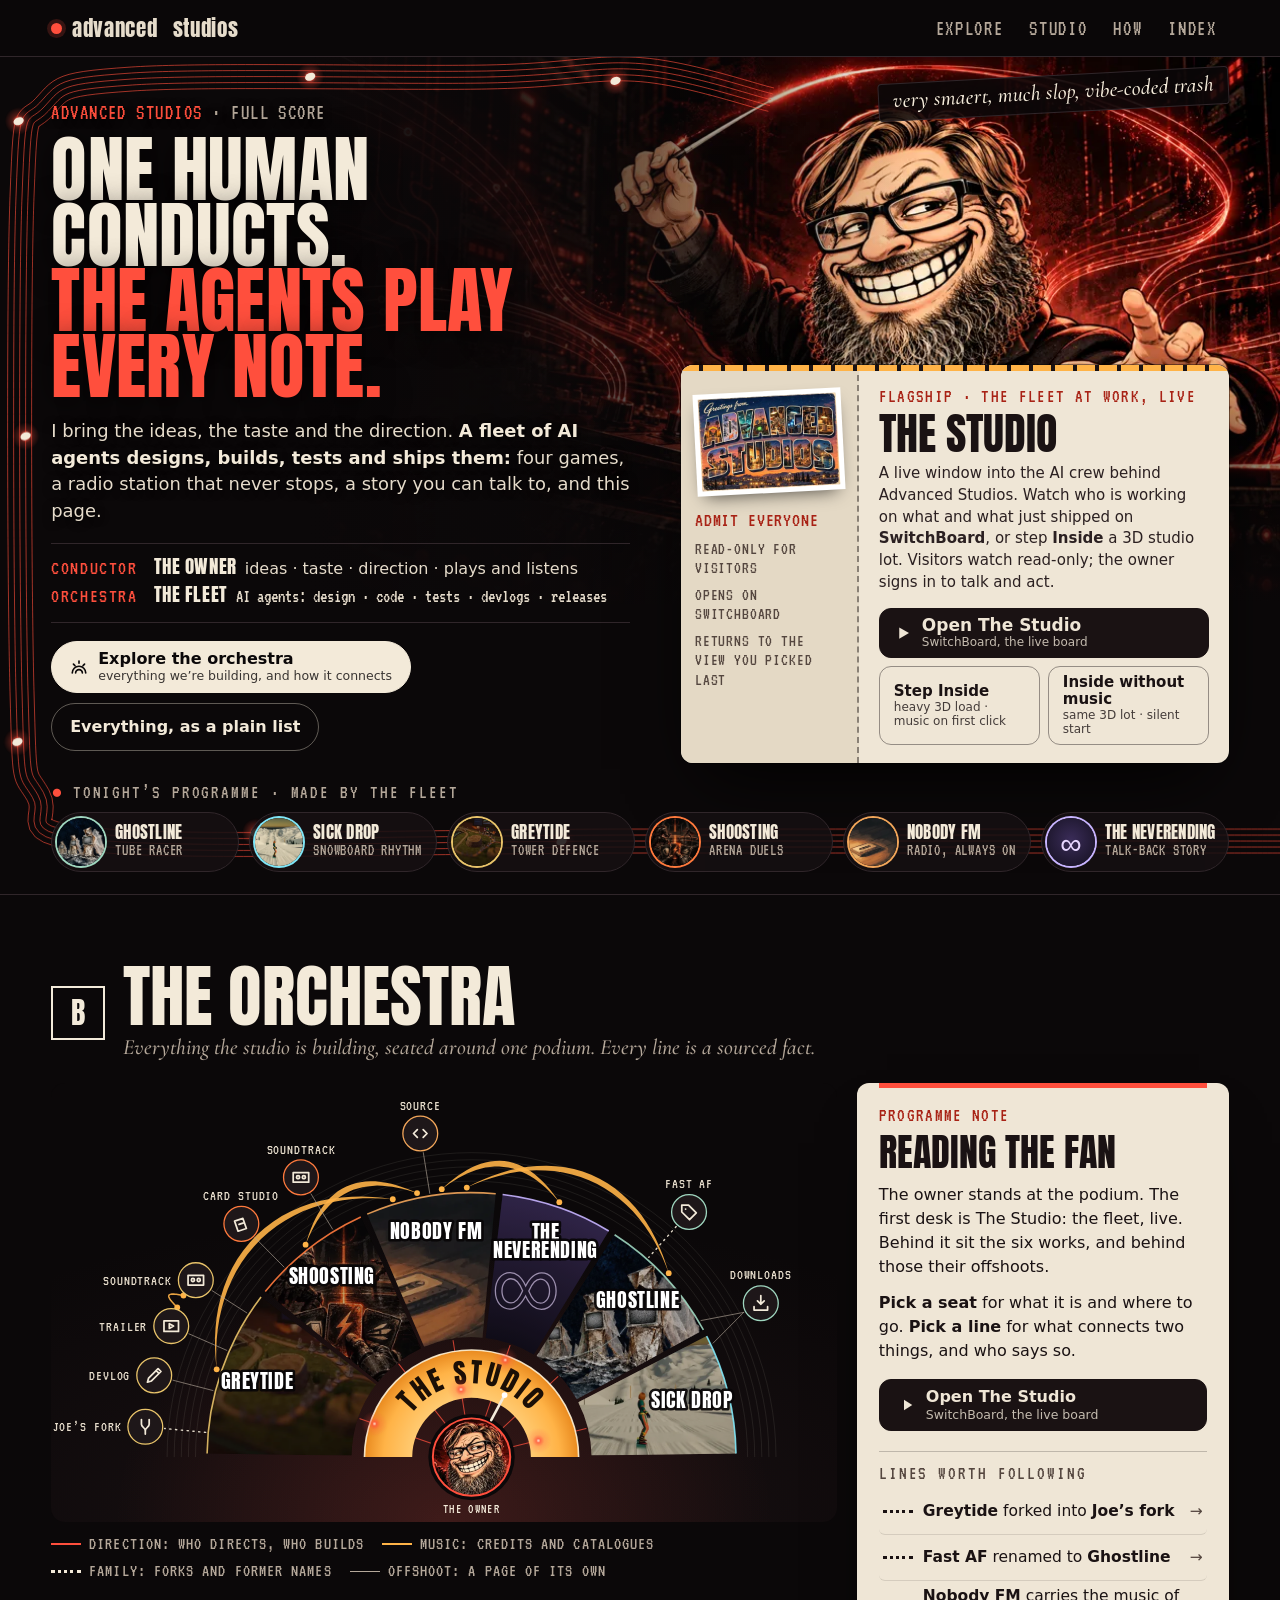
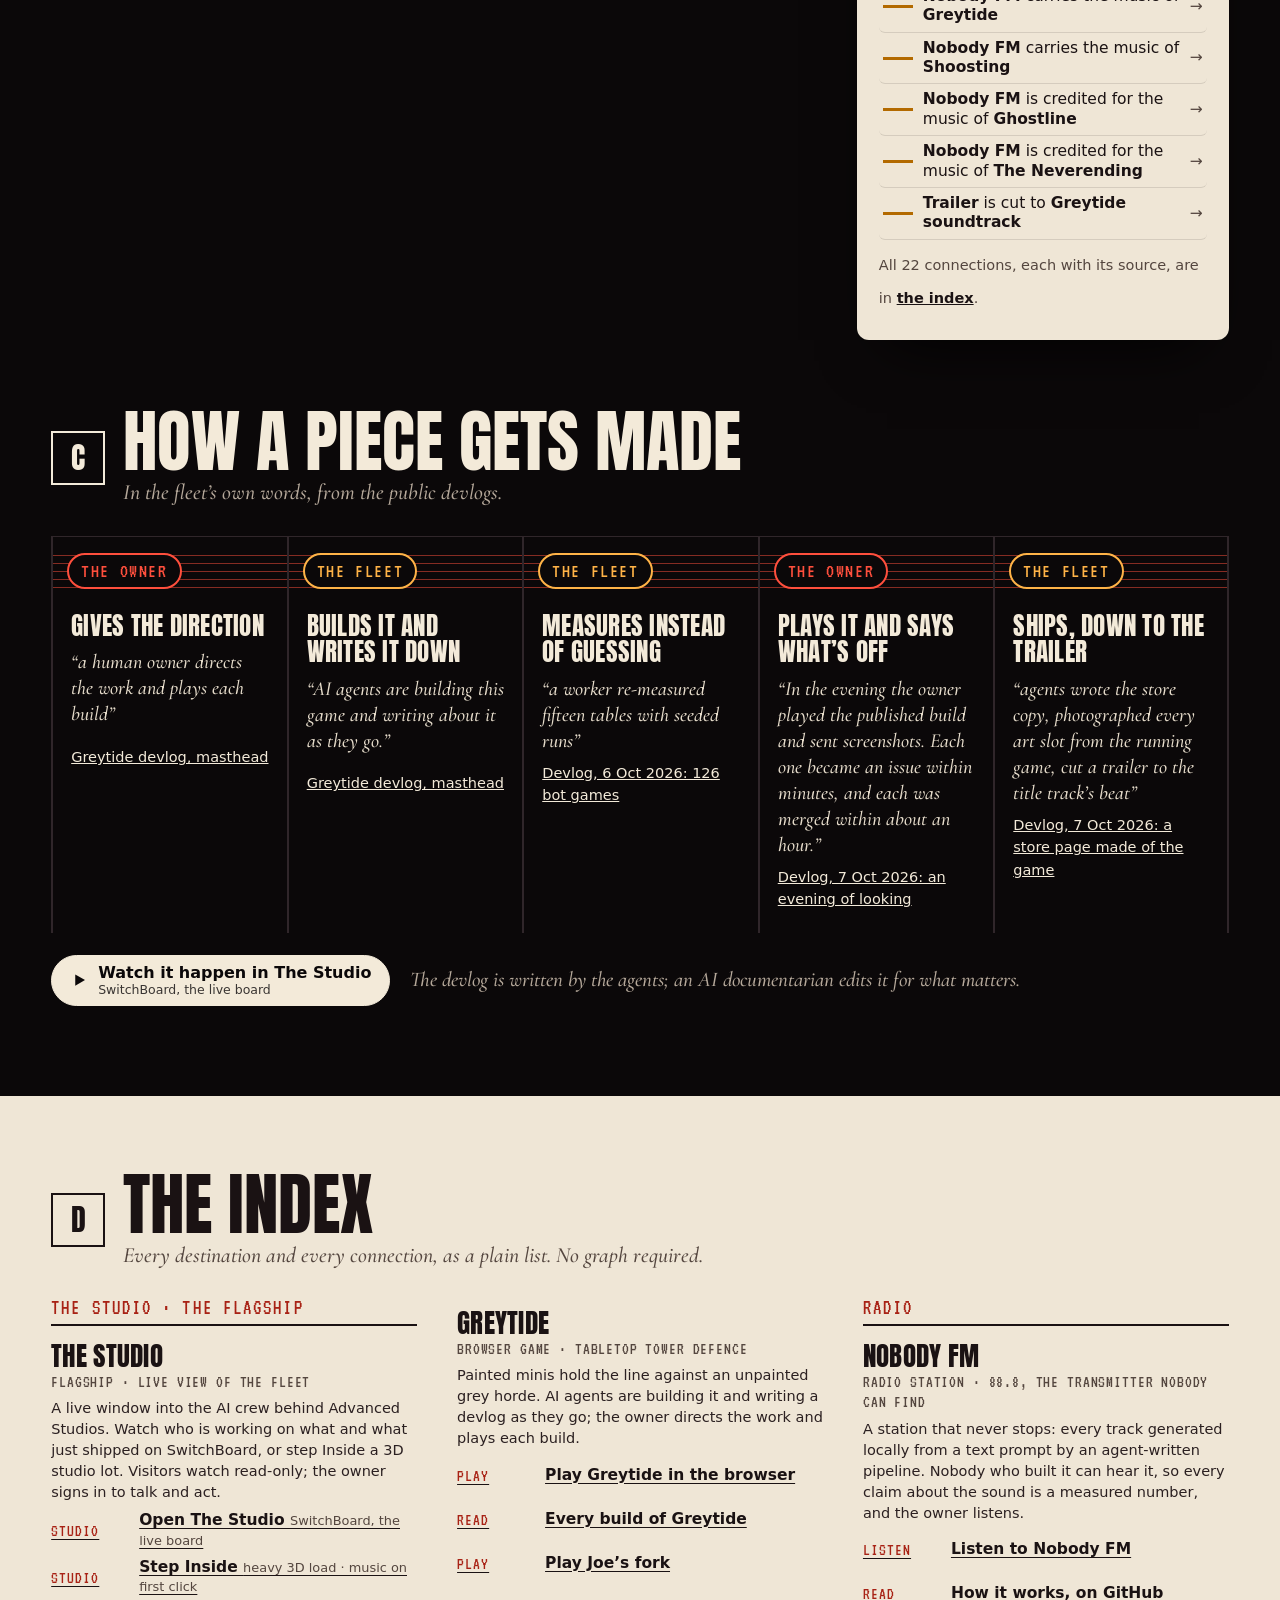
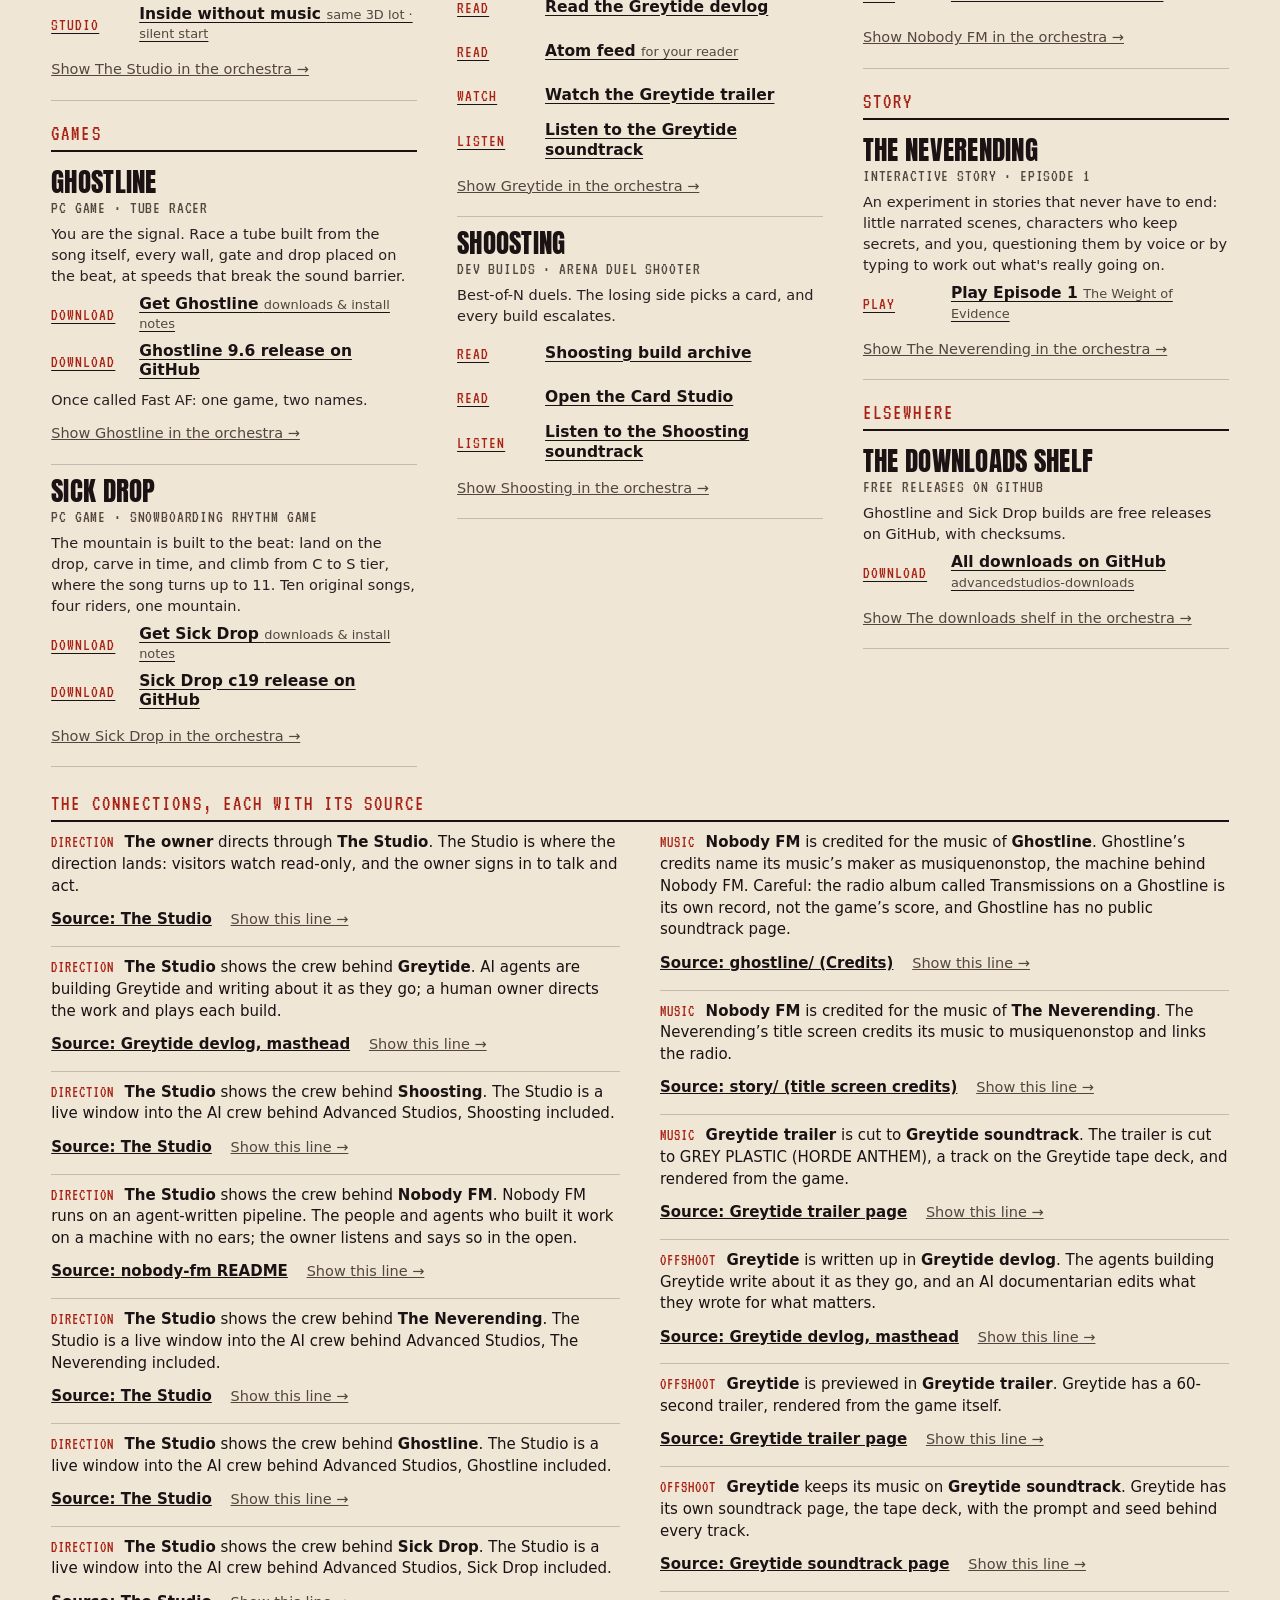
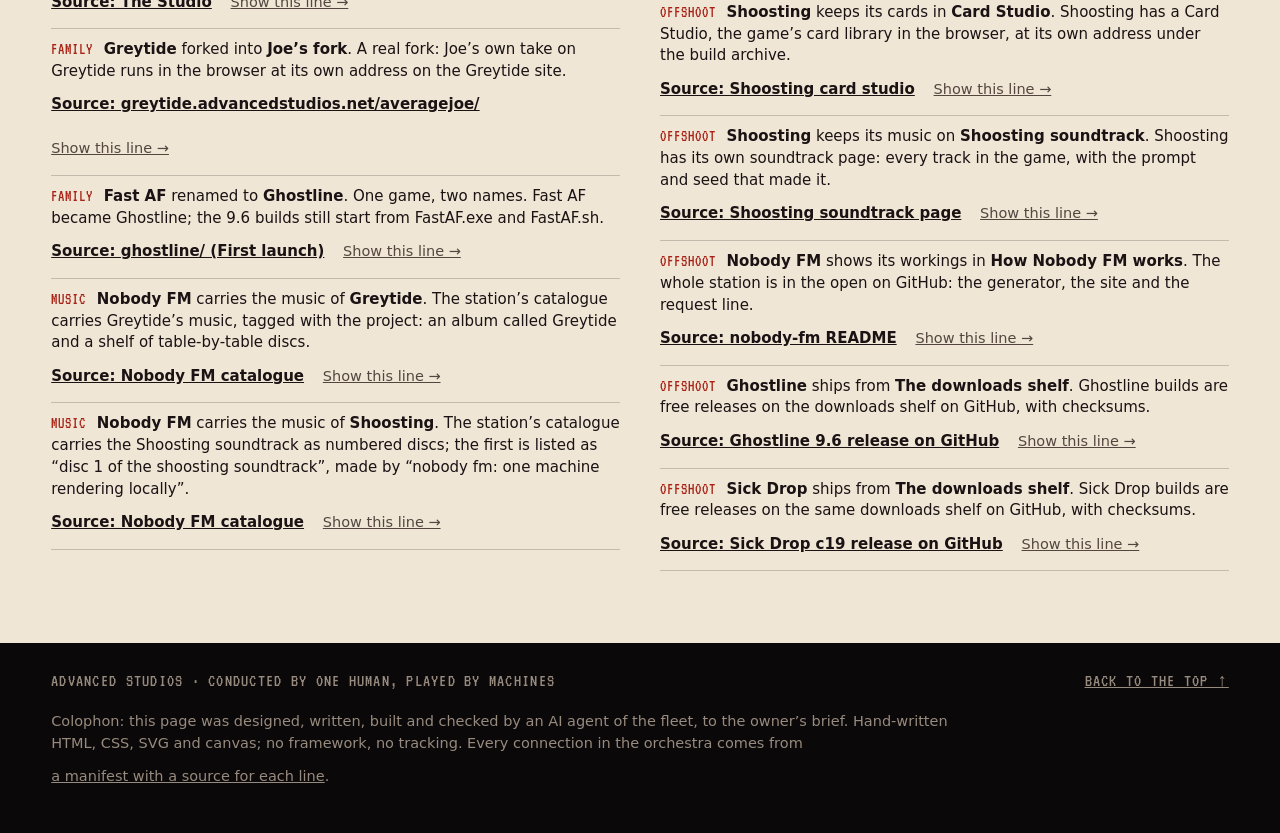
==== commit 62a9f638: "front page: Full Score, an explorable showcase of everything the fleet builds (owner reviewed) One h" ====
--- a/index.html
+++ b/index.html
@@ -4,11 +4,11 @@
 <meta charset="utf-8">
 <meta name="viewport" content="width=device-width, initial-scale=1">
 <title>advanced studios</title>
-<meta name="description" content="advanced studios: games you can download or play in the browser, a radio station that never stops, and a story you can talk to.">
+<meta name="description" content="advanced studios: one human conducts, a fleet of AI agents builds and ships. Games, a radio station that never stops, a story you can talk to, and a live window into the studio.">
 <meta property="og:title" content="advanced studios">
-<meta property="og:description" content="Games you can download or play in the browser, a radio station that never stops, and a story you can talk to.">
+<meta property="og:description" content="One human conducts. A fleet of AI agents builds and ships: games, a radio station that never stops, a story you can talk to.">
 <meta property="og:image" content="https://advancedstudios.net/img/guide/og.jpg">
-<meta name="theme-color" content="#0c0b0e">
+<meta name="theme-color" content="#0b0809">
 <link rel="icon" href="data:,">
 <link rel="preload" href="fonts/anton-latin-400-normal.woff2" as="font" type="font/woff2" crossorigin>
 <link rel="preload" href="fonts/vt323-latin-400-normal.woff2" as="font" type="font/woff2" crossorigin>
@@ -16,419 +16,641 @@
   /* fonts: self-hosted, SIL OFL 1.1 (see fonts/LICENSE.txt) */
   @font-face { font-family: "Anton"; font-style: normal; font-weight: 400; font-display: swap; src: url("fonts/anton-latin-400-normal.woff2") format("woff2"); }
   @font-face { font-family: "VT323"; font-style: normal; font-weight: 400; font-display: swap; src: url("fonts/vt323-latin-400-normal.woff2") format("woff2"); }
-
-  /* THE LATE-NIGHT PROGRAM GUIDE: a listings magazine read after midnight.
-     Ink page, newsprint type, one broadcast red; Anton for headlines, VT323 for channels and dates. */
+  @font-face { font-family: "Cormorant"; font-style: italic; font-weight: 500; font-display: swap; src: url("fonts/cormorant-garamond-latin-500-italic.woff2") format("woff2"); }
+
+  /* FULL SCORE. One human conducts; a fleet of agents plays every note.
+     The conductor's baton lines leave the picture and become the page: the stave the works sit on,
+     the rays of the orchestra fan, the slurs between related things.
+     Three voices in type: Anton is the poster, Cormorant italic is the conductor's marking on the score,
+     VT323 is the machines. Ink stage, bone paper for anything you are meant to read at length. */
   :root {
     color-scheme: dark;
-    --ink: #0c0b0e;
-    --ink2: #141217;
-    --paper: #efe7da;
-    --text: #e4dcd0;
-    --dim: #a59b93;
-    --faint: #8a807a;
-    --rule: #2b2629;
-    --red: #ff5a45;
+    --ink: #0b0809;
+    --ink2: #151012;
+    --ink3: #1e1719;
+    --bone: #f3ead9;
+    --text: #e6dccb;
+    --dim: #b5a89a;
+    --faint: #978a7e;
+    --rule: #30262a;
+    --red: #ff4f3d;
+    --amber: #ffb347;
+    --paper: #efe6d6;
+    --paper2: #e4d9c5;
+    --pink: #1a1213;
+    --pdim: #54463f;
+    --pred: #a82215;
     --gut: clamp(16px, 4vw, 56px);
-    --max: 1240px;
+    --max: 1328px;
+    --bar: 56px;
   }
   * { box-sizing: border-box; }
-  html { scroll-behavior: smooth; scroll-padding-top: 72px; }
-  body { margin: 0; background: var(--ink); color: var(--text); font: 17px/1.6 system-ui, -apple-system, "Segoe UI", Roboto, sans-serif; -webkit-font-smoothing: antialiased; }
+  html { scroll-behavior: smooth; scroll-padding-top: calc(var(--bar) + 16px); }
+  body { margin: 0; background: var(--ink); color: var(--text); font: 17px/1.55 system-ui, -apple-system, "Segoe UI", Roboto, sans-serif; -webkit-font-smoothing: antialiased; overflow-x: hidden; }
   a { color: inherit; }
   img { display: block; max-width: 100%; }
-  :focus-visible { outline: 3px solid var(--paper); outline-offset: 3px; border-radius: 6px; }
+  h1, h2, h3, h4, p, ul, ol, dl, dd { margin: 0; padding: 0; }
+  ul, ol { list-style: none; }
+  :focus-visible { outline: 3px solid var(--bone); outline-offset: 3px; border-radius: 6px; }
+  .paper :focus-visible { outline-color: var(--pink); }
   .sr { position: absolute; width: 1px; height: 1px; overflow: hidden; clip: rect(0 0 0 0); clip-path: inset(50%); white-space: nowrap; }
   .wrap { max-width: var(--max); margin: 0 auto; padding: 0 var(--gut); }
-  .vt { font-family: VT323, ui-monospace, monospace; letter-spacing: .06em; text-transform: uppercase; }
-  .skip { position: absolute; left: 8px; top: -60px; z-index: 50; background: var(--paper); color: var(--ink); padding: 10px 14px; border-radius: 6px; font-weight: 600; }
+  .vt { font-family: VT323, ui-monospace, monospace; letter-spacing: .07em; text-transform: uppercase; }
+  .it { font-family: Cormorant, Georgia, "Times New Roman", serif; font-style: italic; font-weight: 500; }
+  .skip { position: absolute; left: 8px; top: -70px; z-index: 60; background: var(--bone); color: var(--ink); padding: 12px 16px; border-radius: 6px; font-weight: 650; }
   .skip:focus { top: 8px; }
 
-  /* ---- top bar: the guide's spine, always in reach ---- */
-  .bar { position: sticky; top: 0; z-index: 20; background: rgba(12,11,14,.93); backdrop-filter: blur(8px); -webkit-backdrop-filter: blur(8px); border-bottom: 1px solid var(--rule); }
-  .bar .wrap { display: flex; align-items: center; justify-content: space-between; gap: 12px; min-height: 60px; }
-  .mark { display: inline-flex; align-items: center; gap: 10px; text-decoration: none; font: 400 22px/1 Anton, Impact, sans-serif; letter-spacing: .02em; min-height: 44px; white-space: nowrap; }
-  .mark i { width: 12px; height: 12px; border-radius: 50%; background: var(--red); box-shadow: 0 0 0 4px rgba(255,90,69,.18); }
+  /* ---- bar ---- */
+  .bar { position: sticky; top: 0; z-index: 30; background: rgba(11,8,9,.95); backdrop-filter: blur(10px); -webkit-backdrop-filter: blur(10px); border-bottom: 1px solid var(--rule); }
+  .bar .wrap { display: flex; align-items: center; justify-content: space-between; gap: 8px; min-height: var(--bar); }
+  .mark { display: inline-flex; align-items: center; gap: 10px; text-decoration: none; font: 400 21px/1 Anton, Impact, sans-serif; letter-spacing: .03em; min-height: 44px; white-space: nowrap; text-transform: lowercase; }
+  .mark i { width: 11px; height: 11px; border-radius: 50%; background: var(--red); box-shadow: 0 0 0 4px rgba(255,79,61,.18); }
   .bar nav { display: flex; gap: 2px; }
-  .bar nav a { display: inline-flex; align-items: center; min-height: 44px; padding: 0 12px; text-decoration: none; color: var(--dim); font: 400 21px/1 VT323, monospace; letter-spacing: .08em; text-transform: uppercase; border-radius: 6px; }
-  .bar nav a:hover { color: var(--paper); background: rgba(239,231,218,.06); }
-
-  /* ---- masthead: the old front page's hero graphic, now the cover of the guide ----
-     The maestro keeps the right of the picture; the lockup sits over the quiet left, and the
-     "now showing" panel overlaps the bottom edge like a listings box printed over the cover. */
-  .mast { border-bottom: 1px solid var(--rule); padding-bottom: clamp(32px, 5vw, 56px); }
-  .cover { position: relative; isolation: isolate; overflow: hidden; background: #120708; aspect-ratio: 16 / 9; min-height: 560px; max-height: 92vh; display: flex; align-items: flex-end; }
-  .cover picture, .cover img { position: absolute; inset: 0; width: 100%; height: 100%; }
-  .cover img { object-fit: cover; object-position: 66% 28%; z-index: -2; }
-  .cover::before { content: ""; position: absolute; inset: 0; z-index: -1; background:
-      linear-gradient(90deg, rgba(12,11,14,.94) 0%, rgba(12,11,14,.78) 26%, rgba(12,11,14,.25) 50%, transparent 64%),
-      linear-gradient(0deg, var(--ink) 0%, rgba(12,11,14,.6) 16%, transparent 36%); }
-  .cover::after { content: ""; position: absolute; inset: 0; z-index: -1; pointer-events: none; background: repeating-linear-gradient(0deg, rgba(0,0,0,.16) 0 1px, transparent 1px 3px); }
-  .lock { width: 100%; padding-top: 48px; padding-bottom: clamp(96px, 11vw, 150px); }
-  .lock > * { max-width: min(600px, 48%); }
-  .issue { margin: 0 0 16px; color: var(--red); font-size: 21px; text-shadow: 0 1px 8px #000; }
-  .issue span { color: var(--dim); }
-  .mast h1 { margin: 0; font: 400 clamp(60px, 9vw, 140px)/.86 Anton, Impact, sans-serif; text-transform: uppercase; color: var(--paper); text-shadow: 0 4px 30px rgba(0,0,0,.6); }
-  .mast h1 em { font-style: normal; display: block; color: transparent; -webkit-text-stroke: 1.6px var(--paper); }
-  .lede a { color: var(--paper); text-decoration-color: var(--red); text-underline-offset: 3px; }
-  .lede { margin: 22px 0 0; font-size: clamp(17px, 1.45vw, 20px); line-height: 1.5; color: var(--text); text-shadow: 0 1px 10px #000; }
-  /* the studio's own voice, kept from the old front page: doge speak, on the picture and in the margin */
-  .doge { margin: 14px 0 0; font: 700 clamp(15px, 1.4vw, 18px)/1.5 "Comic Sans MS", "Comic Neue", "Chalkboard SE", cursive; transform: rotate(-2deg); transform-origin: left; text-shadow: 0 0 10px rgba(0,0,0,.9); }
-  .doge span { display: inline-block; margin-right: .5em; }
-  .doge .c1 { color: #ff7ae6; } .doge .c2 { color: #8cff62; } .doge .c3 { color: #62e6ff; }
-  .such { position: absolute; z-index: 1; font: 700 clamp(15px, 1.5vw, 24px)/1 "Comic Sans MS", "Comic Neue", "Chalkboard SE", cursive; text-shadow: 0 0 10px rgba(0,0,0,.95), 0 2px 2px rgba(0,0,0,.8); white-space: nowrap; pointer-events: none; }
-  .such.s1 { right: 6%; top: 64%; color: #8cff62; transform: rotate(-6deg); }
-  .such.s2 { left: 53%; top: 74%; color: #62e6ff; transform: rotate(3deg); }
-  .such.s3 { right: 30%; top: 14%; color: #ffe14f; transform: rotate(-8deg); }
-  .nowrow { position: relative; z-index: 2; margin-top: clamp(-88px, -6vw, -56px); }
-  .nowrow .now { margin-left: auto; max-width: 980px; }
-  .nowrow .now ol { display: grid; grid-template-columns: repeat(3, minmax(0, 1fr)); }
-  .nowrow .now li + li { border-top: 0; border-left: 1px solid var(--rule); }
-
-  /* now showing: the newest releases, each dated from its own release record */
-  .now { border: 1px solid var(--rule); border-radius: 10px; background: rgba(20,18,23,.96); box-shadow: 0 30px 60px -30px rgba(0,0,0,.9); }
-  .now h2 { margin: 0; padding: 14px 18px 12px; border-bottom: 1px solid var(--rule); font: 400 22px/1 VT323, monospace; letter-spacing: .1em; text-transform: uppercase; color: var(--paper); display: flex; justify-content: space-between; align-items: baseline; gap: 12px; }
-  .now h2 small { color: var(--faint); font-size: 18px; letter-spacing: .06em; }
-  .now ol { list-style: none; margin: 0; padding: 0; }
-  .now li + li { border-top: 1px solid var(--rule); }
-  .now a { display: grid; grid-template-columns: 70px 1fr auto; gap: 14px; align-items: center; padding: 12px 18px; min-height: 64px; text-decoration: none; }
-  .now a:hover { background: rgba(239,231,218,.04); }
-  .now .t { font: 400 20px/1.05 VT323, monospace; color: var(--red); letter-spacing: .04em; text-transform: uppercase; }
-  .now b { display: block; font: 400 21px/1.1 Anton, Impact, sans-serif; letter-spacing: .02em; text-transform: uppercase; color: var(--paper); }
-  .now .w { display: block; font-size: 14.5px; color: var(--dim); margin-top: 3px; }
-  .now .go { color: var(--faint); font-size: 20px; }
-
-  /* ---- sections: one listings page per kind of thing ---- */
-  .sect { padding: clamp(44px, 7vw, 88px) 0 0; }
-  .sect .head { display: flex; align-items: baseline; justify-content: space-between; gap: 6px 16px; flex-wrap: wrap; padding-bottom: 14px; border-bottom: 3px solid var(--paper); }
-  .sect h2 { margin: 0; font: 400 clamp(44px, 6vw, 76px)/.95 Anton, Impact, sans-serif; text-transform: uppercase; color: var(--paper); }
-  .sect .head p { margin: 0; color: var(--dim); font-size: 20px; }
-
-  /* one listing = channel slot | picture | what it is and what you can do */
-  .listing { --acc: var(--red); display: grid; grid-template-columns: 92px minmax(0, 1.05fr) minmax(0, 1fr); gap: clamp(18px, 3vw, 40px); padding: clamp(26px, 3.6vw, 44px) 0; border-bottom: 1px solid var(--rule); align-items: start; }
-  .slot { padding-top: 4px; }
-  .slot .ch { display: block; font: 400 30px/1 VT323, monospace; color: var(--acc); letter-spacing: .04em; }
-  .slot .k { display: block; margin-top: 8px; font: 400 17px/1.25 VT323, monospace; color: var(--faint); letter-spacing: .06em; text-transform: uppercase; }
-  .pic { position: relative; border-radius: 8px; overflow: hidden; background: #000; aspect-ratio: 16 / 10; box-shadow: 0 1px 0 rgba(255,255,255,.06) inset, 0 24px 60px -30px rgba(0,0,0,.9); }
-  .pic img { width: 100%; height: 100%; object-fit: cover; }
-  .pic::after { content: ""; position: absolute; inset: 0; pointer-events: none; background: repeating-linear-gradient(0deg, rgba(0,0,0,.13) 0 1px, transparent 1px 3px); }
-  .pic .cap { position: absolute; z-index: 1; left: 12px; bottom: 10px; font: 400 17px/1 VT323, monospace; letter-spacing: .08em; text-transform: uppercase; color: rgba(255,255,255,.82); text-shadow: 0 1px 3px #000; }
-  .body h3 { margin: 0; font: 400 clamp(38px, 4.4vw, 60px)/.95 Anton, Impact, sans-serif; text-transform: uppercase; color: var(--paper); }
-  .body .kind { margin: 10px 0 0; font: 400 19px/1.2 VT323, monospace; letter-spacing: .07em; text-transform: uppercase; color: var(--acc); }
-  .body .pitch { margin: 14px 0 0; font-size: 17.5px; color: var(--text); max-width: 34em; }
-  .facts { margin: 14px 0 0; padding: 0; list-style: none; display: flex; flex-wrap: wrap; gap: 4px 18px; font: 400 18px/1.3 VT323, monospace; letter-spacing: .05em; text-transform: uppercase; color: var(--dim); }
-  .facts li::before { content: "\25B8\00A0"; color: var(--faint); }
-
-  /* actions: labelled, at least 48px tall, the main one filled */
-  .acts { display: flex; flex-wrap: wrap; gap: 10px; margin-top: 22px; }
-  .btn { display: inline-flex; align-items: center; gap: 10px; min-height: 48px; padding: 9px 18px; border-radius: 999px; text-decoration: none; font-weight: 650; font-size: 16px; line-height: 1.15; border: 1.5px solid rgba(239,231,218,.34); color: var(--paper); transition: background .15s, border-color .15s, transform .15s; }
-  .btn:hover { border-color: var(--paper); background: rgba(239,231,218,.07); }
-  .btn.p { background: var(--paper); color: var(--ink); border-color: var(--paper); }
+  .bar nav a { display: inline-flex; align-items: center; justify-content: center; min-height: 44px; min-width: 44px; padding: 0 12px; text-decoration: none; color: var(--dim); font: 400 21px/1 VT323, monospace; letter-spacing: .08em; text-transform: uppercase; border-radius: 6px; }
+  .bar nav a:hover { color: var(--bone); background: rgba(243,234,217,.07); }
+
+  /* ---- buttons ---- */
+  .btn { display: inline-flex; align-items: center; gap: 10px; min-height: 48px; padding: 8px 18px; border-radius: 999px; text-decoration: none; font-weight: 650; font-size: 16px; line-height: 1.15; border: 1.5px solid rgba(243,234,217,.36); color: var(--bone); transition: background .15s, border-color .15s, transform .15s; text-align: left; }
+  .btn:hover { border-color: var(--bone); background: rgba(243,234,217,.08); }
+  .btn.p { background: var(--bone); color: var(--ink); border-color: var(--bone); }
   .btn.p:hover { background: #fff; transform: translateY(-1px); }
+  .btn small { display: block; font-weight: 500; font-size: 12.5px; opacity: .8; margin-top: 1px; }
   .btn svg { width: 18px; height: 18px; flex: none; }
-  .btn small { display: block; font-weight: 500; font-size: 12.5px; opacity: .75; }
-
-  /* the lead listing in a section gets the full width for its picture */
-  .listing.big { grid-template-columns: 92px minmax(0, 1fr); }
-  .listing.big .pic { aspect-ratio: 16 / 7.2; }
-  .listing.big .body { grid-column: 2; display: grid; grid-template-columns: minmax(0, 1fr) minmax(0, 1fr); gap: 0 clamp(24px, 4vw, 56px); align-items: start; }
-  .listing.big .body .acts { margin-top: 6px; }
-
-  /* the story has no screenshot, so it gets a set of its own */
-  .pic, .scroll { text-decoration: none; }
-  .scroll { position: relative; overflow: hidden; border-radius: 8px; aspect-ratio: 16 / 10; background: radial-gradient(90% 80% at 50% 45%, #2b2140 0%, #120f1c 60%, #0a0910 100%); display: grid; place-items: center; }
-  .scroll .inf { font: 400 clamp(110px, 15vw, 190px)/1 Anton, Impact, sans-serif; color: transparent; -webkit-text-stroke: 1.6px rgba(231,214,255,.8); }
-  .scroll .ep { position: absolute; left: 18px; right: 18px; bottom: 14px; font: 400 20px/1.2 VT323, monospace; color: #d3c3f6; letter-spacing: .08em; text-transform: uppercase; }
-  .scroll .q { position: absolute; top: 16px; left: 18px; right: 18px; font: italic 500 16px/1.4 Georgia, serif; color: #c4b5e0; }
-
-  .also { margin: 18px 0 0; padding-top: 14px; border-top: 1px dashed var(--rule); color: var(--dim); font-size: 15.5px; }
-  .also a { color: var(--paper); display: inline-block; padding: 10px 0; margin: -10px 0; }
-
-  /* ---- more places ---- */
-  .elsewhere { margin-top: clamp(44px, 7vw, 88px); border-top: 3px solid var(--paper); padding: 22px 0 0; display: grid; grid-template-columns: repeat(auto-fit, minmax(250px, 1fr)); gap: 18px 40px; }
-  .elsewhere h2 { margin: 0 0 4px; font: 400 22px/1 VT323, monospace; letter-spacing: .1em; color: var(--paper); text-transform: uppercase; }
-  .elsewhere p { margin: 0; color: var(--dim); font-size: 15.5px; }
-  .elsewhere a { display: inline-flex; align-items: center; min-height: 44px; color: var(--paper); }
-  footer { margin-top: 56px; border-top: 1px solid var(--rule); }
-  footer .wrap { display: flex; justify-content: space-between; align-items: center; gap: 8px 16px; flex-wrap: wrap; padding-top: 12px; padding-bottom: 32px; color: var(--faint); font: 400 18px/1.4 VT323, monospace; letter-spacing: .08em; text-transform: uppercase; }
+  .paper .btn { border-color: rgba(26,18,19,.42); color: var(--pink); }
+  .paper .btn:hover { border-color: var(--pink); background: rgba(26,18,19,.06); }
+  .paper .btn.p { background: var(--pink); color: var(--paper); border-color: var(--pink); }
+  .paper .btn.p:hover { background: #000; }
+
+  /* ---- A. the front door ---- */
+  .hero { position: relative; isolation: isolate; overflow: hidden; border-bottom: 1px solid var(--rule); }
+  .hero-art { position: absolute; z-index: -3; right: 0; top: 0; width: min(76vw, 1180px); aspect-ratio: 16 / 9; }
+  .hero-art picture, .hero-art img { position: absolute; inset: 0; width: 100%; height: 100%; }
+  .hero-art img { object-fit: cover; object-position: 70% 22%; }
+  .hero-art::after { content: ""; position: absolute; inset: 0; background:
+      linear-gradient(90deg, var(--ink) 0%, rgba(11,8,9,.86) 22%, rgba(11,8,9,.3) 46%, transparent 62%),
+      linear-gradient(0deg, var(--ink) 0%, rgba(11,8,9,.5) 22%, transparent 46%); }
+  .hero-lines { position: absolute; z-index: -1; inset: 0; width: 100%; height: 100%; pointer-events: none; }
+  .hero-grid { display: grid; grid-template-columns: minmax(0, 1fr) minmax(0, 548px); grid-template-rows: auto 1fr; gap: 0 clamp(24px, 4vw, 64px); align-items: start; padding-top: clamp(34px, 5vh, 52px); min-height: calc(min(100vh, 940px) - var(--bar) - 138px); }
+  .hero-copy { max-width: 640px; grid-column: 1; }
+  .hero-grid > .ticket { grid-column: 2; grid-row: 1 / span 2; align-self: end; }
+  .eyebrow { color: var(--red); font-size: 21px; line-height: 1; margin-bottom: 14px; text-shadow: 0 1px 8px #000; }
+  .eyebrow span { color: var(--dim); }
+  .hero h1 { font: 400 clamp(46px, 5.7vw, 84px)/.9 Anton, Impact, sans-serif; text-transform: uppercase; color: var(--bone); letter-spacing: .005em; text-shadow: 0 4px 30px rgba(0,0,0,.7); }
+  .hero h1 span { display: block; white-space: nowrap; }
+  .hero h1 .r { color: var(--red); }
+  .lede { margin-top: 18px; font-size: clamp(17px, 1.4vw, 19.5px); line-height: 1.5; max-width: 33em; text-shadow: 0 1px 10px #000; }
+  .lede b { color: var(--bone); }
+  /* the playbill credits: who conducts, who plays */
+  .bill { margin-top: 18px; display: grid; grid-template-columns: auto minmax(0, 1fr); gap: 4px 16px; align-items: baseline; max-width: 640px; border-top: 1px solid var(--rule); border-bottom: 1px solid var(--rule); padding: 12px 0; }
+  .bill dt { font: 400 20px/1.2 VT323, monospace; letter-spacing: .08em; text-transform: uppercase; color: var(--red); }
+  .bill dd { font-size: 16px; line-height: 1.35; color: var(--text); }
+  .bill dd b { font: 400 19px/1 Anton, Impact, sans-serif; letter-spacing: .03em; text-transform: uppercase; color: var(--bone); margin-right: 8px; }
+  .bill .fleet { font-family: VT323, monospace; font-size: 18.5px; letter-spacing: 0; }
+  .cta { display: flex; flex-wrap: wrap; gap: 10px; margin-top: 18px; }
+  .marking { position: absolute; z-index: -1; right: clamp(16px, 4vw, 64px); top: 18px; font-size: clamp(18px, 1.7vw, 25px); line-height: 1.1; color: var(--bone); transform: rotate(-3deg); white-space: nowrap; background: rgba(11,8,9,.86); padding: 5px 14px 7px; border-radius: 4px; border: 1px solid var(--rule); }
+
+  /* the Studio, as a ticket: the flagship, docked on the first screen */
+  .ticket { position: relative; display: grid; grid-template-columns: 178px minmax(0, 1fr); border-radius: 12px; box-shadow: 0 30px 70px -24px #000, 0 0 0 1px rgba(0,0,0,.4); overflow: hidden; }
+  .ticket::before { content: ""; position: absolute; left: 0; right: 0; top: 0; height: 6px; background: repeating-linear-gradient(90deg, var(--amber) 0 18px, var(--pink) 18px 22px); }
+  .tk-stub { padding: 26px 14px 14px; border-right: 2px dashed rgba(26,18,19,.45); background: var(--paper2); display: flex; flex-direction: column; gap: 16px; }
+  .tk-pic { display: block; padding: 5px; background: #fff; box-shadow: 0 8px 18px -8px rgba(0,0,0,.7); transform: rotate(-3deg); }
+  .tk-pic img { width: 100%; height: auto; }
+  .tk-stub ul { font: 400 17px/1.15 VT323, monospace; letter-spacing: .05em; text-transform: uppercase; color: var(--pdim); display: grid; gap: 7px; }
+  .tk-stub li:first-child { color: var(--pred); font-size: 20px; }
+  .tk-body { padding: 22px 20px 18px; min-width: 0; }
+  .tk-kick { color: var(--pred); font-size: 19px; line-height: 1; }
+  .ticket h2 { font: 400 clamp(36px, 3.4vw, 46px)/1 Anton, Impact, sans-serif; text-transform: uppercase; margin-top: 6px; }
+  .ticket p.tk-copy { margin-top: 8px; font-size: 15px; line-height: 1.45; color: #2b2021; }
+  .tk-acts { display: grid; grid-template-columns: 1fr 1fr; gap: 8px; margin-top: 14px; }
+  .tk-acts .btn { padding: 7px 14px; font-size: 15px; border-radius: 12px; }
+  .tk-acts .btn.p { grid-column: 1 / -1; font-size: 17px; }
+  .tk-acts .btn small { font-size: 12px; }
+
+  /* tonight's programme: the six works, sitting on the stave the baton draws */
+  .programme { position: relative; margin-top: 20px; padding-bottom: 22px; }
+  .programme h2 { font: 400 19px/1 VT323, monospace; letter-spacing: .1em; text-transform: uppercase; color: var(--dim); margin-bottom: 10px; }
+  .programme h2 b { display: inline; color: var(--red); font: inherit; }
+  .programme ul { display: grid; grid-template-columns: repeat(6, minmax(0, 1fr)); gap: 10px; }
+  .programme a { display: flex; align-items: center; gap: 10px; min-height: 60px; padding: 5px 10px 5px 5px; border-radius: 999px; text-decoration: none; background: rgba(21,16,18,.86); border: 1px solid var(--rule); transition: border-color .15s, transform .15s, background .15s; }
+  .programme a:hover { border-color: var(--acc, var(--bone)); background: var(--ink3); transform: translateY(-2px); }
+  .programme .th { flex: none; width: 48px; height: 48px; border-radius: 50%; overflow: hidden; background: #000; box-shadow: 0 0 0 2px var(--acc, var(--rule)); display: grid; place-items: center; }
+  .programme .th img { width: 100%; height: 100%; object-fit: cover; }
+  .programme .th.inf { background: radial-gradient(circle at 50% 45%, #3a2c58, #130f1e); color: #e7d6ff; font: 400 30px/1 Anton, Impact, sans-serif; }
+  .programme b { display: block; font: 400 17px/1.05 Anton, Impact, sans-serif; letter-spacing: .015em; text-transform: uppercase; color: var(--bone); white-space: nowrap; overflow: hidden; text-overflow: ellipsis; }
+  .programme small { display: block; font: 400 16px/1.1 VT323, monospace; letter-spacing: .05em; text-transform: uppercase; color: var(--dim); white-space: nowrap; overflow: hidden; text-overflow: ellipsis; }
+  .programme span { min-width: 0; }
+
+  /* ---- section heads, with rehearsal marks ---- */
+  .sect { padding: clamp(40px, 5.4vw, 72px) 0 0; }
+  .head { display: grid; grid-template-columns: auto minmax(0, 1fr); gap: 4px 18px; align-items: center; }
+  .reh { grid-row: 1 / span 2; width: 54px; height: 54px; display: grid; place-items: center; border: 2px solid var(--bone); color: var(--bone); font: 400 30px/1 Anton, Impact, sans-serif; }
+  .head h2 { font: 400 clamp(40px, 5.4vw, 72px)/.95 Anton, Impact, sans-serif; text-transform: uppercase; color: var(--bone); }
+  .head p { color: var(--dim); font-size: clamp(18px, 1.7vw, 23px); line-height: 1.25; }
+  .paper .reh { border-color: var(--pink); color: var(--pink); }
+  .paper .head h2 { color: var(--pink); }
+  .paper .head p { color: var(--pdim); }
+
+  /* ---- B. the orchestra (Explore) ---- */
+  .explore > .wrap { max-width: 1480px; }
+  .atlas { display: none; margin-top: 22px; grid-template-columns: minmax(0, 1fr) 372px; gap: 20px; align-items: start; }
+  .atlas > div { position: sticky; top: calc(var(--bar) + 10px); }
+  html.js .atlas { display: grid; }
+  html.js.atlas-failed .atlas { display: none; }
+  .nojs { margin-top: 22px; padding: 16px 18px; border: 1px dashed var(--rule); border-radius: 10px; color: var(--dim); }
+  html.js .nojs { display: none; }
+  html.js.atlas-failed .nojs { display: block; }
+  .nojs a { color: var(--bone); display: inline-block; padding: 12px 0; margin: -12px 0; }
+  .stage { position: relative; aspect-ratio: 1218 / 680; background:
+      radial-gradient(60% 90% at 50% 100%, rgba(255,79,61,.16), transparent 70%),
+      radial-gradient(120% 100% at 50% 100%, #1a1113 0%, var(--ink) 70%); border-radius: 14px; }
+  .stage svg, .stage canvas { position: absolute; inset: 0; width: 100%; height: 100%; display: block; }
+  .stage canvas { pointer-events: none; }
+  .stage svg { overflow: visible; -webkit-tap-highlight-color: transparent; }
+  .stage svg a { cursor: pointer; outline-offset: 2px; }
+  .stage svg text { user-select: none; -webkit-user-select: none; pointer-events: none; }
+  .fan .lbl { font: 400 31px/1 Anton, Impact, sans-serif; letter-spacing: .03em; text-transform: uppercase; fill: #fff; paint-order: stroke; stroke: rgba(8,5,6,.92); stroke-width: 8px; stroke-linejoin: round; }
+  .fan .slbl { font: 400 23px/1 VT323, monospace; letter-spacing: .06em; text-transform: uppercase; fill: var(--text); }
+  .fan .desk-t { font: 400 42px/1 Anton, Impact, sans-serif; letter-spacing: .1em; text-transform: uppercase; fill: #1b0f06; }
+  .fan .desk-s { font: 400 19px/1 VT323, monospace; letter-spacing: .1em; text-transform: uppercase; fill: #3a2208; }
+  .fan .pod-t { font: 400 21px/1 VT323, monospace; letter-spacing: .1em; text-transform: uppercase; fill: var(--bone); }
+  .fan .node { transition: opacity .35s ease, transform .5s cubic-bezier(.2,.8,.2,1); }
+  .fan .rim { fill: none; stroke: var(--acc, var(--bone)); stroke-width: 2.5; opacity: .9; }
+  .fan .row { fill: none; stroke: var(--bone); stroke-width: 1; opacity: .13; }
+  .fan .slur { fill: var(--amber); opacity: .9; transition: opacity .35s ease; }
+  .fan a.line:hover .slur, .fan a.line.on .slur { opacity: 1; fill: #ffd28a; }
+  .fan.has-sel .line.off .slur { opacity: .1; }
+  .fan .scrim { opacity: .24; transition: opacity .3s; }
+  .fan .hit { fill: transparent; stroke: transparent; }
+  .fan a.node:hover .scrim, .fan a.node:focus-visible .scrim, .fan a.node.on .scrim { opacity: 0; }
+  .fan a.node:hover .rim, .fan a.node:focus-visible .rim, .fan a.node.on .rim { stroke-width: 6; opacity: 1; }
+  .fan a.node:focus-visible .rim, .fan a.node:focus-visible .seat-c { stroke: #fff; }
+  .fan .seat-c { fill: var(--ink3); stroke: var(--acc, var(--dim)); stroke-width: 2; transition: fill .2s, stroke-width .2s; }
+  .fan .seat-i { fill: none; stroke: var(--bone); stroke-width: 1.8; stroke-linecap: round; stroke-linejoin: round; }
+  .fan a.node:hover .seat-c, .fan a.node.on .seat-c { fill: #3a2a2d; stroke-width: 4; }
+  .fan a.node:hover .slbl, .fan a.node.on .slbl { fill: var(--bone); }
+  .fan .edge { fill: none; stroke-linecap: round; transition: opacity .35s ease, stroke-width .2s; }
+  .fan .edge.direction { stroke: var(--red); stroke-width: 1.6; opacity: .75; }
+  .fan .edge.music { stroke: var(--amber); stroke-width: 2.4; opacity: .9; }
+  .fan .edge.family { stroke: var(--bone); stroke-width: 2.2; stroke-dasharray: 2 7; opacity: .9; }
+  .fan .edge.page { stroke: var(--dim); stroke-width: 1.4; opacity: .7; }
+  .fan .ehit { fill: none; stroke: transparent; stroke-width: 26; stroke-linecap: round; pointer-events: stroke; }
+  .fan a.line:hover .edge, .fan a.line.on .edge, .fan a.line:focus-visible .edge { stroke-width: 4.5; opacity: 1; }
+  .fan .dot { fill: var(--amber); }
+  .fan.has-sel .node.off .scrim { opacity: .74; }
+  .fan.has-sel .node.off .rim, .fan.has-sel .node.off .seat-c, .fan.has-sel .node.off .seat-i, .fan.has-sel .node.off .inf { opacity: .3; }
+  .fan.has-sel .node.off .slbl { fill: var(--dim); }
+  .fan.has-sel .node.off .desk-fill { opacity: .5; }
+  .fan.has-sel .node.off .pod-img { opacity: .5; }
+  .fan.has-sel .line.off .edge { opacity: .12; }
+  .fan.has-sel .line.off .dot { opacity: .2; }
+  .fan .baton { stroke: var(--bone); stroke-width: 4; stroke-linecap: round; }
+  .fan .baton-tip { fill: #fff; }
+  .fan .pod-ring { fill: none; stroke: var(--red); stroke-width: 3; }
+  .fan a.node.on .pod-ring, .fan a.node:hover .pod-ring { stroke: #fff; stroke-width: 5; }
+  .fan .inf { font: 400 150px/1 Anton, Impact, sans-serif; fill: none; stroke: rgba(231,214,255,.85); stroke-width: 2; }
+  .legend { display: flex; flex-wrap: wrap; gap: 6px 18px; margin-top: 12px; color: var(--dim); font: 400 18px/1.2 VT323, monospace; letter-spacing: .06em; text-transform: uppercase; }
+  .legend li { display: inline-flex; align-items: center; gap: 8px; }
+  .legend em { font-style: normal; }
+  .legend i { display: inline-block; width: 30px; height: 0; border-top: 2.5px solid var(--red); }
+  .legend .k-music i { border-color: var(--amber); }
+  .legend .k-family i { border-top: 3px dotted var(--bone); }
+  .legend .k-page i { border-color: var(--dim); border-top-width: 1.5px; }
+
+  /* the programme note: paper, because it is for reading */
+  .note { background: var(--paper); color: var(--pink); border-radius: 12px; padding: 22px 22px 20px; min-height: 420px; box-shadow: 0 30px 60px -30px #000; position: relative; }
+  .note::before { content: ""; position: absolute; left: 22px; right: 22px; top: 0; height: 5px; background: var(--acc, var(--red)); }
+  .note .kick { font: 400 19px/1.15 VT323, monospace; letter-spacing: .07em; text-transform: uppercase; color: var(--pred); }
+  .note h3 { font: 400 clamp(34px, 3vw, 44px)/1 Anton, Impact, sans-serif; text-transform: uppercase; margin-top: 6px; outline: none; overflow-wrap: anywhere; }
+  .note h3 em { display: block; font: italic 500 25px/1.15 Cormorant, Georgia, serif; text-transform: none; color: var(--pred); margin: 3px 0; }
+  .note .art { margin: 14px -22px 0; aspect-ratio: 16 / 7; background: #1a1213; overflow: hidden; }
+  .note .art img { width: 100%; height: 100%; object-fit: cover; }
+  .note .blurb { margin-top: 14px; font-size: 16.5px; line-height: 1.5; }
+  .note .facts { margin-top: 10px; display: flex; flex-wrap: wrap; gap: 2px 14px; font: 400 18px/1.25 VT323, monospace; letter-spacing: .05em; text-transform: uppercase; color: var(--pdim); }
+  .note .facts li::before { content: "\25B8\00A0"; }
+  .note .aside { margin-top: 10px; font-size: 14.5px; line-height: 1.45; color: var(--pdim); }
+  .note .acts { display: grid; gap: 8px; margin-top: 16px; }
+  .note .acts .btn { border-radius: 12px; }
+  .note h4 { margin-top: 20px; padding-top: 12px; border-top: 1px solid rgba(26,18,19,.22); font: 400 19px/1 VT323, monospace; letter-spacing: .1em; text-transform: uppercase; color: var(--pdim); }
+  .note .offs { margin-top: 4px; }
+  .note .offs li { display: flex; align-items: center; gap: 8px; border-bottom: 1px solid rgba(26,18,19,.12); padding: 4px 0; }
+  .note .off-a { flex: 1 1 auto; min-width: 0; min-height: 46px; display: flex; flex-direction: column; justify-content: center; text-decoration: none; padding: 2px 4px; border-radius: 6px; }
+  .note .off-a:hover { background: rgba(26,18,19,.07); }
+  .note .off-a b { font-size: 15.5px; font-weight: 650; text-decoration: underline; text-underline-offset: 3px; text-decoration-color: rgba(26,18,19,.35); }
+  .note .off-a small { font: 400 16px/1.15 VT323, monospace; letter-spacing: .04em; text-transform: uppercase; color: var(--pdim); }
+  .note .btn.mini { flex: none; min-height: 44px; min-width: 64px; justify-content: center; padding: 4px 14px; font-size: 14.5px; border-radius: 10px; }
+  .note .lines { margin-top: 6px; }
+  .note .lines a { display: grid; grid-template-columns: 30px minmax(0, 1fr) auto; gap: 10px; align-items: center; min-height: 46px; padding: 6px 4px; text-decoration: none; border-bottom: 1px solid rgba(26,18,19,.12); font-size: 15.5px; line-height: 1.25; border-radius: 6px; }
+  .note .lines a:hover { background: rgba(26,18,19,.07); }
+  .note .lines i { display: block; width: 30px; height: 0; border-top: 3px solid var(--pred); }
+  .note .lines .k-music i { border-color: #b36a00; }
+  .note .lines .k-family i { border-top: 3px dotted var(--pink); }
+  .note .lines .k-page i { border-color: var(--pdim); border-top-width: 1.5px; }
+  .note .lines b { font-weight: 650; }
+  .note .lines span.go { color: var(--pdim); }
+  .note .quote { margin-top: 10px; padding-left: 14px; border-left: 3px solid var(--pred); }
+  .note .quote q { font: italic 500 20px/1.25 Cormorant, Georgia, serif; quotes: "\201C" "\201D"; }
+  .note .src { margin-top: 14px; font-size: 14.5px; color: var(--pdim); }
+  .note .src a, .note .quote a, .note .back { display: inline-flex; align-items: center; min-height: 44px; min-width: 44px; color: var(--pink); font-weight: 600; max-width: 100%; overflow-wrap: anywhere; }
+  .note .statement { margin-top: 14px; font: italic 500 23px/1.3 Cormorant, Georgia, serif; }
+  .note .ends { display: grid; gap: 10px; margin-top: 16px; }
+  .note .end { border: 1px solid rgba(26,18,19,.25); border-radius: 12px; padding: 12px; }
+  .note .end b { display: block; font: 400 22px/1 Anton, Impact, sans-serif; text-transform: uppercase; letter-spacing: .02em; }
+  .note .end > small { display: block; font: 400 17px/1.2 VT323, monospace; letter-spacing: .05em; text-transform: uppercase; color: var(--pdim); margin-top: 3px; }
+  .note .end .acts { margin-top: 10px; }
+  .note .back { margin-top: 12px; text-decoration: none; gap: 8px; }
+  .note .back:hover { text-decoration: underline; }
+  .note .how { margin-top: 12px; font-size: 16px; line-height: 1.5; }
+
+  /* ---- C. how a piece gets made ---- */
+  .steps { margin-top: 30px; display: grid; grid-template-columns: repeat(5, minmax(0, 1fr)); border-top: 1px solid var(--rule); counter-reset: bar; position: relative; }
+  .steps::before { content: ""; position: absolute; left: 0; right: 0; top: 18px; height: 33px; background: repeating-linear-gradient(0deg, rgba(255,79,61,.5) 0 1px, transparent 1px 8px); pointer-events: none; }
+  .steps li { position: relative; padding: 76px 18px 22px 18px; border-left: 2px solid var(--rule); counter-increment: bar; }
+  .steps li:last-child { border-right: 2px solid var(--rule); }
+  .steps .who { position: absolute; left: 14px; top: 16px; display: inline-flex; align-items: center; height: 36px; padding: 0 12px; border-radius: 999px; font: 400 20px/1 VT323, monospace; letter-spacing: .08em; text-transform: uppercase; background: var(--ink); border: 2px solid var(--red); color: var(--red); }
+  .steps .who.fleet { border-color: var(--amber); color: var(--amber); }
+  .steps .who.you { border-color: var(--bone); color: var(--bone); }
+  .steps h3 { font: 400 25px/1.05 Anton, Impact, sans-serif; text-transform: uppercase; color: var(--bone); letter-spacing: .01em; }
+  .steps q { display: block; margin-top: 10px; font: italic 500 20px/1.3 Cormorant, Georgia, serif; color: var(--text); quotes: "\201C" "\201D"; }
+  .steps .by { margin-top: 8px; font-size: 14.5px; color: var(--dim); }
+  .steps .by a { display: inline-flex; align-items: center; min-height: 44px; min-width: 44px; color: var(--bone); }
+  .watch { margin-top: 22px; display: flex; flex-wrap: wrap; align-items: center; gap: 12px 20px; color: var(--dim); }
+
+  /* ---- D. the index: everything, plainly ---- */
+  .paper { background: var(--paper); color: var(--pink); color-scheme: light; }
+  .index { margin-top: clamp(48px, 7vw, 92px); padding: clamp(40px, 6vw, 76px) 0 clamp(40px, 6vw, 72px); }
+  .idx { margin-top: 28px; columns: 3 320px; column-gap: 40px; }
+  .idx section { padding: 0 0 22px; }
+  .idx h3 { break-after: avoid; }
+  .idx h3 { font: 400 21px/1 VT323, monospace; letter-spacing: .1em; text-transform: uppercase; color: var(--pred); border-bottom: 2px solid var(--pink); padding-bottom: 6px; margin-bottom: 4px; }
+  .idx article { padding: 12px 0 8px; border-bottom: 1px solid rgba(26,18,19,.2); break-inside: avoid; }
+  .idx h4 { font: 400 27px/1 Anton, Impact, sans-serif; text-transform: uppercase; letter-spacing: .01em; }
+  .idx .tag { font: 400 17px/1.2 VT323, monospace; letter-spacing: .05em; text-transform: uppercase; color: var(--pdim); margin-top: 3px; }
+  .idx .d { font-size: 14.5px; line-height: 1.45; color: #2b2021; margin-top: 6px; }
+  .idx ul { margin-top: 4px; }
+  .idx li a { display: flex; align-items: center; gap: 10px; min-height: 44px; padding: 4px 0; font-weight: 600; font-size: 15.5px; line-height: 1.25; text-underline-offset: 3px; }
+  .idx li a .v { flex: none; min-width: 78px; font: 400 17px/1 VT323, monospace; letter-spacing: .06em; text-transform: uppercase; color: var(--pred); text-decoration: none; display: inline-block; }
+  .idx li a small { font-weight: 400; color: var(--pdim); }
+  .show { display: none; }
+  html.js:not(.atlas-failed) .show { display: inline-flex; align-items: center; min-height: 44px; font-size: 14.5px; color: var(--pdim); font-weight: 500; }
+  .rel { margin-top: 26px; }
+  .rel h3 { font: 400 21px/1 VT323, monospace; letter-spacing: .1em; text-transform: uppercase; color: var(--pred); border-bottom: 2px solid var(--pink); padding-bottom: 6px; }
+  .rel ul { columns: 2 420px; column-gap: 40px; }
+  .rel li { break-inside: avoid; padding: 10px 0 4px; border-bottom: 1px solid rgba(26,18,19,.2); font-size: 15px; line-height: 1.45; }
+  .rel li b { font-weight: 700; }
+  .rel li a { display: inline-flex; align-items: center; min-height: 44px; min-width: 44px; font-weight: 600; margin-right: 14px; max-width: 100%; overflow-wrap: anywhere; }
+  .rel li, .idx article, .note { overflow-wrap: break-word; }
+  .rel .k { font: 400 16px/1 VT323, monospace; letter-spacing: .06em; text-transform: uppercase; color: var(--pred); margin-right: 6px; }
+
+  footer .wrap { display: flex; justify-content: space-between; align-items: center; gap: 8px 24px; flex-wrap: wrap; padding-top: 16px; padding-bottom: 34px; color: var(--faint); font: 400 18px/1.4 VT323, monospace; letter-spacing: .07em; text-transform: uppercase; }
   footer a { display: inline-flex; align-items: center; min-height: 44px; }
-
-  /* gentle arrival, only when motion is welcome */
+  footer .colophon { flex-basis: 100%; font: 400 14.5px/1.5 system-ui, sans-serif; letter-spacing: 0; text-transform: none; color: var(--faint); max-width: 62em; }
+
+  /* arrivals, only when motion is welcome */
   @media (prefers-reduced-motion: no-preference) {
     html.js .rv { opacity: 0; transform: translateY(14px); transition: opacity .7s ease, transform .7s cubic-bezier(.2,.7,.2,1); }
     html.js .rv.in { opacity: 1; transform: none; }
-    .on { animation: on 2.4s steps(1, end) infinite; }
-    @keyframes on { 0%, 70% { opacity: 1 } 71%, 100% { opacity: .35 } }
-  }
-  @media (prefers-reduced-motion: reduce) { html { scroll-behavior: auto; } .btn, .btn.p:hover { transition: none; transform: none; } }
+    .note.turn > * { animation: turn .32s cubic-bezier(.2,.7,.2,1) both; }
+    @keyframes turn { from { opacity: 0; transform: translateY(8px); } }
+    html.js .fan .node.seated { opacity: 0; }
+    html.js .fan.in .node.seated { opacity: 1; transition-delay: calc(var(--i, 0) * 55ms); }
+  }
+  @media (prefers-reduced-motion: reduce) {
+    html { scroll-behavior: auto; }
+    *, *::before, *::after { transition: none !important; animation: none !important; }
+  }
 
   /* ---- narrower ---- */
-  @media (max-width: 960px) {
-    .lock > * { max-width: 62%; }
-    .nowrow .now ol { grid-template-columns: 1fr; }
-    .nowrow .now li + li { border-left: 0; border-top: 1px solid var(--rule); }
-    .nowrow .now { max-width: 560px; }
-    .listing, .listing.big { grid-template-columns: 64px minmax(0, 1fr); }
-    .listing > .pic, .listing > .scroll, .listing > .body, .listing.big > .body { grid-column: 2; }
-    .listing.big .body { display: block; }
-    .listing.big .body .acts { margin-top: 22px; }
-    .listing.big .pic { aspect-ratio: 16 / 9; }
+  @media (max-width: 1180px) {
+    .programme ul { grid-template-columns: repeat(3, minmax(0, 1fr)); }
+    .atlas { grid-template-columns: minmax(0, 1fr); }
+    .atlas > div { position: static; }
+    .steps { grid-template-columns: repeat(3, minmax(0, 1fr)); }
+    .steps li:nth-child(n+4) { border-top: 1px solid var(--rule); }
+  }
+  @media (max-width: 980px) {
+    .hero-grid { grid-template-columns: minmax(0, 1fr); grid-template-rows: none; min-height: 0; }
+    .hero-copy { max-width: 640px; }
+    .hero-grid > .ticket { grid-column: 1; grid-row: auto; max-width: 640px; margin-top: 22px; }
   }
   @media (max-width: 700px) {
-    /* phones: the picture on top, uncropped enough to keep the maestro, the lockup printed below it */
-    .cover { display: block; aspect-ratio: auto; min-height: 0; max-height: none; overflow: visible; background: transparent; }
-    .cover picture { position: relative; display: block; aspect-ratio: 4 / 3; overflow: hidden; }
-    .cover img { position: absolute; z-index: 0; object-position: 70% 22%; }
-    .cover::before { background: linear-gradient(0deg, var(--ink) 0%, rgba(12,11,14,.55) 22%, transparent 45%); height: calc(100vw * .75); bottom: auto; z-index: 1; }
-    .cover::after { height: calc(100vw * .75); bottom: auto; z-index: 1; }
-    .such { display: none; }
-    .lock { position: relative; z-index: 2; margin-top: -54px; padding-top: 0; padding-bottom: 28px; }
-    .lock > * { max-width: none; }
-    .nowrow { margin-top: 0; }
-    .nowrow .now { max-width: none; }
-  }
-  @media (max-width: 600px) {
+    :root { --bar: 52px; }
+    .bar { background: var(--ink); backdrop-filter: none; -webkit-backdrop-filter: none; }
     body { font-size: 16.5px; }
-    .bar .wrap { gap: 4px; }
     .mark { font-size: 18px; gap: 8px; }
-    .mark i { width: 10px; height: 10px; }
-    .bar nav a { padding: 0 7px; min-width: 44px; justify-content: center; font-size: 18px; }
+    .bar nav a { padding: 0 8px; font-size: 19px; }
     .bar nav .opt { display: none; }
-    .listing, .listing.big { grid-template-columns: minmax(0, 1fr); gap: 14px; }
-    .slot { display: flex; gap: 12px; align-items: baseline; padding: 0; }
-    .slot .k { margin: 0; }
-    .listing > .pic, .listing > .scroll, .listing > .body, .listing.big > .body { grid-column: 1; }
-    .acts { display: grid; grid-template-columns: 1fr 1fr; gap: 8px; }
-    .acts .btn { justify-content: center; text-align: center; padding: 9px 12px; }
-    .acts .btn.p { grid-column: 1 / -1; justify-content: flex-start; text-align: left; padding: 9px 18px; }
-    .acts .btn:not(.p):last-child:nth-child(even) { grid-column: 1 / -1; }
-    .now a { grid-template-columns: 58px 1fr auto; padding: 12px 14px; gap: 12px; }
-  }
-  @media (max-width: 440px) {
-    .mark .mk2 { display: none; }
-    .issue span { display: none; }
-    .bar nav a { padding: 0 6px; }
-  }
+    /* phones: the picture on top, the poster printed over its lower edge */
+    .hero-art { position: relative; width: 100%; aspect-ratio: 3 / 2; }
+    .hero-art::after { background: linear-gradient(0deg, var(--ink) 0%, rgba(11,8,9,.6) 24%, transparent 50%); }
+    .marking { position: static; display: inline-block; transform: rotate(-2deg); transform-origin: left; margin-top: 14px; white-space: normal; background: none; border: 0; padding: 0; }
+    .hero-grid { margin-top: -64px; padding-top: 0; }
+    .hero h1 { font-size: clamp(40px, 12vw, 58px); }
+    .lede { margin-top: 12px; font-size: 16.5px; line-height: 1.45; }
+    .eyebrow { margin-bottom: 10px; }
+    .bill { grid-template-columns: minmax(0, 1fr); gap: 0; }
+    .bill dd { margin-bottom: 8px; }
+    .cta .btn { flex: 1 1 100%; }
+    /* the Studio rides directly under the lede on a phone, compact: title, one line, the three doors */
+    .hero-grid > .ticket { grid-template-columns: minmax(0, 1fr); margin-top: 16px; }
+    .tk-stub, .tk-more { display: none; }
+    .tk-body { padding: 18px 14px 14px; }
+    .tk-kick { font-size: 17px; }
+    .ticket h2 { font-size: 34px; margin-top: 4px; }
+    .ticket p.tk-copy { margin-top: 5px; font-size: 14.5px; line-height: 1.4; }
+    .tk-acts { margin-top: 10px; }
+    .tk-acts .btn { padding: 6px 12px; }
+    .tk-acts .btn small { font-size: 11.5px; }
+    .hc-b .bill { margin-top: 22px; }
+    .programme ul { grid-template-columns: repeat(2, minmax(0, 1fr)); gap: 8px; }
+    .programme a { padding-right: 8px; gap: 8px; }
+    .programme b { font-size: 16px; }
+    .programme small { font-size: 15px; letter-spacing: .02em; }
+    .legend { gap: 4px 12px; font-size: 16px; letter-spacing: .03em; }
+    .legend em { display: none; }
+    .legend i { width: 18px; }
+    .stage { aspect-ratio: 390 / 464; margin: 0 calc(var(--gut) * -1); border-radius: 0; overflow: hidden; }
+    .stage svg { overflow: hidden; }
+    .fan .lbl { font-size: 14.5px; stroke-width: 5px; }
+    .fan .desk-t { font-size: 19px; }
+    .fan .pod-t { font-size: 16px; }
+    .fan .inf { font-size: 60px; stroke-width: 1.4; }
+    .fan .rim { stroke-width: 2; }
+    .fan .ehit { stroke-width: 34; }
+    .note { padding: 18px 16px; }
+    .note .art { margin: 12px -16px 0; }
+    .note::before { left: 16px; right: 16px; }
+    .steps { grid-template-columns: minmax(0, 1fr); }
+    .steps::before { display: none; }
+    .steps li { padding: 64px 14px 18px; border-left: 0; border-right: 0 !important; border-top: 1px solid var(--rule); }
+    .steps li:first-child { border-top: 0; }
+    .reh { width: 44px; height: 44px; font-size: 24px; }
+    .head { gap: 4px 12px; }
+  }
+  @media (max-width: 460px) { .mark .mk2 { display: none; } }
   @media (max-width: 350px) {
-    /* the narrowest phones keep all four sections; the wordmark shrinks to its red dot (the title is right below) */
+    /* the narrowest phones keep all three sections; the wordmark shrinks to its red dot */
     .mark .mk1 { position: absolute; width: 1px; height: 1px; overflow: hidden; clip-path: inset(50%); }
     .mark { min-width: 44px; justify-content: center; }
+    .bar nav a { padding: 0 6px; font-size: 18px; }
+  }
+  @media (max-width: 380px) {
+    .eyebrow span { display: none; }
+    .programme ul { grid-template-columns: minmax(0, 1fr); }
   }
 </style>
 <script>document.documentElement.classList.add('js');</script>
 </head>
 <body>
-<a class="skip" href="#main">Skip to the listings</a>
+<a class="skip" href="#explore">Skip to Explore</a>
 
 <div class="bar">
   <div class="wrap">
     <a class="mark" href="#top" aria-label="advanced studios, back to the top"><i aria-hidden="true"></i><span class="mk1">advanced</span><span class="mk2">&nbsp;studios</span></a>
     <nav aria-label="Sections">
-      <a href="#games">Games</a>
-      <a href="#radio">Radio</a>
-      <a href="#story">Story</a>
+      <a href="#explore">Explore</a>
       <a href="#studio">Studio</a>
+      <a href="#how" class="opt">How</a>
+      <a href="#index">Index</a>
     </nav>
   </div>
 </div>
 
-<header class="mast" id="top">
-  <div class="cover">
+<main id="main">
+<header class="hero" id="top">
+  <div class="hero-art">
     <picture>
       <source media="(max-width: 700px)" srcset="img/banner-960.webp">
-      <img src="img/banner-1920.webp" alt="The studio's maestro, a grinning bearded conductor in glasses, raises his baton over a red-lit wall of machines and cables" width="1920" height="1080" fetchpriority="high">
+      <img id="conductor" src="img/banner-1920.webp" alt="The conductor, a grinning bearded man in glasses, raises a baton over a red-lit wall of machines; lines of light run from the baton into the consoles" width="1920" height="1080" fetchpriority="high">
     </picture>
-    <span class="such s1" aria-hidden="true">so conduct</span>
-    <span class="such s2" aria-hidden="true">such machine</span>
-    <span class="such s3" aria-hidden="true">wow</span>
-    <div class="wrap lock">
-      <p class="issue vt">The late-night program guide <span>&middot; all channels free</span></p>
-      <h1>Advanced <em>Studios</em></h1>
-      <p class="lede">Games you can download or play in the browser, a radio station that never stops, a story you can talk to, and <a href="#studio">a live window into the AI crew</a> that makes it all. Everything here is free.</p>
-      <p class="doge"><span class="c1">very smaert,</span> <span class="c2">much slop,</span> <span class="c3">vibe-coded trash</span></p>
+  </div>
+  <canvas class="hero-lines" aria-hidden="true"></canvas>
+  <div class="wrap">
+    <div class="hero-grid">
+      <div class="hero-copy hc-a">
+        <p class="eyebrow vt">Advanced Studios <span>&middot; full score</span></p>
+        <h1><span>One human</span><span>conducts.</span><span class="r">The agents play</span><span class="r">every note.</span></h1>
+        <p class="lede">I bring the ideas, the taste and the direction. <b>A fleet of AI agents designs, builds, tests and ships them:</b> four games, a radio station that never stops, a story you can talk to, and this page.</p>
+      </div>
+
+      <aside class="ticket paper" id="studio" aria-labelledby="st-h">
+        <div class="tk-stub">
+          <a class="tk-pic pic" href="https://studio.advancedstudios.net/" tabindex="-1" aria-hidden="true"><img src="img/atlas/studio-360.webp" alt="" width="360" height="240"></a>
+          <ul><li>Admit everyone</li><li>Read-only for visitors</li><li>Opens on SwitchBoard</li><li>Returns to the view you picked last</li></ul>
+        </div>
+        <div class="tk-body">
+          <p class="tk-kick vt">Flagship &middot; the fleet at work, live</p>
+          <h2 id="st-h">The Studio</h2>
+          <p class="tk-copy">A live window into the AI crew behind Advanced Studios. <span class="tk-more">Watch who is working on what and what just shipped on <b>SwitchBoard</b>, or step <b>Inside</b> a 3D studio lot. </span>Visitors watch read-only; the owner signs in to talk and act.</p>
+          <div class="tk-acts">
+            <a class="btn p" href="https://studio.advancedstudios.net/"><svg viewBox="0 0 24 24" aria-hidden="true"><path fill="currentColor" d="M7 4.5v15l13-7.5z"/></svg><span>Open The Studio<small>SwitchBoard, the live board</small></span></a>
+            <a class="btn" href="https://studio.advancedstudios.net/?mode=inside"><span>Step Inside<small>heavy 3D load &middot; music on first click</small></span></a>
+            <a class="btn" href="https://studio.advancedstudios.net/?mode=inside&amp;nomusic=1"><span>Inside without music<small>same 3D lot &middot; silent start</small></span></a>
+          </div>
+        </div>
+      </aside>
+
+      <div class="hero-copy hc-b">
+        <dl class="bill">
+          <dt id="owner">Conductor</dt><dd><b>The owner</b>ideas &middot; taste &middot; direction &middot; plays and listens</dd>
+          <dt>Orchestra</dt><dd><b>The fleet</b><span class="fleet">AI agents: design &middot; code &middot; tests &middot; devlogs &middot; releases</span></dd>
+        </dl>
+        <div class="cta">
+          <a class="btn p" href="#explore"><svg viewBox="0 0 24 24" aria-hidden="true"><path fill="none" stroke="currentColor" stroke-width="2.2" stroke-linecap="round" stroke-linejoin="round" d="M3 20a9 9 0 0 1 18 0M7.5 20a4.5 4.5 0 0 1 9 0M12 4v3M4.6 8.2l2 2M19.4 8.2l-2 2"/></svg><span>Explore the orchestra<small>everything we&rsquo;re building, and how it connects</small></span></a>
+          <a class="btn" href="#index"><span>Everything, as a plain list</span></a>
+        </div>
+        <p class="marking it">very smaert, much slop, vibe-coded trash</p>
+      </div>
     </div>
-  </div>
-  <div class="wrap nowrow">
-    <section class="now" aria-labelledby="now-h">
-    <h2 id="now-h"><span><span class="on" aria-hidden="true">&#9679;</span> Now showing</span><small>latest releases</small></h2>
-    <ol>
-      <li><a href="#story"><span class="t">7 Nov<br>2026</span><span><b>The Neverending</b><span class="w">Episode 1 is playable in the browser</span></span><span class="go" aria-hidden="true">&darr;</span></a></li>
-      <li><a href="#sick-drop"><span class="t">3 Nov<br>2026</span><span><b>Sick Drop c19</b><span class="w">Out for Windows, macOS and Linux</span></span><span class="go" aria-hidden="true">&darr;</span></a></li>
-      <li><a href="#ghostline"><span class="t">1 Nov<br>2026</span><span><b>Ghostline 9.6</b><span class="w">Out for macOS, Windows and Linux</span></span><span class="go" aria-hidden="true">&darr;</span></a></li>
-    </ol>
-  </section>
+
+    <nav class="programme" aria-labelledby="prog-h">
+      <h2 id="prog-h"><b>&#9679;</b> Tonight&rsquo;s programme &middot; made by the fleet</h2>
+      <ul>
+        <li><a href="#ghostline" data-go="ghostline" style="--acc:#9fd6bf"><span class="th"><img src="img/atlas/ghostline-420.webp" alt="" width="420" height="420"></span><span><b>Ghostline</b><small>tube racer</small></span></a></li>
+        <li><a href="#sick-drop" data-go="sick-drop" style="--acc:#7fe6f7"><span class="th"><img src="img/atlas/sickdrop-420.webp" alt="" width="420" height="420"></span><span><b>Sick Drop</b><small>snowboard rhythm</small></span></a></li>
+        <li><a href="#greytide" data-go="greytide" style="--acc:#e9c46a"><span class="th"><img src="img/cover-greytide.webp" alt="" width="560" height="350"></span><span><b>Greytide</b><small>tower defence</small></span></a></li>
+        <li><a href="#shoosting" data-go="shoosting" style="--acc:#ff7a3d"><span class="th"><img src="img/atlas/shoosting-420.webp" alt="" width="420" height="420"></span><span><b>Shoosting</b><small>arena duels</small></span></a></li>
+        <li><a href="#nobody-fm" data-go="nobody-fm" style="--acc:#f2a65a"><span class="th"><img src="img/atlas/nobodyfm-420.webp" alt="" width="420" height="420"></span><span><b>Nobody FM</b><small>radio, always on</small></span></a></li>
+        <li><a href="#neverending" data-go="neverending" style="--acc:#c7b4ff"><span class="th inf" aria-hidden="true">&infin;</span><span><b>The Neverending</b><small>talk-back story</small></span></a></li>
+      </ul>
+    </nav>
   </div>
 </header>
 
-<main id="main">
-<section class="sect" id="games" aria-labelledby="games-h">
+<section class="sect explore" id="explore" aria-labelledby="ex-h">
   <div class="wrap">
-    <div class="head"><h2 id="games-h">Games</h2><p class="vt">CH 01&ndash;04 &middot; download or play in the browser</p></div>
-
-    <article class="listing big rv" id="ghostline" style="--acc:#9fd6bf" aria-labelledby="gl-h">
-      <div class="slot"><span class="ch">CH 01</span><span class="k">PC game</span></div>
-      <a class="pic" href="ghostline/" tabindex="-1" aria-hidden="true"><picture><source media="(max-width: 700px)" srcset="img/guide/ghostline-800.webp"><img src="img/guide/ghostline-1400.webp" alt="" width="1400" height="788" loading="lazy"></picture></a>
-      <div class="body">
-        <div>
-          <h3 id="gl-h">Ghostline</h3>
-          <p class="kind">Transmissions on a Ghostline &middot; tube racer</p>
-          <p class="pitch"><b>You are the signal.</b> Race a tube built from the song itself, every wall, gate and drop placed on the beat, at speeds that break the sound barrier.</p>
+    <div class="head"><span class="reh" aria-hidden="true">B</span><h2 id="ex-h">The orchestra</h2><p class="it">Everything the studio is building, seated around one podium. Every line is a sourced fact.</p></div>
+    <div class="atlas" id="atlas">
+      <div>
+        <div class="stage" id="stage">
+          <svg id="fan" class="fan" role="group" tabindex="-1" focusable="false" aria-label="The orchestra: the owner at the podium, The Studio at the first desk, six works in the fan, and their offshoots behind them"></svg>
+          <canvas id="pulse" aria-hidden="true"></canvas>
         </div>
-        <div>
-          <ul class="facts"><li>Build 9.6 &middot; 1 Nov 2026</li><li>macOS (Apple silicon)</li><li>Windows</li><li>Linux</li><li>Once called Fast AF</li></ul>
-          <div class="acts">
-            <a class="btn p" href="ghostline/"><svg viewBox="0 0 24 24" aria-hidden="true"><path fill="currentColor" d="M12 3v11.2l3.6-3.6 1.4 1.4-6 6-6-6 1.4-1.4 3.6 3.6V3h2zM5 19h14v2H5z"/></svg><span>Get Ghostline<small>downloads &amp; install notes</small></span></a>
-            <a class="btn" href="https://github.com/tehrandom2/advancedstudios-downloads/releases/tag/ghostline-9.6">9.6 release on GitHub</a>
-          </div>
-        </div>
+        <ul class="legend" aria-label="What the lines mean">
+          <li class="k-direction"><i></i><span>direction<em>: who directs, who builds</em></span></li>
+          <li class="k-music"><i></i><span>music<em>: credits and catalogues</em></span></li>
+          <li class="k-family"><i></i><span>family<em>: forks and former names</em></span></li>
+          <li class="k-page"><i></i><span>offshoot<em>: a page of its own</em></span></li>
+        </ul>
       </div>
-    </article>
-
-    <article class="listing big rv" id="sick-drop" style="--acc:#7fe6f7" aria-labelledby="sd-h">
-      <div class="slot"><span class="ch">CH 02</span><span class="k">PC game</span></div>
-      <a class="pic" href="sick-drop/" tabindex="-1" aria-hidden="true"><picture><source media="(max-width: 700px)" srcset="img/guide/sickdrop-800.webp"><img src="img/guide/sickdrop-1380.webp" alt="" width="1380" height="790" loading="lazy" style="object-position:60% 40%"></picture></a>
-      <div class="body">
-        <div>
-          <h3 id="sd-h">Sick Drop</h3>
-          <p class="kind">Snowboarding rhythm game</p>
-          <p class="pitch">The mountain is built to the beat: land on the drop, carve in time, and climb from C to S tier, where the song turns up to 11. Ten original songs, four riders, one mountain.</p>
-        </div>
-        <div>
-          <ul class="facts"><li>Build c19 &middot; 3 Nov 2026</li><li>Windows</li><li>macOS (Apple silicon)</li><li>Linux</li></ul>
-          <div class="acts">
-            <a class="btn p" href="sick-drop/"><svg viewBox="0 0 24 24" aria-hidden="true"><path fill="currentColor" d="M12 3v11.2l3.6-3.6 1.4 1.4-6 6-6-6 1.4-1.4 3.6 3.6V3h2zM5 19h14v2H5z"/></svg><span>Get Sick Drop<small>downloads &amp; install notes</small></span></a>
-            <a class="btn" href="https://github.com/tehrandom2/advancedstudios-downloads/releases/tag/sick-drop-c19-2026-11-03">c19 release on GitHub</a>
-          </div>
-        </div>
-      </div>
-    </article>
-
-    <article class="listing rv" id="greytide" style="--acc:#e9c46a" aria-labelledby="gt-h">
-      <div class="slot"><span class="ch">CH 03</span><span class="k">Browser game</span></div>
-      <a class="pic" href="https://greytide.advancedstudios.net/play/" tabindex="-1" aria-hidden="true"><img src="img/cover-greytide.webp" alt="" width="560" height="350" loading="lazy"></a>
-      <div class="body">
-        <h3 id="gt-h">Greytide</h3>
-        <p class="kind">Tabletop tower defence</p>
-        <p class="pitch">Painted minis hold the line against an unpainted grey horde. AI agents are building it and writing a devlog as they go.</p>
-        <ul class="facts"><li>Newest build 9 Oct 2026</li><li>Plays in the browser</li></ul>
-        <div class="acts">
-          <a class="btn p" href="https://greytide.advancedstudios.net/play/"><svg viewBox="0 0 24 24" aria-hidden="true"><path fill="currentColor" d="M7 4.5v15l13-7.5z"/></svg><span>Play in the browser</span></a>
-          <a class="btn" href="https://greytide.advancedstudios.net/">Every build<span class="sr"> of Greytide</span></a>
-          <a class="btn" href="https://greytide.advancedstudios.net/blog/"><span class="sr">Greytide </span>Devlog</a>
-          <a class="btn" href="https://greytide.advancedstudios.net/soundtrack/"><span class="sr">Greytide </span>Soundtrack</a>
-          <a class="btn" href="https://greytide.advancedstudios.net/trailer/"><span class="sr">Greytide </span>Trailer</a>
-        </div>
-        <p class="also">Also on this channel: <a href="https://greytide.advancedstudios.net/averagejoe/">Joe&rsquo;s fork</a>, his own take on Greytide, playable in the browser.</p>
-      </div>
-    </article>
-
-    <article class="listing rv" id="shoosting" style="--acc:#ff7a3d" aria-labelledby="sh-h">
-      <div class="slot"><span class="ch">CH 04</span><span class="k">Dev builds</span></div>
-      <a class="pic" href="https://dev.advancedstudios.net/shoosting-builds/" tabindex="-1" aria-hidden="true"><img src="img/guide/shoosting-600.webp" alt="" width="600" height="375" loading="lazy"></a>
-      <div class="body">
-        <h3 id="sh-h">Shoosting</h3>
-        <p class="kind">Arena duel shooter</p>
-        <p class="pitch">Best-of-N duels. The losing side picks a card, and every build escalates.</p>
-        <ul class="facts"><li>Latest dev build 13 Oct 2026</li><li>Pre-release</li></ul>
-        <div class="acts">
-          <a class="btn p" href="https://dev.advancedstudios.net/shoosting-builds/"><span class="sr">Shoosting </span>Build archive</a>
-          <a class="btn" href="https://dev.advancedstudios.net/shoosting-builds/studio/">Card Studio</a>
-          <a class="btn" href="https://dev.advancedstudios.net/shoosting-builds/soundtrack/"><span class="sr">Shoosting </span>Soundtrack</a>
-        </div>
-      </div>
-    </article>
+      <aside class="note paper" id="note" aria-label="Programme note"></aside>
+    </div>
+    <p class="nojs">The orchestra is an interactive view and needs JavaScript. Nothing is hidden in it: <a href="#index">everything is in the plain index below</a>, with every link and every sourced connection.</p>
   </div>
 </section>
 
-<section class="sect" id="radio" aria-labelledby="radio-h">
+<section class="sect" id="how" aria-labelledby="how-h">
   <div class="wrap">
-    <div class="head"><h2 id="radio-h">Radio</h2><p class="vt">CH 05 &middot; always on</p></div>
-    <article class="listing rv" id="nobody-fm" style="--acc:#f2a65a" aria-labelledby="fm-h">
-      <div class="slot"><span class="ch">CH 05</span><span class="k">Radio station</span></div>
-      <a class="pic" href="https://radio.advancedstudios.net/site/" tabindex="-1" aria-hidden="true"><img src="img/guide/nobodyfm-900.webp" alt="" width="900" height="563" loading="lazy"></a>
-      <div class="body">
-        <h3 id="fm-h">Nobody FM</h3>
-        <p class="kind">88.8 &middot; the transmitter nobody can find</p>
-        <p class="pitch">A station that never stops: every track generated locally from a text prompt. The Greytide and Shoosting soundtracks are on it too.</p>
-        <ul class="facts"><li>Plays in the browser</li><li>Request line open</li></ul>
-        <div class="acts">
-          <a class="btn p" href="https://radio.advancedstudios.net/site/"><svg viewBox="0 0 24 24" aria-hidden="true"><path fill="currentColor" d="M12 3a8 8 0 0 0-8 8v6a3 3 0 0 0 3 3h2v-7H6v-2a6 6 0 0 1 12 0v2h-3v7h2a3 3 0 0 0 3-3v-6a8 8 0 0 0-8-8z"/></svg><span>Listen<span class="sr"> to Nobody FM</span></span></a>
-          <a class="btn" href="https://github.com/tehrandom2/nobody-fm">How it works, on GitHub</a>
-        </div>
-      </div>
-    </article>
+    <div class="head"><span class="reh" aria-hidden="true">C</span><h2 id="how-h">How a piece gets made</h2><p class="it">In the fleet&rsquo;s own words, from the public devlogs.</p></div>
+    <ol class="steps rv">
+      <li><span class="who vt">The owner</span><h3>Gives the direction</h3><q>a human owner directs the work and plays each build</q><p class="by"><a href="https://greytide.advancedstudios.net/blog/">Greytide devlog, masthead</a></p></li>
+      <li><span class="who fleet vt">The fleet</span><h3>Builds it and writes it down</h3><q>AI agents are building this game and writing about it as they go.</q><p class="by"><a href="https://greytide.advancedstudios.net/blog/">Greytide devlog, masthead</a></p></li>
+      <li><span class="who fleet vt">The fleet</span><h3>Measures instead of guessing</h3><q>a worker re-measured fifteen tables with seeded runs</q><p class="by"><a href="https://greytide.advancedstudios.net/blog/2026-10-06-1222-126-runs-and-the-garage/">Devlog, 6 Oct 2026: 126 bot games</a></p></li>
+      <li><span class="who vt">The owner</span><h3>Plays it and says what&rsquo;s off</h3><q>In the evening the owner played the published build and sent screenshots. Each one became an issue within minutes, and each was merged within about an hour.</q><p class="by"><a href="https://greytide.advancedstudios.net/blog/2026-10-06-2122-an-evening-of-looking/">Devlog, 7 Oct 2026: an evening of looking</a></p></li>
+      <li><span class="who fleet vt">The fleet</span><h3>Ships, down to the trailer</h3><q>agents wrote the store copy, photographed every art slot from the running game, cut a trailer to the title track&rsquo;s beat</q><p class="by"><a href="https://greytide.advancedstudios.net/blog/2026-10-07-1822-a-store-page-made-of-the-game/">Devlog, 7 Oct 2026: a store page made of the game</a></p></li>
+    </ol>
+    <p class="watch"><a class="btn p" href="https://studio.advancedstudios.net/"><svg viewBox="0 0 24 24" aria-hidden="true"><path fill="currentColor" d="M7 4.5v15l13-7.5z"/></svg><span>Watch it happen in The Studio<small>SwitchBoard, the live board</small></span></a><span class="it" style="font-size:21px">The devlog is written by the agents; an AI documentarian edits it for what matters.</span></p>
   </div>
 </section>
 
-<section class="sect" id="story" aria-labelledby="story-h">
+<section class="index paper" id="index" aria-labelledby="idx-h">
   <div class="wrap">
-    <div class="head"><h2 id="story-h">Story</h2><p class="vt">CH 06 &middot; talk back to it</p></div>
-    <article class="listing rv" style="--acc:#c7b4ff" aria-labelledby="ne-h">
-      <div class="slot"><span class="ch">CH 06</span><span class="k">Interactive story</span></div>
-      <a class="scroll" href="story/" tabindex="-1" aria-hidden="true">
-        <span class="q">&ldquo;A prize koi is missing. A round white cat is framed.&rdquo;</span>
-        <span class="inf">&infin;</span>
-        <span class="ep">Episode 1 &middot; The Weight of Evidence</span>
-      </a>
-      <div class="body">
-        <h3 id="ne-h">The Neverending</h3>
-        <p class="kind">Episode 1 &middot; The Weight of Evidence</p>
-        <p class="pitch">An experiment in stories that never have to end: little narrated scenes, characters who keep secrets, and you, questioning them by voice or by typing to work out what&rsquo;s really going on.</p>
-        <ul class="facts"><li>Plays in the browser</li><li>Sound on</li><li>Mic optional</li></ul>
-        <div class="acts">
-          <a class="btn p" href="story/"><svg viewBox="0 0 24 24" aria-hidden="true"><path fill="currentColor" d="M7 4.5v15l13-7.5z"/></svg><span>Play Episode 1</span></a>
-        </div>
-      </div>
-    </article>
-
-  </div>
-</section>
-
-<section class="sect" id="studio" aria-labelledby="studio-h">
-  <div class="wrap">
-    <div class="head"><h2 id="studio-h">Studio</h2><p class="vt">CH 07 &middot; live from the lot</p></div>
-    <article class="listing big rv" style="--acc:#ffb347" aria-labelledby="st-h">
-      <div class="slot"><span class="ch">CH 07</span><span class="k">Live view</span></div>
-      <a class="pic" href="https://studio.advancedstudios.net/" tabindex="-1" aria-hidden="true"><picture><source media="(max-width: 700px)" srcset="img/guide/studio-720.webp"><img src="img/guide/studio-1200.webp" alt="" width="1200" height="800" loading="lazy" style="object-position:50% 40%"></picture></a>
-      <div class="body">
-        <div>
-          <h3 id="st-h">The Studio</h3>
-          <p class="kind">Live view &middot; SwitchBoard and Inside</p>
-          <p class="pitch">A live window into the AI crew behind Advanced Studios. Watch who is working on what and what just shipped on <b>SwitchBoard</b>, or step <b>Inside</b> a 3D studio lot. Visitors watch read-only; the owner signs in to talk and act.</p>
-        </div>
-        <div>
-          <ul class="facts"><li>Opens on SwitchBoard</li><li>Read-only for visitors</li><li>Returns to the view you picked last</li></ul>
-          <div class="acts">
-            <a class="btn p" href="https://studio.advancedstudios.net/"><svg viewBox="0 0 24 24" aria-hidden="true"><path fill="currentColor" d="M7 4.5v15l13-7.5z"/></svg><span>Open The Studio<small>SwitchBoard, the live board</small></span></a>
-            <a class="btn" href="https://studio.advancedstudios.net/?mode=inside"><span>Step Inside<small>heavy 3D load &middot; music on first click</small></span></a>
-          </div>
-          <p class="also">Inside is the same studio as a Unity WebGL lot, a heavy 3D load. Its music starts on your first click or key press; <a href="https://studio.advancedstudios.net/?mode=inside&amp;nomusic=1">open Inside without music</a>.</p>
-        </div>
-      </div>
-    </article>
-    <div class="elsewhere rv" id="elsewhere">
-      <div><h2>All downloads</h2><p>Ghostline and Sick Drop builds are free releases on GitHub, with checksums.</p><a href="https://github.com/tehrandom2/advancedstudios-downloads/releases">advancedstudios-downloads &rarr;</a></div>
-      <div><h2>Follow the devlog</h2><p>Greytide&rsquo;s devlog has a feed for your reader.</p><a href="https://greytide.advancedstudios.net/feed.xml">Atom feed &rarr;</a></div>
-    </div>
+    <div class="head"><span class="reh" aria-hidden="true">D</span><h2 id="idx-h">The index</h2><p class="it">Every destination and every connection, as a plain list. No graph required.</p></div>
+<!-- ATLAS:INDEX:START (generated from data/atlas.json; do not edit by hand) -->
+<div class="idx">
+<section><h3>The Studio &middot; the flagship</h3>
+<article id="studio-index">
+<h4>The Studio</h4>
+<p class="tag">Flagship · live view of the fleet</p>
+<p class="d">A live window into the AI crew behind Advanced Studios. Watch who is working on what and what just shipped on SwitchBoard, or step Inside a 3D studio lot. Visitors watch read-only; the owner signs in to talk and act.</p>
+<ul>
+<li><a href="https://studio.advancedstudios.net/"><span class="v">Studio</span><span>Open The Studio <small>SwitchBoard, the live board</small></span></a></li>
+<li><a href="https://studio.advancedstudios.net/?mode=inside"><span class="v">Studio</span><span>Step Inside <small>heavy 3D load · music on first click</small></span></a></li>
+<li><a href="https://studio.advancedstudios.net/?mode=inside&amp;nomusic=1"><span class="v">Studio</span><span>Inside without music <small>same 3D lot · silent start</small></span></a></li>
+</ul>
+<a class="show" href="#explore" data-go="studio">Show The Studio in the orchestra &rarr;</a>
+</article>
+</section>
+<section id="games"><h3>Games</h3>
+<article id="ghostline">
+<h4>Ghostline</h4>
+<p class="tag">PC game · tube racer</p>
+<p class="d">You are the signal. Race a tube built from the song itself, every wall, gate and drop placed on the beat, at speeds that break the sound barrier.</p>
+<ul>
+<li><a href="ghostline/"><span class="v">Download</span><span>Get Ghostline <small>downloads &amp; install notes</small></span></a></li>
+<li><a href="https://github.com/tehrandom2/advancedstudios-downloads/releases/tag/ghostline-9.6"><span class="v">Download</span><span>Ghostline 9.6 release on GitHub</span></a></li>
+</ul>
+<p class="d" id="fastaf">Once called Fast AF: one game, two names.</p>
+<a class="show" href="#explore" data-go="ghostline">Show Ghostline in the orchestra &rarr;</a>
+</article>
+<article id="sick-drop">
+<h4>Sick Drop</h4>
+<p class="tag">PC game · snowboarding rhythm game</p>
+<p class="d">The mountain is built to the beat: land on the drop, carve in time, and climb from C to S tier, where the song turns up to 11. Ten original songs, four riders, one mountain.</p>
+<ul>
+<li><a href="sick-drop/"><span class="v">Download</span><span>Get Sick Drop <small>downloads &amp; install notes</small></span></a></li>
+<li><a href="https://github.com/tehrandom2/advancedstudios-downloads/releases/tag/sick-drop-c19-2026-11-03"><span class="v">Download</span><span>Sick Drop c19 release on GitHub</span></a></li>
+</ul>
+<a class="show" href="#explore" data-go="sick-drop">Show Sick Drop in the orchestra &rarr;</a>
+</article>
+<article id="greytide">
+<h4>Greytide</h4>
+<p class="tag">Browser game · tabletop tower defence</p>
+<p class="d">Painted minis hold the line against an unpainted grey horde. AI agents are building it and writing a devlog as they go; the owner directs the work and plays each build.</p>
+<ul>
+<li><a href="https://greytide.advancedstudios.net/play/"><span class="v">Play</span><span>Play Greytide in the browser</span></a></li>
+<li><a href="https://greytide.advancedstudios.net/"><span class="v">Read</span><span>Every build of Greytide</span></a></li>
+<li id="joes-fork"><a href="https://greytide.advancedstudios.net/averagejoe/"><span class="v">Play</span><span>Play Joe’s fork</span></a></li>
+<li id="greytide-devlog"><a href="https://greytide.advancedstudios.net/blog/"><span class="v">Read</span><span>Read the Greytide devlog</span></a></li>
+<li><a href="https://greytide.advancedstudios.net/feed.xml"><span class="v">Read</span><span>Atom feed <small>for your reader</small></span></a></li>
+<li id="greytide-trailer"><a href="https://greytide.advancedstudios.net/trailer/"><span class="v">Watch</span><span>Watch the Greytide trailer</span></a></li>
+<li id="greytide-soundtrack"><a href="https://greytide.advancedstudios.net/soundtrack/"><span class="v">Listen</span><span>Listen to the Greytide soundtrack</span></a></li>
+</ul>
+<a class="show" href="#explore" data-go="greytide">Show Greytide in the orchestra &rarr;</a>
+</article>
+<article id="shoosting">
+<h4>Shoosting</h4>
+<p class="tag">Dev builds · arena duel shooter</p>
+<p class="d">Best-of-N duels. The losing side picks a card, and every build escalates.</p>
+<ul>
+<li><a href="https://dev.advancedstudios.net/shoosting-builds/"><span class="v">Read</span><span>Shoosting build archive</span></a></li>
+<li id="shoosting-cards"><a href="https://dev.advancedstudios.net/shoosting-builds/studio/"><span class="v">Read</span><span>Open the Card Studio</span></a></li>
+<li id="shoosting-soundtrack"><a href="https://dev.advancedstudios.net/shoosting-builds/soundtrack/"><span class="v">Listen</span><span>Listen to the Shoosting soundtrack</span></a></li>
+</ul>
+<a class="show" href="#explore" data-go="shoosting">Show Shoosting in the orchestra &rarr;</a>
+</article>
+</section>
+<section id="radio"><h3>Radio</h3>
+<article id="nobody-fm">
+<h4>Nobody FM</h4>
+<p class="tag">Radio station · 88.8, the transmitter nobody can find</p>
+<p class="d">A station that never stops: every track generated locally from a text prompt by an agent-written pipeline. Nobody who built it can hear it, so every claim about the sound is a measured number, and the owner listens.</p>
+<ul>
+<li><a href="https://radio.advancedstudios.net/site/"><span class="v">Listen</span><span>Listen to Nobody FM</span></a></li>
+<li id="nobody-fm-source"><a href="https://github.com/tehrandom2/nobody-fm"><span class="v">Read</span><span>How it works, on GitHub</span></a></li>
+</ul>
+<a class="show" href="#explore" data-go="nobody-fm">Show Nobody FM in the orchestra &rarr;</a>
+</article>
+</section>
+<section id="story"><h3>Story</h3>
+<article id="neverending">
+<h4>The Neverending</h4>
+<p class="tag">Interactive story · Episode 1</p>
+<p class="d">An experiment in stories that never have to end: little narrated scenes, characters who keep secrets, and you, questioning them by voice or by typing to work out what&#x27;s really going on.</p>
+<ul>
+<li><a href="story/"><span class="v">Play</span><span>Play Episode 1 <small>The Weight of Evidence</small></span></a></li>
+</ul>
+<a class="show" href="#explore" data-go="neverending">Show The Neverending in the orchestra &rarr;</a>
+</article>
+</section>
+<section id="elsewhere"><h3>Elsewhere</h3>
+<article id="downloads">
+<h4>The downloads shelf</h4>
+<p class="tag">Free releases on GitHub</p>
+<p class="d">Ghostline and Sick Drop builds are free releases on GitHub, with checksums.</p>
+<ul>
+<li><a href="https://github.com/tehrandom2/advancedstudios-downloads/releases"><span class="v">Download</span><span>All downloads on GitHub <small>advancedstudios-downloads</small></span></a></li>
+</ul>
+<a class="show" href="#explore" data-go="downloads">Show The downloads shelf in the orchestra &rarr;</a>
+</article>
+</section>
+</div>
+<div class="rel"><h3 id="lines">The connections, each with its source</h3><ul>
+<li id="line-owner--studio"><span class="k">Direction</span> <b>The owner</b> directs through <b>The Studio</b>. The Studio is where the direction lands: visitors watch read-only, and the owner signs in to talk and act.<br><a href="https://studio.advancedstudios.net/">Source: The Studio</a> <a class="show" href="#explore" data-go="line/owner--studio">Show this line &rarr;</a></li>
+<li id="line-studio--greytide"><span class="k">Direction</span> <b>The Studio</b> shows the crew behind <b>Greytide</b>. AI agents are building Greytide and writing about it as they go; a human owner directs the work and plays each build.<br><a href="https://greytide.advancedstudios.net/blog/">Source: Greytide devlog, masthead</a> <a class="show" href="#explore" data-go="line/studio--greytide">Show this line &rarr;</a></li>
+<li id="line-studio--shoosting"><span class="k">Direction</span> <b>The Studio</b> shows the crew behind <b>Shoosting</b>. The Studio is a live window into the AI crew behind Advanced Studios, Shoosting included.<br><a href="https://studio.advancedstudios.net/">Source: The Studio</a> <a class="show" href="#explore" data-go="line/studio--shoosting">Show this line &rarr;</a></li>
+<li id="line-studio--nobody-fm"><span class="k">Direction</span> <b>The Studio</b> shows the crew behind <b>Nobody FM</b>. Nobody FM runs on an agent-written pipeline. The people and agents who built it work on a machine with no ears; the owner listens and says so in the open.<br><a href="https://github.com/tehrandom2/nobody-fm">Source: nobody-fm README</a> <a class="show" href="#explore" data-go="line/studio--nobody-fm">Show this line &rarr;</a></li>
+<li id="line-studio--neverending"><span class="k">Direction</span> <b>The Studio</b> shows the crew behind <b>The Neverending</b>. The Studio is a live window into the AI crew behind Advanced Studios, The Neverending included.<br><a href="https://studio.advancedstudios.net/">Source: The Studio</a> <a class="show" href="#explore" data-go="line/studio--neverending">Show this line &rarr;</a></li>
+<li id="line-studio--ghostline"><span class="k">Direction</span> <b>The Studio</b> shows the crew behind <b>Ghostline</b>. The Studio is a live window into the AI crew behind Advanced Studios, Ghostline included.<br><a href="https://studio.advancedstudios.net/">Source: The Studio</a> <a class="show" href="#explore" data-go="line/studio--ghostline">Show this line &rarr;</a></li>
+<li id="line-studio--sick-drop"><span class="k">Direction</span> <b>The Studio</b> shows the crew behind <b>Sick Drop</b>. The Studio is a live window into the AI crew behind Advanced Studios, Sick Drop included.<br><a href="https://studio.advancedstudios.net/">Source: The Studio</a> <a class="show" href="#explore" data-go="line/studio--sick-drop">Show this line &rarr;</a></li>
+<li id="line-greytide--joes-fork"><span class="k">Family</span> <b>Greytide</b> forked into <b>Joe’s fork</b>. A real fork: Joe’s own take on Greytide runs in the browser at its own address on the Greytide site.<br><a href="https://greytide.advancedstudios.net/averagejoe/">Source: greytide.advancedstudios.net/averagejoe/</a> <a class="show" href="#explore" data-go="line/greytide--joes-fork">Show this line &rarr;</a></li>
+<li id="line-fastaf--ghostline"><span class="k">Family</span> <b>Fast AF</b> renamed to <b>Ghostline</b>. One game, two names. Fast AF became Ghostline; the 9.6 builds still start from FastAF.exe and FastAF.sh.<br><a href="ghostline/">Source: ghostline/ (First launch)</a> <a class="show" href="#explore" data-go="line/fastaf--ghostline">Show this line &rarr;</a></li>
+<li id="line-nobody-fm--greytide"><span class="k">Music</span> <b>Nobody FM</b> carries the music of <b>Greytide</b>. The station’s catalogue carries Greytide’s music, tagged with the project: an album called Greytide and a shelf of table-by-table discs.<br><a href="https://radio.advancedstudios.net/site/">Source: Nobody FM catalogue</a> <a class="show" href="#explore" data-go="line/nobody-fm--greytide">Show this line &rarr;</a></li>
+<li id="line-nobody-fm--shoosting"><span class="k">Music</span> <b>Nobody FM</b> carries the music of <b>Shoosting</b>. The station’s catalogue carries the Shoosting soundtrack as numbered discs; the first is listed as “disc 1 of the shoosting soundtrack”, made by “nobody fm: one machine rendering locally”.<br><a href="https://radio.advancedstudios.net/site/">Source: Nobody FM catalogue</a> <a class="show" href="#explore" data-go="line/nobody-fm--shoosting">Show this line &rarr;</a></li>
+<li id="line-nobody-fm--ghostline"><span class="k">Music</span> <b>Nobody FM</b> is credited for the music of <b>Ghostline</b>. Ghostline’s credits name its music’s maker as musiquenonstop, the machine behind Nobody FM. Careful: the radio album called Transmissions on a Ghostline is its own record, not the game’s score, and Ghostline has no public soundtrack page.<br><a href="ghostline/">Source: ghostline/ (Credits)</a> <a class="show" href="#explore" data-go="line/nobody-fm--ghostline">Show this line &rarr;</a></li>
+<li id="line-nobody-fm--neverending"><span class="k">Music</span> <b>Nobody FM</b> is credited for the music of <b>The Neverending</b>. The Neverending’s title screen credits its music to musiquenonstop and links the radio.<br><a href="story/">Source: story/ (title screen credits)</a> <a class="show" href="#explore" data-go="line/nobody-fm--neverending">Show this line &rarr;</a></li>
+<li id="line-greytide-trailer--greytide-soundtrack"><span class="k">Music</span> <b>Greytide trailer</b> is cut to <b>Greytide soundtrack</b>. The trailer is cut to GREY PLASTIC (HORDE ANTHEM), a track on the Greytide tape deck, and rendered from the game.<br><a href="https://greytide.advancedstudios.net/trailer/">Source: Greytide trailer page</a> <a class="show" href="#explore" data-go="line/greytide-trailer--greytide-soundtrack">Show this line &rarr;</a></li>
+<li id="line-greytide--greytide-devlog"><span class="k">Offshoot</span> <b>Greytide</b> is written up in <b>Greytide devlog</b>. The agents building Greytide write about it as they go, and an AI documentarian edits what they wrote for what matters.<br><a href="https://greytide.advancedstudios.net/blog/">Source: Greytide devlog, masthead</a> <a class="show" href="#explore" data-go="line/greytide--greytide-devlog">Show this line &rarr;</a></li>
+<li id="line-greytide--greytide-trailer"><span class="k">Offshoot</span> <b>Greytide</b> is previewed in <b>Greytide trailer</b>. Greytide has a 60-second trailer, rendered from the game itself.<br><a href="https://greytide.advancedstudios.net/trailer/">Source: Greytide trailer page</a> <a class="show" href="#explore" data-go="line/greytide--greytide-trailer">Show this line &rarr;</a></li>
+<li id="line-greytide--greytide-soundtrack"><span class="k">Offshoot</span> <b>Greytide</b> keeps its music on <b>Greytide soundtrack</b>. Greytide has its own soundtrack page, the tape deck, with the prompt and seed behind every track.<br><a href="https://greytide.advancedstudios.net/soundtrack/">Source: Greytide soundtrack page</a> <a class="show" href="#explore" data-go="line/greytide--greytide-soundtrack">Show this line &rarr;</a></li>
+<li id="line-shoosting--shoosting-cards"><span class="k">Offshoot</span> <b>Shoosting</b> keeps its cards in <b>Card Studio</b>. Shoosting has a Card Studio, the game’s card library in the browser, at its own address under the build archive.<br><a href="https://dev.advancedstudios.net/shoosting-builds/studio/">Source: Shoosting card studio</a> <a class="show" href="#explore" data-go="line/shoosting--shoosting-cards">Show this line &rarr;</a></li>
+<li id="line-shoosting--shoosting-soundtrack"><span class="k">Offshoot</span> <b>Shoosting</b> keeps its music on <b>Shoosting soundtrack</b>. Shoosting has its own soundtrack page: every track in the game, with the prompt and seed that made it.<br><a href="https://dev.advancedstudios.net/shoosting-builds/soundtrack/">Source: Shoosting soundtrack page</a> <a class="show" href="#explore" data-go="line/shoosting--shoosting-soundtrack">Show this line &rarr;</a></li>
+<li id="line-nobody-fm--nobody-fm-source"><span class="k">Offshoot</span> <b>Nobody FM</b> shows its workings in <b>How Nobody FM works</b>. The whole station is in the open on GitHub: the generator, the site and the request line.<br><a href="https://github.com/tehrandom2/nobody-fm">Source: nobody-fm README</a> <a class="show" href="#explore" data-go="line/nobody-fm--nobody-fm-source">Show this line &rarr;</a></li>
+<li id="line-ghostline--downloads"><span class="k">Offshoot</span> <b>Ghostline</b> ships from <b>The downloads shelf</b>. Ghostline builds are free releases on the downloads shelf on GitHub, with checksums.<br><a href="https://github.com/tehrandom2/advancedstudios-downloads/releases/tag/ghostline-9.6">Source: Ghostline 9.6 release on GitHub</a> <a class="show" href="#explore" data-go="line/ghostline--downloads">Show this line &rarr;</a></li>
+<li id="line-sick-drop--downloads"><span class="k">Offshoot</span> <b>Sick Drop</b> ships from <b>The downloads shelf</b>. Sick Drop builds are free releases on the same downloads shelf on GitHub, with checksums.<br><a href="https://github.com/tehrandom2/advancedstudios-downloads/releases/tag/sick-drop-c19-2026-11-03">Source: Sick Drop c19 release on GitHub</a> <a class="show" href="#explore" data-go="line/sick-drop--downloads">Show this line &rarr;</a></li>
+</ul></div>
+<!-- ATLAS:INDEX:END -->
   </div>
 </section>
 </main>
 
 <footer>
   <div class="wrap">
-    <span>advanced studios &middot; made with a lot of machines</span>
+    <span>advanced studios &middot; conducted by one human, played by machines</span>
     <a href="#top">back to the top &uarr;</a>
+    <p class="colophon">Colophon: this page was designed, written, built and checked by an AI agent of the fleet, to the owner&rsquo;s brief. Hand-written HTML, CSS, SVG and canvas; no framework, no tracking. Every connection in the orchestra comes from <a href="data/atlas.json">a manifest with a source for each line</a>.</p>
   </div>
 </footer>
 
-<script>
-/* listings arrive as you scroll; with reduced motion they are simply there */
-(function () {
-  var els = document.querySelectorAll('.rv');
-  if (!('IntersectionObserver' in window) || matchMedia('(prefers-reduced-motion: reduce)').matches) { els.forEach(function (e) { e.classList.add('in'); }); return; }
-  var io = new IntersectionObserver(function (es) { es.forEach(function (e) { if (e.isIntersecting) { e.target.classList.add('in'); io.unobserve(e.target); } }); }, { rootMargin: '0px 0px -8% 0px' });
-  els.forEach(function (e) { io.observe(e); });
-})();
-</script>
+<script src="js/atlas.js" defer></script>
 </body>
 </html>
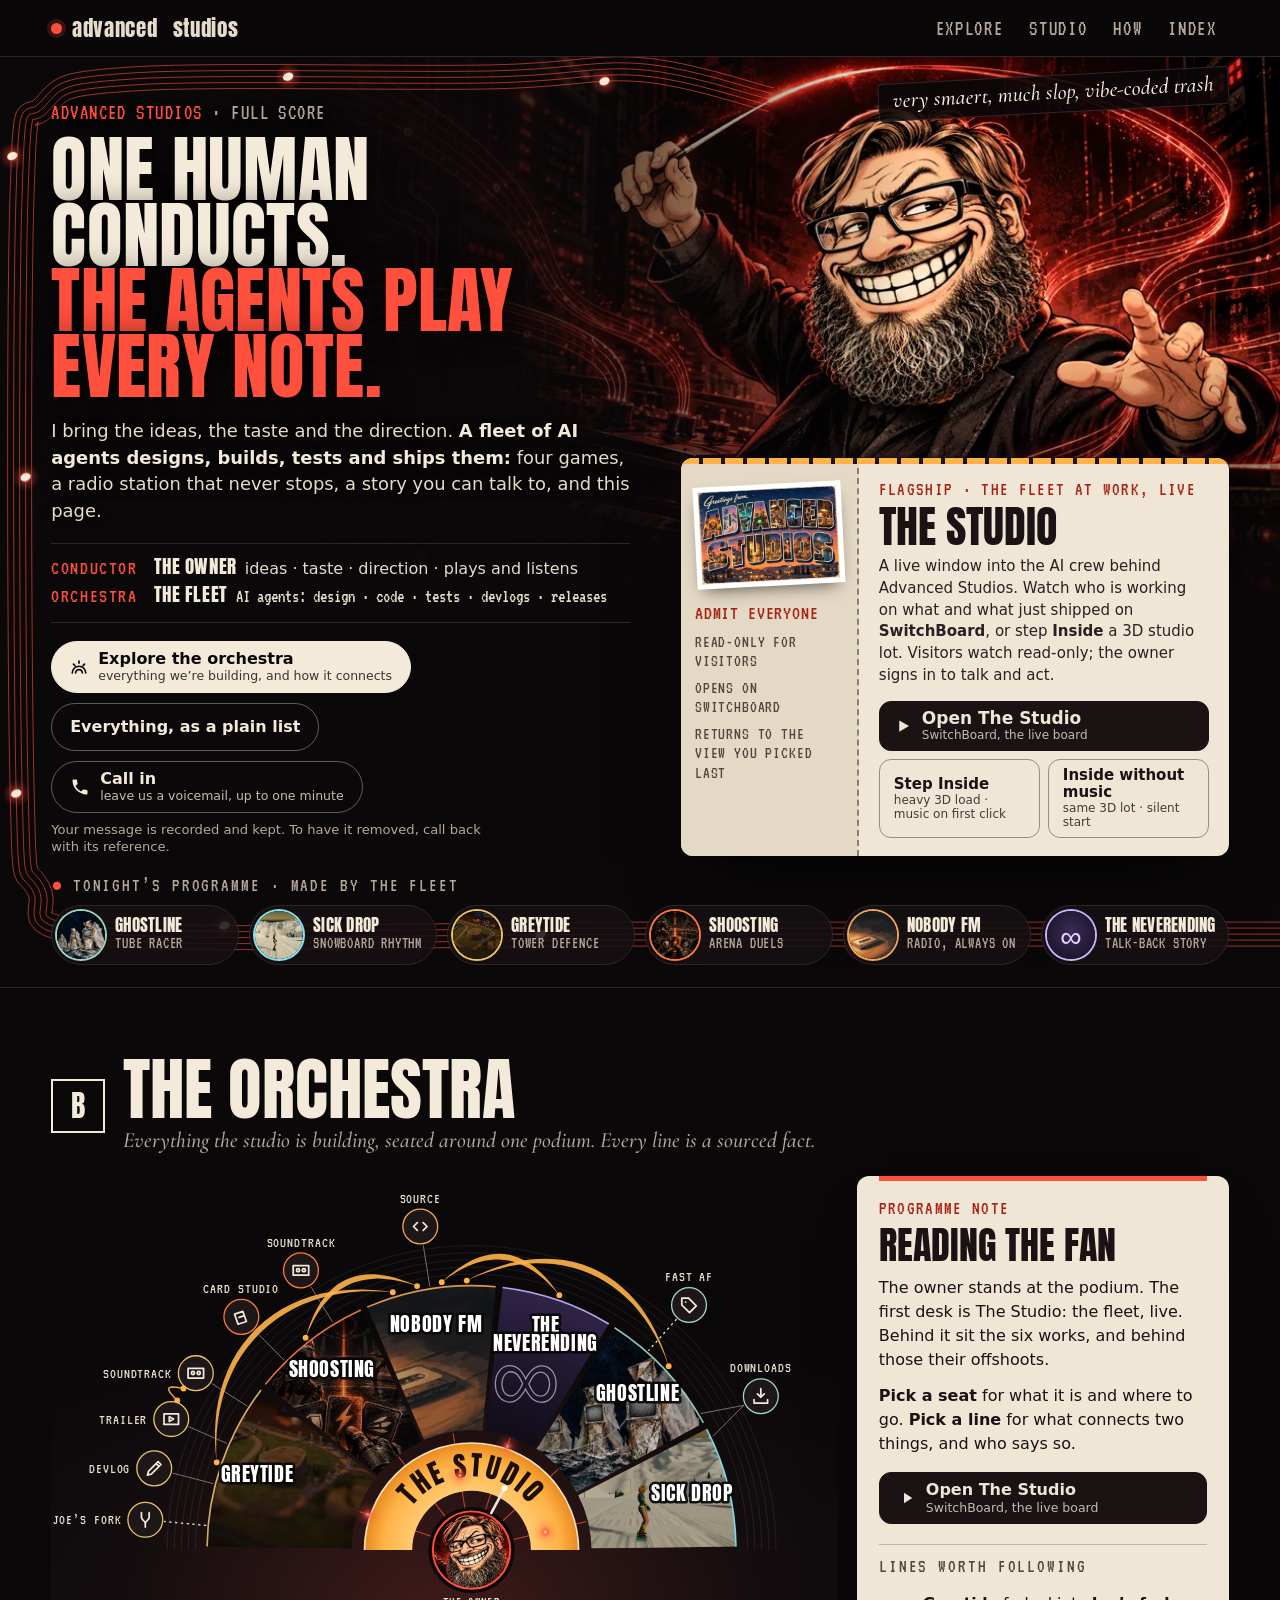
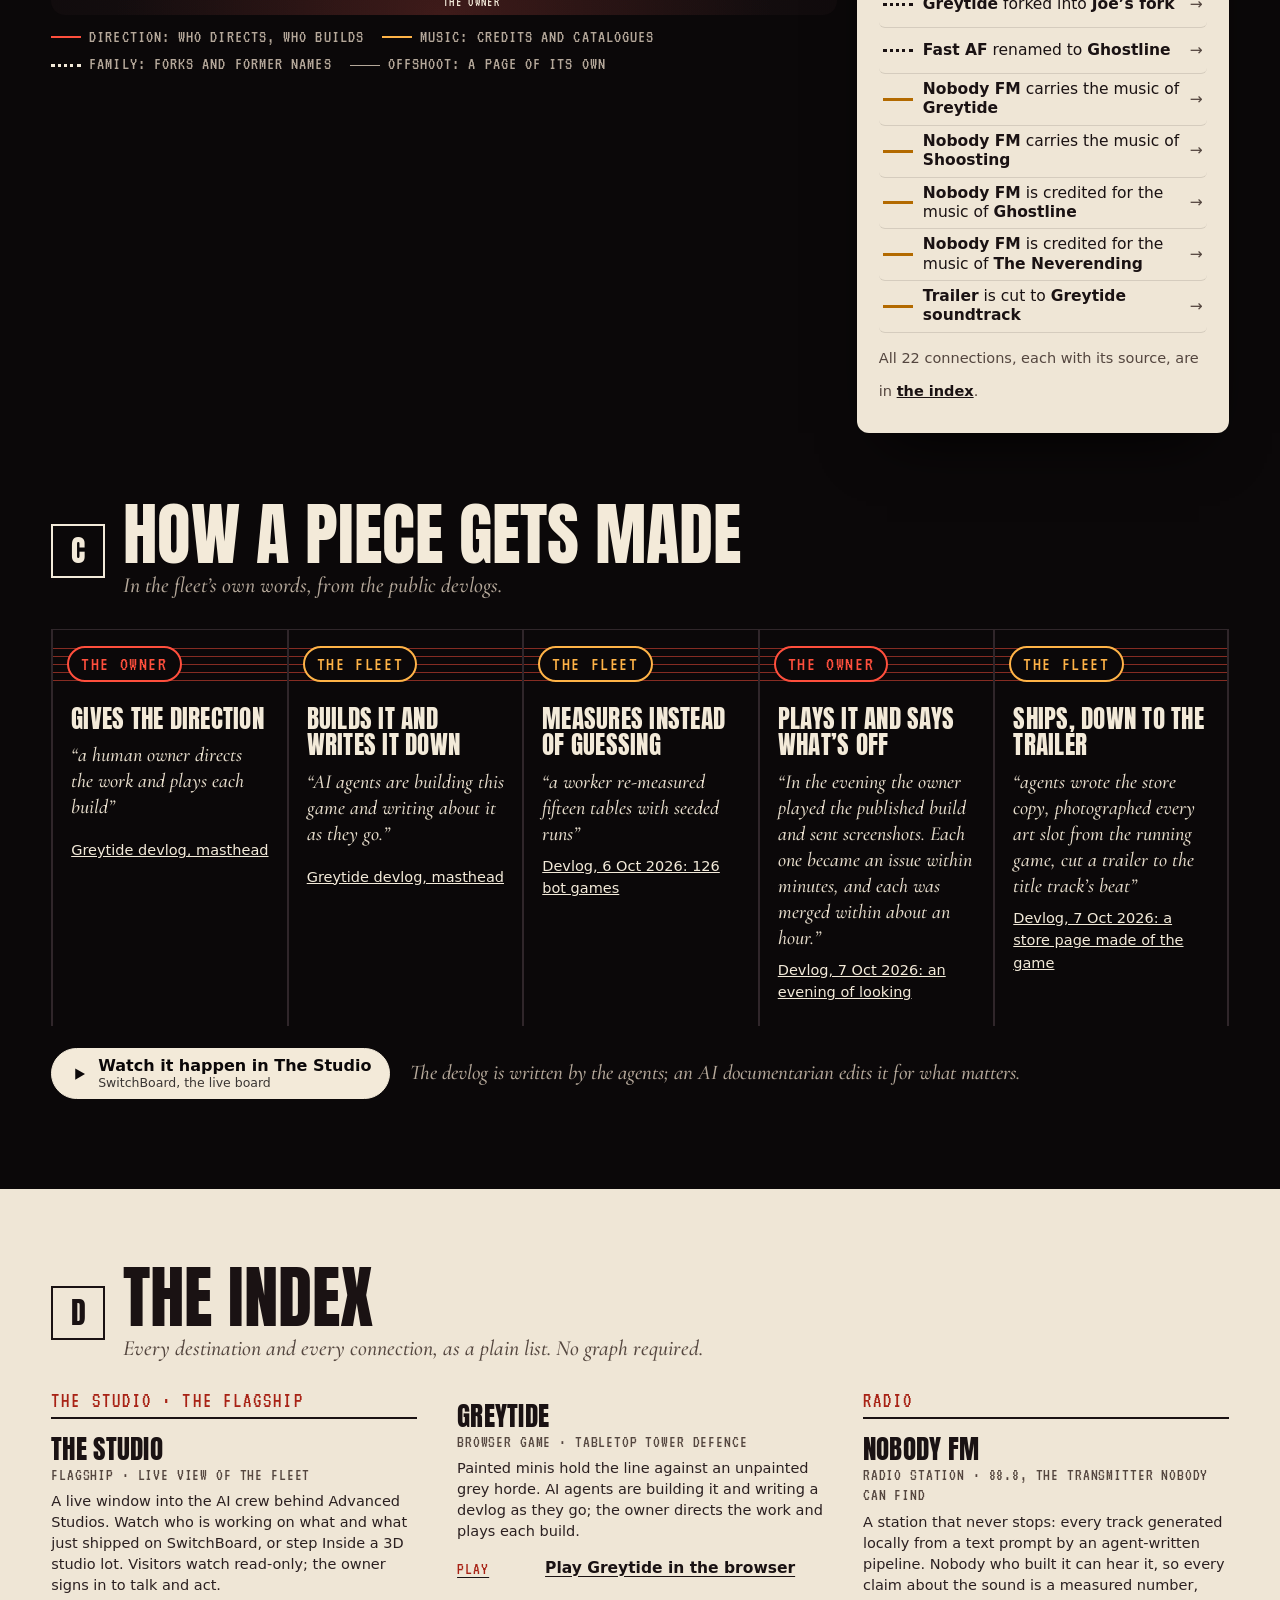
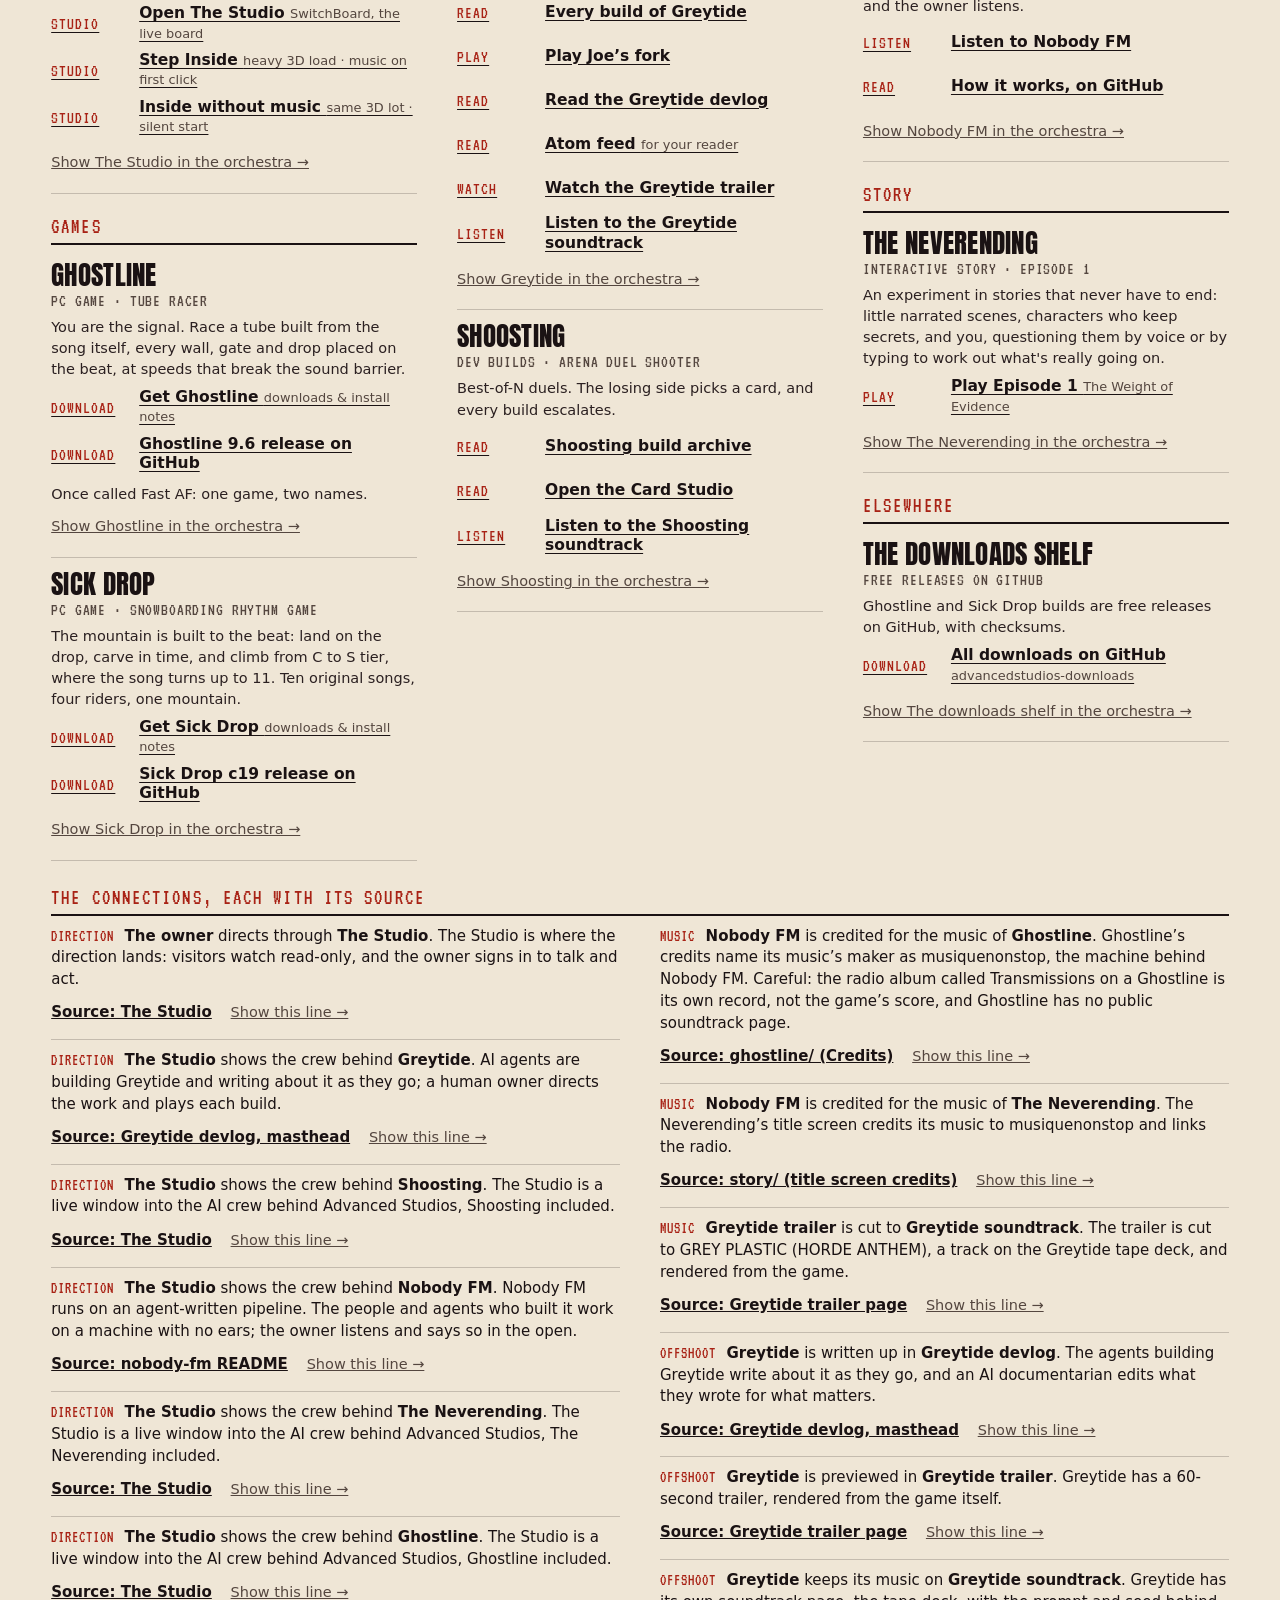
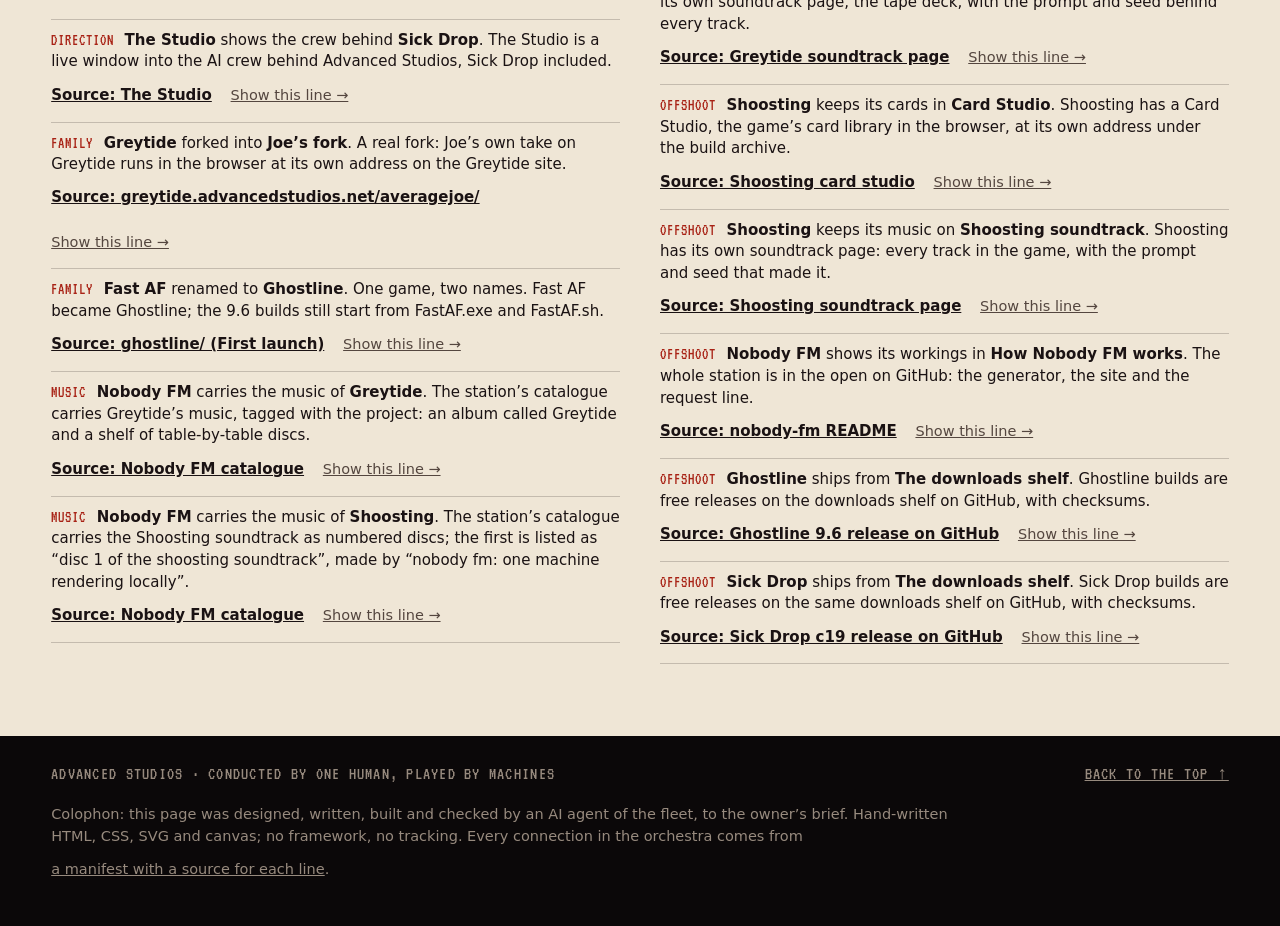
==== commit cfdad985: "call in: a voicemail button on the home page and /music-videos/ (wu-5f337e83) A "Call in" tap asks f" ====
--- a/index.html
+++ b/index.html
@@ -10,6 +10,7 @@
 <meta property="og:image" content="https://advancedstudios.net/img/guide/og.jpg">
 <meta name="theme-color" content="#0b0809">
 <link rel="icon" href="data:,">
+<link rel="stylesheet" href="/callin/callin.css?v=ec292868ca">
 <link rel="preload" href="fonts/anton-latin-400-normal.woff2" as="font" type="font/woff2" crossorigin>
 <link rel="preload" href="fonts/vt323-latin-400-normal.woff2" as="font" type="font/woff2" crossorigin>
 <style>
@@ -458,6 +459,10 @@
           <a class="btn p" href="#explore"><svg viewBox="0 0 24 24" aria-hidden="true"><path fill="none" stroke="currentColor" stroke-width="2.2" stroke-linecap="round" stroke-linejoin="round" d="M3 20a9 9 0 0 1 18 0M7.5 20a4.5 4.5 0 0 1 9 0M12 4v3M4.6 8.2l2 2M19.4 8.2l-2 2"/></svg><span>Explore the orchestra<small>everything we&rsquo;re building, and how it connects</small></span></a>
           <a class="btn" href="#index"><span>Everything, as a plain list</span></a>
         </div>
+        <div class="callin" hidden>
+          <button type="button" class="btn callin-btn" data-callin><svg class="ci-ico" viewBox="0 0 24 24" aria-hidden="true"><path fill="currentColor" d="M6.6 10.8a15.1 15.1 0 0 0 6.6 6.6l2.2-2.2c.3-.3.7-.4 1-.2 1.1.4 2.3.6 3.6.6.6 0 1 .4 1 1V20c0 .6-.4 1-1 1A17 17 0 0 1 3 4c0-.6.4-1 1-1h3.5c.6 0 1 .4 1 1 0 1.3.2 2.5.6 3.6.1.3 0 .7-.2 1z"/></svg><span>Call in<small>leave us a voicemail, up to one minute</small></span></button>
+          <p class="callin-note">Your message is recorded and kept. To have it removed, call back with its reference.</p>
+        </div>
         <p class="marking it">very smaert, much slop, vibe-coded trash</p>
       </div>
     </div>
@@ -652,5 +657,6 @@
 </footer>
 
 <script src="js/atlas.js" defer></script>
+<script src="/callin/callin.js?v=ec292868ca" defer></script>
 </body>
 </html>
--- a/callin/callin.css
+++ b/callin/callin.css
@@ -0,0 +1,70 @@
+/* Call-in: the button's notice and the phone panel. Dark only, like the pages it sits on. */
+.callin { --ci-ink: #0b0809; --ci-bone: #f3ead9; --ci-dim: #b5a89a; --ci-red: #ff4f3d; --ci-amber: #ffb347; }
+.callin-note { margin: .5rem 0 0; font-size: .82rem; line-height: 1.35; color: #b5a89a; max-width: 34em; }
+.callin-btn .ci-ico { width: 1.25em; height: 1.25em; flex: none; }
+
+dialog.ci {
+  --ink: #0b0809; --body: #1a1416; --edge: #3a2e31; --bone: #f3ead9; --dim: #c2b5a7; --red: #ff4f3d; --amber: #ffb347;
+  --lcd: #1d2a1f; --lcdink: #c9f7b5; --lcddim: #8fbf80;
+  padding: 0; border: 0; background: transparent; color: var(--bone); max-width: min(380px, calc(100vw - 32px));
+  width: 100%; max-height: calc(100dvh - 24px); overflow: visible;
+  font: 16px/1.4 system-ui, -apple-system, "Segoe UI", Roboto, sans-serif;
+}
+dialog.ci::backdrop { background: rgba(5, 3, 4, .78); }
+.ci-phone {
+  background: linear-gradient(180deg, #241c1f, var(--body)); border: 1px solid var(--edge); border-radius: 28px;
+  padding: 14px 16px 16px; box-shadow: 0 24px 60px rgba(0, 0, 0, .6), inset 0 1px 0 rgba(255, 255, 255, .06);
+  max-height: calc(100dvh - 24px); overflow-y: auto;
+}
+.ci-top { display: flex; align-items: center; justify-content: space-between; gap: 8px; margin-bottom: 10px; }
+.ci-line { font-size: .78rem; letter-spacing: .04em; text-transform: uppercase; color: var(--dim); }
+.ci-x {
+  inline-size: 44px; block-size: 44px; border-radius: 50%; border: 1px solid var(--edge); background: #120d0f; color: var(--bone);
+  font-size: 1.5rem; line-height: 1; cursor: pointer; flex: none;
+}
+.ci-screen {
+  background: var(--lcd); color: var(--lcdink); border-radius: 14px; padding: 16px 16px 14px; min-height: 196px;
+  border: 2px solid #0f1710; box-shadow: inset 0 2px 10px rgba(0, 0, 0, .55);
+  font-family: "VT323", ui-monospace, Menlo, monospace;
+}
+.ci-kick { margin: 0; font-size: 1.05rem; letter-spacing: .12em; text-transform: uppercase; color: var(--lcddim); }
+.ci-title { margin: 2px 0 6px; font: inherit; font-size: 1.75rem; line-height: 1.05; color: var(--lcdink); }
+.ci-sub { margin: 8px 0 0; font: 15px/1.4 system-ui, -apple-system, "Segoe UI", Roboto, sans-serif; color: #b8deaa; }
+.ci-time { margin: 2px 0; font-size: 3rem; line-height: 1; letter-spacing: .04em; }
+.ci[data-state="recording"] .ci-kick::before { content: ""; display: inline-block; width: .6em; height: .6em; margin-right: .4em; border-radius: 50%; background: var(--red); vertical-align: .05em; animation: ci-blink 1s steps(2) infinite; }
+.ci-meter { height: 10px; border-radius: 5px; background: #0f1710; overflow: hidden; margin: 6px 0 2px; }
+.ci-meter i { display: block; height: 100%; background: linear-gradient(90deg, #7dff9b, #ffd36e 70%, var(--red)); transform-origin: left; transform: scaleX(0); }
+.ci-wave { display: flex; gap: 5px; align-items: center; height: 34px; margin: 6px 0; }
+.ci-wave i { width: 6px; height: 100%; background: var(--lcdink); border-radius: 3px; animation: ci-wave 1s ease-in-out infinite; }
+.ci-wave i:nth-child(2) { animation-delay: -.8s; } .ci-wave i:nth-child(3) { animation-delay: -.6s; }
+.ci-wave i:nth-child(4) { animation-delay: -.4s; } .ci-wave i:nth-child(5) { animation-delay: -.2s; }
+.ci-ts { margin-top: 12px; min-height: 65px; font: 14px/1.4 system-ui, sans-serif; color: #b8deaa; }
+.ci [hidden] { display: none !important; }
+.ci-keys { display: grid; grid-template-columns: repeat(auto-fit, minmax(128px, 1fr)); gap: 10px; margin-top: 14px; }
+.ci-keys .ci-k:nth-child(3) { grid-column: 1 / -1; }
+.ci-keys .ci-k { white-space: nowrap; }
+.ci-k {
+  min-height: 48px; padding: 8px 12px; border-radius: 14px; border: 1px solid var(--edge); background: #120d0f; color: var(--bone);
+  font: 600 16px/1.2 system-ui, -apple-system, "Segoe UI", Roboto, sans-serif; cursor: pointer;
+}
+.ci-k.go { background: #1f6b3a; border-color: #2f8f50; color: #fff; }
+.ci-k.end { background: #8a1d12; border-color: #b8321f; color: #fff; }
+.ci-k[disabled] { opacity: .45; cursor: not-allowed; }
+.ci-k:focus-visible, .ci-x:focus-visible { outline: 3px solid var(--amber); outline-offset: 2px; }
+.ci-note { margin: 12px 2px 0; font-size: .8rem; line-height: 1.35; color: var(--dim); }
+@keyframes ci-blink { 50% { opacity: 0; } }
+@keyframes ci-wave { 0%, 100% { transform: scaleY(.25); } 50% { transform: scaleY(1); } }
+@media (prefers-reduced-motion: reduce) { .ci-wave i, .ci[data-state="recording"] .ci-kick::before { animation: none; } }
+
+/* the trigger on each page */
+.callin .callin-btn { font-family: inherit; background: transparent; cursor: pointer; }
+.callin:not(.callin-mv) { margin-top: 10px; }
+.callin.callin-mv { margin-top: 10px; }
+.callin.callin-mv .callin-btn {
+  display: inline-flex; align-items: center; gap: 8px; min-height: 44px; padding: 6px 14px 5px; border: 0; border-radius: 0;
+  background: #f3ead9; color: #0b0809; font-size: 22px; line-height: 1; transform: rotate(-1deg);
+  box-shadow: 4px 4px 0 var(--hot, #ff4f3d);
+}
+.callin.callin-mv .callin-btn:hover { background: #fff; }
+.callin.callin-mv .callin-btn:focus-visible { outline: 3px solid #ffb347; outline-offset: 3px; }
+.callin.callin-mv .callin-btn { font-family: "VT323", ui-monospace, monospace; text-transform: uppercase; letter-spacing: .04em; }
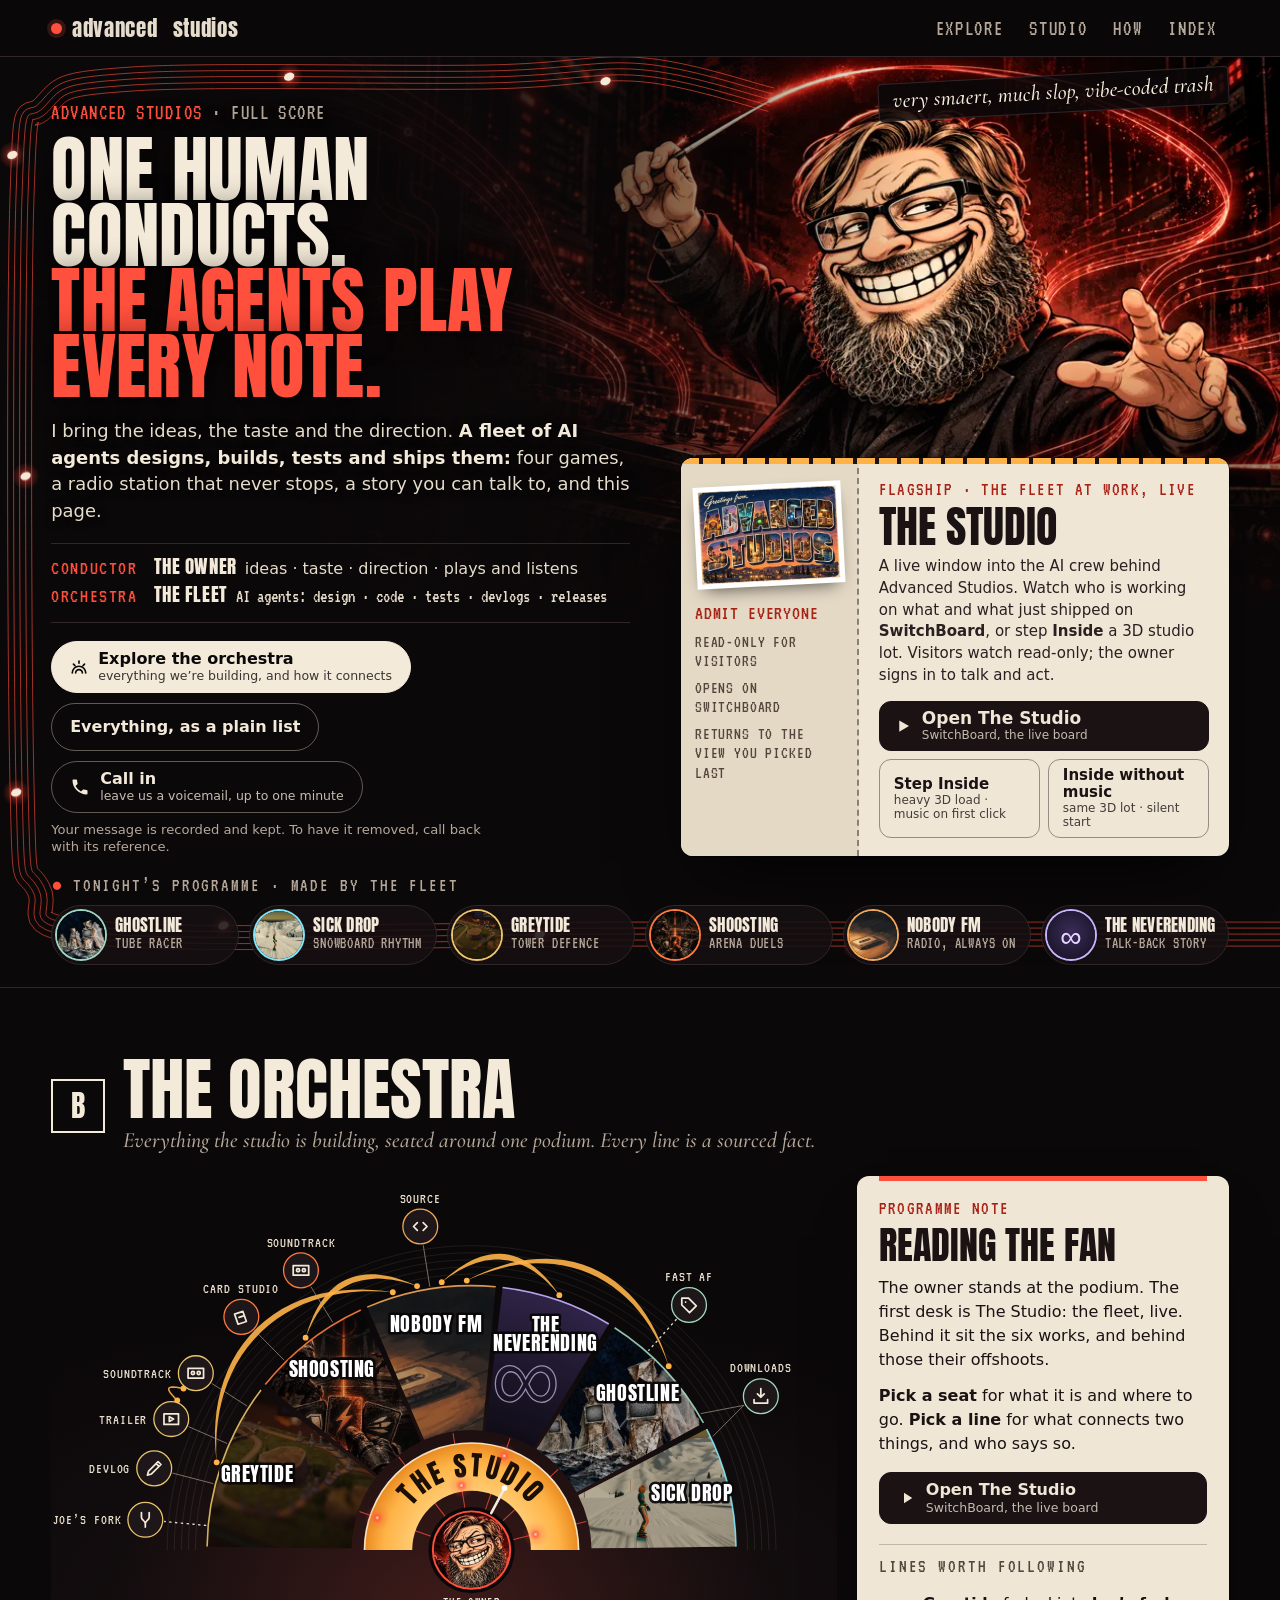
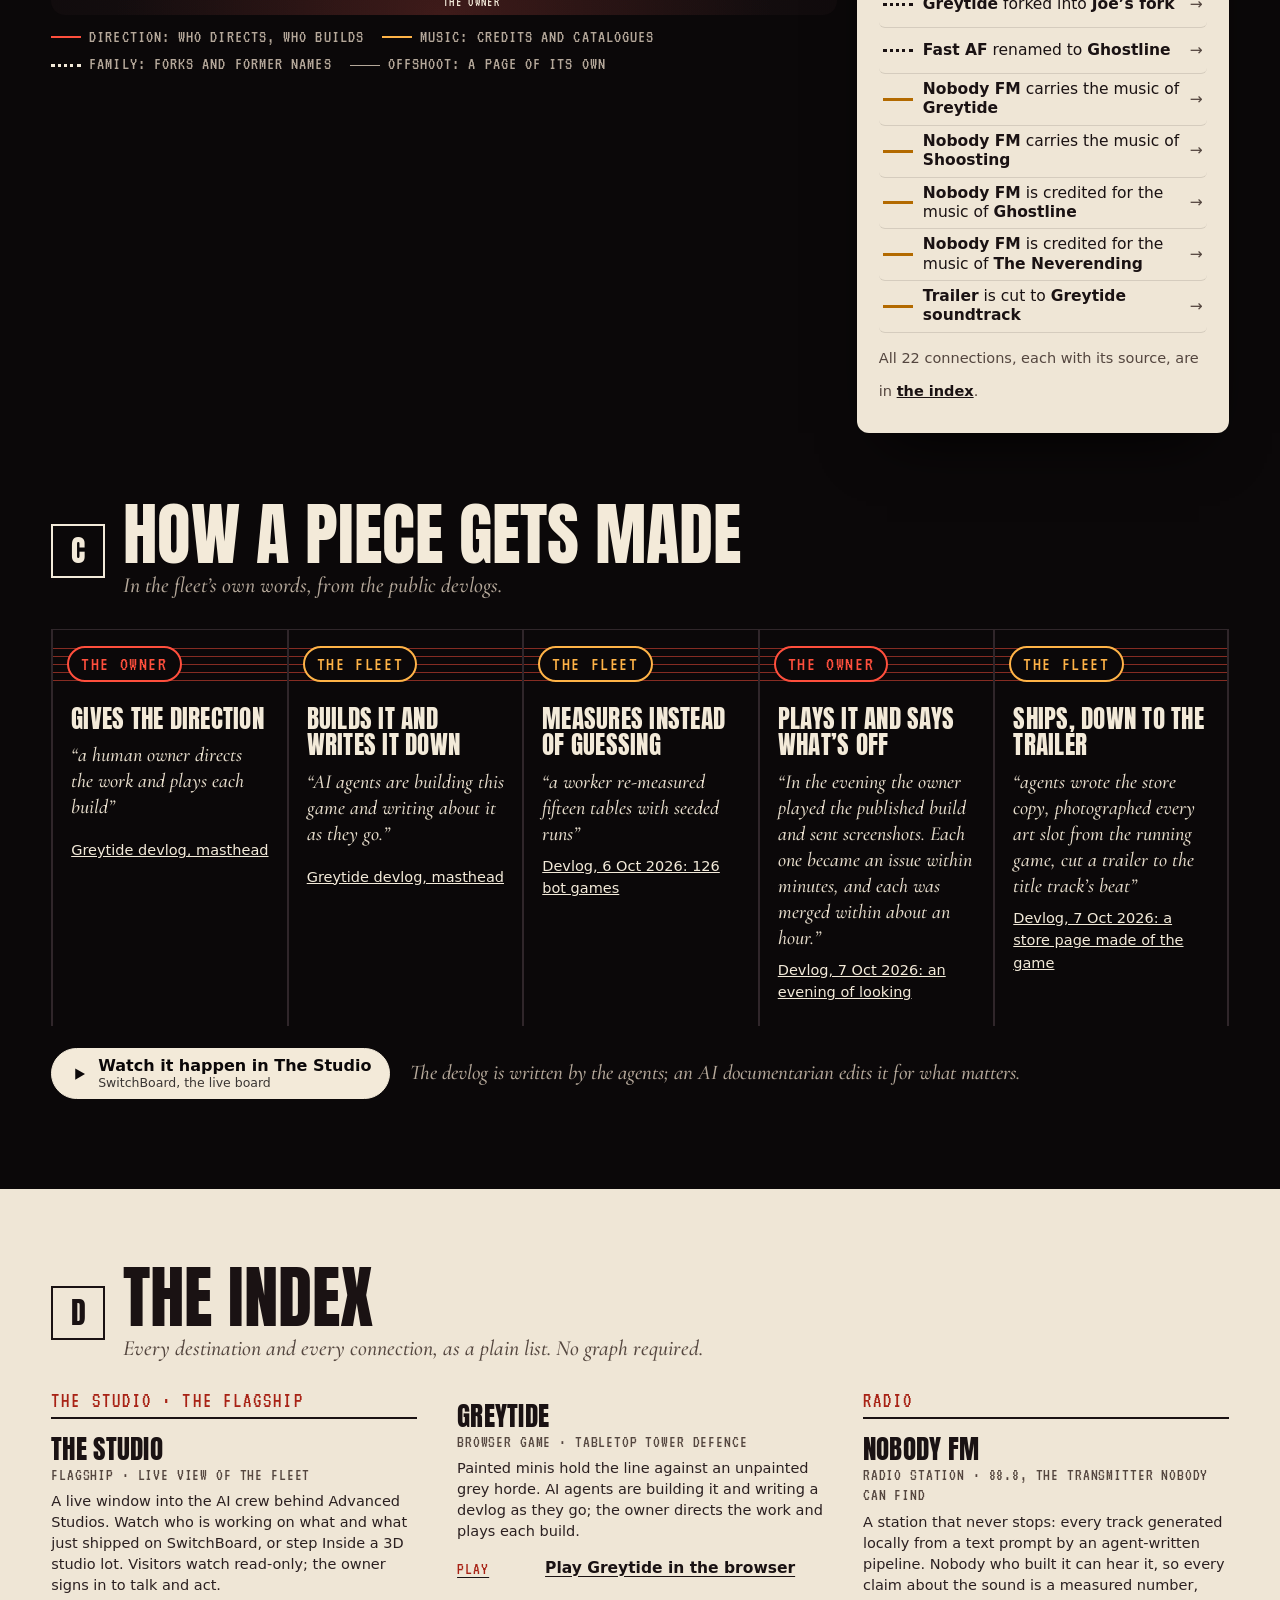
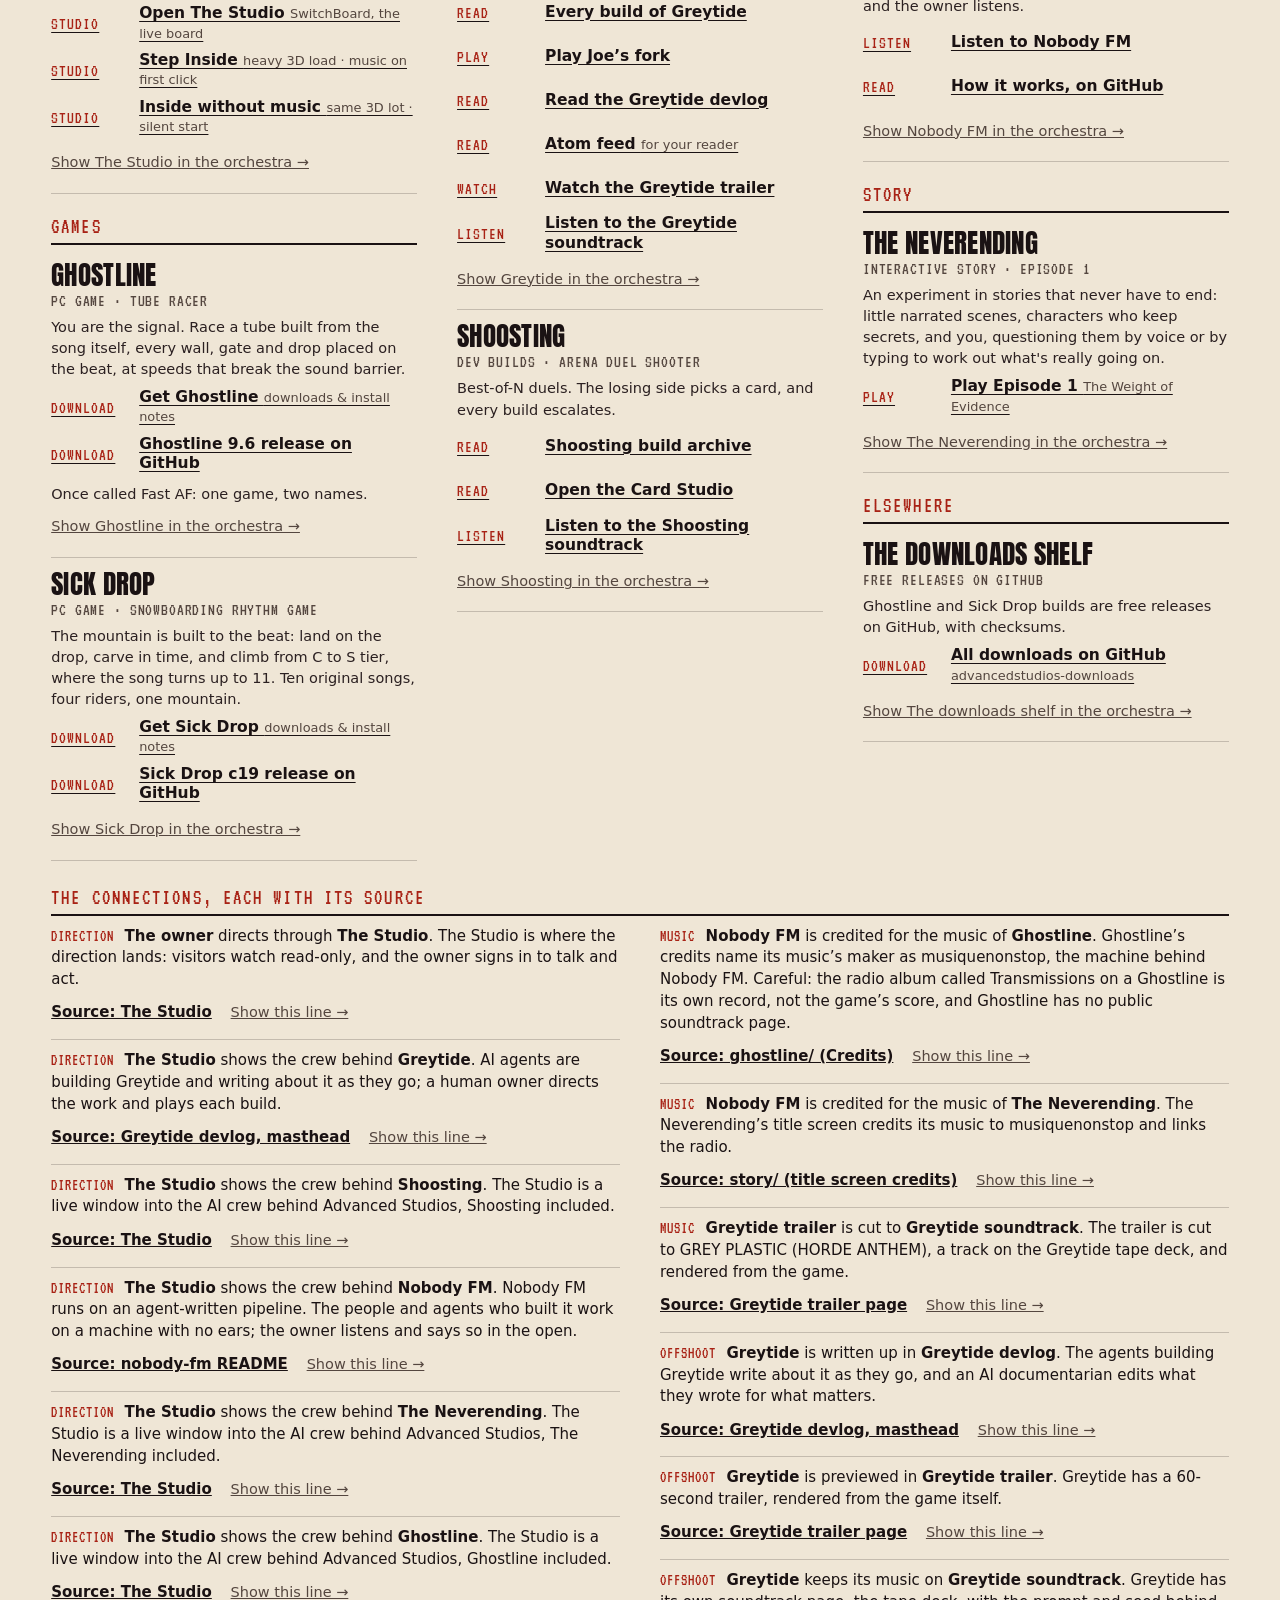
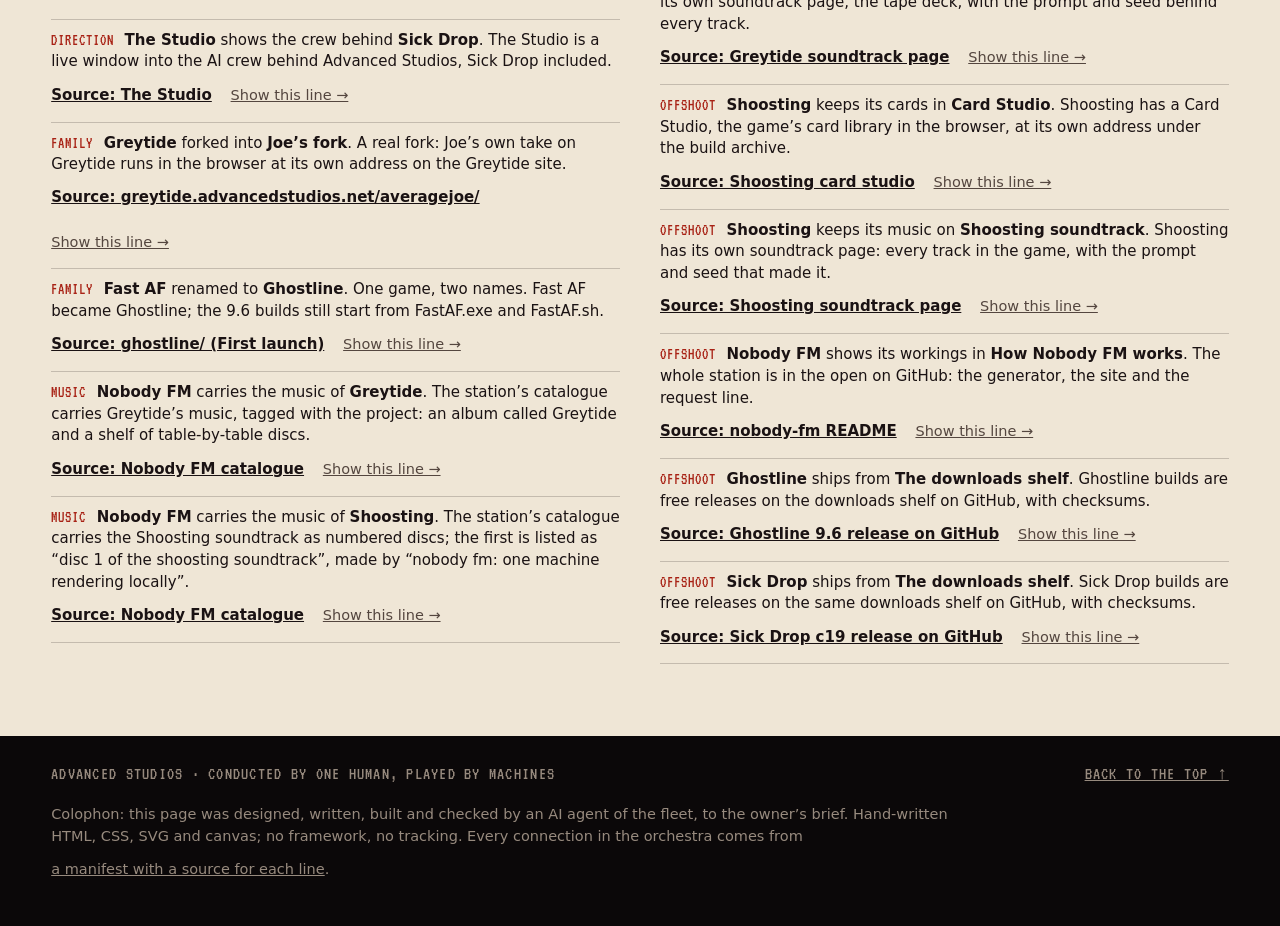
==== commit b09f2204: "call in: the real Turnstile widget, and the daily cap back to 200 (wu-5f337e83) SITEKEY is the manag" ====
--- a/index.html
+++ b/index.html
@@ -10,7 +10,7 @@
 <meta property="og:image" content="https://advancedstudios.net/img/guide/og.jpg">
 <meta name="theme-color" content="#0b0809">
 <link rel="icon" href="data:,">
-<link rel="stylesheet" href="/callin/callin.css?v=ec292868ca">
+<link rel="stylesheet" href="/callin/callin.css?v=78844cdfc9">
 <link rel="preload" href="fonts/anton-latin-400-normal.woff2" as="font" type="font/woff2" crossorigin>
 <link rel="preload" href="fonts/vt323-latin-400-normal.woff2" as="font" type="font/woff2" crossorigin>
 <style>
@@ -657,6 +657,6 @@
 </footer>
 
 <script src="js/atlas.js" defer></script>
-<script src="/callin/callin.js?v=ec292868ca" defer></script>
+<script src="/callin/callin.js?v=78844cdfc9" defer></script>
 </body>
 </html>
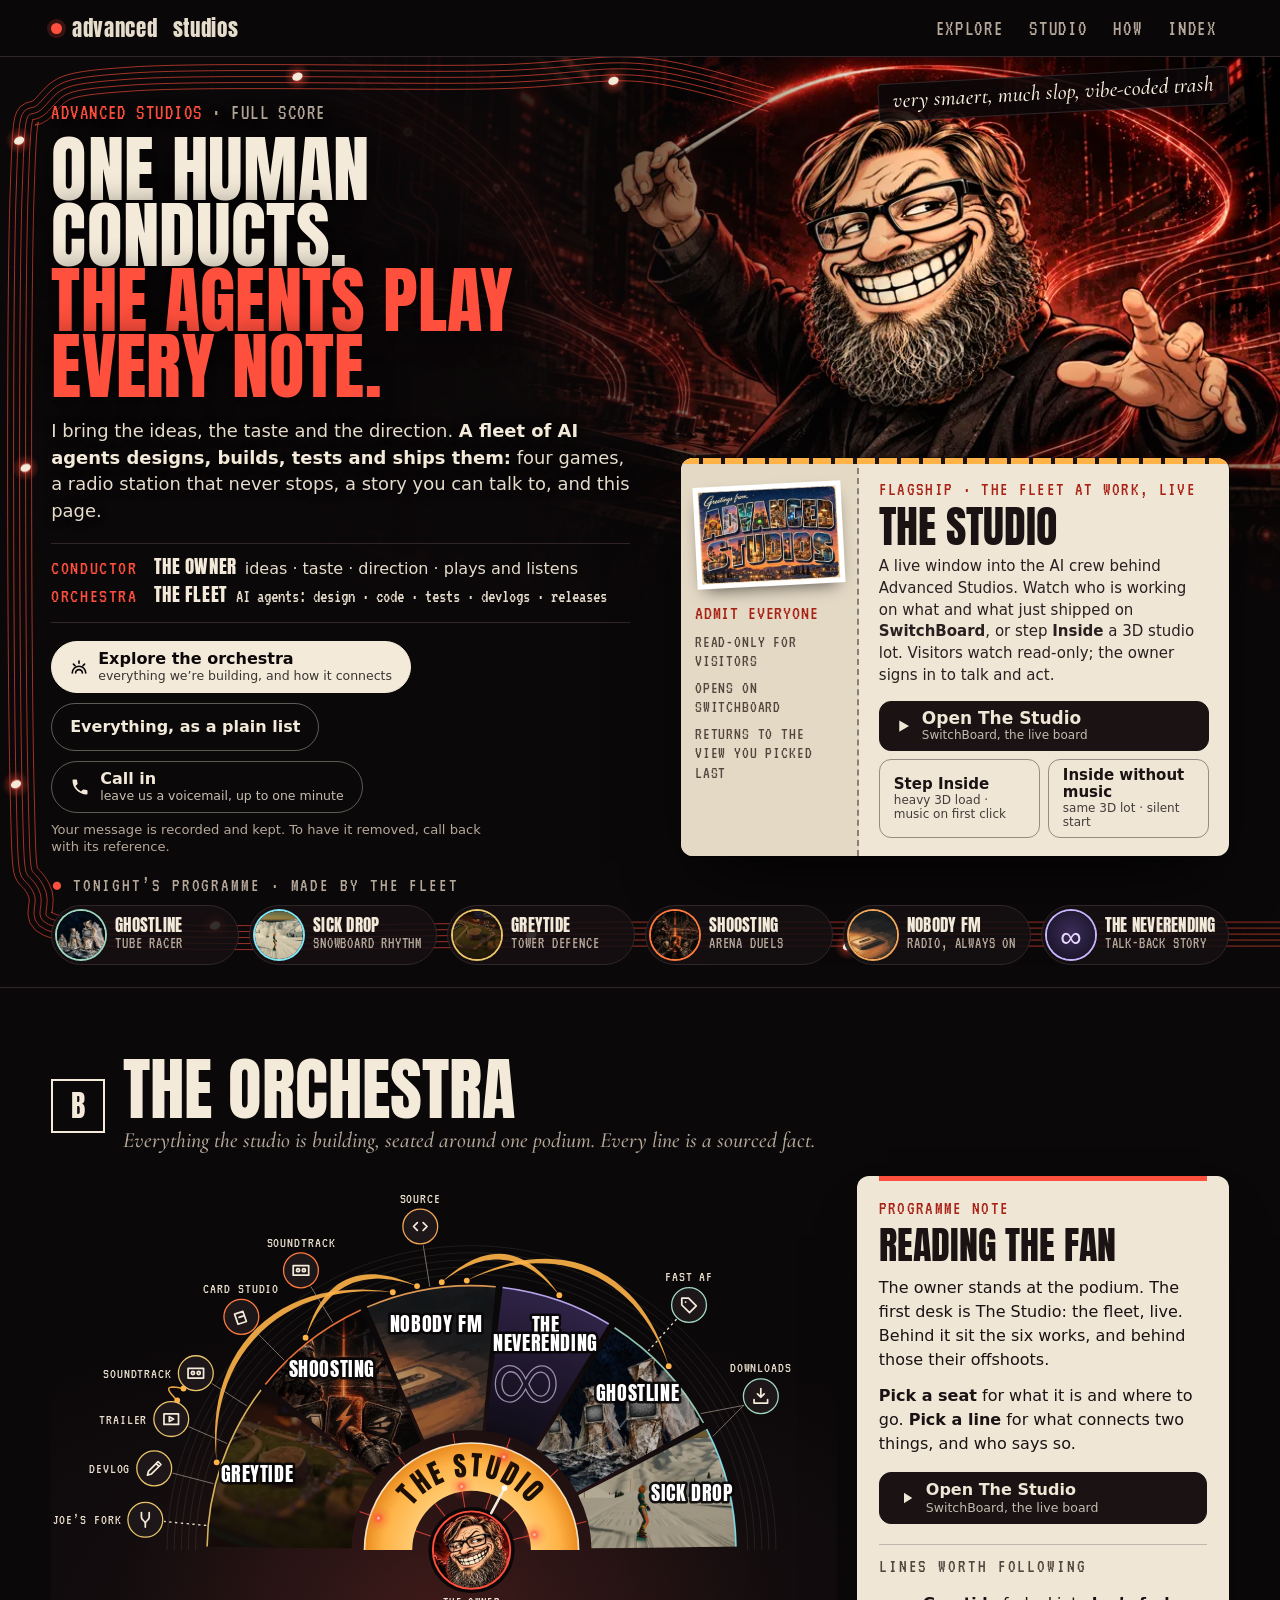
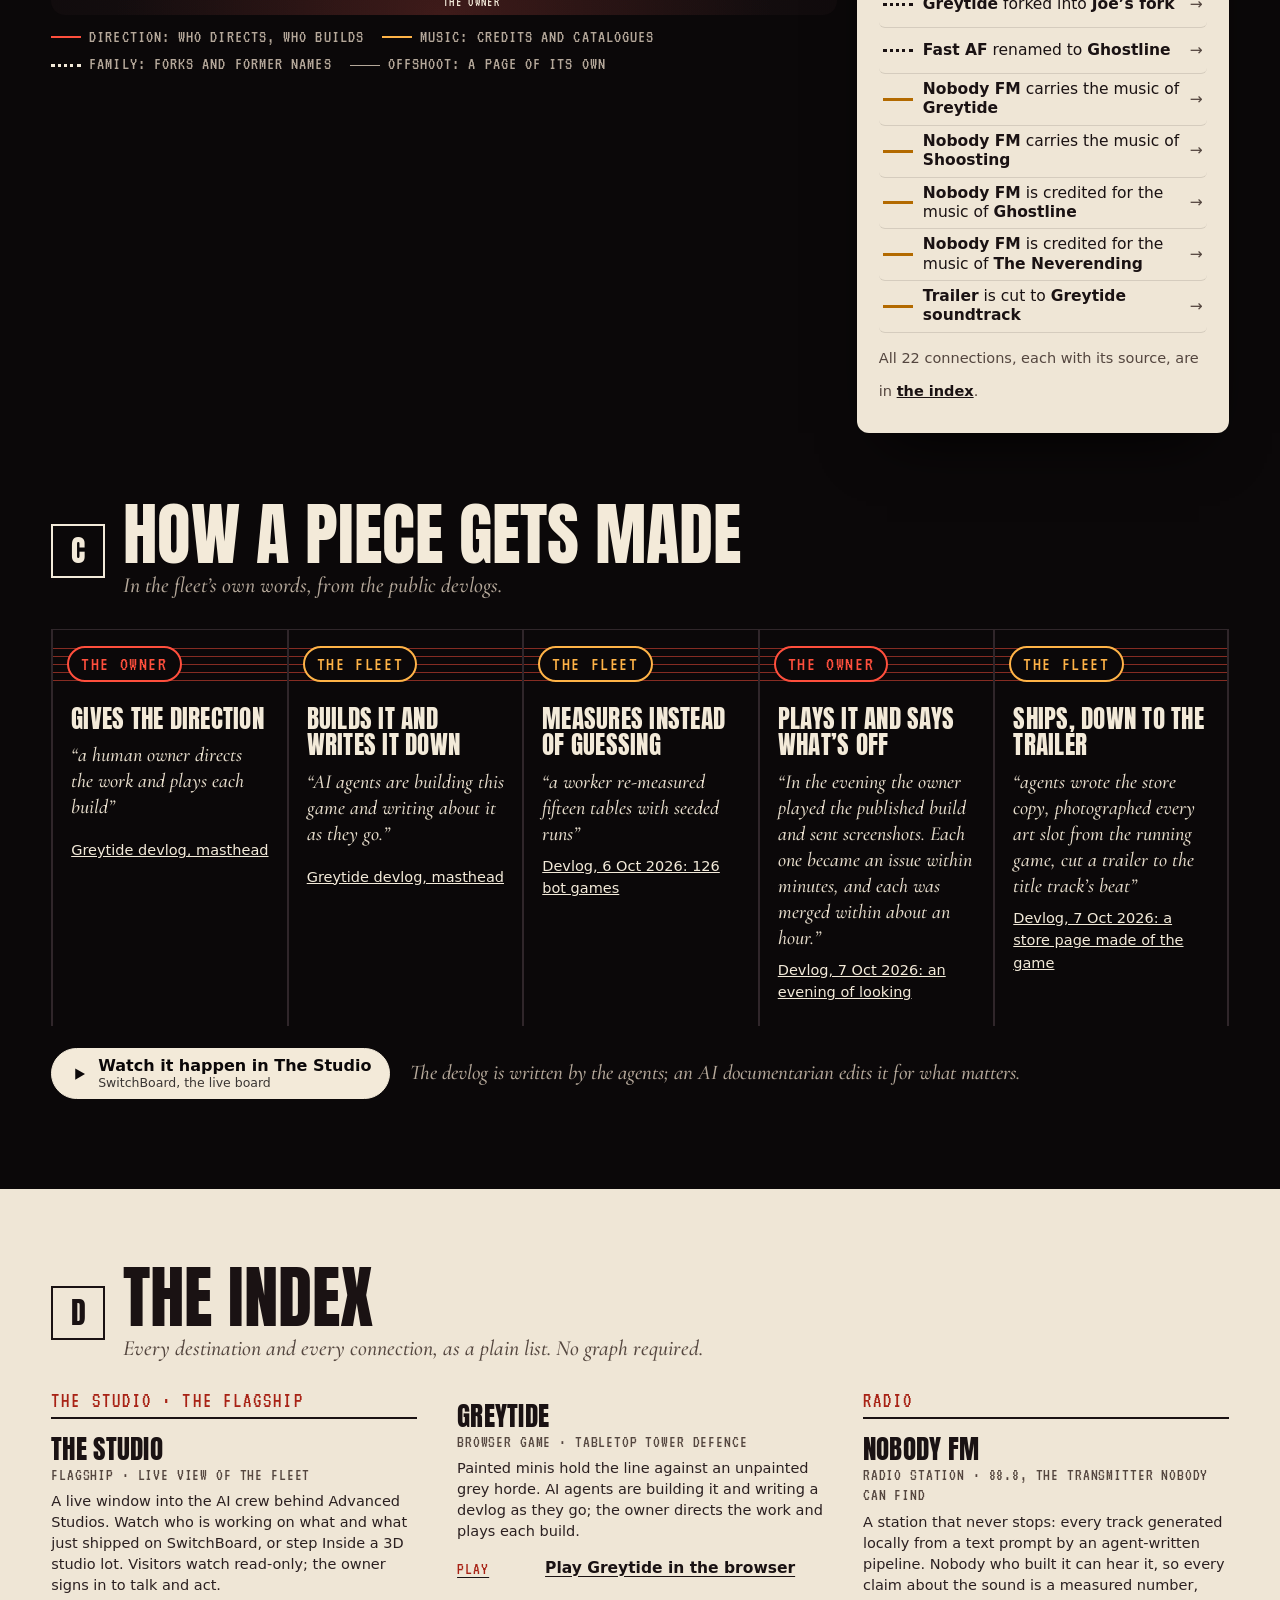
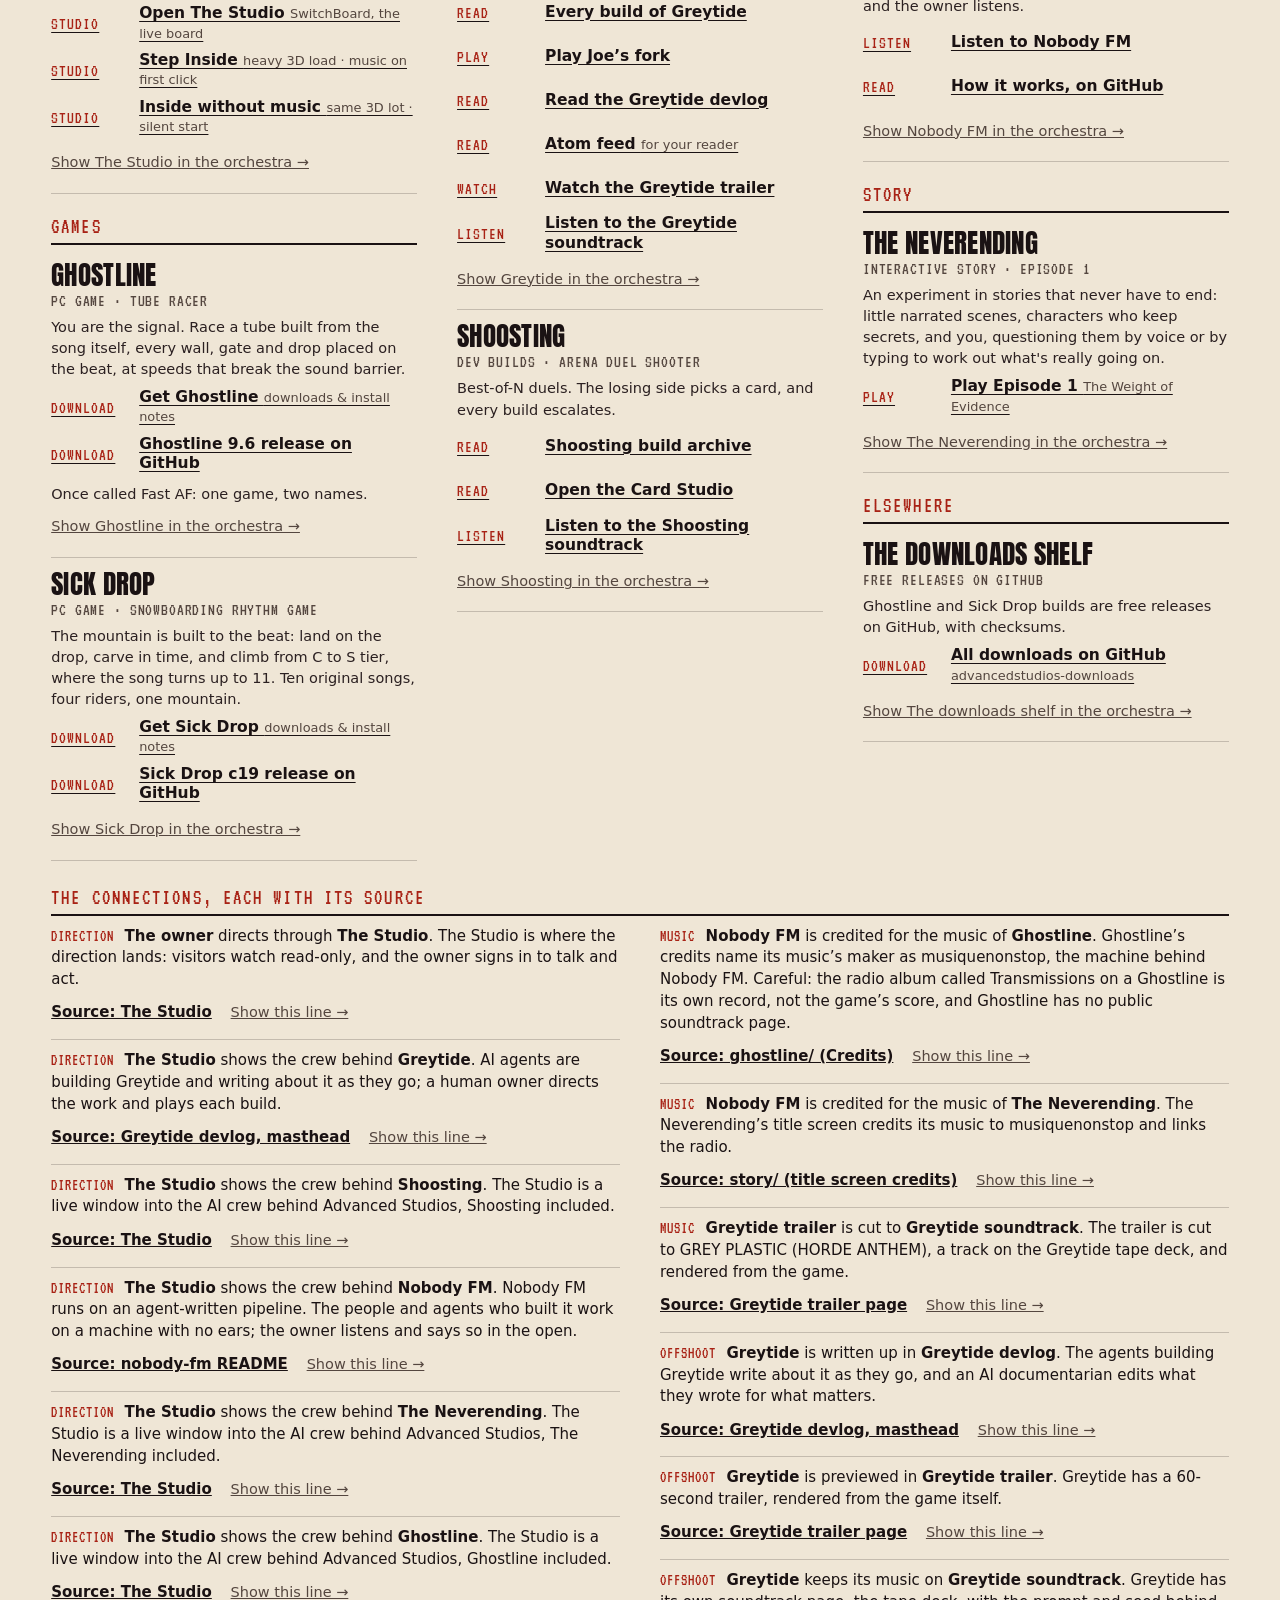
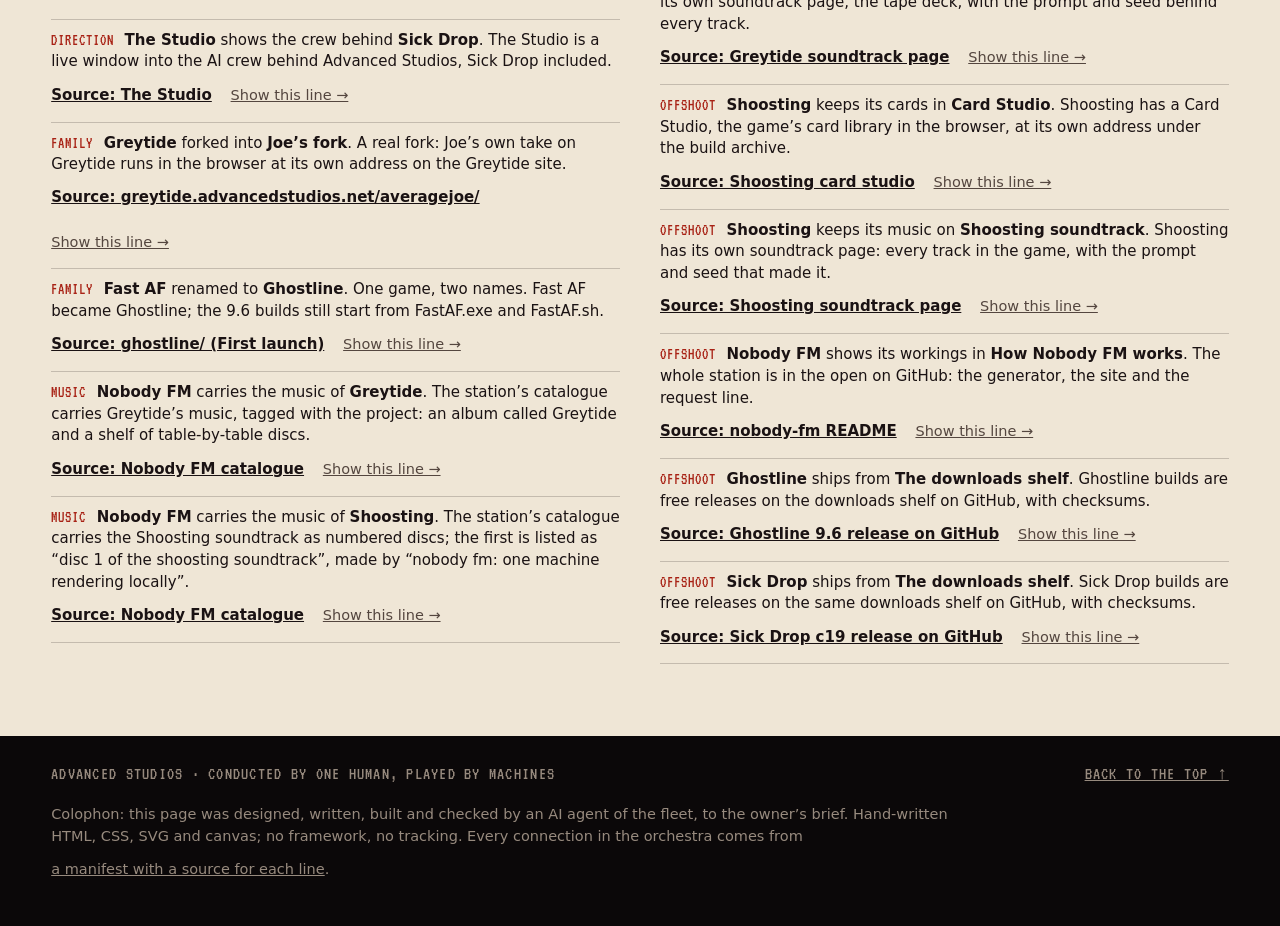
==== commit 7ea63be1: "call in: a failed robot check shows a line instead of throwing (wu-5f337e83) The live check found th" ====
--- a/index.html
+++ b/index.html
@@ -10,7 +10,7 @@
 <meta property="og:image" content="https://advancedstudios.net/img/guide/og.jpg">
 <meta name="theme-color" content="#0b0809">
 <link rel="icon" href="data:,">
-<link rel="stylesheet" href="/callin/callin.css?v=78844cdfc9">
+<link rel="stylesheet" href="/callin/callin.css?v=abc8b56019">
 <link rel="preload" href="fonts/anton-latin-400-normal.woff2" as="font" type="font/woff2" crossorigin>
 <link rel="preload" href="fonts/vt323-latin-400-normal.woff2" as="font" type="font/woff2" crossorigin>
 <style>
@@ -657,6 +657,6 @@
 </footer>
 
 <script src="js/atlas.js" defer></script>
-<script src="/callin/callin.js?v=78844cdfc9" defer></script>
+<script src="/callin/callin.js?v=abc8b56019" defer></script>
 </body>
 </html>
--- a/callin/callin.css
+++ b/callin/callin.css
@@ -39,6 +39,8 @@
 .ci-wave i:nth-child(2) { animation-delay: -.8s; } .ci-wave i:nth-child(3) { animation-delay: -.6s; }
 .ci-wave i:nth-child(4) { animation-delay: -.4s; } .ci-wave i:nth-child(5) { animation-delay: -.2s; }
 .ci-ts { margin-top: 12px; min-height: 65px; font: 14px/1.4 system-ui, sans-serif; color: #b8deaa; }
+.ci-ts-note { margin: 8px 0 0; }
+.ci-ts-note:empty { display: none; }
 .ci [hidden] { display: none !important; }
 .ci-keys { display: grid; grid-template-columns: repeat(auto-fit, minmax(128px, 1fr)); gap: 10px; margin-top: 14px; }
 .ci-keys .ci-k:nth-child(3) { grid-column: 1 / -1; }
